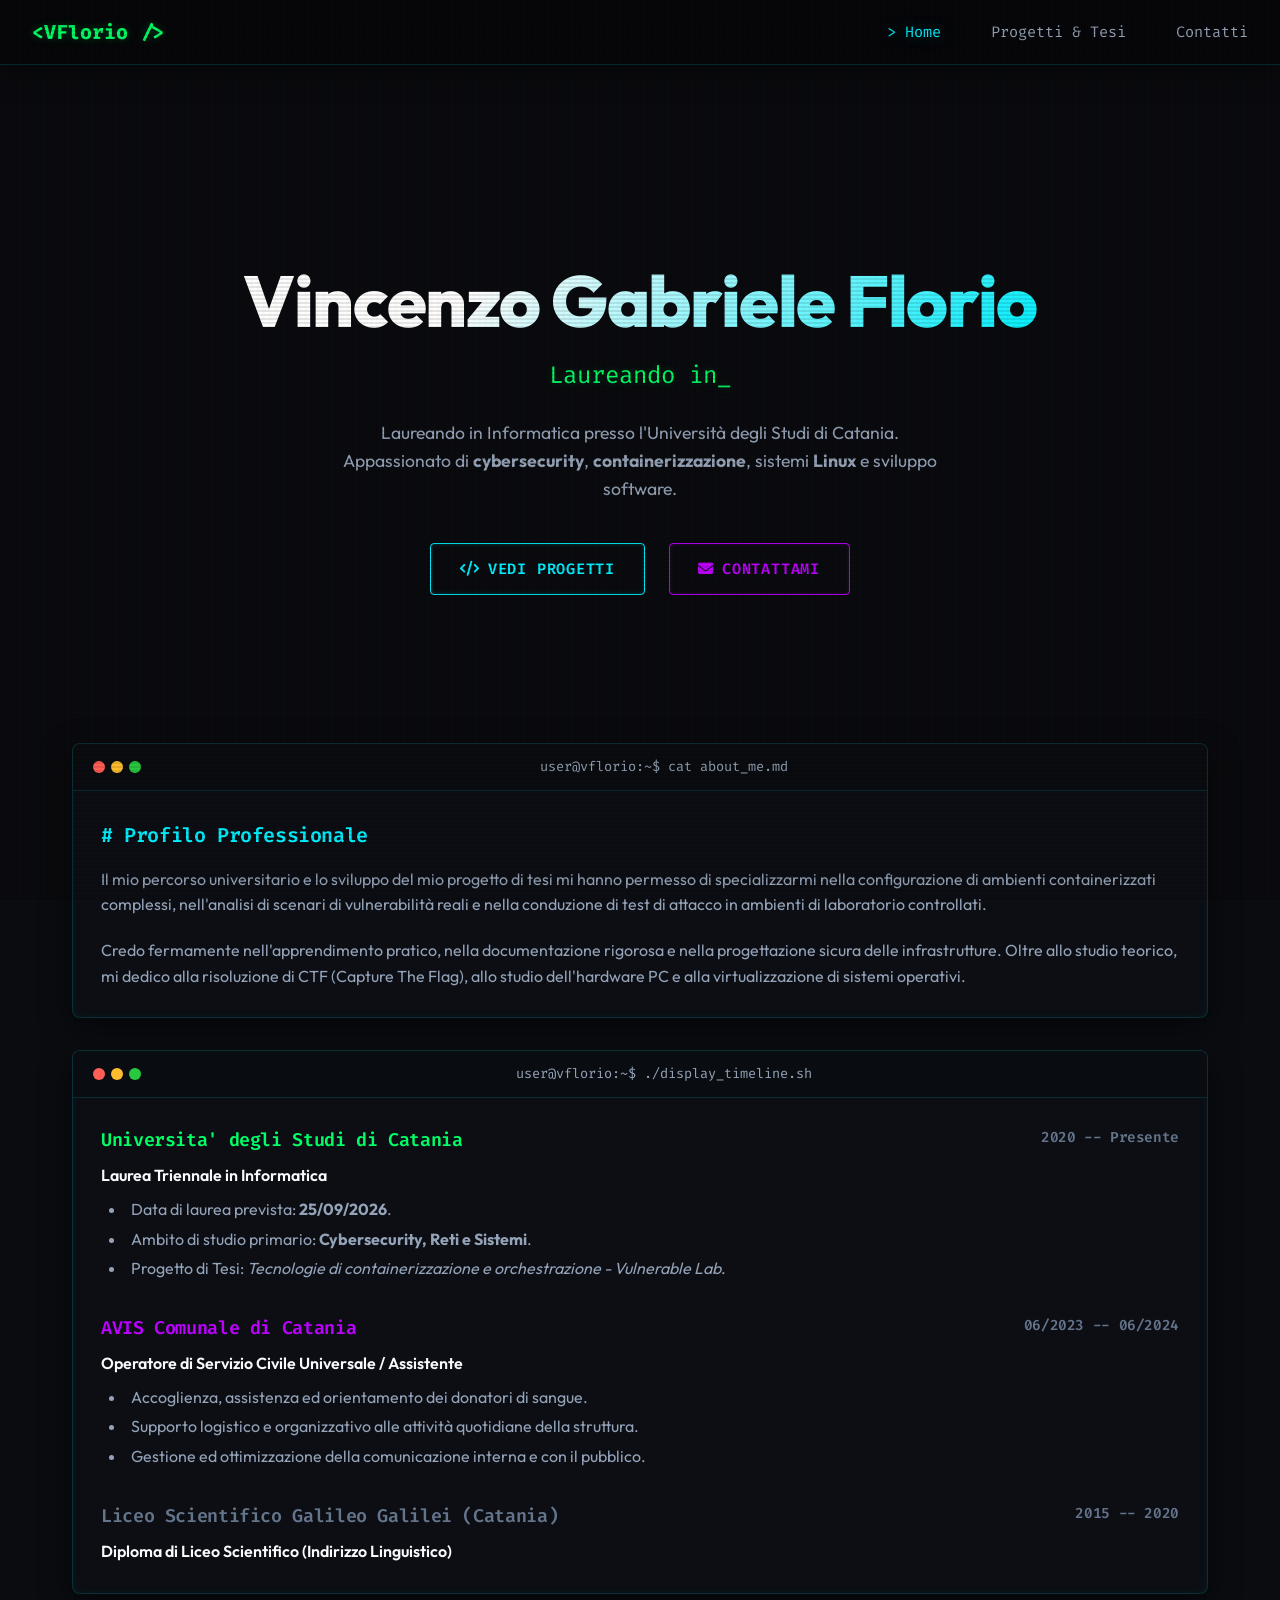
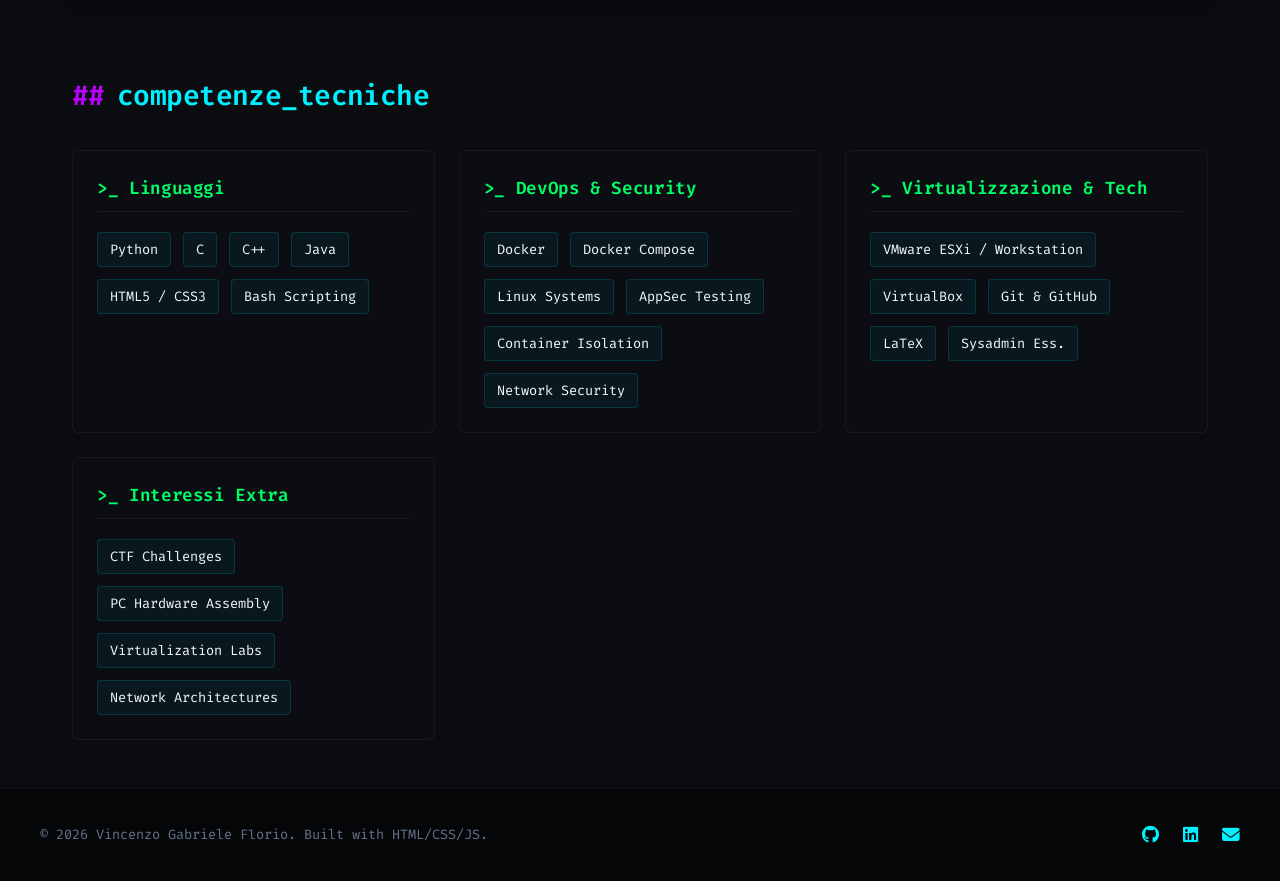
==== index.html @ b8a98b7f "Initial portfolio commit" ====
<!DOCTYPE html>
<html lang="it">
<head>
    <meta charset="UTF-8">
    <meta name="viewport" content="width=device-width, initial-scale=1.0">
    <title>Vincenzo Gabriele Florio | Cybersecurity & Dev Portfolio</title>
    <meta name="description" content="Portfolio di Vincenzo Gabriele Florio, laureando in Informatica con passioni per Cybersecurity, Docker, networking di container e sistemi Linux.">
    <!-- Favicon -->
    <link rel="icon" type="image/png" href="favicon.png">
    <!-- CSS Stylesheet -->
    <link rel="stylesheet" href="css/style.css">
    <!-- FontAwesome for Icons -->
    <link rel="stylesheet" href="https://cdnjs.cloudflare.com/ajax/libs/font-awesome/6.4.0/css/all.min.css">
</head>
<body>
    <!-- Background Canvas for Matrix effect -->
    <canvas id="matrix-canvas"></canvas>

    <!-- Header / Navigation -->
    <header class="navbar">
        <div class="nav-logo">
            <span>&lt;VFlorio /&gt;</span>
        </div>
        <button class="nav-toggle" aria-label="Toggle navigation menu" id="nav-toggle-btn">
            <i class="fa-solid fa-bars"></i>
        </button>
        <ul class="nav-links" id="nav-links-list">
            <li><a href="index.html" class="active">Home</a></li>
            <li><a href="projects.html">Progetti & Tesi</a></li>
            <li><a href="contact.html">Contatti</a></li>
        </ul>
    </header>

    <!-- Main Content -->
    <main class="fade-in">
        <!-- Hero Section -->
        <section class="container-flex-center">
            <h1 class="hero-name">Vincenzo Gabriele Florio</h1>
            <div class="hero-subtitle typing-cursor" id="typing-text"></div>
            <p class="hero-desc">
                Laureando in Informatica presso l'Università degli Studi di Catania. Appassionato di 
                <strong>cybersecurity</strong>, <strong>containerizzazione</strong>, sistemi <strong>Linux</strong> e sviluppo software.
            </p>
            <div class="btn-group">
                <a href="projects.html" class="btn btn-primary"><i class="fa-solid fa-code"></i> Vedi Progetti</a>
                <a href="contact.html" class="btn btn-secondary"><i class="fa-solid fa-envelope"></i> Contattami</a>
            </div>
        </section>

        <!-- Profile & Biography (Terminal Card) -->
        <section class="terminal-card">
            <div class="terminal-header">
                <div class="terminal-dots">
                    <span class="dot red"></span>
                    <span class="dot yellow"></span>
                    <span class="dot green"></span>
                </div>
                <div class="terminal-title">user@vflorio:~$ cat about_me.md</div>
                <div></div>
            </div>
            <div class="terminal-body">
                <h2 style="font-family: var(--font-mono); font-size: 1.25rem; color: var(--neon-cyan); margin-bottom: 1rem;">
                    # Profilo Professionale
                </h2>
                <p style="margin-bottom: 1.25rem; color: var(--text-secondary);">
                    Il mio percorso universitario e lo sviluppo del mio progetto di tesi mi hanno permesso di specializzarmi 
                    nella configurazione di ambienti containerizzati complessi, nell'analisi di scenari di vulnerabilità reali 
                    e nella conduzione di test di attacco in ambienti di laboratorio controllati.
                </p>
                <p style="color: var(--text-secondary);">
                    Credo fermamente nell'apprendimento pratico, nella documentazione rigorosa e nella progettazione sicura delle infrastrutture. 
                    Oltre allo studio teorico, mi dedico alla risoluzione di CTF (Capture The Flag), allo studio dell'hardware PC 
                    e alla virtualizzazione di sistemi operativi.
                </p>
            </div>
        </section>

        <!-- Experience and Education (Terminal Card) -->
        <section class="terminal-card">
            <div class="terminal-header">
                <div class="terminal-dots">
                    <span class="dot red"></span>
                    <span class="dot yellow"></span>
                    <span class="dot green"></span>
                </div>
                <div class="terminal-title">user@vflorio:~$ ./display_timeline.sh</div>
                <div></div>
            </div>
            <div class="terminal-body" style="display: flex; flex-direction: column; gap: 2rem;">
                
                <!-- Education 1 -->
                <div>
                    <h3 style="font-family: var(--font-mono); font-size: 1.15rem; color: var(--neon-green); margin-bottom: 0.5rem; display: flex; justify-content: space-between; flex-wrap: wrap;">
                        <span>Universita' degli Studi di Catania</span>
                        <span style="color: var(--text-muted); font-size: 0.9rem;">2020 -- Presente</span>
                    </h3>
                    <p style="font-weight: 600; color: var(--text-primary); margin-bottom: 0.5rem;">
                        Laurea Triennale in Informatica
                    </p>
                    <ul style="list-style-position: inside; color: var(--text-secondary); padding-left: 0.5rem; display: flex; flex-direction: column; gap: 0.25rem;">
                        <li>Data di laurea prevista: <strong>25/09/2026</strong>.</li>
                        <li>Ambito di studio primario: <strong>Cybersecurity, Reti e Sistemi</strong>.</li>
                        <li>Progetto di Tesi: <em>Tecnologie di containerizzazione e orchestrazione - Vulnerable Lab</em>.</li>
                    </ul>
                </div>

                <!-- Work Experience 1 -->
                <div>
                    <h3 style="font-family: var(--font-mono); font-size: 1.15rem; color: var(--neon-purple); margin-bottom: 0.5rem; display: flex; justify-content: space-between; flex-wrap: wrap;">
                        <span>AVIS Comunale di Catania</span>
                        <span style="color: var(--text-muted); font-size: 0.9rem;">06/2023 -- 06/2024</span>
                    </h3>
                    <p style="font-weight: 600; color: var(--text-primary); margin-bottom: 0.5rem;">
                        Operatore di Servizio Civile Universale / Assistente
                    </p>
                    <ul style="list-style-position: inside; color: var(--text-secondary); padding-left: 0.5rem; display: flex; flex-direction: column; gap: 0.25rem;">
                        <li>Accoglienza, assistenza ed orientamento dei donatori di sangue.</li>
                        <li>Supporto logistico e organizzativo alle attività quotidiane della struttura.</li>
                        <li>Gestione ed ottimizzazione della comunicazione interna e con il pubblico.</li>
                    </ul>
                </div>

                <!-- High School -->
                <div>
                    <h3 style="font-family: var(--font-mono); font-size: 1.15rem; color: var(--text-muted); margin-bottom: 0.5rem; display: flex; justify-content: space-between; flex-wrap: wrap;">
                        <span>Liceo Scientifico Galileo Galilei (Catania)</span>
                        <span style="color: var(--text-muted); font-size: 0.9rem;">2015 -- 2020</span>
                    </h3>
                    <p style="font-weight: 600; color: var(--text-primary);">
                        Diploma di Liceo Scientifico (Indirizzo Linguistico)
                    </p>
                </div>

            </div>
        </section>

        <!-- Skills Section -->
        <section class="skills-section">
            <h2 class="section-title">competenze_tecniche</h2>
            <div class="skills-grid">
                
                <!-- Category 1 -->
                <div class="skill-category">
                    <h3>&gt;_ Linguaggi</h3>
                    <div class="skills-tags">
                        <span class="skill-tag">Python</span>
                        <span class="skill-tag">C</span>
                        <span class="skill-tag">C++</span>
                        <span class="skill-tag">Java</span>
                        <span class="skill-tag">HTML5 / CSS3</span>
                        <span class="skill-tag">Bash Scripting</span>
                    </div>
                </div>

                <!-- Category 2 -->
                <div class="skill-category">
                    <h3>&gt;_ DevOps & Security</h3>
                    <div class="skills-tags">
                        <span class="skill-tag">Docker</span>
                        <span class="skill-tag">Docker Compose</span>
                        <span class="skill-tag">Linux Systems</span>
                        <span class="skill-tag">AppSec Testing</span>
                        <span class="skill-tag">Container Isolation</span>
                        <span class="skill-tag">Network Security</span>
                    </div>
                </div>

                <!-- Category 3 -->
                <div class="skill-category">
                    <h3>&gt;_ Virtualizzazione & Tech</h3>
                    <div class="skills-tags">
                        <span class="skill-tag">VMware ESXi / Workstation</span>
                        <span class="skill-tag">VirtualBox</span>
                        <span class="skill-tag">Git & GitHub</span>
                        <span class="skill-tag">LaTeX</span>
                        <span class="skill-tag">Sysadmin Ess.</span>
                    </div>
                </div>

                <!-- Category 4 -->
                <div class="skill-category">
                    <h3>&gt;_ Interessi Extra</h3>
                    <div class="skills-tags">
                        <span class="skill-tag">CTF Challenges</span>
                        <span class="skill-tag">PC Hardware Assembly</span>
                        <span class="skill-tag">Virtualization Labs</span>
                        <span class="skill-tag">Network Architectures</span>
                    </div>
                </div>

            </div>
        </section>
    </main>

    <!-- Footer -->
    <footer>
        <div class="footer-content">
            <div class="footer-text">
                &copy; 2026 Vincenzo Gabriele Florio. Built with HTML/CSS/JS.
            </div>
            <div style="display: flex; gap: 1.5rem; font-size: 1.1rem;">
                <a href="https://github.com/GabrieleFlorio28" target="_blank" aria-label="GitHub"><i class="fa-brands fa-github"></i></a>
                <a href="https://www.linkedin.com/in/vincenzo-gabriele-florio-73456a181/" target="_blank" aria-label="LinkedIn"><i class="fa-brands fa-linkedin"></i></a>
                <a href="mailto:Gabriele.Florio28@gmail.com" aria-label="Email"><i class="fa-solid fa-envelope"></i></a>
            </div>
        </div>
    </footer>

    <!-- JS Scripts -->
    <script src="js/main.js"></script>
</body>
</html>
---- css/style.css ----
/* 
   ==========================================================================
   DESIGN SYSTEM - Vincenzo Gabriele Florio Portfolio
   Theme: Cybersecurity / Tech Terminal Dark Mode with Neon Accents
   ========================================================================== 
*/

@import url('https://fonts.googleapis.com/css2?family=Fira+Code:wght@400;500;700&family=Outfit:wght@300;400;600;800&display=swap');

:root {
    /* Color Palette */
    --bg-darker: #050608;
    --bg-dark: #0a0c10;
    --bg-card: rgba(13, 17, 23, 0.7);
    --border-color: rgba(0, 240, 255, 0.15);
    
    /* Neon Accents */
    --neon-cyan: #00f0ff;
    --neon-green: #00ff66;
    --neon-purple: #bd00ff;
    
    /* Text Colors */
    --text-primary: #f8fafc;
    --text-secondary: #94a3b8;
    --text-muted: #64748b;
    
    /* Fonts */
    --font-sans: 'Outfit', -apple-system, BlinkMacSystemFont, "Segoe UI", Roboto, sans-serif;
    --font-mono: 'Fira Code', 'Courier New', Courier, monospace;
    
    /* Box Shadows & Glows */
    --glow-cyan: 0 0 15px rgba(0, 240, 255, 0.35);
    --glow-green: 0 0 15px rgba(0, 255, 102, 0.35);
    --glow-purple: 0 0 15px rgba(189, 0, 255, 0.35);
    
    --shadow-inset: inset 0 0 10px rgba(0, 240, 255, 0.05);
    
    /* Transitions */
    --transition-fast: 0.2s cubic-bezier(0.4, 0, 0.2, 1);
    --transition-normal: 0.3s cubic-bezier(0.4, 0, 0.2, 1);
}

/* ==========================================================================
   Base Reset & Layouts
   ========================================================================== */

* {
    box-sizing: border-box;
    margin: 0;
    padding: 0;
}

html {
    scroll-behavior: smooth;
    height: 100%;
}

body {
    background-color: var(--bg-dark);
    color: var(--text-primary);
    font-family: var(--font-sans);
    line-height: 1.6;
    overflow-x: hidden;
    min-height: 100vh;
    display: flex;
    flex-direction: column;
    position: relative;
}

/* Scrollbar Customization */
::-webkit-scrollbar {
    width: 8px;
}
::-webkit-scrollbar-track {
    background: var(--bg-darker);
}
::-webkit-scrollbar-thumb {
    background: var(--border-color);
    border-radius: 4px;
}
::-webkit-scrollbar-thumb:hover {
    background: var(--neon-cyan);
    box-shadow: var(--glow-cyan);
}

/* Background Canvas */
#matrix-canvas {
    position: fixed;
    top: 0;
    left: 0;
    width: 100%;
    height: 100%;
    z-index: -1;
    pointer-events: none;
    opacity: 0.15; /* Subtle background pattern */
}

/* CRT Scanline Overlay Effect */
body::after {
    content: " ";
    display: block;
    position: fixed;
    top: 0;
    left: 0;
    bottom: 0;
    right: 0;
    background: linear-gradient(rgba(18, 16, 16, 0) 50%, rgba(0, 0, 0, 0.25) 50%), linear-gradient(90deg, rgba(255, 0, 0, 0.06), rgba(0, 255, 0, 0.02), rgba(0, 0, 0, 0.06));
    z-index: 9999;
    background-size: 100% 4px, 6px 100%;
    pointer-events: none;
    opacity: 0.4;
}

/* ==========================================================================
   Typography & Links
   ========================================================================== */

a {
    color: var(--neon-cyan);
    text-decoration: none;
    transition: var(--transition-fast);
}

a:hover {
    color: var(--text-primary);
    text-shadow: var(--glow-cyan);
}

h1, h2, h3, h4, h5, h6 {
    font-weight: 600;
    letter-spacing: -0.02em;
    color: var(--text-primary);
}

code, pre, .terminal-text {
    font-family: var(--font-mono);
}

/* ==========================================================================
   Navigation Bar
   ========================================================================== */

.navbar {
    position: sticky;
    top: 0;
    z-index: 1000;
    background: rgba(5, 6, 8, 0.8);
    backdrop-filter: blur(12px);
    border-bottom: 1px solid var(--border-color);
    padding: 1rem 2rem;
    display: flex;
    justify-content: space-between;
    align-items: center;
    box-shadow: 0 4px 30px rgba(0, 0, 0, 0.5);
}

.nav-logo {
    font-family: var(--font-mono);
    font-size: 1.25rem;
    font-weight: 700;
    color: var(--neon-green);
    text-shadow: 0 0 8px rgba(0, 255, 102, 0.3);
    display: flex;
    align-items: center;
    gap: 0.5rem;
}

.nav-links {
    display: flex;
    list-style: none;
    gap: 2rem;
}

.nav-links a {
    font-family: var(--font-mono);
    font-size: 0.95rem;
    color: var(--text-secondary);
    position: relative;
    padding: 0.25rem 0;
}

.nav-links a::before {
    content: "> ";
    color: var(--neon-cyan);
    opacity: 0;
    transition: var(--transition-fast);
}

.nav-links a:hover, .nav-links a.active {
    color: var(--neon-cyan);
    text-shadow: var(--glow-cyan);
}

.nav-links a:hover::before, .nav-links a.active::before {
    opacity: 1;
}

/* Mobile Nav Toggle */
.nav-toggle {
    display: none;
    background: none;
    border: none;
    color: var(--text-primary);
    font-size: 1.5rem;
    cursor: pointer;
}

/* ==========================================================================
   Main Containers & Grid Layouts
   ========================================================================== */

main {
    flex: 1;
    max-width: 1200px;
    width: 100%;
    margin: 0 auto;
    padding: 3rem 2rem;
}

.container-flex-center {
    display: flex;
    flex-direction: column;
    justify-content: center;
    align-items: center;
    min-height: 70vh;
    text-align: center;
}

/* ==========================================================================
   Terminal Card Layouts
   ========================================================================== */

.terminal-card {
    background: var(--bg-card);
    border: 1px solid var(--border-color);
    border-radius: 8px;
    overflow: hidden;
    box-shadow: 0 10px 30px rgba(0, 0, 0, 0.5), var(--shadow-inset);
    backdrop-filter: blur(8px);
    transition: var(--transition-normal);
    margin-bottom: 2rem;
}

.terminal-card:hover {
    border-color: rgba(0, 240, 255, 0.4);
    box-shadow: 0 15px 40px rgba(0, 0, 0, 0.6), 0 0 20px rgba(0, 240, 255, 0.1);
}

.terminal-header {
    background: rgba(10, 12, 16, 0.95);
    border-bottom: 1px solid var(--border-color);
    padding: 0.75rem 1.25rem;
    display: flex;
    justify-content: space-between;
    align-items: center;
}

.terminal-dots {
    display: flex;
    gap: 6px;
}

.dot {
    width: 12px;
    height: 12px;
    border-radius: 50%;
}

.dot.red { background-color: #ff5f56; }
.dot.yellow { background-color: #ffbd2e; }
.dot.green { background-color: #27c93f; }

.terminal-title {
    font-family: var(--font-mono);
    font-size: 0.85rem;
    color: var(--text-secondary);
}

.terminal-body {
    padding: 1.75rem;
    position: relative;
}

/* ==========================================================================
   Hero Section & Home Styles
   ========================================================================== */

.hero-name {
    font-size: clamp(2.5rem, 6vw, 4.5rem);
    font-weight: 800;
    line-height: 1.1;
    margin-bottom: 1rem;
    background: linear-gradient(135deg, #fff 30%, var(--neon-cyan) 100%);
    -webkit-background-clip: text;
    -webkit-text-fill-color: transparent;
}

.hero-subtitle {
    font-family: var(--font-mono);
    font-size: clamp(1rem, 2.5vw, 1.5rem);
    color: var(--neon-green);
    text-shadow: 0 0 8px rgba(0, 255, 102, 0.2);
    margin-bottom: 1.5rem;
    min-height: 2.2rem;
}

.hero-desc {
    max-width: 600px;
    color: var(--text-secondary);
    font-size: 1.1rem;
    margin-bottom: 2.5rem;
}

/* Interactive Buttons */
.btn-group {
    display: flex;
    gap: 1.5rem;
    justify-content: center;
    flex-wrap: wrap;
}

.btn {
    font-family: var(--font-mono);
    padding: 0.8rem 1.8rem;
    border-radius: 4px;
    font-size: 0.95rem;
    font-weight: 600;
    text-transform: uppercase;
    letter-spacing: 0.05em;
    cursor: pointer;
    transition: var(--transition-normal);
    position: relative;
    overflow: hidden;
    display: inline-flex;
    align-items: center;
    gap: 0.5rem;
}

.btn-primary {
    background: transparent;
    border: 1px solid var(--neon-cyan);
    color: var(--neon-cyan);
    box-shadow: inset 0 0 4px rgba(0, 240, 255, 0.2);
}

.btn-primary:hover {
    background: var(--neon-cyan);
    color: var(--bg-darker);
    box-shadow: var(--glow-cyan);
    text-shadow: none;
}

.btn-secondary {
    background: transparent;
    border: 1px solid var(--neon-purple);
    color: var(--neon-purple);
    box-shadow: inset 0 0 4px rgba(189, 0, 255, 0.2);
}

.btn-secondary:hover {
    background: var(--neon-purple);
    color: var(--text-primary);
    box-shadow: var(--glow-purple);
}

/* Skills Grid */
.skills-section {
    margin-top: 5rem;
    width: 100%;
}

.section-title {
    font-family: var(--font-mono);
    font-size: 1.75rem;
    color: var(--neon-cyan);
    margin-bottom: 2rem;
    display: flex;
    align-items: center;
    gap: 0.75rem;
}

.section-title::before {
    content: "##";
    color: var(--neon-purple);
}

.skills-grid {
    display: grid;
    grid-template-columns: repeat(auto-fill, minmax(280px, 1fr));
    gap: 1.5rem;
}

.skill-category {
    background: rgba(13, 17, 23, 0.4);
    border: 1px solid rgba(255, 255, 255, 0.05);
    border-radius: 6px;
    padding: 1.5rem;
    transition: var(--transition-fast);
}

.skill-category:hover {
    border-color: var(--border-color);
    transform: translateY(-2px);
}

.skill-category h3 {
    font-family: var(--font-mono);
    font-size: 1.1rem;
    margin-bottom: 1.25rem;
    color: var(--neon-green);
    border-bottom: 1px solid rgba(255, 255, 255, 0.05);
    padding-bottom: 0.5rem;
}

.skills-tags {
    display: flex;
    flex-wrap: wrap;
    gap: 0.75rem;
}

.skill-tag {
    background: rgba(0, 240, 255, 0.05);
    border: 1px solid rgba(0, 240, 255, 0.15);
    color: var(--text-primary);
    padding: 0.35rem 0.75rem;
    border-radius: 4px;
    font-size: 0.85rem;
    font-family: var(--font-mono);
    transition: var(--transition-fast);
}

.skill-tag:hover {
    border-color: var(--neon-cyan);
    background: rgba(0, 240, 255, 0.1);
    box-shadow: 0 0 10px rgba(0, 240, 255, 0.15);
    transform: scale(1.05);
}

/* ==========================================================================
   Projects & Thesis Page Styles
   ========================================================================== */

.project-hero {
    margin-bottom: 4rem;
}

.project-meta-grid {
    display: grid;
    grid-template-columns: repeat(auto-fit, minmax(200px, 1fr));
    gap: 1.5rem;
    margin-top: 2rem;
    background: rgba(5, 6, 8, 0.5);
    padding: 1.5rem;
    border-radius: 6px;
    border: 1px dashed rgba(255, 255, 255, 0.1);
}

.meta-item {
    font-size: 0.95rem;
}

.meta-item strong {
    display: block;
    color: var(--neon-cyan);
    font-family: var(--font-mono);
    font-size: 0.85rem;
    margin-bottom: 0.25rem;
}

.lab-section {
    display: grid;
    grid-template-columns: 1.2fr 0.8fr;
    gap: 2.5rem;
    align-items: start;
    margin-top: 3rem;
}

@media (max-width: 992px) {
    .lab-section {
        grid-template-columns: 1fr;
    }
}

/* SVG Interactive Network Diagram CSS */
.diagram-container {
    background: #06080b;
    border: 1px solid var(--border-color);
    border-radius: 8px;
    padding: 1rem;
    box-shadow: var(--shadow-inset);
    height: 100%;
    min-height: 400px;
    display: flex;
    flex-direction: column;
    justify-content: space-between;
}

.diagram-svg-wrapper {
    flex-grow: 1;
    display: flex;
    align-items: center;
    justify-content: center;
}

.diagram-caption {
    font-family: var(--font-mono);
    font-size: 0.8rem;
    color: var(--text-muted);
    text-align: center;
    margin-top: 0.75rem;
}

/* Interactive SVG styling */
.svg-node {
    cursor: pointer;
    transition: transform 0.2s ease;
}

.svg-node circle {
    stroke-width: 2px;
    transition: var(--transition-fast);
}

.svg-node text {
    font-family: var(--font-mono);
    font-size: 10px;
    fill: var(--text-primary);
    text-anchor: middle;
    pointer-events: none;
    user-select: none;
}

/* Active & Hover states for SVG nodes */
.svg-node:hover circle {
    stroke-width: 3px;
    filter: drop-shadow(0px 0px 8px currentColor);
}

.svg-node.active circle {
    stroke-width: 4px;
    filter: drop-shadow(0px 0px 12px currentColor);
}

.svg-edge {
    stroke-dasharray: 4;
    animation: dash 15s linear infinite;
}

@keyframes dash {
    to {
        stroke-dashoffset: -100;
    }
}

/* Details Panel next to diagram */
.details-panel {
    display: flex;
    flex-direction: column;
    height: 100%;
}

.placeholder-detail {
    display: flex;
    flex-direction: column;
    justify-content: center;
    align-items: center;
    height: 300px;
    color: var(--text-muted);
    border: 1px dashed rgba(255, 255, 255, 0.05);
    border-radius: 6px;
    text-align: center;
    padding: 2rem;
}

.placeholder-detail i {
    font-size: 2.5rem;
    margin-bottom: 1rem;
    color: var(--border-color);
}

.active-detail {
    display: none;
    animation: fadeIn var(--transition-normal);
}

.active-detail.show {
    display: block;
}

.detail-header {
    border-bottom: 1px solid rgba(255, 255, 255, 0.1);
    padding-bottom: 0.75rem;
    margin-bottom: 1rem;
}

.detail-header h3 {
    font-size: 1.5rem;
    color: var(--neon-cyan);
}

.detail-network {
    font-family: var(--font-mono);
    font-size: 0.85rem;
    color: var(--neon-purple);
    margin-top: 0.25rem;
}

.detail-desc {
    color: var(--text-secondary);
    font-size: 0.95rem;
    margin-bottom: 1.25rem;
}

.detail-tech-stack {
    display: flex;
    gap: 0.5rem;
    margin-bottom: 1.5rem;
}

.detail-vuln-box {
    background: rgba(255, 95, 86, 0.05);
    border: 1px solid rgba(255, 95, 86, 0.2);
    border-radius: 4px;
    padding: 1rem;
    font-family: var(--font-mono);
    font-size: 0.85rem;
    margin-bottom: 1.5rem;
}

.detail-vuln-box strong {
    color: #ff5f56;
    display: block;
    margin-bottom: 0.5rem;
}

/* ==========================================================================
   Contact Page Styles
   ========================================================================== */

.contact-section {
    display: grid;
    grid-template-columns: 1fr 1.2fr;
    gap: 3rem;
    margin-top: 2rem;
}

@media (max-width: 868px) {
    .contact-section {
        grid-template-columns: 1fr;
    }
}

.contact-info-list {
    list-style: none;
    display: flex;
    flex-direction: column;
    gap: 1.5rem;
    margin-top: 1.5rem;
}

.contact-item {
    display: flex;
    align-items: center;
    gap: 1.25rem;
}

.contact-icon {
    width: 48px;
    height: 48px;
    background: rgba(0, 240, 255, 0.05);
    border: 1px solid var(--border-color);
    border-radius: 8px;
    display: flex;
    align-items: center;
    justify-content: center;
    font-size: 1.25rem;
    color: var(--neon-cyan);
    transition: var(--transition-fast);
}

.contact-item:hover .contact-icon {
    border-color: var(--neon-cyan);
    box-shadow: var(--glow-cyan);
    color: var(--text-primary);
}

.contact-text h4 {
    font-family: var(--font-mono);
    font-size: 0.85rem;
    color: var(--text-muted);
}

.contact-text p, .contact-text a {
    font-size: 1rem;
    font-weight: 500;
}

/* Form Styles */
.contact-form {
    display: flex;
    flex-direction: column;
    gap: 1.25rem;
}

.form-group {
    display: flex;
    flex-direction: column;
    gap: 0.5rem;
}

.form-group label {
    font-family: var(--font-mono);
    font-size: 0.85rem;
    color: var(--text-secondary);
}

.form-control {
    background: rgba(5, 6, 8, 0.8);
    border: 1px solid var(--border-color);
    border-radius: 4px;
    padding: 0.8rem 1rem;
    color: var(--text-primary);
    font-family: var(--font-sans);
    font-size: 0.95rem;
    transition: var(--transition-fast);
}

.form-control:focus {
    outline: none;
    border-color: var(--neon-cyan);
    box-shadow: 0 0 10px rgba(0, 240, 255, 0.15), var(--shadow-inset);
}

textarea.form-control {
    resize: vertical;
    min-height: 120px;
}

/* Form feedback alerts */
.alert {
    padding: 0.8rem 1rem;
    border-radius: 4px;
    font-family: var(--font-mono);
    font-size: 0.85rem;
    display: none;
}

.alert-success {
    background: rgba(0, 255, 102, 0.05);
    border: 1px solid rgba(0, 255, 102, 0.3);
    color: var(--neon-green);
}

.alert-error {
    background: rgba(255, 95, 86, 0.05);
    border: 1px solid rgba(255, 95, 86, 0.3);
    color: #ff5f56;
}

/* ==========================================================================
   Footer Layout
   ========================================================================== */

footer {
    border-top: 1px solid rgba(255, 255, 255, 0.05);
    background: var(--bg-darker);
    padding: 2rem;
    text-align: center;
    font-size: 0.85rem;
    color: var(--text-muted);
}

.footer-content {
    max-width: 1200px;
    margin: 0 auto;
    display: flex;
    justify-content: space-between;
    align-items: center;
    flex-wrap: wrap;
    gap: 1rem;
}

@media (max-width: 600px) {
    .footer-content {
        flex-direction: column;
    }
}

.footer-text {
    font-family: var(--font-mono);
}

/* ==========================================================================
   Animations & Utilities
   ========================================================================== */

@keyframes fadeIn {
    from { opacity: 0; transform: translateY(8px); }
    to { opacity: 1; transform: translateY(0); }
}

.fade-in {
    animation: fadeIn var(--transition-normal) forwards;
}

/* Typing Cursor Effect */
.typing-cursor::after {
    content: "_";
    animation: blink 1s step-end infinite;
    color: var(--neon-green);
}

@keyframes blink {
    from, to { opacity: 1; }
    50% { opacity: 0; }
}

/* Mobile Media Queries Adjustments */
@media (max-width: 768px) {
    .navbar {
        padding: 1rem;
    }
    
    .nav-links {
        display: none; /* In a real project we'd use JS to toggle, but we keep links responsive */
        flex-direction: column;
        position: absolute;
        top: 100%;
        left: 0;
        width: 100%;
        background: rgba(5, 6, 8, 0.95);
        padding: 1.5rem;
        border-bottom: 1px solid var(--border-color);
        gap: 1.25rem;
    }
    
    .nav-links.show {
        display: flex;
    }
    
    .nav-toggle {
        display: block;
    }
    
    main {
        padding: 2rem 1rem;
    }
}
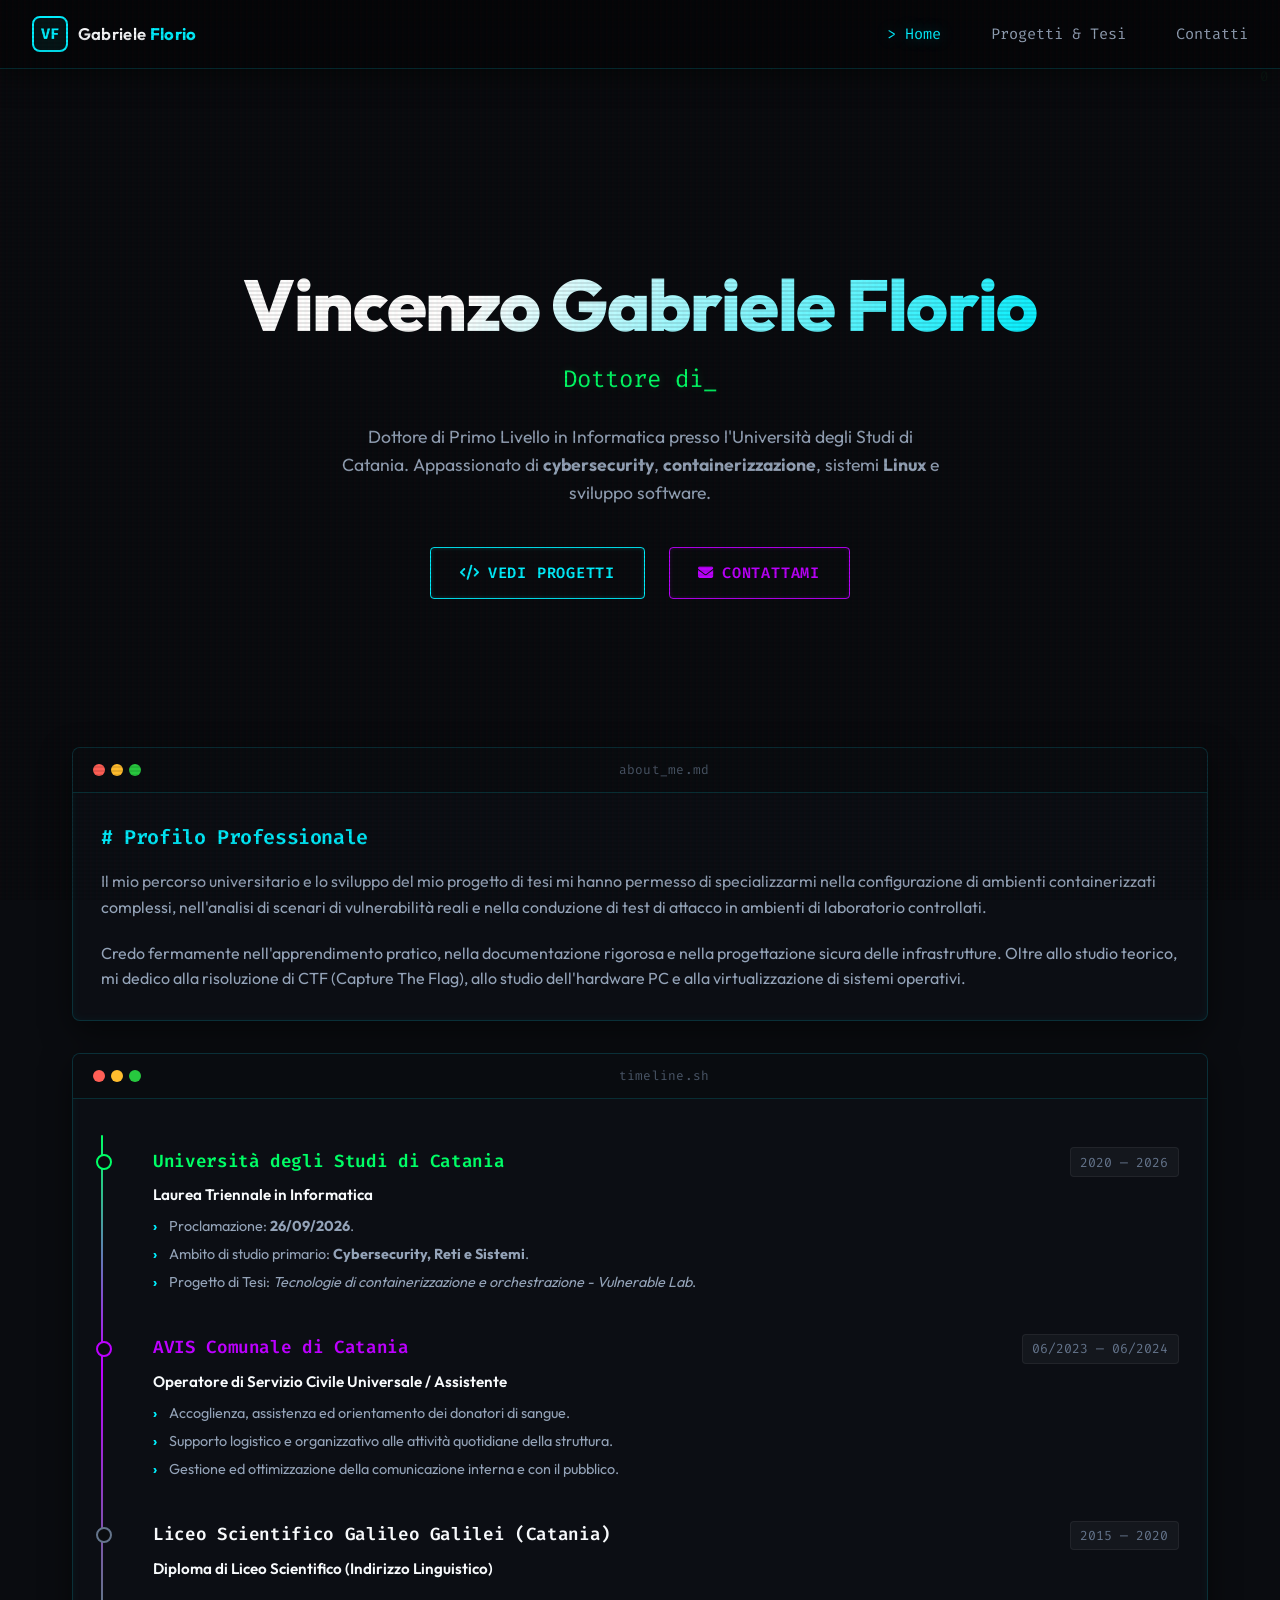
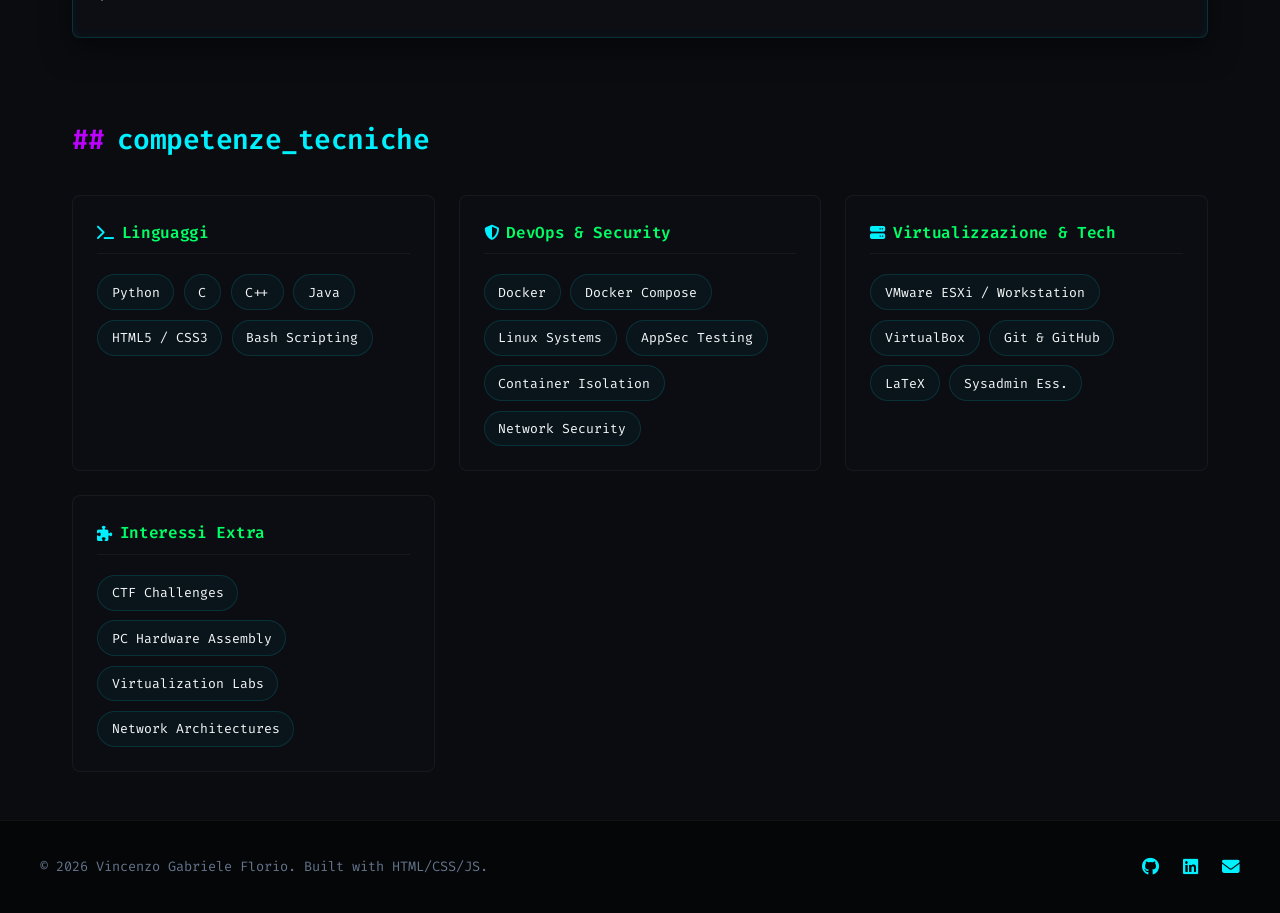
==== commit 189ecad7: "feat: add portfolio stylesheet, interactive JavaScript behaviors, and update HTML pages" ====
--- a/index.html
+++ b/index.html
@@ -4,7 +4,7 @@
     <meta charset="UTF-8">
     <meta name="viewport" content="width=device-width, initial-scale=1.0">
     <title>Vincenzo Gabriele Florio | Cybersecurity & Dev Portfolio</title>
-    <meta name="description" content="Portfolio di Vincenzo Gabriele Florio, laureando in Informatica con passioni per Cybersecurity, Docker, networking di container e sistemi Linux.">
+    <meta name="description" content="Portfolio di Vincenzo Gabriele Florio, Dottore di Primo Livello in Informatica con passioni per Cybersecurity, Docker, networking di container e sistemi Linux.">
     <!-- Favicon -->
     <link rel="icon" type="image/png" href="favicon.png">
     <!-- CSS Stylesheet -->
@@ -18,9 +18,10 @@
 
     <!-- Header / Navigation -->
     <header class="navbar">
-        <div class="nav-logo">
-            <span>&lt;VFlorio /&gt;</span>
-        </div>
+        <a href="index.html" class="nav-logo">
+            <div class="logo-icon">VF</div>
+            <div class="logo-text">Gabriele <span class="logo-accent">Florio</span></div>
+        </a>
         <button class="nav-toggle" aria-label="Toggle navigation menu" id="nav-toggle-btn">
             <i class="fa-solid fa-bars"></i>
         </button>
@@ -38,7 +39,7 @@
             <h1 class="hero-name">Vincenzo Gabriele Florio</h1>
             <div class="hero-subtitle typing-cursor" id="typing-text"></div>
             <p class="hero-desc">
-                Laureando in Informatica presso l'Università degli Studi di Catania. Appassionato di 
+                Dottore di Primo Livello in Informatica presso l'Università degli Studi di Catania. Appassionato di 
                 <strong>cybersecurity</strong>, <strong>containerizzazione</strong>, sistemi <strong>Linux</strong> e sviluppo software.
             </p>
             <div class="btn-group">
@@ -48,14 +49,14 @@
         </section>
 
         <!-- Profile & Biography (Terminal Card) -->
-        <section class="terminal-card">
+        <section class="terminal-card reveal">
             <div class="terminal-header">
                 <div class="terminal-dots">
                     <span class="dot red"></span>
                     <span class="dot yellow"></span>
                     <span class="dot green"></span>
                 </div>
-                <div class="terminal-title">user@vflorio:~$ cat about_me.md</div>
+                <div class="terminal-title">about_me.md</div>
                 <div></div>
             </div>
             <div class="terminal-body">
@@ -75,73 +76,69 @@
             </div>
         </section>
 
-        <!-- Experience and Education (Terminal Card) -->
-        <section class="terminal-card">
+        <!-- Experience and Education (Terminal Card with Timeline) -->
+        <section class="terminal-card reveal">
             <div class="terminal-header">
                 <div class="terminal-dots">
                     <span class="dot red"></span>
                     <span class="dot yellow"></span>
                     <span class="dot green"></span>
                 </div>
-                <div class="terminal-title">user@vflorio:~$ ./display_timeline.sh</div>
+                <div class="terminal-title">timeline.sh</div>
                 <div></div>
             </div>
-            <div class="terminal-body" style="display: flex; flex-direction: column; gap: 2rem;">
-                
-                <!-- Education 1 -->
-                <div>
-                    <h3 style="font-family: var(--font-mono); font-size: 1.15rem; color: var(--neon-green); margin-bottom: 0.5rem; display: flex; justify-content: space-between; flex-wrap: wrap;">
-                        <span>Universita' degli Studi di Catania</span>
-                        <span style="color: var(--text-muted); font-size: 0.9rem;">2020 -- Presente</span>
-                    </h3>
-                    <p style="font-weight: 600; color: var(--text-primary); margin-bottom: 0.5rem;">
-                        Laurea Triennale in Informatica
-                    </p>
-                    <ul style="list-style-position: inside; color: var(--text-secondary); padding-left: 0.5rem; display: flex; flex-direction: column; gap: 0.25rem;">
-                        <li>Data di laurea prevista: <strong>25/09/2026</strong>.</li>
-                        <li>Ambito di studio primario: <strong>Cybersecurity, Reti e Sistemi</strong>.</li>
-                        <li>Progetto di Tesi: <em>Tecnologie di containerizzazione e orchestrazione - Vulnerable Lab</em>.</li>
-                    </ul>
-                </div>
-
-                <!-- Work Experience 1 -->
-                <div>
-                    <h3 style="font-family: var(--font-mono); font-size: 1.15rem; color: var(--neon-purple); margin-bottom: 0.5rem; display: flex; justify-content: space-between; flex-wrap: wrap;">
-                        <span>AVIS Comunale di Catania</span>
-                        <span style="color: var(--text-muted); font-size: 0.9rem;">06/2023 -- 06/2024</span>
-                    </h3>
-                    <p style="font-weight: 600; color: var(--text-primary); margin-bottom: 0.5rem;">
-                        Operatore di Servizio Civile Universale / Assistente
-                    </p>
-                    <ul style="list-style-position: inside; color: var(--text-secondary); padding-left: 0.5rem; display: flex; flex-direction: column; gap: 0.25rem;">
-                        <li>Accoglienza, assistenza ed orientamento dei donatori di sangue.</li>
-                        <li>Supporto logistico e organizzativo alle attività quotidiane della struttura.</li>
-                        <li>Gestione ed ottimizzazione della comunicazione interna e con il pubblico.</li>
-                    </ul>
-                </div>
-
-                <!-- High School -->
-                <div>
-                    <h3 style="font-family: var(--font-mono); font-size: 1.15rem; color: var(--text-muted); margin-bottom: 0.5rem; display: flex; justify-content: space-between; flex-wrap: wrap;">
-                        <span>Liceo Scientifico Galileo Galilei (Catania)</span>
-                        <span style="color: var(--text-muted); font-size: 0.9rem;">2015 -- 2020</span>
-                    </h3>
-                    <p style="font-weight: 600; color: var(--text-primary);">
-                        Diploma di Liceo Scientifico (Indirizzo Linguistico)
-                    </p>
-                </div>
-
+            <div class="terminal-body">
+                <div class="timeline-container">
+
+                    <!-- Education 1 -->
+                    <div class="timeline-item education reveal">
+                        <div class="timeline-header">
+                            <h3 style="color: var(--neon-green);">Università degli Studi di Catania</h3>
+                            <span class="timeline-date">2020 — 2026</span>
+                        </div>
+                        <p class="timeline-role">Laurea Triennale in Informatica</p>
+                        <ul class="timeline-details">
+                            <li>Proclamazione: <strong>26/09/2026</strong>.</li>
+                            <li>Ambito di studio primario: <strong>Cybersecurity, Reti e Sistemi</strong>.</li>
+                            <li>Progetto di Tesi: <em>Tecnologie di containerizzazione e orchestrazione - Vulnerable Lab</em>.</li>
+                        </ul>
+                    </div>
+
+                    <!-- Work Experience 1 -->
+                    <div class="timeline-item work reveal">
+                        <div class="timeline-header">
+                            <h3 style="color: var(--neon-purple);">AVIS Comunale di Catania</h3>
+                            <span class="timeline-date">06/2023 — 06/2024</span>
+                        </div>
+                        <p class="timeline-role">Operatore di Servizio Civile Universale / Assistente</p>
+                        <ul class="timeline-details">
+                            <li>Accoglienza, assistenza ed orientamento dei donatori di sangue.</li>
+                            <li>Supporto logistico e organizzativo alle attività quotidiane della struttura.</li>
+                            <li>Gestione ed ottimizzazione della comunicazione interna e con il pubblico.</li>
+                        </ul>
+                    </div>
+
+                    <!-- High School -->
+                    <div class="timeline-item highschool reveal">
+                        <div class="timeline-header">
+                            <h3>Liceo Scientifico Galileo Galilei (Catania)</h3>
+                            <span class="timeline-date">2015 — 2020</span>
+                        </div>
+                        <p class="timeline-role">Diploma di Liceo Scientifico (Indirizzo Linguistico)</p>
+                    </div>
+
+                </div>
             </div>
         </section>
 
         <!-- Skills Section -->
-        <section class="skills-section">
+        <section class="skills-section reveal">
             <h2 class="section-title">competenze_tecniche</h2>
-            <div class="skills-grid">
+            <div class="skills-grid stagger-children">
                 
                 <!-- Category 1 -->
-                <div class="skill-category">
-                    <h3>&gt;_ Linguaggi</h3>
+                <div class="skill-category reveal">
+                    <h3><i class="fa-solid fa-terminal"></i> Linguaggi</h3>
                     <div class="skills-tags">
                         <span class="skill-tag">Python</span>
                         <span class="skill-tag">C</span>
@@ -153,8 +150,8 @@
                 </div>
 
                 <!-- Category 2 -->
-                <div class="skill-category">
-                    <h3>&gt;_ DevOps & Security</h3>
+                <div class="skill-category reveal">
+                    <h3><i class="fa-solid fa-shield-halved"></i> DevOps & Security</h3>
                     <div class="skills-tags">
                         <span class="skill-tag">Docker</span>
                         <span class="skill-tag">Docker Compose</span>
@@ -166,8 +163,8 @@
                 </div>
 
                 <!-- Category 3 -->
-                <div class="skill-category">
-                    <h3>&gt;_ Virtualizzazione & Tech</h3>
+                <div class="skill-category reveal">
+                    <h3><i class="fa-solid fa-server"></i> Virtualizzazione & Tech</h3>
                     <div class="skills-tags">
                         <span class="skill-tag">VMware ESXi / Workstation</span>
                         <span class="skill-tag">VirtualBox</span>
@@ -178,8 +175,8 @@
                 </div>
 
                 <!-- Category 4 -->
-                <div class="skill-category">
-                    <h3>&gt;_ Interessi Extra</h3>
+                <div class="skill-category reveal">
+                    <h3><i class="fa-solid fa-puzzle-piece"></i> Interessi Extra</h3>
                     <div class="skills-tags">
                         <span class="skill-tag">CTF Challenges</span>
                         <span class="skill-tag">PC Hardware Assembly</span>
--- a/css/style.css
+++ b/css/style.css
@@ -38,6 +38,7 @@
     /* Transitions */
     --transition-fast: 0.2s cubic-bezier(0.4, 0, 0.2, 1);
     --transition-normal: 0.3s cubic-bezier(0.4, 0, 0.2, 1);
+    --transition-smooth: 0.5s cubic-bezier(0.25, 0.46, 0.45, 0.94);
 }
 
 /* ==========================================================================
@@ -154,15 +155,71 @@
     box-shadow: 0 4px 30px rgba(0, 0, 0, 0.5);
 }
 
+/* ==========================================================================
+   Nav Logo - Stylized Initials
+   ========================================================================== */
+
 .nav-logo {
-    font-family: var(--font-mono);
-    font-size: 1.25rem;
+    display: flex;
+    align-items: center;
+    gap: 0.6rem;
+    text-decoration: none;
+    position: relative;
+}
+
+.nav-logo .logo-icon {
+    width: 36px;
+    height: 36px;
+    border: 2px solid var(--neon-cyan);
+    border-radius: 8px;
+    display: flex;
+    align-items: center;
+    justify-content: center;
+    font-family: var(--font-mono);
+    font-size: 0.95rem;
     font-weight: 700;
-    color: var(--neon-green);
-    text-shadow: 0 0 8px rgba(0, 255, 102, 0.3);
-    display: flex;
-    align-items: center;
-    gap: 0.5rem;
+    color: var(--neon-cyan);
+    background: rgba(0, 240, 255, 0.06);
+    transition: var(--transition-normal);
+    position: relative;
+    overflow: hidden;
+}
+
+.nav-logo .logo-icon::before {
+    content: '';
+    position: absolute;
+    inset: 0;
+    background: linear-gradient(135deg, rgba(0, 240, 255, 0.15), transparent);
+    opacity: 0;
+    transition: var(--transition-normal);
+}
+
+.nav-logo:hover .logo-icon {
+    box-shadow: var(--glow-cyan);
+    border-color: var(--neon-cyan);
+    transform: scale(1.05);
+}
+
+.nav-logo:hover .logo-icon::before {
+    opacity: 1;
+}
+
+.nav-logo .logo-text {
+    font-family: var(--font-sans);
+    font-weight: 600;
+    font-size: 1.05rem;
+    color: var(--text-primary);
+    letter-spacing: 0.02em;
+    transition: var(--transition-fast);
+}
+
+.nav-logo .logo-text .logo-accent {
+    color: var(--neon-cyan);
+    font-weight: 700;
+}
+
+.nav-logo:hover .logo-text {
+    text-shadow: 0 0 8px rgba(0, 240, 255, 0.15);
 }
 
 .nav-links {
@@ -237,13 +294,14 @@
     overflow: hidden;
     box-shadow: 0 10px 30px rgba(0, 0, 0, 0.5), var(--shadow-inset);
     backdrop-filter: blur(8px);
-    transition: var(--transition-normal);
+    transition: var(--transition-smooth);
     margin-bottom: 2rem;
 }
 
 .terminal-card:hover {
     border-color: rgba(0, 240, 255, 0.4);
     box-shadow: 0 15px 40px rgba(0, 0, 0, 0.6), 0 0 20px rgba(0, 240, 255, 0.1);
+    transform: translateY(-2px);
 }
 
 .terminal-header {
@@ -264,16 +322,23 @@
     width: 12px;
     height: 12px;
     border-radius: 50%;
-}
-
-.dot.red { background-color: #ff5f56; }
-.dot.yellow { background-color: #ffbd2e; }
-.dot.green { background-color: #27c93f; }
+    transition: var(--transition-fast);
+}
+
+.terminal-card:hover .dot {
+    box-shadow: 0 0 6px currentColor;
+}
+
+.dot.red { background-color: #ff5f56; color: #ff5f56; }
+.dot.yellow { background-color: #ffbd2e; color: #ffbd2e; }
+.dot.green { background-color: #27c93f; color: #27c93f; }
 
 .terminal-title {
     font-family: var(--font-mono);
-    font-size: 0.85rem;
-    color: var(--text-secondary);
+    font-size: 0.8rem;
+    color: var(--text-muted);
+    letter-spacing: 0.02em;
+    opacity: 0.7;
 }
 
 .terminal-body {
@@ -293,6 +358,12 @@
     background: linear-gradient(135deg, #fff 30%, var(--neon-cyan) 100%);
     -webkit-background-clip: text;
     -webkit-text-fill-color: transparent;
+    animation: heroGlow 3s ease-in-out infinite alternate;
+}
+
+@keyframes heroGlow {
+    0% { filter: drop-shadow(0 0 0px transparent); }
+    100% { filter: drop-shadow(0 0 20px rgba(0, 240, 255, 0.15)); }
 }
 
 .hero-subtitle {
@@ -310,6 +381,30 @@
     font-size: 1.1rem;
     margin-bottom: 2.5rem;
 }
+
+/* ==========================================================================
+   Scroll-Triggered Reveal Animations
+   ========================================================================== */
+
+.reveal {
+    opacity: 0;
+    transform: translateY(30px);
+    transition: opacity 0.7s cubic-bezier(0.25, 0.46, 0.45, 0.94),
+                transform 0.7s cubic-bezier(0.25, 0.46, 0.45, 0.94);
+}
+
+.reveal.visible {
+    opacity: 1;
+    transform: translateY(0);
+}
+
+/* Stagger children for sequential entrance */
+.stagger-children .reveal:nth-child(1) { transition-delay: 0.05s; }
+.stagger-children .reveal:nth-child(2) { transition-delay: 0.12s; }
+.stagger-children .reveal:nth-child(3) { transition-delay: 0.19s; }
+.stagger-children .reveal:nth-child(4) { transition-delay: 0.26s; }
+.stagger-children .reveal:nth-child(5) { transition-delay: 0.33s; }
+.stagger-children .reveal:nth-child(6) { transition-delay: 0.40s; }
 
 /* Interactive Buttons */
 .btn-group {
@@ -336,6 +431,22 @@
     gap: 0.5rem;
 }
 
+/* Button shimmer effect on hover */
+.btn::after {
+    content: '';
+    position: absolute;
+    top: 0;
+    left: -100%;
+    width: 100%;
+    height: 100%;
+    background: linear-gradient(90deg, transparent, rgba(255,255,255,0.08), transparent);
+    transition: left 0.5s ease;
+}
+
+.btn:hover::after {
+    left: 100%;
+}
+
 .btn-primary {
     background: transparent;
     border: 1px solid var(--neon-cyan);
@@ -348,6 +459,7 @@
     color: var(--bg-darker);
     box-shadow: var(--glow-cyan);
     text-shadow: none;
+    transform: translateY(-1px);
 }
 
 .btn-secondary {
@@ -361,9 +473,13 @@
     background: var(--neon-purple);
     color: var(--text-primary);
     box-shadow: var(--glow-purple);
-}
-
-/* Skills Grid */
+    transform: translateY(-1px);
+}
+
+/* ==========================================================================
+   Skills Grid — Creative Redesign
+   ========================================================================== */
+
 .skills-section {
     margin-top: 5rem;
     width: 100%;
@@ -393,47 +509,223 @@
 .skill-category {
     background: rgba(13, 17, 23, 0.4);
     border: 1px solid rgba(255, 255, 255, 0.05);
-    border-radius: 6px;
+    border-radius: 8px;
     padding: 1.5rem;
-    transition: var(--transition-fast);
+    transition: var(--transition-smooth);
+    position: relative;
+    overflow: hidden;
+}
+
+/* Animated gradient border on hover */
+.skill-category::before {
+    content: '';
+    position: absolute;
+    top: 0;
+    left: 0;
+    right: 0;
+    height: 2px;
+    background: linear-gradient(90deg, var(--neon-cyan), var(--neon-purple), var(--neon-green));
+    background-size: 200% 100%;
+    opacity: 0;
+    transition: opacity var(--transition-normal);
+    animation: gradientSlide 3s linear infinite;
+}
+
+@keyframes gradientSlide {
+    0% { background-position: 0% 0%; }
+    100% { background-position: 200% 0%; }
 }
 
 .skill-category:hover {
-    border-color: var(--border-color);
-    transform: translateY(-2px);
+    border-color: rgba(0, 240, 255, 0.25);
+    transform: translateY(-4px);
+    box-shadow: 0 12px 30px rgba(0, 0, 0, 0.4), 0 0 15px rgba(0, 240, 255, 0.06);
+}
+
+.skill-category:hover::before {
+    opacity: 1;
 }
 
 .skill-category h3 {
     font-family: var(--font-mono);
-    font-size: 1.1rem;
+    font-size: 1rem;
     margin-bottom: 1.25rem;
     color: var(--neon-green);
     border-bottom: 1px solid rgba(255, 255, 255, 0.05);
     padding-bottom: 0.5rem;
+    display: flex;
+    align-items: center;
+    gap: 0.5rem;
+}
+
+.skill-category h3 i {
+    font-size: 0.95rem;
+    color: var(--neon-cyan);
+    transition: var(--transition-fast);
+}
+
+.skill-category:hover h3 i {
+    text-shadow: var(--glow-cyan);
+    transform: scale(1.15);
 }
 
 .skills-tags {
     display: flex;
     flex-wrap: wrap;
-    gap: 0.75rem;
+    gap: 0.6rem;
 }
 
 .skill-tag {
-    background: rgba(0, 240, 255, 0.05);
-    border: 1px solid rgba(0, 240, 255, 0.15);
+    background: rgba(0, 240, 255, 0.04);
+    border: 1px solid rgba(0, 240, 255, 0.12);
     color: var(--text-primary);
-    padding: 0.35rem 0.75rem;
-    border-radius: 4px;
-    font-size: 0.85rem;
-    font-family: var(--font-mono);
-    transition: var(--transition-fast);
+    padding: 0.4rem 0.85rem;
+    border-radius: 20px;
+    font-size: 0.82rem;
+    font-family: var(--font-mono);
+    transition: all var(--transition-normal);
+    cursor: default;
+    position: relative;
 }
 
 .skill-tag:hover {
     border-color: var(--neon-cyan);
     background: rgba(0, 240, 255, 0.1);
-    box-shadow: 0 0 10px rgba(0, 240, 255, 0.15);
-    transform: scale(1.05);
+    box-shadow: 0 0 12px rgba(0, 240, 255, 0.18);
+    color: var(--neon-cyan);
+    transform: translateY(-2px) scale(1.04);
+}
+
+/* ==========================================================================
+   Timeline Section (Education & Experience)
+   ========================================================================== */
+
+.timeline-container {
+    display: flex;
+    flex-direction: column;
+    gap: 0;
+    position: relative;
+    padding-left: 2rem;
+}
+
+.timeline-container::before {
+    content: '';
+    position: absolute;
+    left: 0;
+    top: 0.5rem;
+    bottom: 0.5rem;
+    width: 2px;
+    background: linear-gradient(180deg, var(--neon-green), var(--neon-purple), var(--text-muted));
+    border-radius: 2px;
+}
+
+.timeline-item {
+    position: relative;
+    padding: 1.25rem 0;
+    padding-left: 1.25rem;
+    transition: var(--transition-normal);
+}
+
+.timeline-item::before {
+    content: '';
+    position: absolute;
+    left: -2rem;
+    top: 1.65rem;
+    width: 12px;
+    height: 12px;
+    border-radius: 50%;
+    border: 2px solid var(--neon-cyan);
+    background: var(--bg-dark);
+    transition: var(--transition-normal);
+    z-index: 1;
+    transform: translateX(-5px);
+}
+
+.timeline-item:hover::before {
+    background: var(--neon-cyan);
+    box-shadow: 0 0 12px rgba(0, 240, 255, 0.5);
+}
+
+.timeline-item.education::before {
+    border-color: var(--neon-green);
+}
+
+.timeline-item.education:hover::before {
+    background: var(--neon-green);
+    box-shadow: 0 0 12px rgba(0, 255, 102, 0.5);
+}
+
+.timeline-item.work::before {
+    border-color: var(--neon-purple);
+}
+
+.timeline-item.work:hover::before {
+    background: var(--neon-purple);
+    box-shadow: 0 0 12px rgba(189, 0, 255, 0.5);
+}
+
+.timeline-item.highschool::before {
+    border-color: var(--text-muted);
+}
+
+.timeline-item.highschool:hover::before {
+    background: var(--text-muted);
+    box-shadow: 0 0 12px rgba(100, 116, 139, 0.4);
+}
+
+.timeline-header {
+    display: flex;
+    justify-content: space-between;
+    align-items: baseline;
+    flex-wrap: wrap;
+    gap: 0.5rem;
+    margin-bottom: 0.4rem;
+}
+
+.timeline-header h3 {
+    font-family: var(--font-mono);
+    font-size: 1.1rem;
+    color: var(--text-primary);
+}
+
+.timeline-date {
+    font-family: var(--font-mono);
+    font-size: 0.82rem;
+    color: var(--text-muted);
+    background: rgba(255, 255, 255, 0.04);
+    padding: 0.2rem 0.6rem;
+    border-radius: 4px;
+    border: 1px solid rgba(255, 255, 255, 0.06);
+}
+
+.timeline-role {
+    font-weight: 600;
+    color: var(--text-primary);
+    margin-bottom: 0.5rem;
+    font-size: 0.95rem;
+}
+
+.timeline-details {
+    list-style: none;
+    padding: 0;
+    display: flex;
+    flex-direction: column;
+    gap: 0.3rem;
+}
+
+.timeline-details li {
+    color: var(--text-secondary);
+    font-size: 0.9rem;
+    padding-left: 1rem;
+    position: relative;
+}
+
+.timeline-details li::before {
+    content: '›';
+    position: absolute;
+    left: 0;
+    color: var(--neon-cyan);
+    font-weight: 700;
 }
 
 /* ==========================================================================
@@ -662,6 +954,11 @@
     display: flex;
     align-items: center;
     gap: 1.25rem;
+    transition: var(--transition-normal);
+}
+
+.contact-item:hover {
+    transform: translateX(6px);
 }
 
 .contact-icon {
@@ -675,13 +972,15 @@
     justify-content: center;
     font-size: 1.25rem;
     color: var(--neon-cyan);
-    transition: var(--transition-fast);
+    transition: var(--transition-normal);
+    flex-shrink: 0;
 }
 
 .contact-item:hover .contact-icon {
     border-color: var(--neon-cyan);
     box-shadow: var(--glow-cyan);
     color: var(--text-primary);
+    background: rgba(0, 240, 255, 0.1);
 }
 
 .contact-text h4 {
@@ -800,7 +1099,7 @@
 }
 
 .fade-in {
-    animation: fadeIn var(--transition-normal) forwards;
+    animation: fadeIn 0.6s cubic-bezier(0.25, 0.46, 0.45, 0.94) forwards;
 }
 
 /* Typing Cursor Effect */
@@ -813,6 +1112,18 @@
 @keyframes blink {
     from, to { opacity: 1; }
     50% { opacity: 0; }
+}
+
+/* Floating glow for ambient decoration */
+@keyframes float {
+    0%, 100% { transform: translateY(0px); }
+    50% { transform: translateY(-8px); }
+}
+
+/* Pulse animation for active states */
+@keyframes pulse {
+    0%, 100% { opacity: 1; }
+    50% { opacity: 0.6; }
 }
 
 /* Mobile Media Queries Adjustments */
@@ -845,4 +1156,12 @@
     main {
         padding: 2rem 1rem;
     }
-}
+
+    .timeline-container {
+        padding-left: 1.5rem;
+    }
+
+    .timeline-item::before {
+        left: -1.5rem;
+    }
+}
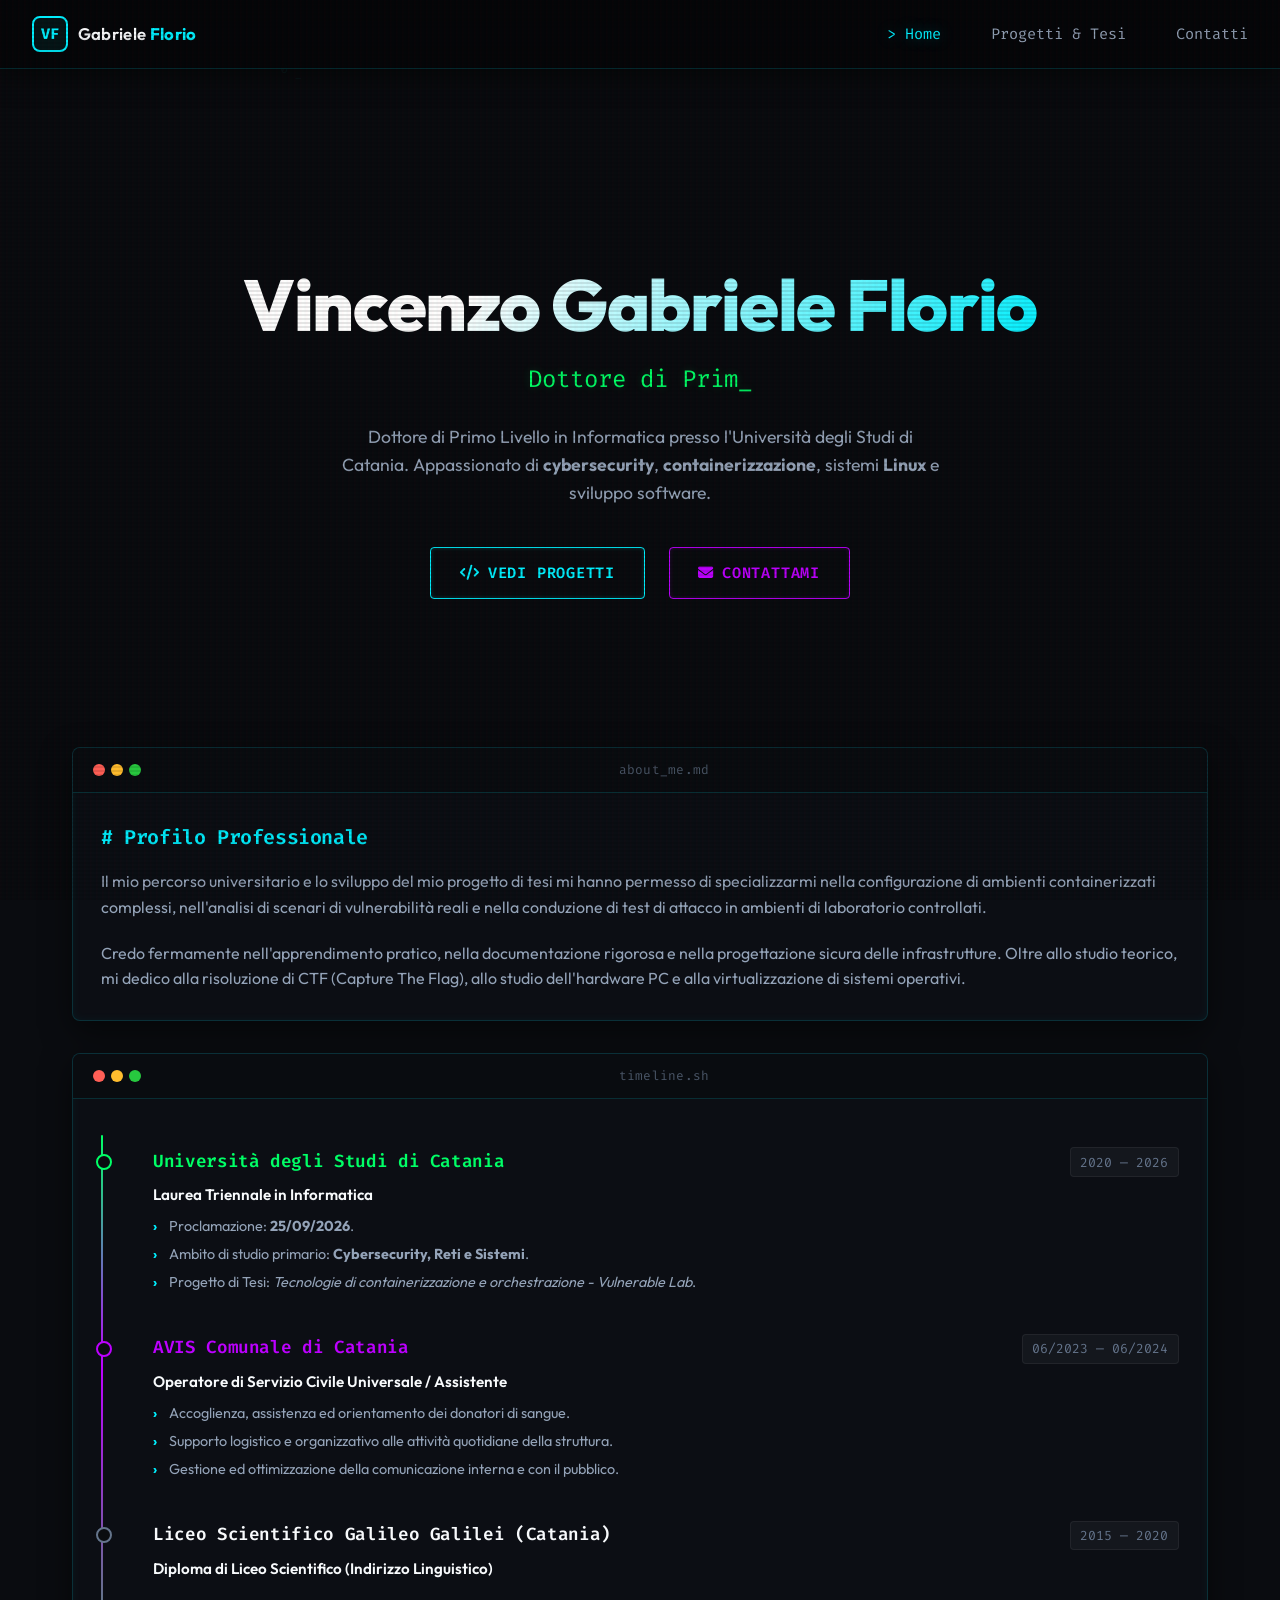
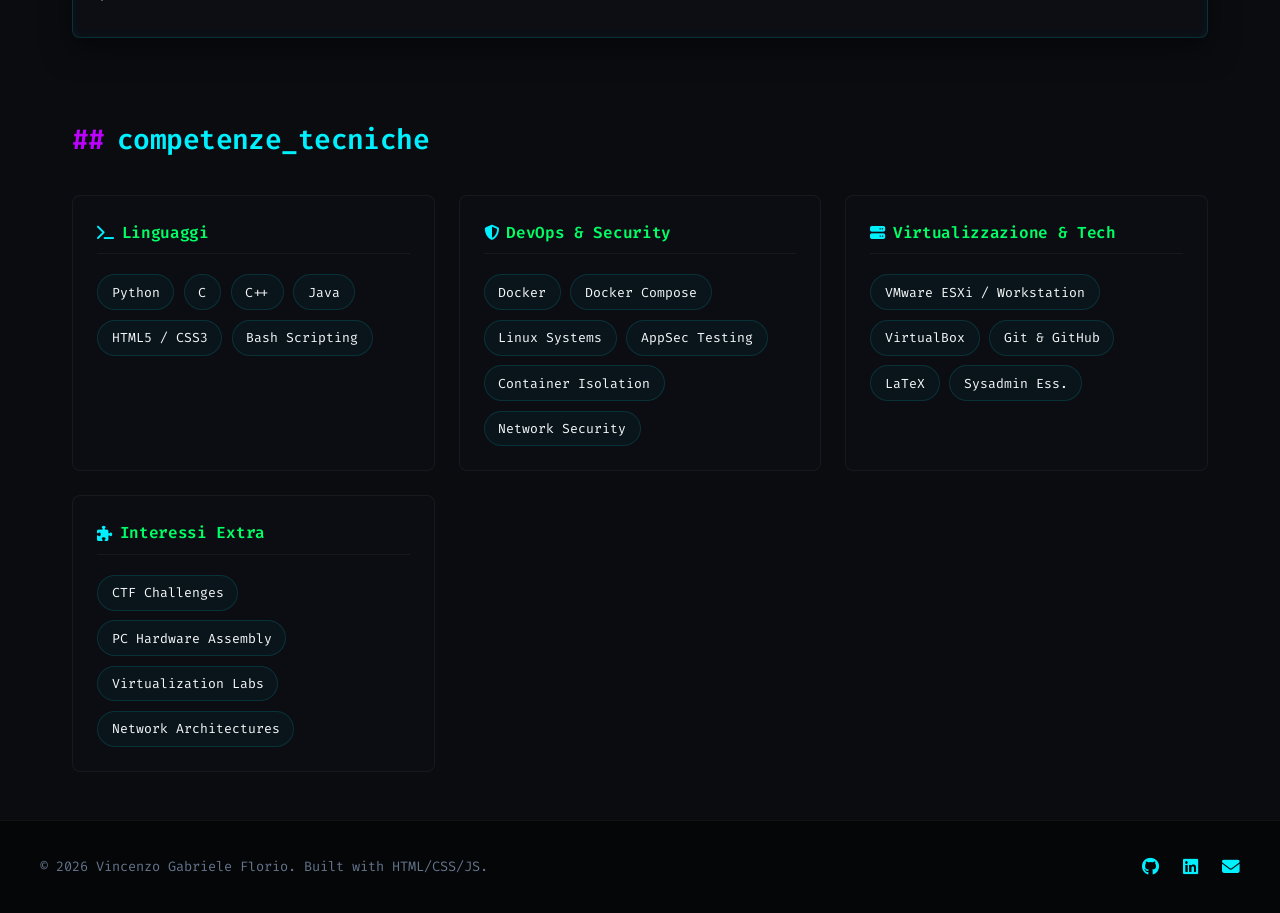
==== commit c80e7de0: "cambiuo data laurea" ====
--- a/index.html
+++ b/index.html
@@ -98,7 +98,7 @@
                         </div>
                         <p class="timeline-role">Laurea Triennale in Informatica</p>
                         <ul class="timeline-details">
-                            <li>Proclamazione: <strong>26/09/2026</strong>.</li>
+                            <li>Proclamazione: <strong>25/09/2026</strong>.</li>
                             <li>Ambito di studio primario: <strong>Cybersecurity, Reti e Sistemi</strong>.</li>
                             <li>Progetto di Tesi: <em>Tecnologie di containerizzazione e orchestrazione - Vulnerable Lab</em>.</li>
                         </ul>
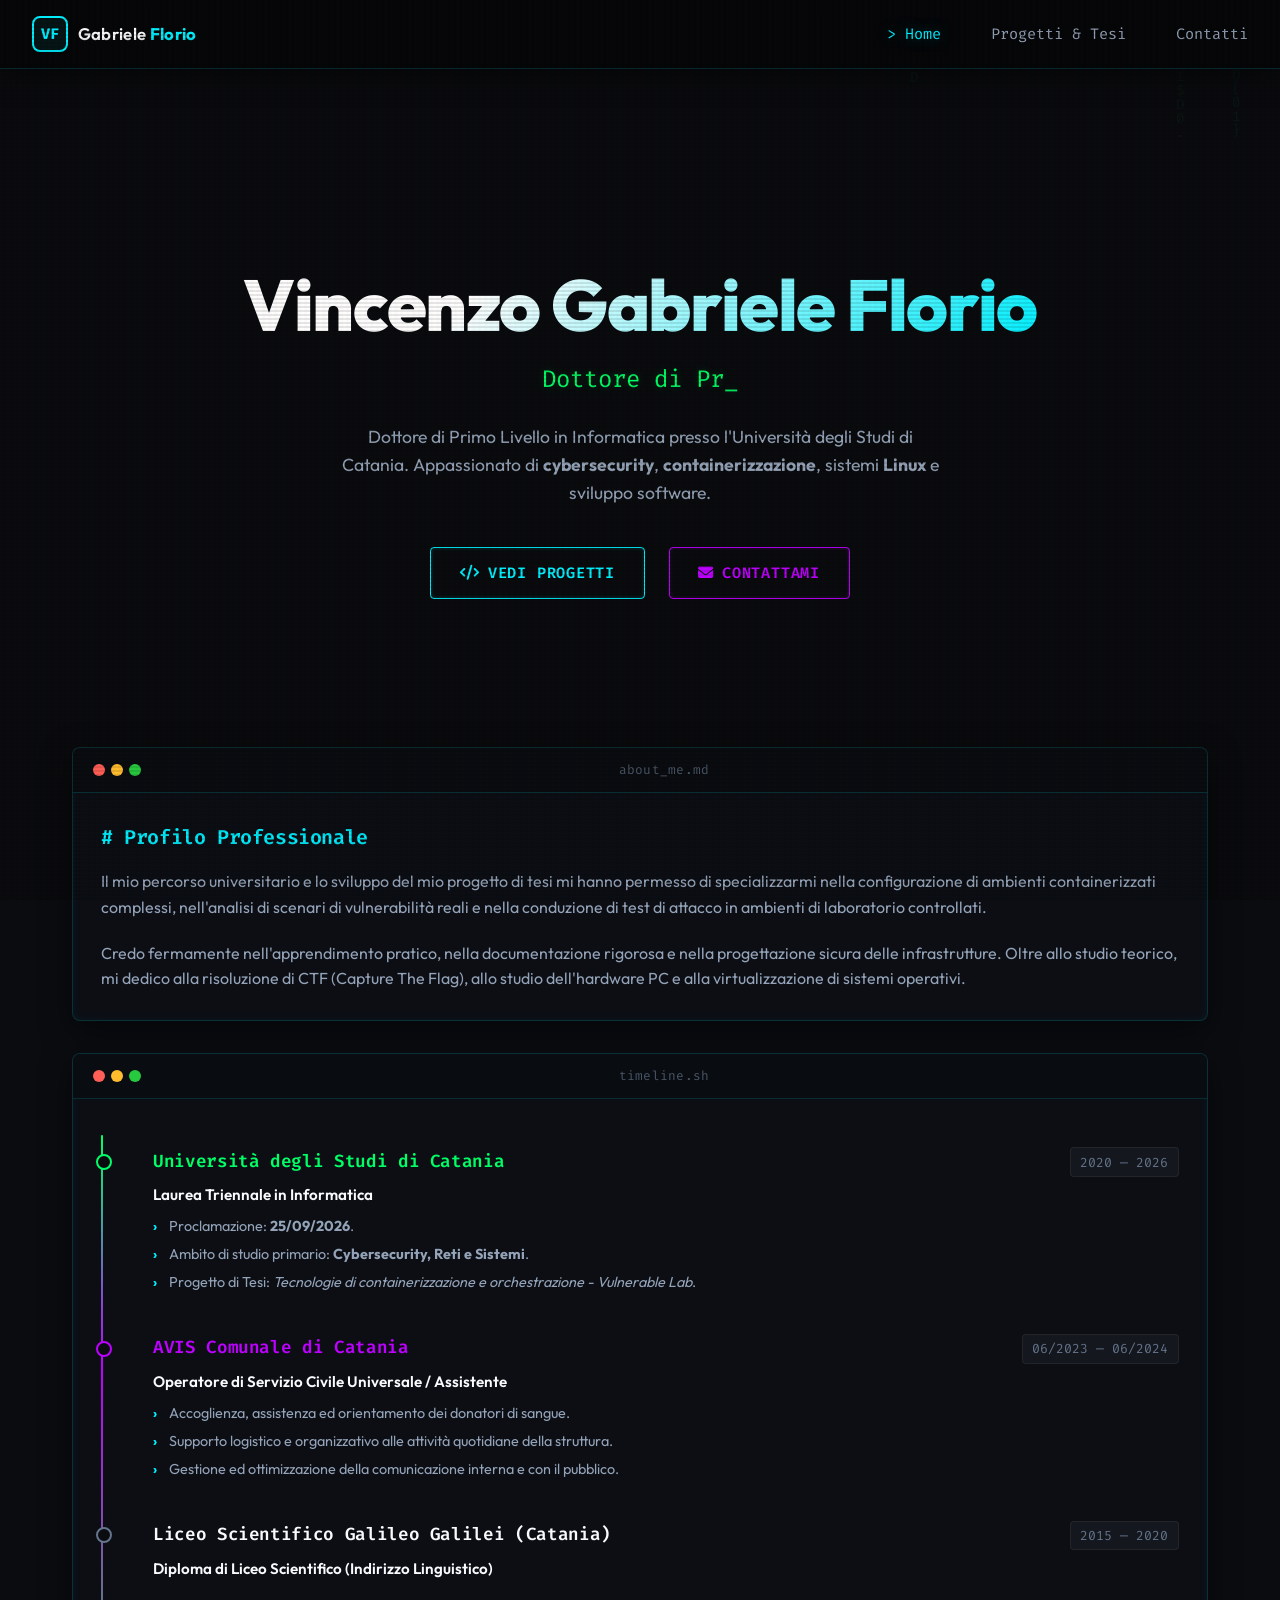
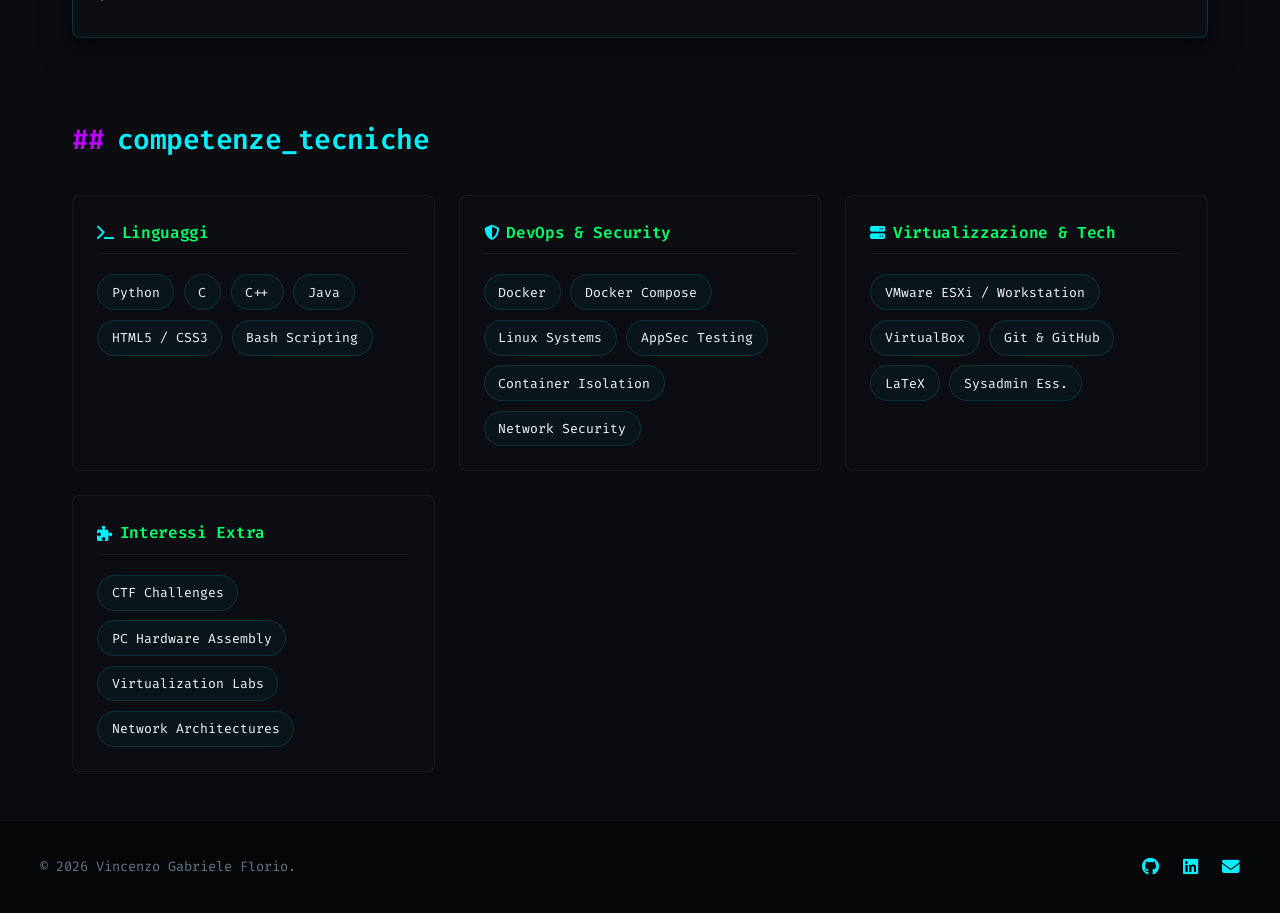
==== commit 0da3dbcb: "tolta riga finale" ====
--- a/index.html
+++ b/index.html
@@ -193,7 +193,7 @@
     <footer>
         <div class="footer-content">
             <div class="footer-text">
-                &copy; 2026 Vincenzo Gabriele Florio. Built with HTML/CSS/JS.
+                &copy; 2026 Vincenzo Gabriele Florio.
             </div>
             <div style="display: flex; gap: 1.5rem; font-size: 1.1rem;">
                 <a href="https://github.com/GabrieleFlorio28" target="_blank" aria-label="GitHub"><i class="fa-brands fa-github"></i></a>
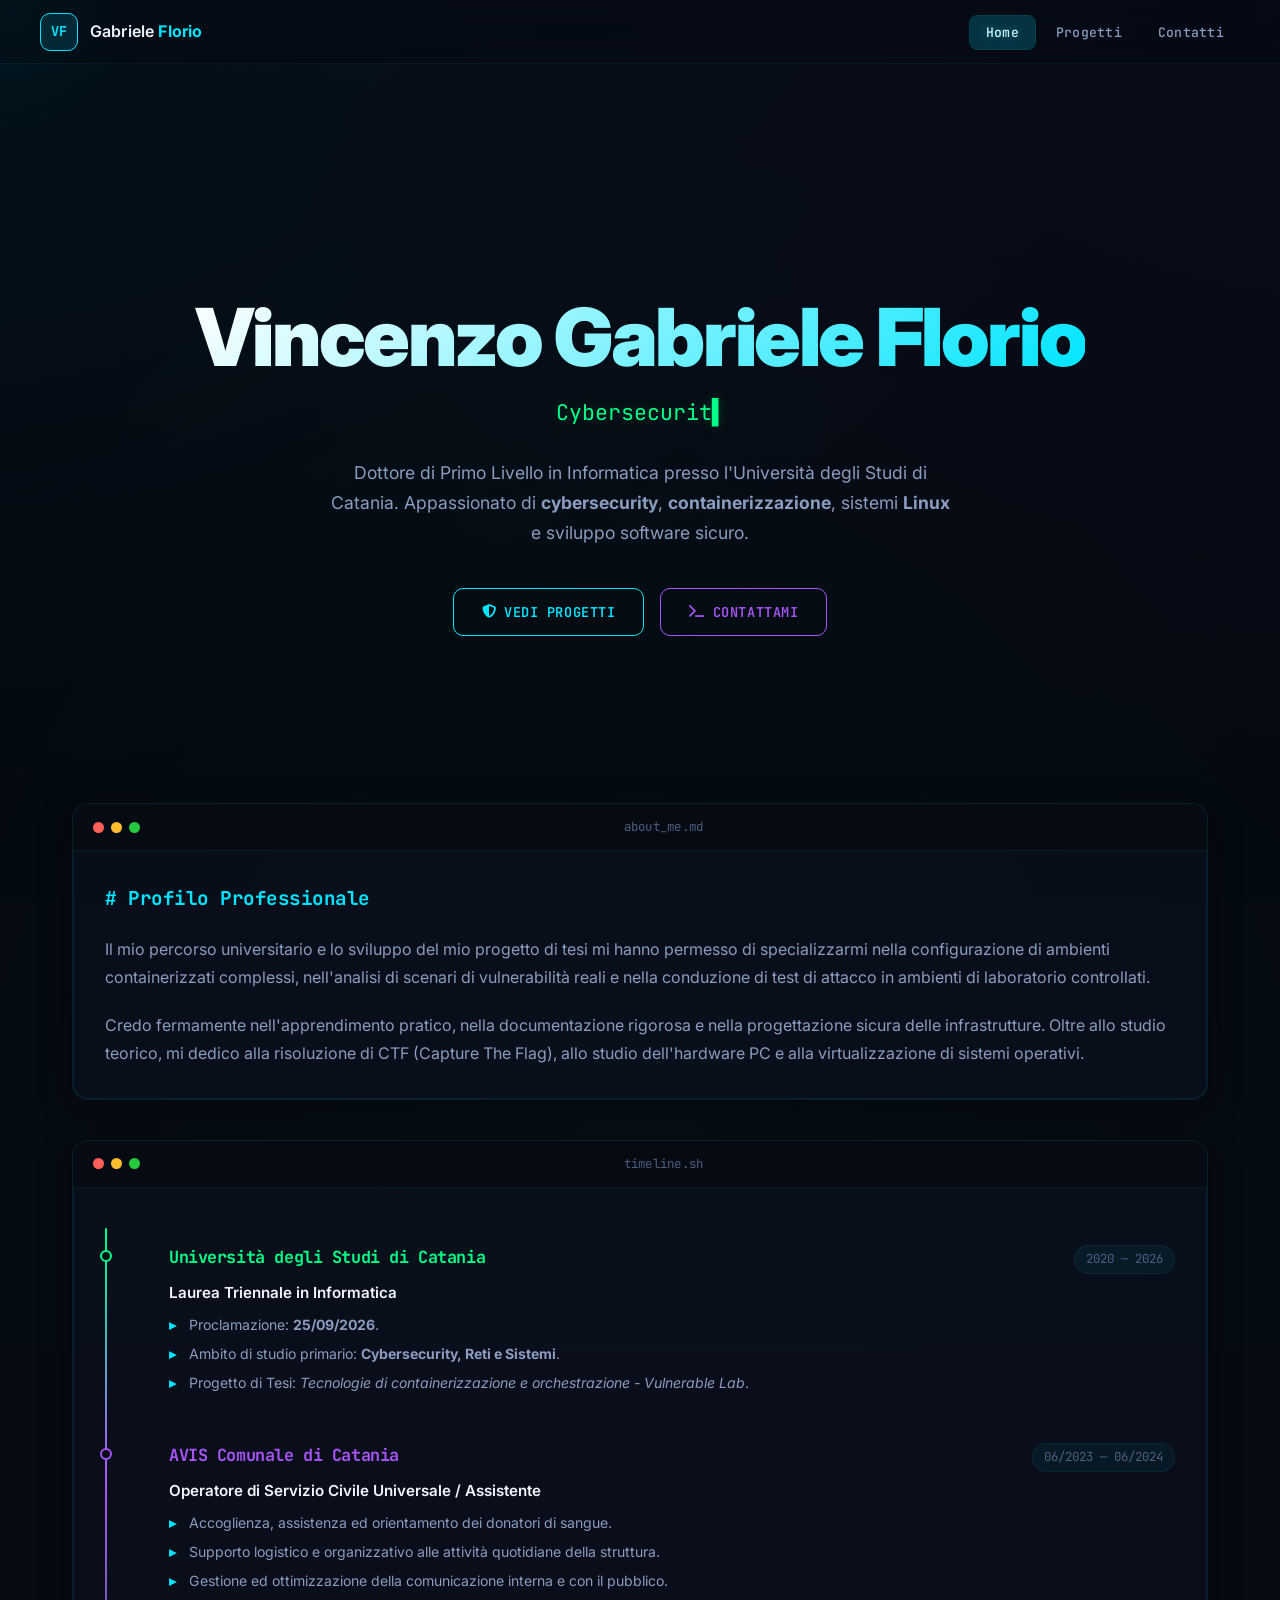
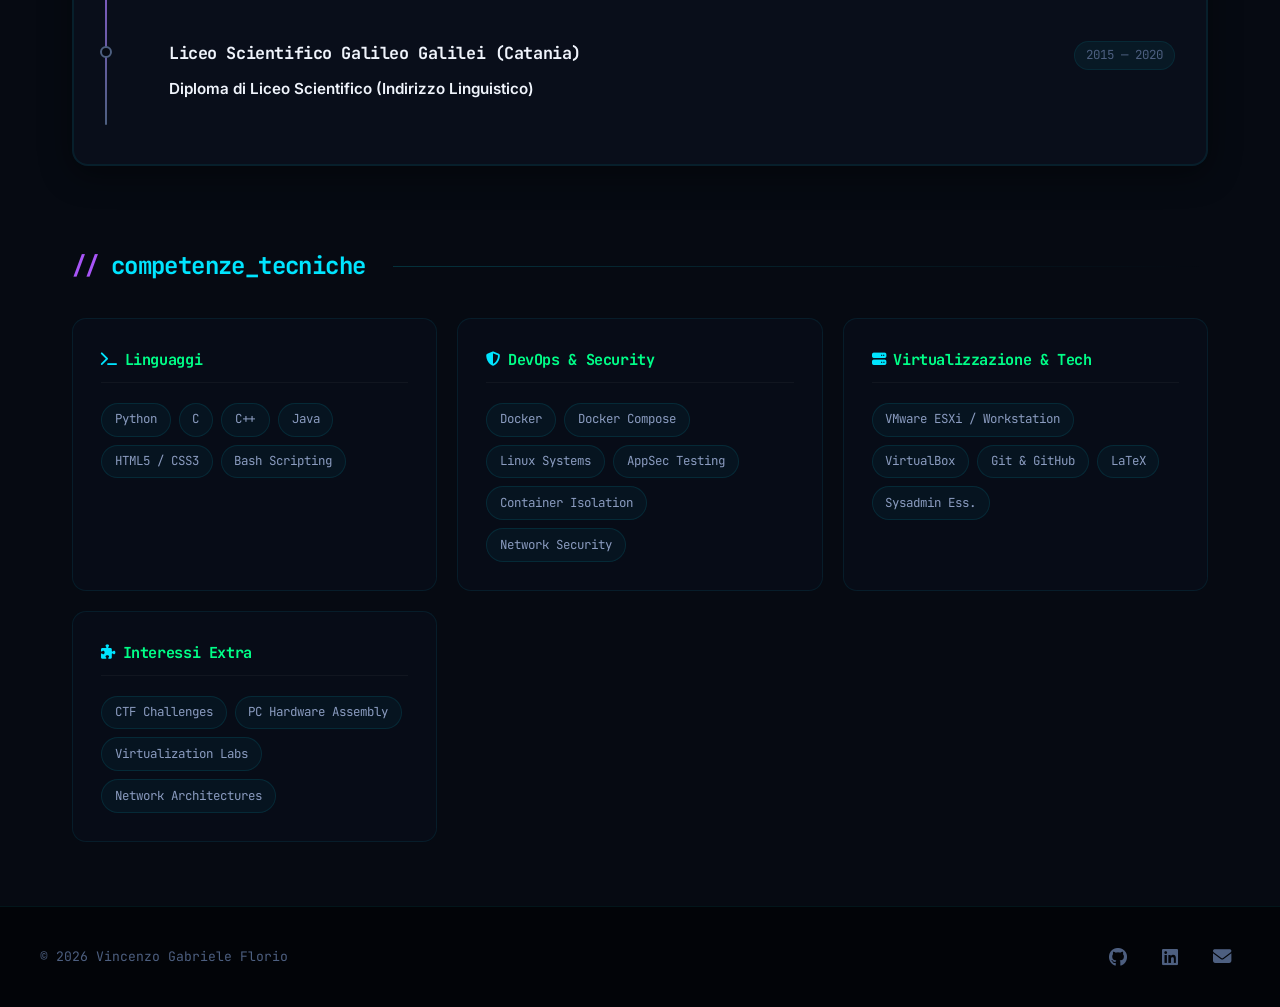
==== commit f1eb36fe: "feat: add custom CSS stylesheet and JavaScript logic alongside updated HTML pages" ====
--- a/index.html
+++ b/index.html
@@ -3,21 +3,27 @@
 <head>
     <meta charset="UTF-8">
     <meta name="viewport" content="width=device-width, initial-scale=1.0">
-    <title>Vincenzo Gabriele Florio | Cybersecurity & Dev Portfolio</title>
-    <meta name="description" content="Portfolio di Vincenzo Gabriele Florio, Dottore di Primo Livello in Informatica con passioni per Cybersecurity, Docker, networking di container e sistemi Linux.">
+    <title>Vincenzo Gabriele Florio | Cybersecurity Specialist Portfolio</title>
+    <meta name="description" content="Portfolio professionale di Vincenzo Gabriele Florio — Cybersecurity Specialist, Dottore di Primo Livello in Informatica. Esperto in containerizzazione Docker, Linux systems, penetration testing e network security.">
+    <meta name="keywords" content="cybersecurity, portfolio, Docker, Linux, penetration testing, Vincenzo Gabriele Florio">
+    <meta name="author" content="Vincenzo Gabriele Florio">
+    <!-- Open Graph -->
+    <meta property="og:title" content="Vincenzo Gabriele Florio | Cybersecurity Specialist">
+    <meta property="og:description" content="Portfolio professionale — Cybersecurity, Docker, Linux Systems & Network Security.">
+    <meta property="og:type" content="website">
     <!-- Favicon -->
     <link rel="icon" type="image/png" href="favicon.png">
-    <!-- CSS Stylesheet -->
+    <!-- CSS -->
     <link rel="stylesheet" href="css/style.css">
-    <!-- FontAwesome for Icons -->
-    <link rel="stylesheet" href="https://cdnjs.cloudflare.com/ajax/libs/font-awesome/6.4.0/css/all.min.css">
+    <!-- FontAwesome -->
+    <link rel="stylesheet" href="https://cdnjs.cloudflare.com/ajax/libs/font-awesome/6.5.0/css/all.min.css">
 </head>
 <body>
-    <!-- Background Canvas for Matrix effect -->
+    <!-- Background Canvas -->
     <canvas id="matrix-canvas"></canvas>
 
-    <!-- Header / Navigation -->
-    <header class="navbar">
+    <!-- Navigation -->
+    <header class="navbar" id="main-navbar">
         <a href="index.html" class="nav-logo">
             <div class="logo-icon">VF</div>
             <div class="logo-text">Gabriele <span class="logo-accent">Florio</span></div>
@@ -27,29 +33,37 @@
         </button>
         <ul class="nav-links" id="nav-links-list">
             <li><a href="index.html" class="active">Home</a></li>
-            <li><a href="projects.html">Progetti & Tesi</a></li>
+            <li><a href="projects.html">Progetti</a></li>
             <li><a href="contact.html">Contatti</a></li>
         </ul>
     </header>
 
     <!-- Main Content -->
     <main class="fade-in">
+
         <!-- Hero Section -->
         <section class="container-flex-center">
+
             <h1 class="hero-name">Vincenzo Gabriele Florio</h1>
             <div class="hero-subtitle typing-cursor" id="typing-text"></div>
             <p class="hero-desc">
                 Dottore di Primo Livello in Informatica presso l'Università degli Studi di Catania. Appassionato di 
-                <strong>cybersecurity</strong>, <strong>containerizzazione</strong>, sistemi <strong>Linux</strong> e sviluppo software.
+                <strong>cybersecurity</strong>, <strong>containerizzazione</strong>, sistemi <strong>Linux</strong> e sviluppo software sicuro.
             </p>
             <div class="btn-group">
-                <a href="projects.html" class="btn btn-primary"><i class="fa-solid fa-code"></i> Vedi Progetti</a>
-                <a href="contact.html" class="btn btn-secondary"><i class="fa-solid fa-envelope"></i> Contattami</a>
-            </div>
-        </section>
-
-        <!-- Profile & Biography (Terminal Card) -->
-        <section class="terminal-card reveal">
+                <a href="projects.html" class="btn btn-primary" id="btn-view-projects">
+                    <i class="fa-solid fa-shield-halved"></i> Vedi Progetti
+                </a>
+                <a href="contact.html" class="btn btn-secondary" id="btn-contact-me">
+                    <i class="fa-solid fa-terminal"></i> Contattami
+                </a>
+            </div>
+
+
+        </section>
+
+        <!-- Profile / About — Terminal Card -->
+        <section class="terminal-card reveal" id="about-section">
             <div class="terminal-header">
                 <div class="terminal-dots">
                     <span class="dot red"></span>
@@ -60,15 +74,15 @@
                 <div></div>
             </div>
             <div class="terminal-body">
-                <h2 style="font-family: var(--font-mono); font-size: 1.25rem; color: var(--neon-cyan); margin-bottom: 1rem;">
+                <h2 style="font-family: var(--font-mono); font-size: 1.2rem; color: var(--neon-cyan); margin-bottom: 1.25rem;">
                     # Profilo Professionale
                 </h2>
-                <p style="margin-bottom: 1.25rem; color: var(--text-secondary);">
+                <p style="margin-bottom: 1.25rem; color: var(--text-secondary); line-height: 1.75;">
                     Il mio percorso universitario e lo sviluppo del mio progetto di tesi mi hanno permesso di specializzarmi 
                     nella configurazione di ambienti containerizzati complessi, nell'analisi di scenari di vulnerabilità reali 
                     e nella conduzione di test di attacco in ambienti di laboratorio controllati.
                 </p>
-                <p style="color: var(--text-secondary);">
+                <p style="color: var(--text-secondary); line-height: 1.75;">
                     Credo fermamente nell'apprendimento pratico, nella documentazione rigorosa e nella progettazione sicura delle infrastrutture. 
                     Oltre allo studio teorico, mi dedico alla risoluzione di CTF (Capture The Flag), allo studio dell'hardware PC 
                     e alla virtualizzazione di sistemi operativi.
@@ -76,8 +90,8 @@
             </div>
         </section>
 
-        <!-- Experience and Education (Terminal Card with Timeline) -->
-        <section class="terminal-card reveal">
+        <!-- Timeline — Education & Experience -->
+        <section class="terminal-card reveal" id="timeline-section">
             <div class="terminal-header">
                 <div class="terminal-dots">
                     <span class="dot red"></span>
@@ -90,7 +104,7 @@
             <div class="terminal-body">
                 <div class="timeline-container">
 
-                    <!-- Education 1 -->
+                    <!-- Education: University -->
                     <div class="timeline-item education reveal">
                         <div class="timeline-header">
                             <h3 style="color: var(--neon-green);">Università degli Studi di Catania</h3>
@@ -104,10 +118,10 @@
                         </ul>
                     </div>
 
-                    <!-- Work Experience 1 -->
+                    <!-- Work: AVIS -->
                     <div class="timeline-item work reveal">
                         <div class="timeline-header">
-                            <h3 style="color: var(--neon-purple);">AVIS Comunale di Catania</h3>
+                            <h3 style="color: var(--neon-violet);">AVIS Comunale di Catania</h3>
                             <span class="timeline-date">06/2023 — 06/2024</span>
                         </div>
                         <p class="timeline-role">Operatore di Servizio Civile Universale / Assistente</p>
@@ -131,12 +145,12 @@
             </div>
         </section>
 
-        <!-- Skills Section -->
-        <section class="skills-section reveal">
+        <!-- Technical Skills -->
+        <section class="skills-section reveal" id="skills-section">
             <h2 class="section-title">competenze_tecniche</h2>
             <div class="skills-grid stagger-children">
                 
-                <!-- Category 1 -->
+                <!-- Languages -->
                 <div class="skill-category reveal">
                     <h3><i class="fa-solid fa-terminal"></i> Linguaggi</h3>
                     <div class="skills-tags">
@@ -149,7 +163,7 @@
                     </div>
                 </div>
 
-                <!-- Category 2 -->
+                <!-- DevOps & Security -->
                 <div class="skill-category reveal">
                     <h3><i class="fa-solid fa-shield-halved"></i> DevOps & Security</h3>
                     <div class="skills-tags">
@@ -162,7 +176,7 @@
                     </div>
                 </div>
 
-                <!-- Category 3 -->
+                <!-- Virtualization -->
                 <div class="skill-category reveal">
                     <h3><i class="fa-solid fa-server"></i> Virtualizzazione & Tech</h3>
                     <div class="skills-tags">
@@ -174,7 +188,7 @@
                     </div>
                 </div>
 
-                <!-- Category 4 -->
+                <!-- Extra Interests -->
                 <div class="skill-category reveal">
                     <h3><i class="fa-solid fa-puzzle-piece"></i> Interessi Extra</h3>
                     <div class="skills-tags">
@@ -193,9 +207,9 @@
     <footer>
         <div class="footer-content">
             <div class="footer-text">
-                &copy; 2026 Vincenzo Gabriele Florio.
-            </div>
-            <div style="display: flex; gap: 1.5rem; font-size: 1.1rem;">
+                &copy; 2026 Vincenzo Gabriele Florio
+            </div>
+            <div class="footer-links">
                 <a href="https://github.com/GabrieleFlorio28" target="_blank" aria-label="GitHub"><i class="fa-brands fa-github"></i></a>
                 <a href="https://www.linkedin.com/in/vincenzo-gabriele-florio-73456a181/" target="_blank" aria-label="LinkedIn"><i class="fa-brands fa-linkedin"></i></a>
                 <a href="mailto:Gabriele.Florio28@gmail.com" aria-label="Email"><i class="fa-solid fa-envelope"></i></a>
@@ -203,7 +217,7 @@
         </div>
     </footer>
 
-    <!-- JS Scripts -->
+    <!-- JS -->
     <script src="js/main.js"></script>
 </body>
 </html>
--- a/css/style.css
+++ b/css/style.css
@@ -1,51 +1,67 @@
 /* 
    ==========================================================================
-   DESIGN SYSTEM - Vincenzo Gabriele Florio Portfolio
-   Theme: Cybersecurity / Tech Terminal Dark Mode with Neon Accents
+   DESIGN SYSTEM — Vincenzo Gabriele Florio | Cybersecurity Portfolio
+   Theme: Premium Dark Cyber — Glassmorphism, Neon Pulse, Terminal Aesthetic
    ========================================================================== 
 */
 
-@import url('https://fonts.googleapis.com/css2?family=Fira+Code:wght@400;500;700&family=Outfit:wght@300;400;600;800&display=swap');
-
+@import url('https://fonts.googleapis.com/css2?family=JetBrains+Mono:wght@400;500;700&family=Inter:wght@300;400;500;600;700;800;900&display=swap');
+
+/* ---------- Design Tokens ---------- */
 :root {
-    /* Color Palette */
-    --bg-darker: #050608;
-    --bg-dark: #0a0c10;
-    --bg-card: rgba(13, 17, 23, 0.7);
-    --border-color: rgba(0, 240, 255, 0.15);
-    
+    /* Surfaces */
+    --bg-void: #020408;
+    --bg-base: #060a12;
+    --bg-raised: #0b1120;
+    --bg-card: rgba(11, 17, 32, 0.65);
+    --bg-glass: rgba(11, 17, 32, 0.45);
+
     /* Neon Accents */
-    --neon-cyan: #00f0ff;
-    --neon-green: #00ff66;
-    --neon-purple: #bd00ff;
-    
-    /* Text Colors */
-    --text-primary: #f8fafc;
-    --text-secondary: #94a3b8;
-    --text-muted: #64748b;
-    
-    /* Fonts */
-    --font-sans: 'Outfit', -apple-system, BlinkMacSystemFont, "Segoe UI", Roboto, sans-serif;
-    --font-mono: 'Fira Code', 'Courier New', Courier, monospace;
-    
-    /* Box Shadows & Glows */
-    --glow-cyan: 0 0 15px rgba(0, 240, 255, 0.35);
-    --glow-green: 0 0 15px rgba(0, 255, 102, 0.35);
-    --glow-purple: 0 0 15px rgba(189, 0, 255, 0.35);
-    
-    --shadow-inset: inset 0 0 10px rgba(0, 240, 255, 0.05);
-    
-    /* Transitions */
-    --transition-fast: 0.2s cubic-bezier(0.4, 0, 0.2, 1);
-    --transition-normal: 0.3s cubic-bezier(0.4, 0, 0.2, 1);
-    --transition-smooth: 0.5s cubic-bezier(0.25, 0.46, 0.45, 0.94);
-}
-
-/* ==========================================================================
-   Base Reset & Layouts
-   ========================================================================== */
-
-* {
+    --neon-cyan: #00e5ff;
+    --neon-cyan-dim: rgba(0, 229, 255, 0.12);
+    --neon-green: #00ff88;
+    --neon-green-dim: rgba(0, 255, 136, 0.10);
+    --neon-violet: #a855f7;
+    --neon-violet-dim: rgba(168, 85, 247, 0.10);
+    --neon-red: #ff4d6a;
+    --neon-amber: #fbbf24;
+
+    /* Text */
+    --text-primary: #f0f4fc;
+    --text-secondary: #8b9cc0;
+    --text-muted: #4d5f80;
+
+    /* Borders */
+    --border-subtle: rgba(0, 229, 255, 0.08);
+    --border-medium: rgba(0, 229, 255, 0.18);
+    --border-strong: rgba(0, 229, 255, 0.35);
+
+    /* Glows */
+    --glow-cyan: 0 0 20px rgba(0, 229, 255, 0.25), 0 0 60px rgba(0, 229, 255, 0.08);
+    --glow-green: 0 0 20px rgba(0, 255, 136, 0.25), 0 0 60px rgba(0, 255, 136, 0.08);
+    --glow-violet: 0 0 20px rgba(168, 85, 247, 0.25), 0 0 60px rgba(168, 85, 247, 0.08);
+
+    /* Shadows */
+    --shadow-card: 0 8px 32px rgba(0, 0, 0, 0.45), inset 0 0 0 1px var(--border-subtle);
+    --shadow-elevated: 0 16px 64px rgba(0, 0, 0, 0.6), inset 0 0 0 1px var(--border-subtle);
+
+    /* Typography */
+    --font-sans: 'Inter', -apple-system, BlinkMacSystemFont, "Segoe UI", Roboto, sans-serif;
+    --font-mono: 'JetBrains Mono', 'Fira Code', 'Consolas', monospace;
+
+    /* Motion */
+    --ease-out: cubic-bezier(0.16, 1, 0.3, 1);
+    --ease-spring: cubic-bezier(0.34, 1.56, 0.64, 1);
+    --duration-fast: 0.15s;
+    --duration-normal: 0.3s;
+    --duration-slow: 0.6s;
+}
+
+/* ==========================================================================
+   Base Reset & Foundation
+   ========================================================================== */
+
+*, *::before, *::after {
     box-sizing: border-box;
     margin: 0;
     padding: 0;
@@ -54,87 +70,117 @@
 html {
     scroll-behavior: smooth;
     height: 100%;
+    font-size: 16px;
 }
 
 body {
-    background-color: var(--bg-dark);
+    background-color: var(--bg-base);
     color: var(--text-primary);
     font-family: var(--font-sans);
-    line-height: 1.6;
+    line-height: 1.65;
     overflow-x: hidden;
     min-height: 100vh;
     display: flex;
     flex-direction: column;
     position: relative;
-}
-
-/* Scrollbar Customization */
-::-webkit-scrollbar {
-    width: 8px;
-}
-::-webkit-scrollbar-track {
-    background: var(--bg-darker);
-}
+    -webkit-font-smoothing: antialiased;
+    -moz-osx-font-smoothing: grayscale;
+}
+
+/* Ambient gradient backdrop */
+body::before {
+    content: '';
+    position: fixed;
+    top: -50%;
+    left: -50%;
+    width: 200%;
+    height: 200%;
+    background:
+        radial-gradient(ellipse at 20% 0%, rgba(0, 229, 255, 0.06) 0%, transparent 50%),
+        radial-gradient(ellipse at 80% 10%, rgba(168, 85, 247, 0.05) 0%, transparent 50%),
+        radial-gradient(ellipse at 50% 100%, rgba(0, 255, 136, 0.03) 0%, transparent 50%);
+    z-index: 0;
+    pointer-events: none;
+    animation: ambientDrift 25s ease-in-out infinite alternate;
+}
+
+@keyframes ambientDrift {
+    0%   { transform: translate(0, 0) rotate(0deg); }
+    50%  { transform: translate(-2%, 1%) rotate(1deg); }
+    100% { transform: translate(1%, -1%) rotate(-0.5deg); }
+}
+
+/* Scanline overlay — very subtle */
+body::after {
+    content: '';
+    position: fixed;
+    inset: 0;
+    background: repeating-linear-gradient(
+        0deg,
+        transparent,
+        transparent 2px,
+        rgba(0, 229, 255, 0.008) 2px,
+        rgba(0, 229, 255, 0.008) 4px
+    );
+    z-index: 9998;
+    pointer-events: none;
+}
+
+/* Custom scrollbar */
+::-webkit-scrollbar { width: 6px; }
+::-webkit-scrollbar-track { background: var(--bg-void); }
 ::-webkit-scrollbar-thumb {
-    background: var(--border-color);
-    border-radius: 4px;
+    background: var(--border-medium);
+    border-radius: 3px;
 }
 ::-webkit-scrollbar-thumb:hover {
     background: var(--neon-cyan);
     box-shadow: var(--glow-cyan);
 }
 
-/* Background Canvas */
+/* ==========================================================================
+   Background Canvas
+   ========================================================================== */
+
 #matrix-canvas {
     position: fixed;
-    top: 0;
-    left: 0;
+    inset: 0;
     width: 100%;
     height: 100%;
-    z-index: -1;
+    z-index: 0;
     pointer-events: none;
-    opacity: 0.15; /* Subtle background pattern */
-}
-
-/* CRT Scanline Overlay Effect */
-body::after {
-    content: " ";
-    display: block;
-    position: fixed;
-    top: 0;
-    left: 0;
-    bottom: 0;
-    right: 0;
-    background: linear-gradient(rgba(18, 16, 16, 0) 50%, rgba(0, 0, 0, 0.25) 50%), linear-gradient(90deg, rgba(255, 0, 0, 0.06), rgba(0, 255, 0, 0.02), rgba(0, 0, 0, 0.06));
-    z-index: 9999;
-    background-size: 100% 4px, 6px 100%;
-    pointer-events: none;
-    opacity: 0.4;
-}
-
-/* ==========================================================================
-   Typography & Links
+    opacity: 0.08;
+}
+
+/* ==========================================================================
+   Typography
    ========================================================================== */
 
 a {
     color: var(--neon-cyan);
     text-decoration: none;
-    transition: var(--transition-fast);
+    transition: color var(--duration-fast) var(--ease-out),
+                text-shadow var(--duration-fast) var(--ease-out);
 }
 
 a:hover {
+    color: #fff;
+    text-shadow: 0 0 12px rgba(0, 229, 255, 0.4);
+}
+
+h1, h2, h3, h4, h5, h6 {
+    font-weight: 700;
+    letter-spacing: -0.025em;
     color: var(--text-primary);
-    text-shadow: var(--glow-cyan);
-}
-
-h1, h2, h3, h4, h5, h6 {
-    font-weight: 600;
-    letter-spacing: -0.02em;
+}
+
+code, pre, .terminal-text {
+    font-family: var(--font-mono);
+}
+
+::selection {
+    background: rgba(0, 229, 255, 0.2);
     color: var(--text-primary);
-}
-
-code, pre, .terminal-text {
-    font-family: var(--font-mono);
 }
 
 /* ==========================================================================
@@ -145,125 +191,159 @@
     position: sticky;
     top: 0;
     z-index: 1000;
-    background: rgba(5, 6, 8, 0.8);
-    backdrop-filter: blur(12px);
-    border-bottom: 1px solid var(--border-color);
-    padding: 1rem 2rem;
+    background: rgba(6, 10, 18, 0.75);
+    backdrop-filter: blur(20px) saturate(1.5);
+    -webkit-backdrop-filter: blur(20px) saturate(1.5);
+    border-bottom: 1px solid var(--border-subtle);
+    padding: 0 2.5rem;
+    height: 64px;
     display: flex;
     justify-content: space-between;
     align-items: center;
-    box-shadow: 0 4px 30px rgba(0, 0, 0, 0.5);
-}
-
-/* ==========================================================================
-   Nav Logo - Stylized Initials
-   ========================================================================== */
-
+    transition: background var(--duration-normal) var(--ease-out),
+                box-shadow var(--duration-normal) var(--ease-out);
+}
+
+.navbar.scrolled {
+    background: rgba(6, 10, 18, 0.92);
+    box-shadow: 0 4px 30px rgba(0, 0, 0, 0.4);
+}
+
+/* Logo */
 .nav-logo {
     display: flex;
     align-items: center;
-    gap: 0.6rem;
+    gap: 0.75rem;
     text-decoration: none;
     position: relative;
+    z-index: 2;
 }
 
 .nav-logo .logo-icon {
-    width: 36px;
-    height: 36px;
-    border: 2px solid var(--neon-cyan);
-    border-radius: 8px;
+    width: 38px;
+    height: 38px;
+    border: 1.5px solid var(--neon-cyan);
+    border-radius: 10px;
     display: flex;
     align-items: center;
     justify-content: center;
     font-family: var(--font-mono);
-    font-size: 0.95rem;
+    font-size: 0.85rem;
     font-weight: 700;
     color: var(--neon-cyan);
-    background: rgba(0, 240, 255, 0.06);
-    transition: var(--transition-normal);
+    background: var(--neon-cyan-dim);
+    transition: all var(--duration-normal) var(--ease-spring);
     position: relative;
     overflow: hidden;
 }
 
-.nav-logo .logo-icon::before {
+.nav-logo .logo-icon::after {
+    content: '';
+    position: absolute;
+    inset: -50%;
+    background: conic-gradient(from 0deg, transparent, var(--neon-cyan), transparent);
+    opacity: 0;
+    transition: opacity var(--duration-normal) var(--ease-out);
+    animation: spinGlow 4s linear infinite;
+}
+
+@keyframes spinGlow {
+    100% { transform: rotate(360deg); }
+}
+
+.nav-logo:hover .logo-icon {
+    box-shadow: var(--glow-cyan);
+    transform: scale(1.08);
+    border-color: var(--neon-cyan);
+}
+
+.nav-logo:hover .logo-icon::after {
+    opacity: 0.15;
+}
+
+.nav-logo .logo-text {
+    font-family: var(--font-sans);
+    font-weight: 600;
+    font-size: 1rem;
+    color: var(--text-primary);
+    letter-spacing: 0.01em;
+}
+
+.nav-logo .logo-text .logo-accent {
+    color: var(--neon-cyan);
+    font-weight: 700;
+}
+
+/* Nav Links */
+.nav-links {
+    display: flex;
+    list-style: none;
+    gap: 0.25rem;
+}
+
+.nav-links li a {
+    font-family: var(--font-mono);
+    font-size: 0.82rem;
+    font-weight: 500;
+    color: var(--text-secondary);
+    padding: 0.5rem 1rem;
+    border-radius: 8px;
+    position: relative;
+    transition: all var(--duration-normal) var(--ease-out);
+    letter-spacing: 0.02em;
+}
+
+.nav-links li a::before {
     content: '';
     position: absolute;
     inset: 0;
-    background: linear-gradient(135deg, rgba(0, 240, 255, 0.15), transparent);
+    border-radius: 8px;
+    background: var(--neon-cyan-dim);
     opacity: 0;
-    transition: var(--transition-normal);
-}
-
-.nav-logo:hover .logo-icon {
-    box-shadow: var(--glow-cyan);
-    border-color: var(--neon-cyan);
-    transform: scale(1.05);
-}
-
-.nav-logo:hover .logo-icon::before {
+    transition: opacity var(--duration-fast) var(--ease-out);
+}
+
+.nav-links li a:hover,
+.nav-links li a.active {
+    color: var(--neon-cyan);
+    text-shadow: 0 0 10px rgba(0, 229, 255, 0.3);
+}
+
+.nav-links li a:hover::before,
+.nav-links li a.active::before {
     opacity: 1;
 }
 
-.nav-logo .logo-text {
-    font-family: var(--font-sans);
-    font-weight: 600;
-    font-size: 1.05rem;
+.nav-links li a.active {
     color: var(--text-primary);
-    letter-spacing: 0.02em;
-    transition: var(--transition-fast);
-}
-
-.nav-logo .logo-text .logo-accent {
-    color: var(--neon-cyan);
-    font-weight: 700;
-}
-
-.nav-logo:hover .logo-text {
-    text-shadow: 0 0 8px rgba(0, 240, 255, 0.15);
-}
-
-.nav-links {
-    display: flex;
-    list-style: none;
-    gap: 2rem;
-}
-
-.nav-links a {
-    font-family: var(--font-mono);
-    font-size: 0.95rem;
-    color: var(--text-secondary);
-    position: relative;
-    padding: 0.25rem 0;
-}
-
-.nav-links a::before {
-    content: "> ";
-    color: var(--neon-cyan);
-    opacity: 0;
-    transition: var(--transition-fast);
-}
-
-.nav-links a:hover, .nav-links a.active {
-    color: var(--neon-cyan);
-    text-shadow: var(--glow-cyan);
-}
-
-.nav-links a:hover::before, .nav-links a.active::before {
-    opacity: 1;
-}
-
-/* Mobile Nav Toggle */
+    background: rgba(0, 229, 255, 0.08);
+    border: 1px solid var(--border-medium);
+}
+
+/* Mobile Toggle */
 .nav-toggle {
     display: none;
     background: none;
-    border: none;
+    border: 1px solid var(--border-medium);
+    border-radius: 8px;
     color: var(--text-primary);
-    font-size: 1.5rem;
+    font-size: 1.15rem;
     cursor: pointer;
-}
-
-/* ==========================================================================
-   Main Containers & Grid Layouts
+    width: 40px;
+    height: 40px;
+    align-items: center;
+    justify-content: center;
+    transition: all var(--duration-fast) var(--ease-out);
+}
+
+.nav-toggle:hover {
+    border-color: var(--neon-cyan);
+    color: var(--neon-cyan);
+    box-shadow: var(--glow-cyan);
+}
+
+/* ==========================================================================
+   Layout Containers
    ========================================================================== */
 
 main {
@@ -271,7 +351,9 @@
     max-width: 1200px;
     width: 100%;
     margin: 0 auto;
-    padding: 3rem 2rem;
+    padding: 4rem 2rem;
+    position: relative;
+    z-index: 1;
 }
 
 .container-flex-center {
@@ -279,118 +361,169 @@
     flex-direction: column;
     justify-content: center;
     align-items: center;
-    min-height: 70vh;
+    min-height: 75vh;
     text-align: center;
-}
-
-/* ==========================================================================
-   Terminal Card Layouts
-   ========================================================================== */
-
-.terminal-card {
-    background: var(--bg-card);
-    border: 1px solid var(--border-color);
-    border-radius: 8px;
-    overflow: hidden;
-    box-shadow: 0 10px 30px rgba(0, 0, 0, 0.5), var(--shadow-inset);
-    backdrop-filter: blur(8px);
-    transition: var(--transition-smooth);
-    margin-bottom: 2rem;
-}
-
-.terminal-card:hover {
-    border-color: rgba(0, 240, 255, 0.4);
-    box-shadow: 0 15px 40px rgba(0, 0, 0, 0.6), 0 0 20px rgba(0, 240, 255, 0.1);
-    transform: translateY(-2px);
-}
-
-.terminal-header {
-    background: rgba(10, 12, 16, 0.95);
-    border-bottom: 1px solid var(--border-color);
-    padding: 0.75rem 1.25rem;
-    display: flex;
-    justify-content: space-between;
-    align-items: center;
-}
-
-.terminal-dots {
-    display: flex;
-    gap: 6px;
-}
-
-.dot {
-    width: 12px;
-    height: 12px;
+    padding: 2rem 0;
+}
+
+/* ==========================================================================
+   Hero Section
+   ========================================================================== */
+
+.hero-badge {
+    display: inline-flex;
+    align-items: center;
+    gap: 0.5rem;
+    padding: 0.4rem 1rem;
+    background: var(--neon-cyan-dim);
+    border: 1px solid var(--border-medium);
+    border-radius: 100px;
+    font-family: var(--font-mono);
+    font-size: 0.75rem;
+    font-weight: 500;
+    color: var(--neon-cyan);
+    margin-bottom: 1.5rem;
+    letter-spacing: 0.06em;
+    text-transform: uppercase;
+    animation: badgePulse 3s ease-in-out infinite;
+}
+
+.hero-badge .pulse-dot {
+    width: 6px;
+    height: 6px;
     border-radius: 50%;
-    transition: var(--transition-fast);
-}
-
-.terminal-card:hover .dot {
-    box-shadow: 0 0 6px currentColor;
-}
-
-.dot.red { background-color: #ff5f56; color: #ff5f56; }
-.dot.yellow { background-color: #ffbd2e; color: #ffbd2e; }
-.dot.green { background-color: #27c93f; color: #27c93f; }
-
-.terminal-title {
-    font-family: var(--font-mono);
-    font-size: 0.8rem;
-    color: var(--text-muted);
-    letter-spacing: 0.02em;
-    opacity: 0.7;
-}
-
-.terminal-body {
-    padding: 1.75rem;
-    position: relative;
-}
-
-/* ==========================================================================
-   Hero Section & Home Styles
-   ========================================================================== */
+    background: var(--neon-green);
+    box-shadow: 0 0 8px var(--neon-green);
+    animation: dotPulse 2s ease-in-out infinite;
+}
+
+@keyframes dotPulse {
+    0%, 100% { opacity: 1; transform: scale(1); }
+    50% { opacity: 0.5; transform: scale(0.8); }
+}
+
+@keyframes badgePulse {
+    0%, 100% { box-shadow: 0 0 0 0 rgba(0, 229, 255, 0); }
+    50% { box-shadow: 0 0 0 6px rgba(0, 229, 255, 0.06); }
+}
 
 .hero-name {
-    font-size: clamp(2.5rem, 6vw, 4.5rem);
-    font-weight: 800;
-    line-height: 1.1;
+    font-size: clamp(2.8rem, 7vw, 5rem);
+    font-weight: 900;
+    line-height: 1.05;
     margin-bottom: 1rem;
-    background: linear-gradient(135deg, #fff 30%, var(--neon-cyan) 100%);
+    background: linear-gradient(135deg, #ffffff 0%, var(--neon-cyan) 50%, var(--neon-violet) 100%);
+    background-size: 200% 200%;
     -webkit-background-clip: text;
     -webkit-text-fill-color: transparent;
-    animation: heroGlow 3s ease-in-out infinite alternate;
-}
-
-@keyframes heroGlow {
-    0% { filter: drop-shadow(0 0 0px transparent); }
-    100% { filter: drop-shadow(0 0 20px rgba(0, 240, 255, 0.15)); }
+    background-clip: text;
+    animation: gradientShift 6s ease-in-out infinite alternate;
+    letter-spacing: -0.03em;
+}
+
+@keyframes gradientShift {
+    0%   { background-position: 0% 50%; }
+    100% { background-position: 100% 50%; }
 }
 
 .hero-subtitle {
     font-family: var(--font-mono);
-    font-size: clamp(1rem, 2.5vw, 1.5rem);
+    font-size: clamp(0.95rem, 2.5vw, 1.35rem);
     color: var(--neon-green);
-    text-shadow: 0 0 8px rgba(0, 255, 102, 0.2);
-    margin-bottom: 1.5rem;
+    text-shadow: 0 0 12px rgba(0, 255, 136, 0.2);
+    margin-bottom: 1.75rem;
     min-height: 2.2rem;
 }
 
 .hero-desc {
-    max-width: 600px;
+    max-width: 620px;
     color: var(--text-secondary);
     font-size: 1.1rem;
+    line-height: 1.7;
     margin-bottom: 2.5rem;
-}
-
-/* ==========================================================================
-   Scroll-Triggered Reveal Animations
+    font-weight: 400;
+}
+
+/* ==========================================================================
+   Buttons
+   ========================================================================== */
+
+.btn-group {
+    display: flex;
+    gap: 1rem;
+    justify-content: center;
+    flex-wrap: wrap;
+}
+
+.btn {
+    font-family: var(--font-mono);
+    padding: 0.75rem 1.75rem;
+    border-radius: 10px;
+    font-size: 0.85rem;
+    font-weight: 600;
+    letter-spacing: 0.04em;
+    cursor: pointer;
+    transition: all var(--duration-normal) var(--ease-spring);
+    position: relative;
+    overflow: hidden;
+    display: inline-flex;
+    align-items: center;
+    gap: 0.5rem;
+    text-transform: uppercase;
+}
+
+.btn::before {
+    content: '';
+    position: absolute;
+    top: 0;
+    left: -100%;
+    width: 100%;
+    height: 100%;
+    background: linear-gradient(90deg, transparent, rgba(255, 255, 255, 0.06), transparent);
+    transition: left 0.5s var(--ease-out);
+}
+
+.btn:hover::before {
+    left: 100%;
+}
+
+.btn-primary {
+    background: transparent;
+    border: 1px solid var(--neon-cyan);
+    color: var(--neon-cyan);
+    box-shadow: inset 0 0 0 0 var(--neon-cyan);
+}
+
+.btn-primary:hover {
+    background: var(--neon-cyan);
+    color: var(--bg-void);
+    box-shadow: var(--glow-cyan);
+    transform: translateY(-2px);
+    text-shadow: none;
+}
+
+.btn-secondary {
+    background: transparent;
+    border: 1px solid var(--neon-violet);
+    color: var(--neon-violet);
+}
+
+.btn-secondary:hover {
+    background: var(--neon-violet);
+    color: var(--text-primary);
+    box-shadow: var(--glow-violet);
+    transform: translateY(-2px);
+}
+
+/* ==========================================================================
+   Scroll-Reveal Animations
    ========================================================================== */
 
 .reveal {
     opacity: 0;
-    transform: translateY(30px);
-    transition: opacity 0.7s cubic-bezier(0.25, 0.46, 0.45, 0.94),
-                transform 0.7s cubic-bezier(0.25, 0.46, 0.45, 0.94);
+    transform: translateY(40px);
+    transition: opacity 0.8s var(--ease-out),
+                transform 0.8s var(--ease-out);
 }
 
 .reveal.visible {
@@ -398,7 +531,6 @@
     transform: translateY(0);
 }
 
-/* Stagger children for sequential entrance */
 .stagger-children .reveal:nth-child(1) { transition-delay: 0.05s; }
 .stagger-children .reveal:nth-child(2) { transition-delay: 0.12s; }
 .stagger-children .reveal:nth-child(3) { transition-delay: 0.19s; }
@@ -406,78 +538,117 @@
 .stagger-children .reveal:nth-child(5) { transition-delay: 0.33s; }
 .stagger-children .reveal:nth-child(6) { transition-delay: 0.40s; }
 
-/* Interactive Buttons */
-.btn-group {
-    display: flex;
-    gap: 1.5rem;
-    justify-content: center;
-    flex-wrap: wrap;
-}
-
-.btn {
-    font-family: var(--font-mono);
-    padding: 0.8rem 1.8rem;
-    border-radius: 4px;
-    font-size: 0.95rem;
-    font-weight: 600;
-    text-transform: uppercase;
-    letter-spacing: 0.05em;
-    cursor: pointer;
-    transition: var(--transition-normal);
+/* ==========================================================================
+   Terminal Card — Glassmorphism Panel
+   ========================================================================== */
+
+.terminal-card {
+    background: var(--bg-card);
+    border: 1px solid var(--border-subtle);
+    border-radius: 16px;
+    overflow: hidden;
+    box-shadow: var(--shadow-card);
+    backdrop-filter: blur(16px) saturate(1.3);
+    -webkit-backdrop-filter: blur(16px) saturate(1.3);
+    transition: all var(--duration-slow) var(--ease-out);
+    margin-bottom: 2.5rem;
     position: relative;
-    overflow: hidden;
-    display: inline-flex;
-    align-items: center;
-    gap: 0.5rem;
-}
-
-/* Button shimmer effect on hover */
-.btn::after {
+}
+
+.terminal-card::before {
     content: '';
     position: absolute;
     top: 0;
-    left: -100%;
-    width: 100%;
-    height: 100%;
-    background: linear-gradient(90deg, transparent, rgba(255,255,255,0.08), transparent);
-    transition: left 0.5s ease;
-}
-
-.btn:hover::after {
-    left: 100%;
-}
-
-.btn-primary {
-    background: transparent;
-    border: 1px solid var(--neon-cyan);
-    color: var(--neon-cyan);
-    box-shadow: inset 0 0 4px rgba(0, 240, 255, 0.2);
-}
-
-.btn-primary:hover {
-    background: var(--neon-cyan);
-    color: var(--bg-darker);
-    box-shadow: var(--glow-cyan);
-    text-shadow: none;
-    transform: translateY(-1px);
-}
-
-.btn-secondary {
-    background: transparent;
-    border: 1px solid var(--neon-purple);
-    color: var(--neon-purple);
-    box-shadow: inset 0 0 4px rgba(189, 0, 255, 0.2);
-}
-
-.btn-secondary:hover {
-    background: var(--neon-purple);
-    color: var(--text-primary);
-    box-shadow: var(--glow-purple);
-    transform: translateY(-1px);
-}
-
-/* ==========================================================================
-   Skills Grid — Creative Redesign
+    left: 0;
+    right: 0;
+    height: 1px;
+    background: linear-gradient(90deg, transparent, var(--neon-cyan), var(--neon-violet), transparent);
+    opacity: 0;
+    transition: opacity var(--duration-normal) var(--ease-out);
+}
+
+.terminal-card:hover {
+    border-color: var(--border-medium);
+    box-shadow: var(--shadow-elevated), 0 0 30px rgba(0, 229, 255, 0.04);
+    transform: translateY(-3px);
+}
+
+.terminal-card:hover::before {
+    opacity: 0.6;
+}
+
+.terminal-header {
+    background: rgba(6, 10, 18, 0.9);
+    border-bottom: 1px solid var(--border-subtle);
+    padding: 0.8rem 1.25rem;
+    display: flex;
+    justify-content: space-between;
+    align-items: center;
+}
+
+.terminal-dots {
+    display: flex;
+    gap: 7px;
+}
+
+.dot {
+    width: 11px;
+    height: 11px;
+    border-radius: 50%;
+    transition: all var(--duration-fast) var(--ease-out);
+}
+
+.terminal-card:hover .dot {
+    box-shadow: 0 0 8px currentColor;
+}
+
+.dot.red    { background: #ff5f56; color: #ff5f56; }
+.dot.yellow { background: #ffbd2e; color: #ffbd2e; }
+.dot.green  { background: #27c93f; color: #27c93f; }
+
+.terminal-title {
+    font-family: var(--font-mono);
+    font-size: 0.78rem;
+    color: var(--text-muted);
+    letter-spacing: 0.02em;
+}
+
+.terminal-body {
+    padding: 2rem;
+    position: relative;
+}
+
+/* ==========================================================================
+   Section Titles
+   ========================================================================== */
+
+.section-title {
+    font-family: var(--font-mono);
+    font-size: 1.5rem;
+    color: var(--neon-cyan);
+    margin-bottom: 2rem;
+    display: flex;
+    align-items: center;
+    gap: 0.75rem;
+    position: relative;
+}
+
+.section-title::before {
+    content: "//";
+    color: var(--neon-violet);
+    font-weight: 700;
+}
+
+.section-title::after {
+    content: '';
+    flex: 1;
+    height: 1px;
+    background: linear-gradient(90deg, var(--border-medium), transparent);
+    margin-left: 1rem;
+}
+
+/* ==========================================================================
+   Skills Grid
    ========================================================================== */
 
 .skills-section {
@@ -485,38 +656,24 @@
     width: 100%;
 }
 
-.section-title {
-    font-family: var(--font-mono);
-    font-size: 1.75rem;
-    color: var(--neon-cyan);
-    margin-bottom: 2rem;
-    display: flex;
-    align-items: center;
-    gap: 0.75rem;
-}
-
-.section-title::before {
-    content: "##";
-    color: var(--neon-purple);
-}
-
 .skills-grid {
     display: grid;
     grid-template-columns: repeat(auto-fill, minmax(280px, 1fr));
-    gap: 1.5rem;
+    gap: 1.25rem;
 }
 
 .skill-category {
-    background: rgba(13, 17, 23, 0.4);
-    border: 1px solid rgba(255, 255, 255, 0.05);
-    border-radius: 8px;
-    padding: 1.5rem;
-    transition: var(--transition-smooth);
+    background: var(--bg-glass);
+    border: 1px solid var(--border-subtle);
+    border-radius: 14px;
+    padding: 1.75rem;
+    transition: all var(--duration-slow) var(--ease-out);
     position: relative;
     overflow: hidden;
-}
-
-/* Animated gradient border on hover */
+    backdrop-filter: blur(12px);
+    -webkit-backdrop-filter: blur(12px);
+}
+
 .skill-category::before {
     content: '';
     position: absolute;
@@ -524,22 +681,22 @@
     left: 0;
     right: 0;
     height: 2px;
-    background: linear-gradient(90deg, var(--neon-cyan), var(--neon-purple), var(--neon-green));
+    background: linear-gradient(90deg, var(--neon-cyan), var(--neon-violet), var(--neon-green));
     background-size: 200% 100%;
     opacity: 0;
-    transition: opacity var(--transition-normal);
-    animation: gradientSlide 3s linear infinite;
+    transition: opacity var(--duration-normal) var(--ease-out);
+    animation: gradientSlide 4s linear infinite;
 }
 
 @keyframes gradientSlide {
-    0% { background-position: 0% 0%; }
+    0%   { background-position: 0% 0%; }
     100% { background-position: 200% 0%; }
 }
 
 .skill-category:hover {
-    border-color: rgba(0, 240, 255, 0.25);
-    transform: translateY(-4px);
-    box-shadow: 0 12px 30px rgba(0, 0, 0, 0.4), 0 0 15px rgba(0, 240, 255, 0.06);
+    border-color: var(--border-medium);
+    transform: translateY(-6px);
+    box-shadow: 0 20px 40px rgba(0, 0, 0, 0.3), 0 0 20px rgba(0, 229, 255, 0.05);
 }
 
 .skill-category:hover::before {
@@ -548,64 +705,62 @@
 
 .skill-category h3 {
     font-family: var(--font-mono);
-    font-size: 1rem;
+    font-size: 0.95rem;
     margin-bottom: 1.25rem;
     color: var(--neon-green);
-    border-bottom: 1px solid rgba(255, 255, 255, 0.05);
-    padding-bottom: 0.5rem;
+    border-bottom: 1px solid rgba(255, 255, 255, 0.04);
+    padding-bottom: 0.6rem;
     display: flex;
     align-items: center;
     gap: 0.5rem;
 }
 
 .skill-category h3 i {
-    font-size: 0.95rem;
-    color: var(--neon-cyan);
-    transition: var(--transition-fast);
+    font-size: 0.9rem;
+    color: var(--neon-cyan);
+    transition: all var(--duration-normal) var(--ease-out);
 }
 
 .skill-category:hover h3 i {
     text-shadow: var(--glow-cyan);
-    transform: scale(1.15);
+    transform: scale(1.2) rotate(-5deg);
 }
 
 .skills-tags {
     display: flex;
     flex-wrap: wrap;
-    gap: 0.6rem;
+    gap: 0.5rem;
 }
 
 .skill-tag {
-    background: rgba(0, 240, 255, 0.04);
-    border: 1px solid rgba(0, 240, 255, 0.12);
-    color: var(--text-primary);
-    padding: 0.4rem 0.85rem;
-    border-radius: 20px;
-    font-size: 0.82rem;
-    font-family: var(--font-mono);
-    transition: all var(--transition-normal);
+    background: rgba(0, 229, 255, 0.04);
+    border: 1px solid rgba(0, 229, 255, 0.1);
+    color: var(--text-secondary);
+    padding: 0.35rem 0.8rem;
+    border-radius: 100px;
+    font-size: 0.78rem;
+    font-family: var(--font-mono);
+    transition: all var(--duration-normal) var(--ease-spring);
     cursor: default;
-    position: relative;
 }
 
 .skill-tag:hover {
     border-color: var(--neon-cyan);
-    background: rgba(0, 240, 255, 0.1);
-    box-shadow: 0 0 12px rgba(0, 240, 255, 0.18);
-    color: var(--neon-cyan);
-    transform: translateY(-2px) scale(1.04);
-}
-
-/* ==========================================================================
-   Timeline Section (Education & Experience)
+    background: rgba(0, 229, 255, 0.12);
+    box-shadow: 0 0 15px rgba(0, 229, 255, 0.12);
+    color: var(--neon-cyan);
+    transform: translateY(-2px) scale(1.05);
+}
+
+/* ==========================================================================
+   Timeline
    ========================================================================== */
 
 .timeline-container {
     display: flex;
     flex-direction: column;
-    gap: 0;
     position: relative;
-    padding-left: 2rem;
+    padding-left: 2.5rem;
 }
 
 .timeline-container::before {
@@ -615,62 +770,58 @@
     top: 0.5rem;
     bottom: 0.5rem;
     width: 2px;
-    background: linear-gradient(180deg, var(--neon-green), var(--neon-purple), var(--text-muted));
+    background: linear-gradient(180deg, var(--neon-green), var(--neon-violet), var(--text-muted));
     border-radius: 2px;
 }
 
 .timeline-item {
     position: relative;
-    padding: 1.25rem 0;
-    padding-left: 1.25rem;
-    transition: var(--transition-normal);
+    padding: 1.5rem 0;
+    padding-left: 1.5rem;
+    transition: all var(--duration-normal) var(--ease-out);
 }
 
 .timeline-item::before {
     content: '';
     position: absolute;
-    left: -2rem;
-    top: 1.65rem;
+    left: -2.5rem;
+    top: 1.85rem;
     width: 12px;
     height: 12px;
     border-radius: 50%;
     border: 2px solid var(--neon-cyan);
-    background: var(--bg-dark);
-    transition: var(--transition-normal);
+    background: var(--bg-base);
+    transition: all var(--duration-normal) var(--ease-spring);
     z-index: 1;
     transform: translateX(-5px);
 }
 
+.timeline-item:hover {
+    padding-left: 2rem;
+}
+
 .timeline-item:hover::before {
     background: var(--neon-cyan);
-    box-shadow: 0 0 12px rgba(0, 240, 255, 0.5);
-}
-
-.timeline-item.education::before {
-    border-color: var(--neon-green);
-}
-
+    box-shadow: 0 0 16px rgba(0, 229, 255, 0.5);
+    transform: translateX(-5px) scale(1.3);
+}
+
+.timeline-item.education::before { border-color: var(--neon-green); }
 .timeline-item.education:hover::before {
     background: var(--neon-green);
-    box-shadow: 0 0 12px rgba(0, 255, 102, 0.5);
-}
-
-.timeline-item.work::before {
-    border-color: var(--neon-purple);
-}
-
+    box-shadow: 0 0 16px rgba(0, 255, 136, 0.5);
+}
+
+.timeline-item.work::before { border-color: var(--neon-violet); }
 .timeline-item.work:hover::before {
-    background: var(--neon-purple);
-    box-shadow: 0 0 12px rgba(189, 0, 255, 0.5);
-}
-
-.timeline-item.highschool::before {
-    border-color: var(--text-muted);
-}
-
+    background: var(--neon-violet);
+    box-shadow: 0 0 16px rgba(168, 85, 247, 0.5);
+}
+
+.timeline-item.highschool::before { border-color: var(--text-muted); }
 .timeline-item.highschool:hover::before {
     background: var(--text-muted);
-    box-shadow: 0 0 12px rgba(100, 116, 139, 0.4);
+    box-shadow: 0 0 16px rgba(77, 95, 128, 0.4);
 }
 
 .timeline-header {
@@ -684,18 +835,18 @@
 
 .timeline-header h3 {
     font-family: var(--font-mono);
-    font-size: 1.1rem;
+    font-size: 1.05rem;
     color: var(--text-primary);
 }
 
 .timeline-date {
     font-family: var(--font-mono);
-    font-size: 0.82rem;
+    font-size: 0.78rem;
     color: var(--text-muted);
-    background: rgba(255, 255, 255, 0.04);
-    padding: 0.2rem 0.6rem;
-    border-radius: 4px;
-    border: 1px solid rgba(255, 255, 255, 0.06);
+    background: rgba(0, 229, 255, 0.05);
+    padding: 0.2rem 0.7rem;
+    border-radius: 100px;
+    border: 1px solid var(--border-subtle);
 }
 
 .timeline-role {
@@ -710,18 +861,18 @@
     padding: 0;
     display: flex;
     flex-direction: column;
-    gap: 0.3rem;
+    gap: 0.35rem;
 }
 
 .timeline-details li {
     color: var(--text-secondary);
-    font-size: 0.9rem;
-    padding-left: 1rem;
+    font-size: 0.88rem;
+    padding-left: 1.25rem;
     position: relative;
 }
 
 .timeline-details li::before {
-    content: '›';
+    content: '▸';
     position: absolute;
     left: 0;
     color: var(--neon-cyan);
@@ -729,7 +880,7 @@
 }
 
 /* ==========================================================================
-   Projects & Thesis Page Styles
+   Projects & Thesis Page
    ========================================================================== */
 
 .project-hero {
@@ -739,47 +890,46 @@
 .project-meta-grid {
     display: grid;
     grid-template-columns: repeat(auto-fit, minmax(200px, 1fr));
-    gap: 1.5rem;
+    gap: 1.25rem;
     margin-top: 2rem;
-    background: rgba(5, 6, 8, 0.5);
-    padding: 1.5rem;
-    border-radius: 6px;
-    border: 1px dashed rgba(255, 255, 255, 0.1);
+    background: var(--bg-glass);
+    backdrop-filter: blur(12px);
+    -webkit-backdrop-filter: blur(12px);
+    padding: 1.75rem;
+    border-radius: 14px;
+    border: 1px solid var(--border-subtle);
 }
 
 .meta-item {
-    font-size: 0.95rem;
+    font-size: 0.92rem;
+    color: var(--text-secondary);
 }
 
 .meta-item strong {
     display: block;
     color: var(--neon-cyan);
     font-family: var(--font-mono);
-    font-size: 0.85rem;
-    margin-bottom: 0.25rem;
+    font-size: 0.72rem;
+    margin-bottom: 0.3rem;
+    text-transform: uppercase;
+    letter-spacing: 0.08em;
 }
 
 .lab-section {
     display: grid;
     grid-template-columns: 1.2fr 0.8fr;
-    gap: 2.5rem;
+    gap: 2rem;
     align-items: start;
     margin-top: 3rem;
 }
 
-@media (max-width: 992px) {
-    .lab-section {
-        grid-template-columns: 1fr;
-    }
-}
-
-/* SVG Interactive Network Diagram CSS */
+/* SVG Diagram */
 .diagram-container {
-    background: #06080b;
-    border: 1px solid var(--border-color);
-    border-radius: 8px;
-    padding: 1rem;
-    box-shadow: var(--shadow-inset);
+    background: rgba(2, 4, 8, 0.8);
+    border: 1px solid var(--border-subtle);
+    border-radius: 14px;
+    padding: 1.25rem;
+    box-shadow: var(--shadow-card);
     height: 100%;
     min-height: 400px;
     display: flex;
@@ -796,21 +946,21 @@
 
 .diagram-caption {
     font-family: var(--font-mono);
-    font-size: 0.8rem;
+    font-size: 0.75rem;
     color: var(--text-muted);
     text-align: center;
     margin-top: 0.75rem;
 }
 
-/* Interactive SVG styling */
+/* SVG Nodes */
 .svg-node {
     cursor: pointer;
-    transition: transform 0.2s ease;
+    transition: transform var(--duration-fast) var(--ease-out);
 }
 
 .svg-node circle {
     stroke-width: 2px;
-    transition: var(--transition-fast);
+    transition: all var(--duration-normal) var(--ease-out);
 }
 
 .svg-node text {
@@ -822,15 +972,14 @@
     user-select: none;
 }
 
-/* Active & Hover states for SVG nodes */
 .svg-node:hover circle {
     stroke-width: 3px;
-    filter: drop-shadow(0px 0px 8px currentColor);
+    filter: drop-shadow(0px 0px 10px currentColor);
 }
 
 .svg-node.active circle {
     stroke-width: 4px;
-    filter: drop-shadow(0px 0px 12px currentColor);
+    filter: drop-shadow(0px 0px 16px currentColor);
 }
 
 .svg-edge {
@@ -839,12 +988,10 @@
 }
 
 @keyframes dash {
-    to {
-        stroke-dashoffset: -100;
-    }
-}
-
-/* Details Panel next to diagram */
+    to { stroke-dashoffset: -100; }
+}
+
+/* Details Panel */
 .details-panel {
     display: flex;
     flex-direction: column;
@@ -858,8 +1005,8 @@
     align-items: center;
     height: 300px;
     color: var(--text-muted);
-    border: 1px dashed rgba(255, 255, 255, 0.05);
-    border-radius: 6px;
+    border: 1px dashed rgba(255, 255, 255, 0.06);
+    border-radius: 12px;
     text-align: center;
     padding: 2rem;
 }
@@ -867,66 +1014,78 @@
 .placeholder-detail i {
     font-size: 2.5rem;
     margin-bottom: 1rem;
-    color: var(--border-color);
+    color: var(--border-medium);
 }
 
 .active-detail {
     display: none;
-    animation: fadeIn var(--transition-normal);
+    animation: panelFadeIn 0.4s var(--ease-out);
 }
 
 .active-detail.show {
     display: block;
 }
 
+@keyframes panelFadeIn {
+    from { opacity: 0; transform: translateY(12px); }
+    to { opacity: 1; transform: translateY(0); }
+}
+
 .detail-header {
-    border-bottom: 1px solid rgba(255, 255, 255, 0.1);
+    border-bottom: 1px solid rgba(255, 255, 255, 0.08);
     padding-bottom: 0.75rem;
     margin-bottom: 1rem;
 }
 
 .detail-header h3 {
-    font-size: 1.5rem;
+    font-size: 1.35rem;
     color: var(--neon-cyan);
 }
 
 .detail-network {
     font-family: var(--font-mono);
-    font-size: 0.85rem;
-    color: var(--neon-purple);
+    font-size: 0.82rem;
+    color: var(--neon-violet);
     margin-top: 0.25rem;
 }
 
 .detail-desc {
     color: var(--text-secondary);
-    font-size: 0.95rem;
+    font-size: 0.92rem;
     margin-bottom: 1.25rem;
+    line-height: 1.65;
 }
 
 .detail-tech-stack {
     display: flex;
     gap: 0.5rem;
     margin-bottom: 1.5rem;
+    flex-wrap: wrap;
 }
 
 .detail-vuln-box {
-    background: rgba(255, 95, 86, 0.05);
-    border: 1px solid rgba(255, 95, 86, 0.2);
-    border-radius: 4px;
-    padding: 1rem;
-    font-family: var(--font-mono);
-    font-size: 0.85rem;
+    background: rgba(255, 77, 106, 0.04);
+    border: 1px solid rgba(255, 77, 106, 0.15);
+    border-radius: 10px;
+    padding: 1.25rem;
+    font-family: var(--font-mono);
+    font-size: 0.82rem;
     margin-bottom: 1.5rem;
+    line-height: 1.6;
+    color: var(--text-secondary);
 }
 
 .detail-vuln-box strong {
-    color: #ff5f56;
+    color: var(--neon-red);
     display: block;
     margin-bottom: 0.5rem;
-}
-
-/* ==========================================================================
-   Contact Page Styles
+    font-size: 0.75rem;
+    letter-spacing: 0.06em;
+    text-transform: uppercase;
+}
+
+/* ==========================================================================
+   Contact Page
    ========================================================================== */
 
 .contact-section {
@@ -936,232 +1095,364 @@
     margin-top: 2rem;
 }
 
+.contact-info-list {
+    list-style: none;
+    display: flex;
+    flex-direction: column;
+    gap: 1.25rem;
+    margin-top: 1.5rem;
+}
+
+.contact-item {
+    display: flex;
+    align-items: center;
+    gap: 1.25rem;
+    padding: 1rem;
+    border-radius: 12px;
+    border: 1px solid transparent;
+    transition: all var(--duration-normal) var(--ease-out);
+}
+
+.contact-item:hover {
+    transform: translateX(8px);
+    background: var(--bg-glass);
+    border-color: var(--border-subtle);
+}
+
+.contact-icon {
+    width: 48px;
+    height: 48px;
+    background: var(--neon-cyan-dim);
+    border: 1px solid var(--border-subtle);
+    border-radius: 12px;
+    display: flex;
+    align-items: center;
+    justify-content: center;
+    font-size: 1.15rem;
+    color: var(--neon-cyan);
+    transition: all var(--duration-normal) var(--ease-spring);
+    flex-shrink: 0;
+}
+
+.contact-item:hover .contact-icon {
+    border-color: var(--neon-cyan);
+    box-shadow: var(--glow-cyan);
+    background: rgba(0, 229, 255, 0.15);
+    transform: scale(1.1) rotate(-3deg);
+}
+
+.contact-text h4 {
+    font-family: var(--font-mono);
+    font-size: 0.72rem;
+    color: var(--text-muted);
+    letter-spacing: 0.08em;
+    text-transform: uppercase;
+    margin-bottom: 0.2rem;
+}
+
+.contact-text p,
+.contact-text a {
+    font-size: 0.95rem;
+    font-weight: 500;
+}
+
+/* Form */
+.contact-form {
+    display: flex;
+    flex-direction: column;
+    gap: 1.25rem;
+}
+
+.form-group {
+    display: flex;
+    flex-direction: column;
+    gap: 0.5rem;
+}
+
+.form-group label {
+    font-family: var(--font-mono);
+    font-size: 0.78rem;
+    color: var(--text-secondary);
+    letter-spacing: 0.04em;
+    text-transform: uppercase;
+}
+
+.form-control {
+    background: rgba(2, 4, 8, 0.7);
+    border: 1px solid var(--border-subtle);
+    border-radius: 10px;
+    padding: 0.85rem 1rem;
+    color: var(--text-primary);
+    font-family: var(--font-sans);
+    font-size: 0.95rem;
+    transition: all var(--duration-normal) var(--ease-out);
+}
+
+.form-control::placeholder {
+    color: var(--text-muted);
+}
+
+.form-control:focus {
+    outline: none;
+    border-color: var(--neon-cyan);
+    box-shadow: 0 0 0 3px rgba(0, 229, 255, 0.08), var(--glow-cyan);
+}
+
+textarea.form-control {
+    resize: vertical;
+    min-height: 130px;
+}
+
+/* Alerts */
+.alert {
+    padding: 0.85rem 1rem;
+    border-radius: 10px;
+    font-family: var(--font-mono);
+    font-size: 0.82rem;
+    display: none;
+}
+
+.alert-success {
+    background: var(--neon-green-dim);
+    border: 1px solid rgba(0, 255, 136, 0.25);
+    color: var(--neon-green);
+}
+
+.alert-error {
+    background: rgba(255, 77, 106, 0.06);
+    border: 1px solid rgba(255, 77, 106, 0.25);
+    color: var(--neon-red);
+}
+
+/* ==========================================================================
+   Footer
+   ========================================================================== */
+
+footer {
+    border-top: 1px solid var(--border-subtle);
+    background: var(--bg-void);
+    padding: 2rem;
+    text-align: center;
+    font-size: 0.82rem;
+    color: var(--text-muted);
+    position: relative;
+    z-index: 1;
+}
+
+.footer-content {
+    max-width: 1200px;
+    margin: 0 auto;
+    display: flex;
+    justify-content: space-between;
+    align-items: center;
+    flex-wrap: wrap;
+    gap: 1rem;
+}
+
+.footer-text {
+    font-family: var(--font-mono);
+}
+
+.footer-links {
+    display: flex;
+    gap: 1rem;
+    font-size: 1.15rem;
+}
+
+.footer-links a {
+    color: var(--text-muted);
+    transition: all var(--duration-normal) var(--ease-out);
+    width: 36px;
+    height: 36px;
+    display: flex;
+    align-items: center;
+    justify-content: center;
+    border-radius: 10px;
+    border: 1px solid transparent;
+}
+
+.footer-links a:hover {
+    color: var(--neon-cyan);
+    border-color: var(--border-medium);
+    background: var(--neon-cyan-dim);
+    box-shadow: var(--glow-cyan);
+    transform: translateY(-2px);
+}
+
+/* ==========================================================================
+   Animations & Utilities
+   ========================================================================== */
+
+@keyframes fadeIn {
+    from { opacity: 0; transform: translateY(12px); }
+    to   { opacity: 1; transform: translateY(0); }
+}
+
+.fade-in {
+    animation: fadeIn 0.7s var(--ease-out) forwards;
+}
+
+/* Typing cursor */
+.typing-cursor::after {
+    content: "▌";
+    animation: blink 1s step-end infinite;
+    color: var(--neon-green);
+    font-weight: 400;
+}
+
+@keyframes blink {
+    from, to { opacity: 1; }
+    50% { opacity: 0; }
+}
+
+/* Floating animation */
+@keyframes float {
+    0%, 100% { transform: translateY(0px); }
+    50% { transform: translateY(-10px); }
+}
+
+/* Pulse */
+@keyframes pulse {
+    0%, 100% { opacity: 1; }
+    50% { opacity: 0.6; }
+}
+
+/* ==========================================================================
+   Cyber Stats Row (Home page)
+   ========================================================================== */
+
+.cyber-stats {
+    display: grid;
+    grid-template-columns: repeat(auto-fit, minmax(160px, 1fr));
+    gap: 1rem;
+    margin-top: 3rem;
+    margin-bottom: 1rem;
+    width: 100%;
+    max-width: 700px;
+}
+
+.stat-item {
+    text-align: center;
+    padding: 1.5rem 1rem;
+    background: var(--bg-glass);
+    border: 1px solid var(--border-subtle);
+    border-radius: 14px;
+    backdrop-filter: blur(12px);
+    -webkit-backdrop-filter: blur(12px);
+    transition: all var(--duration-normal) var(--ease-out);
+}
+
+.stat-item:hover {
+    border-color: var(--border-medium);
+    transform: translateY(-4px);
+    box-shadow: 0 10px 30px rgba(0, 0, 0, 0.3);
+}
+
+.stat-number {
+    font-family: var(--font-mono);
+    font-size: 2rem;
+    font-weight: 700;
+    color: var(--neon-cyan);
+    display: block;
+    margin-bottom: 0.25rem;
+    text-shadow: 0 0 20px rgba(0, 229, 255, 0.2);
+}
+
+.stat-label {
+    font-family: var(--font-mono);
+    font-size: 0.7rem;
+    color: var(--text-muted);
+    text-transform: uppercase;
+    letter-spacing: 0.08em;
+}
+
+/* ==========================================================================
+   Responsive Breakpoints
+   ========================================================================== */
+
+@media (max-width: 992px) {
+    .lab-section {
+        grid-template-columns: 1fr;
+    }
+}
+
 @media (max-width: 868px) {
     .contact-section {
         grid-template-columns: 1fr;
     }
 }
 
-.contact-info-list {
-    list-style: none;
-    display: flex;
-    flex-direction: column;
-    gap: 1.5rem;
-    margin-top: 1.5rem;
-}
-
-.contact-item {
-    display: flex;
-    align-items: center;
-    gap: 1.25rem;
-    transition: var(--transition-normal);
-}
-
-.contact-item:hover {
-    transform: translateX(6px);
-}
-
-.contact-icon {
-    width: 48px;
-    height: 48px;
-    background: rgba(0, 240, 255, 0.05);
-    border: 1px solid var(--border-color);
-    border-radius: 8px;
-    display: flex;
-    align-items: center;
-    justify-content: center;
-    font-size: 1.25rem;
-    color: var(--neon-cyan);
-    transition: var(--transition-normal);
-    flex-shrink: 0;
-}
-
-.contact-item:hover .contact-icon {
-    border-color: var(--neon-cyan);
-    box-shadow: var(--glow-cyan);
-    color: var(--text-primary);
-    background: rgba(0, 240, 255, 0.1);
-}
-
-.contact-text h4 {
-    font-family: var(--font-mono);
-    font-size: 0.85rem;
-    color: var(--text-muted);
-}
-
-.contact-text p, .contact-text a {
-    font-size: 1rem;
-    font-weight: 500;
-}
-
-/* Form Styles */
-.contact-form {
-    display: flex;
-    flex-direction: column;
-    gap: 1.25rem;
-}
-
-.form-group {
-    display: flex;
-    flex-direction: column;
-    gap: 0.5rem;
-}
-
-.form-group label {
-    font-family: var(--font-mono);
-    font-size: 0.85rem;
-    color: var(--text-secondary);
-}
-
-.form-control {
-    background: rgba(5, 6, 8, 0.8);
-    border: 1px solid var(--border-color);
-    border-radius: 4px;
-    padding: 0.8rem 1rem;
-    color: var(--text-primary);
-    font-family: var(--font-sans);
-    font-size: 0.95rem;
-    transition: var(--transition-fast);
-}
-
-.form-control:focus {
-    outline: none;
-    border-color: var(--neon-cyan);
-    box-shadow: 0 0 10px rgba(0, 240, 255, 0.15), var(--shadow-inset);
-}
-
-textarea.form-control {
-    resize: vertical;
-    min-height: 120px;
-}
-
-/* Form feedback alerts */
-.alert {
-    padding: 0.8rem 1rem;
-    border-radius: 4px;
-    font-family: var(--font-mono);
-    font-size: 0.85rem;
-    display: none;
-}
-
-.alert-success {
-    background: rgba(0, 255, 102, 0.05);
-    border: 1px solid rgba(0, 255, 102, 0.3);
-    color: var(--neon-green);
-}
-
-.alert-error {
-    background: rgba(255, 95, 86, 0.05);
-    border: 1px solid rgba(255, 95, 86, 0.3);
-    color: #ff5f56;
-}
-
-/* ==========================================================================
-   Footer Layout
-   ========================================================================== */
-
-footer {
-    border-top: 1px solid rgba(255, 255, 255, 0.05);
-    background: var(--bg-darker);
-    padding: 2rem;
-    text-align: center;
-    font-size: 0.85rem;
-    color: var(--text-muted);
-}
-
-.footer-content {
-    max-width: 1200px;
-    margin: 0 auto;
-    display: flex;
-    justify-content: space-between;
-    align-items: center;
-    flex-wrap: wrap;
-    gap: 1rem;
-}
-
-@media (max-width: 600px) {
-    .footer-content {
-        flex-direction: column;
-    }
-}
-
-.footer-text {
-    font-family: var(--font-mono);
-}
-
-/* ==========================================================================
-   Animations & Utilities
-   ========================================================================== */
-
-@keyframes fadeIn {
-    from { opacity: 0; transform: translateY(8px); }
-    to { opacity: 1; transform: translateY(0); }
-}
-
-.fade-in {
-    animation: fadeIn 0.6s cubic-bezier(0.25, 0.46, 0.45, 0.94) forwards;
-}
-
-/* Typing Cursor Effect */
-.typing-cursor::after {
-    content: "_";
-    animation: blink 1s step-end infinite;
-    color: var(--neon-green);
-}
-
-@keyframes blink {
-    from, to { opacity: 1; }
-    50% { opacity: 0; }
-}
-
-/* Floating glow for ambient decoration */
-@keyframes float {
-    0%, 100% { transform: translateY(0px); }
-    50% { transform: translateY(-8px); }
-}
-
-/* Pulse animation for active states */
-@keyframes pulse {
-    0%, 100% { opacity: 1; }
-    50% { opacity: 0.6; }
-}
-
-/* Mobile Media Queries Adjustments */
 @media (max-width: 768px) {
     .navbar {
-        padding: 1rem;
-    }
-    
+        padding: 0 1rem;
+        height: 58px;
+    }
+
     .nav-links {
-        display: none; /* In a real project we'd use JS to toggle, but we keep links responsive */
+        display: none;
         flex-direction: column;
         position: absolute;
         top: 100%;
         left: 0;
         width: 100%;
-        background: rgba(5, 6, 8, 0.95);
-        padding: 1.5rem;
-        border-bottom: 1px solid var(--border-color);
-        gap: 1.25rem;
-    }
-    
+        background: rgba(6, 10, 18, 0.97);
+        backdrop-filter: blur(20px);
+        -webkit-backdrop-filter: blur(20px);
+        padding: 1rem;
+        border-bottom: 1px solid var(--border-subtle);
+        gap: 0.25rem;
+    }
+
     .nav-links.show {
         display: flex;
-    }
-    
+        animation: slideDown 0.3s var(--ease-out);
+    }
+
+    @keyframes slideDown {
+        from { opacity: 0; transform: translateY(-8px); }
+        to { opacity: 1; transform: translateY(0); }
+    }
+
     .nav-toggle {
-        display: block;
-    }
-    
+        display: flex;
+    }
+
     main {
-        padding: 2rem 1rem;
+        padding: 2.5rem 1rem;
+    }
+
+    .hero-name {
+        font-size: clamp(2rem, 8vw, 3rem);
     }
 
     .timeline-container {
-        padding-left: 1.5rem;
+        padding-left: 2rem;
     }
 
     .timeline-item::before {
-        left: -1.5rem;
-    }
-}
+        left: -2rem;
+    }
+
+    .skills-grid {
+        grid-template-columns: 1fr;
+    }
+
+    .cyber-stats {
+        grid-template-columns: repeat(2, 1fr);
+    }
+}
+
+@media (max-width: 600px) {
+    .footer-content {
+        flex-direction: column;
+    }
+
+    .btn-group {
+        flex-direction: column;
+        align-items: stretch;
+    }
+
+    .btn {
+        justify-content: center;
+    }
+}
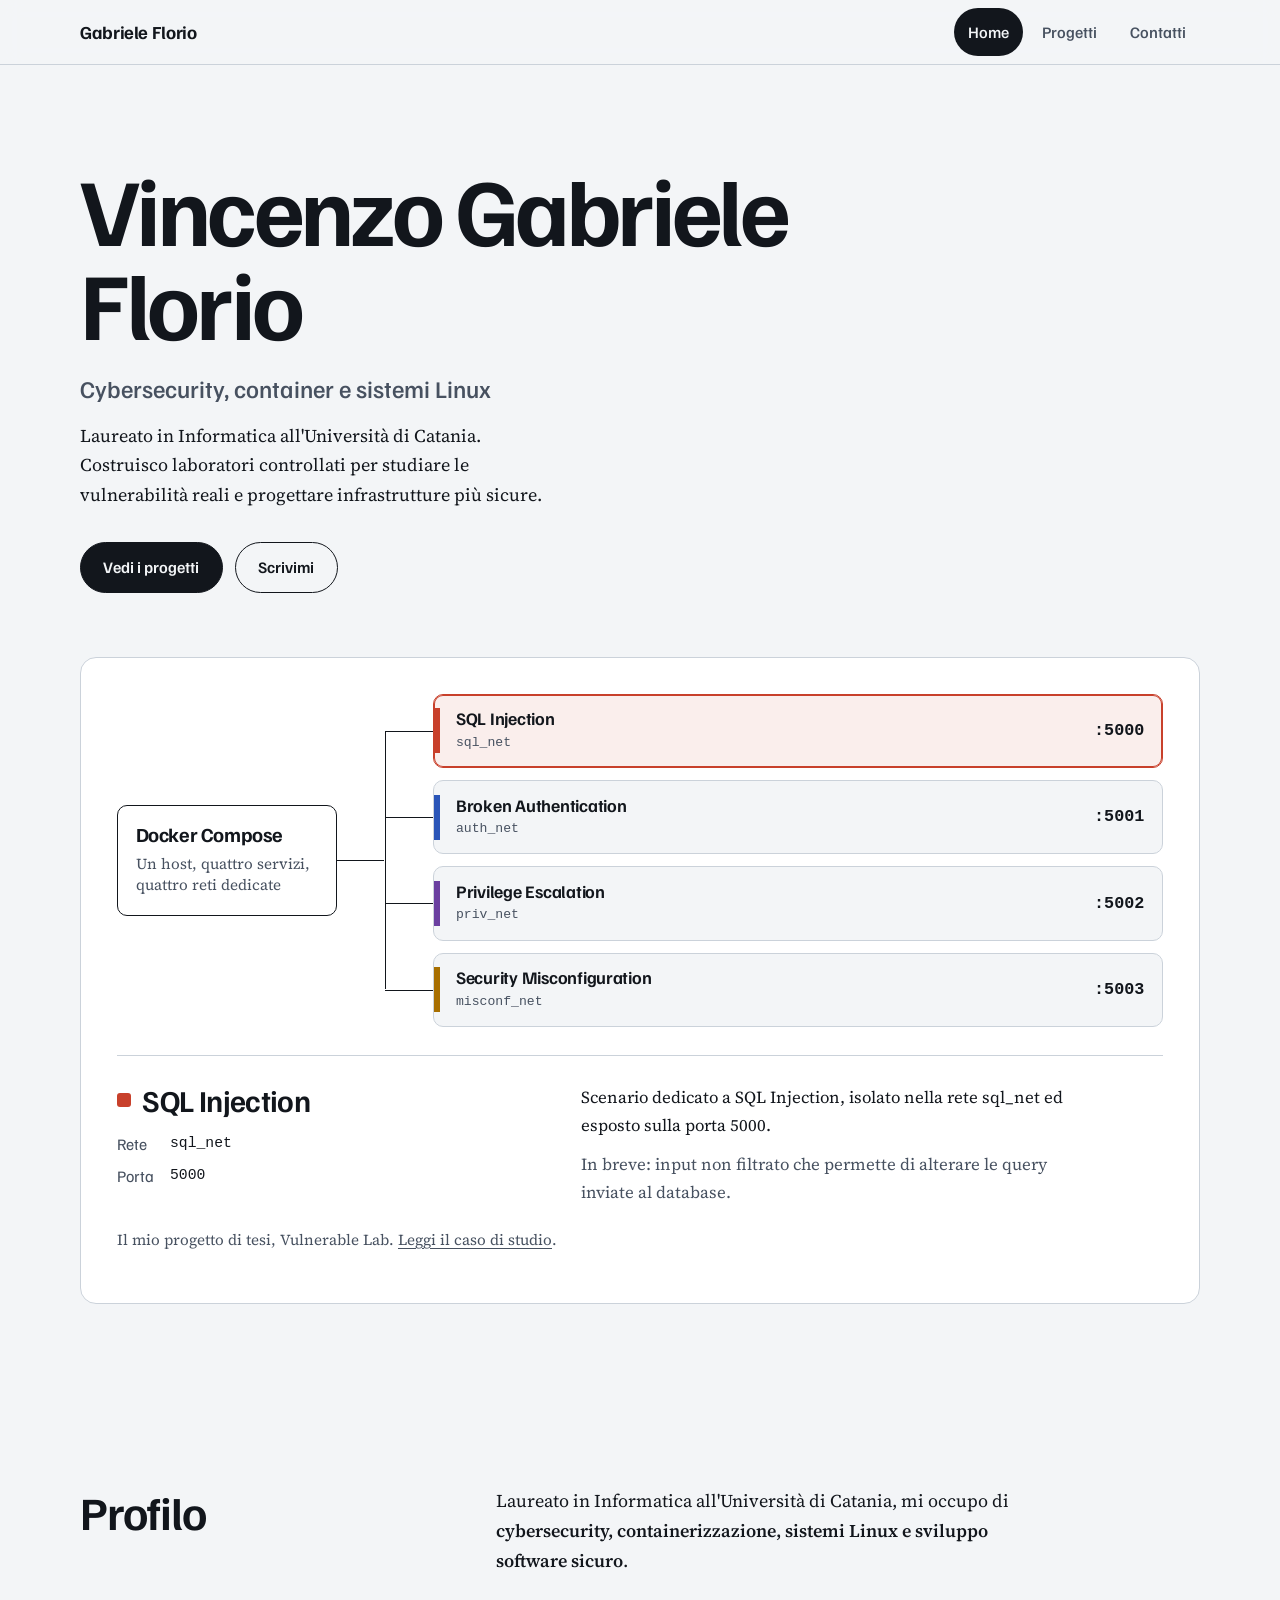
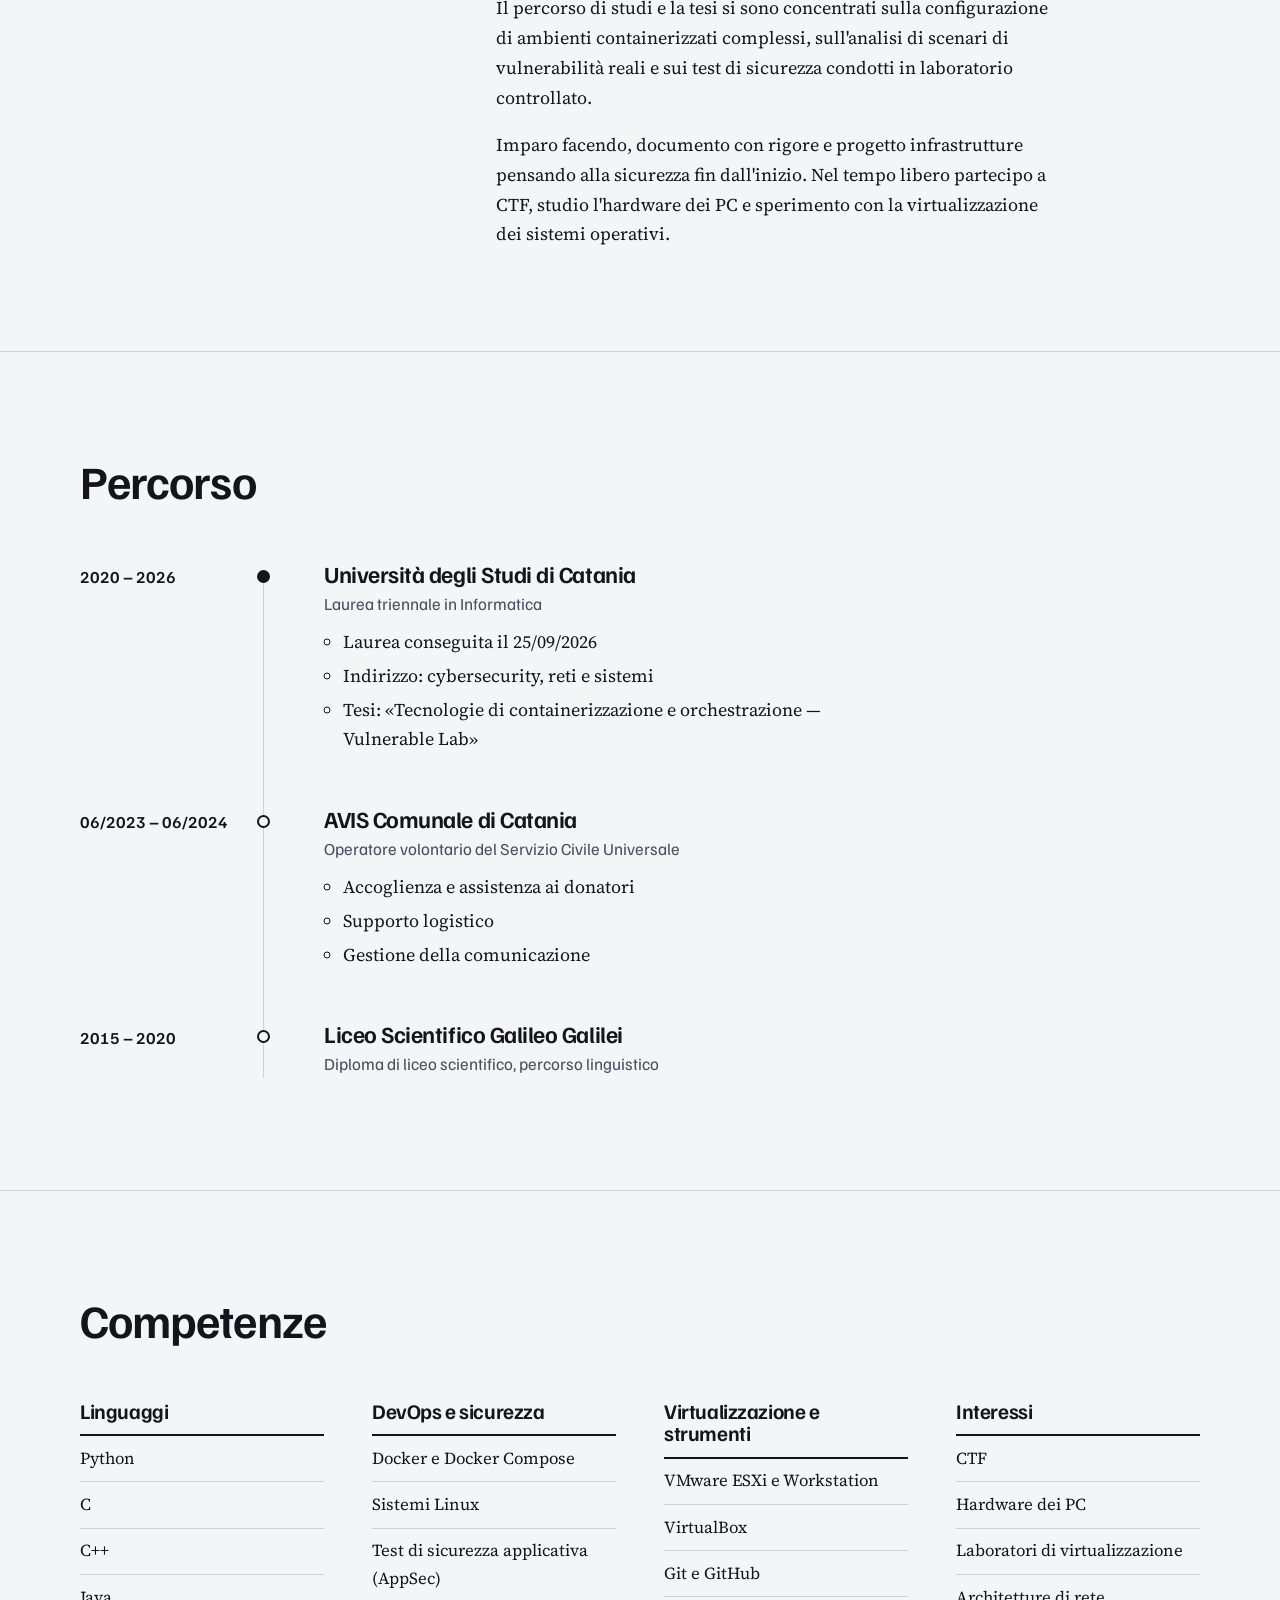
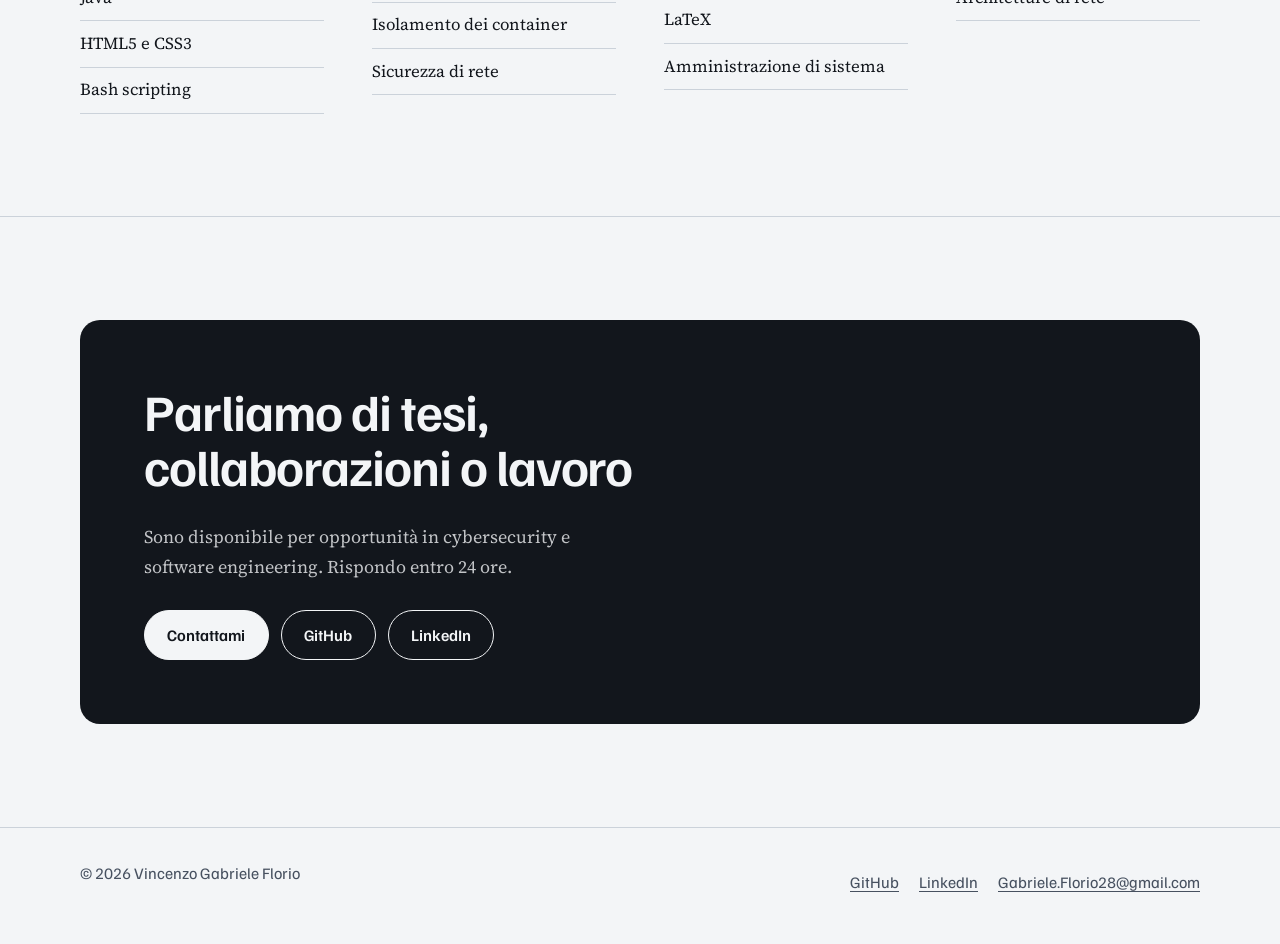
==== commit 14eef561: "refactor: rewrite portfolio website with modern responsive layout and interactive design" ====
--- a/index.html
+++ b/index.html
@@ -1,223 +1,233 @@
 <!DOCTYPE html>
 <html lang="it">
 <head>
-    <meta charset="UTF-8">
-    <meta name="viewport" content="width=device-width, initial-scale=1.0">
-    <title>Vincenzo Gabriele Florio | Cybersecurity Specialist Portfolio</title>
-    <meta name="description" content="Portfolio professionale di Vincenzo Gabriele Florio — Cybersecurity Specialist, Dottore di Primo Livello in Informatica. Esperto in containerizzazione Docker, Linux systems, penetration testing e network security.">
-    <meta name="keywords" content="cybersecurity, portfolio, Docker, Linux, penetration testing, Vincenzo Gabriele Florio">
-    <meta name="author" content="Vincenzo Gabriele Florio">
-    <!-- Open Graph -->
-    <meta property="og:title" content="Vincenzo Gabriele Florio | Cybersecurity Specialist">
-    <meta property="og:description" content="Portfolio professionale — Cybersecurity, Docker, Linux Systems & Network Security.">
-    <meta property="og:type" content="website">
-    <!-- Favicon -->
-    <link rel="icon" type="image/png" href="favicon.png">
-    <!-- CSS -->
-    <link rel="stylesheet" href="css/style.css">
-    <!-- FontAwesome -->
-    <link rel="stylesheet" href="https://cdnjs.cloudflare.com/ajax/libs/font-awesome/6.5.0/css/all.min.css">
+  <meta charset="UTF-8">
+  <meta name="viewport" content="width=device-width, initial-scale=1">
+  <title>Vincenzo Gabriele Florio | Cybersecurity Specialist Portfolio</title>
+  <meta name="description" content="Portfolio di Vincenzo Gabriele Florio, laureato in Informatica all'Università di Catania: cybersecurity, Docker, sistemi Linux e sicurezza di rete.">
+  <meta name="author" content="Vincenzo Gabriele Florio">
+  <meta name="keywords" content="cybersecurity, portfolio, Docker, Linux, penetration testing">
+  <meta name="color-scheme" content="light dark">
+  <meta property="og:type" content="website">
+  <meta property="og:title" content="Vincenzo Gabriele Florio | Cybersecurity Specialist">
+  <meta property="og:description" content="Cybersecurity, containerizzazione e sistemi Linux. Progetto di tesi: Vulnerable Lab.">
+  <link rel="icon" href="favicon.svg" type="image/svg+xml">
+  <link rel="icon" href="favicon.png" type="image/png">
+  <link rel="preconnect" href="https://fonts.googleapis.com">
+  <link rel="preconnect" href="https://fonts.gstatic.com" crossorigin>
+  <link href="https://fonts.googleapis.com/css2?family=Familjen+Grotesk:wght@400..700&family=Source+Serif+4:opsz,wght@8..60,400..700&display=swap" rel="stylesheet">
+  <link rel="stylesheet" href="css/style.css">
 </head>
 <body>
-    <!-- Background Canvas -->
-    <canvas id="matrix-canvas"></canvas>
-
-    <!-- Navigation -->
-    <header class="navbar" id="main-navbar">
-        <a href="index.html" class="nav-logo">
-            <div class="logo-icon">VF</div>
-            <div class="logo-text">Gabriele <span class="logo-accent">Florio</span></div>
-        </a>
-        <button class="nav-toggle" aria-label="Toggle navigation menu" id="nav-toggle-btn">
-            <i class="fa-solid fa-bars"></i>
-        </button>
-        <ul class="nav-links" id="nav-links-list">
-            <li><a href="index.html" class="active">Home</a></li>
-            <li><a href="projects.html">Progetti</a></li>
-            <li><a href="contact.html">Contatti</a></li>
-        </ul>
-    </header>
-
-    <!-- Main Content -->
-    <main class="fade-in">
-
-        <!-- Hero Section -->
-        <section class="container-flex-center">
-
-            <h1 class="hero-name">Vincenzo Gabriele Florio</h1>
-            <div class="hero-subtitle typing-cursor" id="typing-text"></div>
-            <p class="hero-desc">
-                Dottore di Primo Livello in Informatica presso l'Università degli Studi di Catania. Appassionato di 
-                <strong>cybersecurity</strong>, <strong>containerizzazione</strong>, sistemi <strong>Linux</strong> e sviluppo software sicuro.
-            </p>
-            <div class="btn-group">
-                <a href="projects.html" class="btn btn-primary" id="btn-view-projects">
-                    <i class="fa-solid fa-shield-halved"></i> Vedi Progetti
-                </a>
-                <a href="contact.html" class="btn btn-secondary" id="btn-contact-me">
-                    <i class="fa-solid fa-terminal"></i> Contattami
-                </a>
-            </div>
-
-
-        </section>
-
-        <!-- Profile / About — Terminal Card -->
-        <section class="terminal-card reveal" id="about-section">
-            <div class="terminal-header">
-                <div class="terminal-dots">
-                    <span class="dot red"></span>
-                    <span class="dot yellow"></span>
-                    <span class="dot green"></span>
-                </div>
-                <div class="terminal-title">about_me.md</div>
-                <div></div>
-            </div>
-            <div class="terminal-body">
-                <h2 style="font-family: var(--font-mono); font-size: 1.2rem; color: var(--neon-cyan); margin-bottom: 1.25rem;">
-                    # Profilo Professionale
-                </h2>
-                <p style="margin-bottom: 1.25rem; color: var(--text-secondary); line-height: 1.75;">
-                    Il mio percorso universitario e lo sviluppo del mio progetto di tesi mi hanno permesso di specializzarmi 
-                    nella configurazione di ambienti containerizzati complessi, nell'analisi di scenari di vulnerabilità reali 
-                    e nella conduzione di test di attacco in ambienti di laboratorio controllati.
-                </p>
-                <p style="color: var(--text-secondary); line-height: 1.75;">
-                    Credo fermamente nell'apprendimento pratico, nella documentazione rigorosa e nella progettazione sicura delle infrastrutture. 
-                    Oltre allo studio teorico, mi dedico alla risoluzione di CTF (Capture The Flag), allo studio dell'hardware PC 
-                    e alla virtualizzazione di sistemi operativi.
-                </p>
-            </div>
-        </section>
-
-        <!-- Timeline — Education & Experience -->
-        <section class="terminal-card reveal" id="timeline-section">
-            <div class="terminal-header">
-                <div class="terminal-dots">
-                    <span class="dot red"></span>
-                    <span class="dot yellow"></span>
-                    <span class="dot green"></span>
-                </div>
-                <div class="terminal-title">timeline.sh</div>
-                <div></div>
-            </div>
-            <div class="terminal-body">
-                <div class="timeline-container">
-
-                    <!-- Education: University -->
-                    <div class="timeline-item education reveal">
-                        <div class="timeline-header">
-                            <h3 style="color: var(--neon-green);">Università degli Studi di Catania</h3>
-                            <span class="timeline-date">2020 — 2026</span>
-                        </div>
-                        <p class="timeline-role">Laurea Triennale in Informatica</p>
-                        <ul class="timeline-details">
-                            <li>Proclamazione: <strong>25/09/2026</strong>.</li>
-                            <li>Ambito di studio primario: <strong>Cybersecurity, Reti e Sistemi</strong>.</li>
-                            <li>Progetto di Tesi: <em>Tecnologie di containerizzazione e orchestrazione - Vulnerable Lab</em>.</li>
-                        </ul>
-                    </div>
-
-                    <!-- Work: AVIS -->
-                    <div class="timeline-item work reveal">
-                        <div class="timeline-header">
-                            <h3 style="color: var(--neon-violet);">AVIS Comunale di Catania</h3>
-                            <span class="timeline-date">06/2023 — 06/2024</span>
-                        </div>
-                        <p class="timeline-role">Operatore di Servizio Civile Universale / Assistente</p>
-                        <ul class="timeline-details">
-                            <li>Accoglienza, assistenza ed orientamento dei donatori di sangue.</li>
-                            <li>Supporto logistico e organizzativo alle attività quotidiane della struttura.</li>
-                            <li>Gestione ed ottimizzazione della comunicazione interna e con il pubblico.</li>
-                        </ul>
-                    </div>
-
-                    <!-- High School -->
-                    <div class="timeline-item highschool reveal">
-                        <div class="timeline-header">
-                            <h3>Liceo Scientifico Galileo Galilei (Catania)</h3>
-                            <span class="timeline-date">2015 — 2020</span>
-                        </div>
-                        <p class="timeline-role">Diploma di Liceo Scientifico (Indirizzo Linguistico)</p>
-                    </div>
-
-                </div>
-            </div>
-        </section>
-
-        <!-- Technical Skills -->
-        <section class="skills-section reveal" id="skills-section">
-            <h2 class="section-title">competenze_tecniche</h2>
-            <div class="skills-grid stagger-children">
-                
-                <!-- Languages -->
-                <div class="skill-category reveal">
-                    <h3><i class="fa-solid fa-terminal"></i> Linguaggi</h3>
-                    <div class="skills-tags">
-                        <span class="skill-tag">Python</span>
-                        <span class="skill-tag">C</span>
-                        <span class="skill-tag">C++</span>
-                        <span class="skill-tag">Java</span>
-                        <span class="skill-tag">HTML5 / CSS3</span>
-                        <span class="skill-tag">Bash Scripting</span>
-                    </div>
-                </div>
-
-                <!-- DevOps & Security -->
-                <div class="skill-category reveal">
-                    <h3><i class="fa-solid fa-shield-halved"></i> DevOps & Security</h3>
-                    <div class="skills-tags">
-                        <span class="skill-tag">Docker</span>
-                        <span class="skill-tag">Docker Compose</span>
-                        <span class="skill-tag">Linux Systems</span>
-                        <span class="skill-tag">AppSec Testing</span>
-                        <span class="skill-tag">Container Isolation</span>
-                        <span class="skill-tag">Network Security</span>
-                    </div>
-                </div>
-
-                <!-- Virtualization -->
-                <div class="skill-category reveal">
-                    <h3><i class="fa-solid fa-server"></i> Virtualizzazione & Tech</h3>
-                    <div class="skills-tags">
-                        <span class="skill-tag">VMware ESXi / Workstation</span>
-                        <span class="skill-tag">VirtualBox</span>
-                        <span class="skill-tag">Git & GitHub</span>
-                        <span class="skill-tag">LaTeX</span>
-                        <span class="skill-tag">Sysadmin Ess.</span>
-                    </div>
-                </div>
-
-                <!-- Extra Interests -->
-                <div class="skill-category reveal">
-                    <h3><i class="fa-solid fa-puzzle-piece"></i> Interessi Extra</h3>
-                    <div class="skills-tags">
-                        <span class="skill-tag">CTF Challenges</span>
-                        <span class="skill-tag">PC Hardware Assembly</span>
-                        <span class="skill-tag">Virtualization Labs</span>
-                        <span class="skill-tag">Network Architectures</span>
-                    </div>
-                </div>
-
-            </div>
-        </section>
-    </main>
-
-    <!-- Footer -->
-    <footer>
-        <div class="footer-content">
-            <div class="footer-text">
-                &copy; 2026 Vincenzo Gabriele Florio
-            </div>
-            <div class="footer-links">
-                <a href="https://github.com/GabrieleFlorio28" target="_blank" aria-label="GitHub"><i class="fa-brands fa-github"></i></a>
-                <a href="https://www.linkedin.com/in/vincenzo-gabriele-florio-73456a181/" target="_blank" aria-label="LinkedIn"><i class="fa-brands fa-linkedin"></i></a>
-                <a href="mailto:Gabriele.Florio28@gmail.com" aria-label="Email"><i class="fa-solid fa-envelope"></i></a>
-            </div>
-        </div>
-    </footer>
-
-    <!-- JS -->
-    <script src="js/main.js"></script>
+  <a class="skip-link" href="#main">Vai al contenuto</a>
+
+  <header class="site-header">
+    <div class="wrap">
+      <a class="brand" href="index.html">Gabriele Florio</a>
+      <nav class="nav" aria-label="Principale">
+        <a href="index.html" aria-current="page">Home</a>
+        <a href="projects.html">Progetti</a>
+        <a href="contact.html">Contatti</a>
+      </nav>
+    </div>
+  </header>
+
+  <main id="main">
+    <section class="hero">
+      <div class="wrap">
+        <h1>Vincenzo Gabriele Florio</h1>
+        <p class="hero-role">Cybersecurity, container e sistemi Linux</p>
+        <p class="hero-intro">Laureato in Informatica all'Università di Catania. Costruisco laboratori controllati per studiare le vulnerabilità reali e progettare infrastrutture più sicure.</p>
+        <div class="btn-row">
+          <a class="btn btn-solid" href="projects.html">Vedi i progetti</a>
+          <a class="btn" href="contact.html">Scrivimi</a>
+        </div>
+
+        <!-- Il laboratorio della tesi: 4 servizi, 4 reti isolate -->
+        <div class="lab" data-lab>
+          <div class="lab-grid">
+            <div class="lab-host">
+              <strong>Docker Compose</strong>
+              <span>Un host, quattro servizi, quattro reti dedicate</span>
+            </div>
+            <ul class="lanes" aria-label="Scenari del Vulnerable Lab">
+              <li>
+                <button class="lane" type="button" data-lane="sql" aria-pressed="true">
+                  <span class="lane-bar"></span>
+                  <span><span class="lane-name">SQL Injection</span><span class="lane-net">sql_net</span></span>
+                  <span class="lane-port">:5000</span>
+                </button>
+              </li>
+              <li>
+                <button class="lane" type="button" data-lane="auth" aria-pressed="false">
+                  <span class="lane-bar"></span>
+                  <span><span class="lane-name">Broken Authentication</span><span class="lane-net">auth_net</span></span>
+                  <span class="lane-port">:5001</span>
+                </button>
+              </li>
+              <li>
+                <button class="lane" type="button" data-lane="priv" aria-pressed="false">
+                  <span class="lane-bar"></span>
+                  <span><span class="lane-name">Privilege Escalation</span><span class="lane-net">priv_net</span></span>
+                  <span class="lane-port">:5002</span>
+                </button>
+              </li>
+              <li>
+                <button class="lane" type="button" data-lane="misc" aria-pressed="false">
+                  <span class="lane-bar"></span>
+                  <span><span class="lane-name">Security Misconfiguration</span><span class="lane-net">misconf_net</span></span>
+                  <span class="lane-port">:5003</span>
+                </button>
+              </li>
+            </ul>
+          </div>
+
+          <div class="lab-panel" data-panel aria-live="polite">
+            <div>
+              <h3 data-p-title>SQL Injection</h3>
+              <dl>
+                <dt>Rete</dt><dd data-p-net>sql_net</dd>
+                <dt>Porta</dt><dd data-p-port>5000</dd>
+              </dl>
+            </div>
+            <div>
+              <p data-p-summary>Scenario dedicato alla SQL Injection, isolato nella rete sql_net.</p>
+              <p data-p-what>In breve: input non filtrato che permette di alterare le query inviate al database.</p>
+            </div>
+          </div>
+          <p class="lab-foot">Il mio progetto di tesi, Vulnerable Lab. <a href="projects.html">Leggi il caso di studio</a>.</p>
+        </div>
+      </div>
+    </section>
+
+    <section class="section" id="profilo">
+      <div class="wrap split">
+        <h2>Profilo</h2>
+        <div class="prose">
+          <p>Laureato in Informatica all'Università di Catania, mi occupo di <strong>cybersecurity, containerizzazione, sistemi Linux e sviluppo software sicuro</strong>.</p>
+          <p>Il percorso di studi e la tesi si sono concentrati sulla configurazione di ambienti containerizzati complessi, sull'analisi di scenari di vulnerabilità reali e sui test di sicurezza condotti in laboratorio controllato.</p>
+          <p>Imparo facendo, documento con rigore e progetto infrastrutture pensando alla sicurezza fin dall'inizio. Nel tempo libero partecipo a CTF, studio l'hardware dei PC e sperimento con la virtualizzazione dei sistemi operativi.</p>
+        </div>
+      </div>
+    </section>
+
+    <section class="section" id="percorso">
+      <div class="wrap">
+        <div class="section-head">
+          <h2>Percorso</h2>
+        </div>
+        <ol class="timeline">
+          <li class="tl-item">
+            <div class="tl-date">2020 – 2026</div>
+            <div class="tl-body">
+              <h3>Università degli Studi di Catania</h3>
+              <p class="tl-role">Laurea triennale in Informatica</p>
+              <ul>
+                <li>Laurea conseguita il 25/09/2026</li>
+                <li>Indirizzo: cybersecurity, reti e sistemi</li>
+                <li>Tesi: «Tecnologie di containerizzazione e orchestrazione — Vulnerable Lab»</li>
+              </ul>
+            </div>
+          </li>
+          <li class="tl-item">
+            <div class="tl-date">06/2023 – 06/2024</div>
+            <div class="tl-body">
+              <h3>AVIS Comunale di Catania</h3>
+              <p class="tl-role">Operatore volontario del Servizio Civile Universale</p>
+              <ul>
+                <li>Accoglienza e assistenza ai donatori</li>
+                <li>Supporto logistico</li>
+                <li>Gestione della comunicazione</li>
+              </ul>
+            </div>
+          </li>
+          <li class="tl-item">
+            <div class="tl-date">2015 – 2020</div>
+            <div class="tl-body">
+              <h3>Liceo Scientifico Galileo Galilei</h3>
+              <p class="tl-role">Diploma di liceo scientifico, percorso linguistico</p>
+            </div>
+          </li>
+        </ol>
+      </div>
+    </section>
+
+    <section class="section" id="competenze">
+      <div class="wrap">
+        <div class="section-head">
+          <h2>Competenze</h2>
+        </div>
+        <div class="skills">
+          <div>
+            <h3>Linguaggi</h3>
+            <ul>
+              <li>Python</li>
+              <li>C</li>
+              <li>C++</li>
+              <li>Java</li>
+              <li>HTML5 e CSS3</li>
+              <li>Bash scripting</li>
+            </ul>
+          </div>
+          <div>
+            <h3>DevOps e sicurezza</h3>
+            <ul>
+              <li>Docker e Docker Compose</li>
+              <li>Sistemi Linux</li>
+              <li>Test di sicurezza applicativa (AppSec)</li>
+              <li>Isolamento dei container</li>
+              <li>Sicurezza di rete</li>
+            </ul>
+          </div>
+          <div>
+            <h3>Virtualizzazione e strumenti</h3>
+            <ul>
+              <li>VMware ESXi e Workstation</li>
+              <li>VirtualBox</li>
+              <li>Git e GitHub</li>
+              <li>LaTeX</li>
+              <li>Amministrazione di sistema</li>
+            </ul>
+          </div>
+          <div>
+            <h3>Interessi</h3>
+            <ul>
+              <li>CTF</li>
+              <li>Hardware dei PC</li>
+              <li>Laboratori di virtualizzazione</li>
+              <li>Architetture di rete</li>
+            </ul>
+          </div>
+        </div>
+      </div>
+    </section>
+
+    <section class="section">
+      <div class="wrap">
+        <div class="cta">
+          <h2>Parliamo di tesi, collaborazioni o lavoro</h2>
+          <p>Sono disponibile per opportunità in cybersecurity e software engineering. Rispondo entro 24 ore.</p>
+          <div class="btn-row">
+            <a class="btn btn-solid" href="contact.html">Contattami</a>
+            <a class="btn" href="https://github.com/GabrieleFlorio28" rel="noopener">GitHub</a>
+            <a class="btn" href="https://www.linkedin.com/in/vincenzo-gabriele-florio-73456a181/" rel="noopener">LinkedIn</a>
+          </div>
+        </div>
+      </div>
+    </section>
+  </main>
+
+  <footer class="site-footer">
+    <div class="wrap">
+      <span>© <span data-year>2026</span> Vincenzo Gabriele Florio</span>
+      <ul>
+        <li><a href="https://github.com/GabrieleFlorio28" rel="noopener">GitHub</a></li>
+        <li><a href="https://www.linkedin.com/in/vincenzo-gabriele-florio-73456a181/" rel="noopener">LinkedIn</a></li>
+        <li><a href="mailto:Gabriele.Florio28@gmail.com">Gabriele.Florio28@gmail.com</a></li>
+      </ul>
+    </div>
+  </footer>
+
+  <script src="js/main.js"></script>
 </body>
 </html>
--- a/css/style.css
+++ b/css/style.css
@@ -1,1458 +1,1066 @@
-/* 
-   ==========================================================================
-   DESIGN SYSTEM — Vincenzo Gabriele Florio | Cybersecurity Portfolio
-   Theme: Premium Dark Cyber — Glassmorphism, Neon Pulse, Terminal Aesthetic
-   ========================================================================== 
-*/
-
-@import url('https://fonts.googleapis.com/css2?family=JetBrains+Mono:wght@400;500;700&family=Inter:wght@300;400;500;600;700;800;900&display=swap');
-
-/* ---------- Design Tokens ---------- */
+/* ==========================================================================
+   Portfolio — Vincenzo Gabriele Florio
+   Design system: le quattro reti del Vulnerable Lab sono il linguaggio visivo.
+   ========================================================================== */
+
+/* ---------- Tokens ---------- */
 :root {
-    /* Surfaces */
-    --bg-void: #020408;
-    --bg-base: #060a12;
-    --bg-raised: #0b1120;
-    --bg-card: rgba(11, 17, 32, 0.65);
-    --bg-glass: rgba(11, 17, 32, 0.45);
-
-    /* Neon Accents */
-    --neon-cyan: #00e5ff;
-    --neon-cyan-dim: rgba(0, 229, 255, 0.12);
-    --neon-green: #00ff88;
-    --neon-green-dim: rgba(0, 255, 136, 0.10);
-    --neon-violet: #a855f7;
-    --neon-violet-dim: rgba(168, 85, 247, 0.10);
-    --neon-red: #ff4d6a;
-    --neon-amber: #fbbf24;
-
-    /* Text */
-    --text-primary: #f0f4fc;
-    --text-secondary: #8b9cc0;
-    --text-muted: #4d5f80;
-
-    /* Borders */
-    --border-subtle: rgba(0, 229, 255, 0.08);
-    --border-medium: rgba(0, 229, 255, 0.18);
-    --border-strong: rgba(0, 229, 255, 0.35);
-
-    /* Glows */
-    --glow-cyan: 0 0 20px rgba(0, 229, 255, 0.25), 0 0 60px rgba(0, 229, 255, 0.08);
-    --glow-green: 0 0 20px rgba(0, 255, 136, 0.25), 0 0 60px rgba(0, 255, 136, 0.08);
-    --glow-violet: 0 0 20px rgba(168, 85, 247, 0.25), 0 0 60px rgba(168, 85, 247, 0.08);
-
-    /* Shadows */
-    --shadow-card: 0 8px 32px rgba(0, 0, 0, 0.45), inset 0 0 0 1px var(--border-subtle);
-    --shadow-elevated: 0 16px 64px rgba(0, 0, 0, 0.6), inset 0 0 0 1px var(--border-subtle);
-
-    /* Typography */
-    --font-sans: 'Inter', -apple-system, BlinkMacSystemFont, "Segoe UI", Roboto, sans-serif;
-    --font-mono: 'JetBrains Mono', 'Fira Code', 'Consolas', monospace;
-
-    /* Motion */
-    --ease-out: cubic-bezier(0.16, 1, 0.3, 1);
-    --ease-spring: cubic-bezier(0.34, 1.56, 0.64, 1);
-    --duration-fast: 0.15s;
-    --duration-normal: 0.3s;
-    --duration-slow: 0.6s;
-}
-
-/* ==========================================================================
-   Base Reset & Foundation
-   ========================================================================== */
-
-*, *::before, *::after {
-    box-sizing: border-box;
-    margin: 0;
-    padding: 0;
+  --paper: #f3f5f7;
+  --surface: #ffffff;
+  --ink: #12161c;
+  --muted: #475160;
+  --rule: #cbd2da;
+  --focus: #1b4fd8;
+
+  /* una tinta per rete — usate solo per le reti del laboratorio */
+  --sql: #c8402b;
+  --auth: #2a55b8;
+  --priv: #6b3fa0;
+  --misc: #a86f00;
+
+  --f-display: "Familjen Grotesk", "Helvetica Neue", Arial, sans-serif;
+  --f-text: "Source Serif 4", Georgia, "Times New Roman", serif;
+  --f-code: ui-monospace, SFMono-Regular, Menlo, Consolas, monospace;
+
+  --wrap: 1120px;
+  --gutter: clamp(1.25rem, 4vw, 2.5rem);
+  --radius: 10px;
+}
+
+@media (prefers-color-scheme: dark) {
+  :root {
+    --paper: #0e1217;
+    --surface: #161b22;
+    --ink: #e9edf2;
+    --muted: #9aa5b4;
+    --rule: #2b333e;
+    --focus: #7ca2ff;
+    --sql: #f0705a;
+    --auth: #7c9cf2;
+    --priv: #b58ce8;
+    --misc: #e5ae3a;
+  }
+}
+
+/* ---------- Base ---------- */
+*,
+*::before,
+*::after {
+  box-sizing: border-box;
 }
 
 html {
-    scroll-behavior: smooth;
-    height: 100%;
-    font-size: 16px;
+  -webkit-text-size-adjust: 100%;
+  scroll-behavior: smooth;
 }
 
 body {
-    background-color: var(--bg-base);
-    color: var(--text-primary);
-    font-family: var(--font-sans);
-    line-height: 1.65;
-    overflow-x: hidden;
-    min-height: 100vh;
-    display: flex;
-    flex-direction: column;
-    position: relative;
-    -webkit-font-smoothing: antialiased;
-    -moz-osx-font-smoothing: grayscale;
-}
-
-/* Ambient gradient backdrop */
-body::before {
-    content: '';
-    position: fixed;
-    top: -50%;
-    left: -50%;
-    width: 200%;
-    height: 200%;
-    background:
-        radial-gradient(ellipse at 20% 0%, rgba(0, 229, 255, 0.06) 0%, transparent 50%),
-        radial-gradient(ellipse at 80% 10%, rgba(168, 85, 247, 0.05) 0%, transparent 50%),
-        radial-gradient(ellipse at 50% 100%, rgba(0, 255, 136, 0.03) 0%, transparent 50%);
-    z-index: 0;
-    pointer-events: none;
-    animation: ambientDrift 25s ease-in-out infinite alternate;
-}
-
-@keyframes ambientDrift {
-    0%   { transform: translate(0, 0) rotate(0deg); }
-    50%  { transform: translate(-2%, 1%) rotate(1deg); }
-    100% { transform: translate(1%, -1%) rotate(-0.5deg); }
-}
-
-/* Scanline overlay — very subtle */
-body::after {
-    content: '';
-    position: fixed;
-    inset: 0;
-    background: repeating-linear-gradient(
-        0deg,
-        transparent,
-        transparent 2px,
-        rgba(0, 229, 255, 0.008) 2px,
-        rgba(0, 229, 255, 0.008) 4px
-    );
-    z-index: 9998;
-    pointer-events: none;
-}
-
-/* Custom scrollbar */
-::-webkit-scrollbar { width: 6px; }
-::-webkit-scrollbar-track { background: var(--bg-void); }
-::-webkit-scrollbar-thumb {
-    background: var(--border-medium);
-    border-radius: 3px;
-}
-::-webkit-scrollbar-thumb:hover {
-    background: var(--neon-cyan);
-    box-shadow: var(--glow-cyan);
-}
-
-/* ==========================================================================
-   Background Canvas
-   ========================================================================== */
-
-#matrix-canvas {
-    position: fixed;
-    inset: 0;
-    width: 100%;
-    height: 100%;
-    z-index: 0;
-    pointer-events: none;
-    opacity: 0.08;
-}
-
-/* ==========================================================================
-   Typography
-   ========================================================================== */
+  margin: 0;
+  background: var(--paper);
+  color: var(--ink);
+  font-family: var(--f-text);
+  font-size: 1.125rem;
+  line-height: 1.65;
+  -webkit-font-smoothing: antialiased;
+}
+
+img,
+svg {
+  display: block;
+  max-width: 100%;
+}
 
 a {
-    color: var(--neon-cyan);
-    text-decoration: none;
-    transition: color var(--duration-fast) var(--ease-out),
-                text-shadow var(--duration-fast) var(--ease-out);
+  color: inherit;
+  text-underline-offset: 0.2em;
+  text-decoration-thickness: 1px;
 }
 
 a:hover {
-    color: #fff;
-    text-shadow: 0 0 12px rgba(0, 229, 255, 0.4);
-}
-
-h1, h2, h3, h4, h5, h6 {
-    font-weight: 700;
-    letter-spacing: -0.025em;
-    color: var(--text-primary);
-}
-
-code, pre, .terminal-text {
-    font-family: var(--font-mono);
-}
-
-::selection {
-    background: rgba(0, 229, 255, 0.2);
-    color: var(--text-primary);
-}
-
-/* ==========================================================================
-   Navigation Bar
-   ========================================================================== */
-
-.navbar {
-    position: sticky;
-    top: 0;
-    z-index: 1000;
-    background: rgba(6, 10, 18, 0.75);
-    backdrop-filter: blur(20px) saturate(1.5);
-    -webkit-backdrop-filter: blur(20px) saturate(1.5);
-    border-bottom: 1px solid var(--border-subtle);
-    padding: 0 2.5rem;
-    height: 64px;
-    display: flex;
-    justify-content: space-between;
-    align-items: center;
-    transition: background var(--duration-normal) var(--ease-out),
-                box-shadow var(--duration-normal) var(--ease-out);
-}
-
-.navbar.scrolled {
-    background: rgba(6, 10, 18, 0.92);
-    box-shadow: 0 4px 30px rgba(0, 0, 0, 0.4);
-}
-
-/* Logo */
-.nav-logo {
-    display: flex;
-    align-items: center;
-    gap: 0.75rem;
-    text-decoration: none;
-    position: relative;
-    z-index: 2;
-}
-
-.nav-logo .logo-icon {
-    width: 38px;
-    height: 38px;
-    border: 1.5px solid var(--neon-cyan);
-    border-radius: 10px;
-    display: flex;
-    align-items: center;
-    justify-content: center;
-    font-family: var(--font-mono);
-    font-size: 0.85rem;
-    font-weight: 700;
-    color: var(--neon-cyan);
-    background: var(--neon-cyan-dim);
-    transition: all var(--duration-normal) var(--ease-spring);
-    position: relative;
-    overflow: hidden;
-}
-
-.nav-logo .logo-icon::after {
-    content: '';
-    position: absolute;
-    inset: -50%;
-    background: conic-gradient(from 0deg, transparent, var(--neon-cyan), transparent);
-    opacity: 0;
-    transition: opacity var(--duration-normal) var(--ease-out);
-    animation: spinGlow 4s linear infinite;
-}
-
-@keyframes spinGlow {
-    100% { transform: rotate(360deg); }
-}
-
-.nav-logo:hover .logo-icon {
-    box-shadow: var(--glow-cyan);
-    transform: scale(1.08);
-    border-color: var(--neon-cyan);
-}
-
-.nav-logo:hover .logo-icon::after {
-    opacity: 0.15;
-}
-
-.nav-logo .logo-text {
-    font-family: var(--font-sans);
-    font-weight: 600;
-    font-size: 1rem;
-    color: var(--text-primary);
-    letter-spacing: 0.01em;
-}
-
-.nav-logo .logo-text .logo-accent {
-    color: var(--neon-cyan);
-    font-weight: 700;
-}
-
-/* Nav Links */
-.nav-links {
-    display: flex;
-    list-style: none;
-    gap: 0.25rem;
-}
-
-.nav-links li a {
-    font-family: var(--font-mono);
-    font-size: 0.82rem;
-    font-weight: 500;
-    color: var(--text-secondary);
-    padding: 0.5rem 1rem;
-    border-radius: 8px;
-    position: relative;
-    transition: all var(--duration-normal) var(--ease-out);
-    letter-spacing: 0.02em;
-}
-
-.nav-links li a::before {
-    content: '';
-    position: absolute;
-    inset: 0;
-    border-radius: 8px;
-    background: var(--neon-cyan-dim);
-    opacity: 0;
-    transition: opacity var(--duration-fast) var(--ease-out);
-}
-
-.nav-links li a:hover,
-.nav-links li a.active {
-    color: var(--neon-cyan);
-    text-shadow: 0 0 10px rgba(0, 229, 255, 0.3);
-}
-
-.nav-links li a:hover::before,
-.nav-links li a.active::before {
-    opacity: 1;
-}
-
-.nav-links li a.active {
-    color: var(--text-primary);
-    background: rgba(0, 229, 255, 0.08);
-    border: 1px solid var(--border-medium);
-}
-
-/* Mobile Toggle */
-.nav-toggle {
-    display: none;
-    background: none;
-    border: 1px solid var(--border-medium);
-    border-radius: 8px;
-    color: var(--text-primary);
-    font-size: 1.15rem;
-    cursor: pointer;
-    width: 40px;
-    height: 40px;
-    align-items: center;
-    justify-content: center;
-    transition: all var(--duration-fast) var(--ease-out);
-}
-
-.nav-toggle:hover {
-    border-color: var(--neon-cyan);
-    color: var(--neon-cyan);
-    box-shadow: var(--glow-cyan);
-}
-
-/* ==========================================================================
-   Layout Containers
-   ========================================================================== */
-
-main {
-    flex: 1;
-    max-width: 1200px;
-    width: 100%;
-    margin: 0 auto;
-    padding: 4rem 2rem;
-    position: relative;
-    z-index: 1;
-}
-
-.container-flex-center {
-    display: flex;
-    flex-direction: column;
-    justify-content: center;
-    align-items: center;
-    min-height: 75vh;
-    text-align: center;
-    padding: 2rem 0;
-}
-
-/* ==========================================================================
-   Hero Section
-   ========================================================================== */
-
-.hero-badge {
-    display: inline-flex;
-    align-items: center;
-    gap: 0.5rem;
-    padding: 0.4rem 1rem;
-    background: var(--neon-cyan-dim);
-    border: 1px solid var(--border-medium);
-    border-radius: 100px;
-    font-family: var(--font-mono);
-    font-size: 0.75rem;
-    font-weight: 500;
-    color: var(--neon-cyan);
-    margin-bottom: 1.5rem;
-    letter-spacing: 0.06em;
-    text-transform: uppercase;
-    animation: badgePulse 3s ease-in-out infinite;
-}
-
-.hero-badge .pulse-dot {
-    width: 6px;
-    height: 6px;
-    border-radius: 50%;
-    background: var(--neon-green);
-    box-shadow: 0 0 8px var(--neon-green);
-    animation: dotPulse 2s ease-in-out infinite;
-}
-
-@keyframes dotPulse {
-    0%, 100% { opacity: 1; transform: scale(1); }
-    50% { opacity: 0.5; transform: scale(0.8); }
-}
-
-@keyframes badgePulse {
-    0%, 100% { box-shadow: 0 0 0 0 rgba(0, 229, 255, 0); }
-    50% { box-shadow: 0 0 0 6px rgba(0, 229, 255, 0.06); }
-}
-
-.hero-name {
-    font-size: clamp(2.8rem, 7vw, 5rem);
-    font-weight: 900;
-    line-height: 1.05;
-    margin-bottom: 1rem;
-    background: linear-gradient(135deg, #ffffff 0%, var(--neon-cyan) 50%, var(--neon-violet) 100%);
-    background-size: 200% 200%;
-    -webkit-background-clip: text;
-    -webkit-text-fill-color: transparent;
-    background-clip: text;
-    animation: gradientShift 6s ease-in-out infinite alternate;
-    letter-spacing: -0.03em;
-}
-
-@keyframes gradientShift {
-    0%   { background-position: 0% 50%; }
-    100% { background-position: 100% 50%; }
-}
-
-.hero-subtitle {
-    font-family: var(--font-mono);
-    font-size: clamp(0.95rem, 2.5vw, 1.35rem);
-    color: var(--neon-green);
-    text-shadow: 0 0 12px rgba(0, 255, 136, 0.2);
-    margin-bottom: 1.75rem;
-    min-height: 2.2rem;
-}
-
-.hero-desc {
-    max-width: 620px;
-    color: var(--text-secondary);
-    font-size: 1.1rem;
-    line-height: 1.7;
-    margin-bottom: 2.5rem;
-    font-weight: 400;
-}
-
-/* ==========================================================================
-   Buttons
-   ========================================================================== */
-
-.btn-group {
-    display: flex;
-    gap: 1rem;
-    justify-content: center;
-    flex-wrap: wrap;
-}
-
+  text-decoration-thickness: 2px;
+}
+
+:focus-visible {
+  outline: 3px solid var(--focus);
+  outline-offset: 3px;
+  border-radius: 4px;
+}
+
+h1,
+h2,
+h3 {
+  font-family: var(--f-display);
+  line-height: 1.08;
+  letter-spacing: -0.02em;
+  margin: 0;
+  font-weight: 650;
+}
+
+p {
+  margin: 0 0 1em;
+}
+
+code,
+.code {
+  font-family: var(--f-code);
+  font-size: 0.88em;
+}
+
+.wrap {
+  width: min(100% - 2 * var(--gutter), var(--wrap));
+  margin-inline: auto;
+}
+
+.skip-link {
+  position: absolute;
+  left: var(--gutter);
+  top: -4rem;
+  background: var(--ink);
+  color: var(--paper);
+  padding: 0.6rem 1rem;
+  border-radius: 6px;
+  z-index: 100;
+  font-family: var(--f-display);
+}
+
+.skip-link:focus {
+  top: 0.75rem;
+}
+
+/* ---------- Header ---------- */
+.site-header {
+  position: sticky;
+  top: 0;
+  z-index: 50;
+  background: color-mix(in srgb, var(--paper) 88%, transparent);
+  backdrop-filter: blur(10px);
+  -webkit-backdrop-filter: blur(10px);
+  border-bottom: 1px solid var(--rule);
+}
+
+.site-header .wrap {
+  display: flex;
+  align-items: center;
+  justify-content: space-between;
+  gap: 1rem;
+  min-height: 64px;
+}
+
+.brand {
+  font-family: var(--f-display);
+  font-weight: 700;
+  font-size: 1.15rem;
+  letter-spacing: -0.02em;
+  text-decoration: none;
+  white-space: nowrap;
+}
+
+.nav {
+  display: flex;
+  gap: 0.25rem;
+}
+
+.nav a {
+  font-family: var(--f-display);
+  font-size: 1rem;
+  font-weight: 500;
+  text-decoration: none;
+  padding: 0.65rem 0.9rem;
+  border-radius: 999px;
+  color: var(--muted);
+  min-height: 44px;
+  display: inline-flex;
+  align-items: center;
+}
+
+.nav a:hover {
+  color: var(--ink);
+  background: color-mix(in srgb, var(--ink) 7%, transparent);
+}
+
+.nav a[aria-current="page"] {
+  color: var(--paper);
+  background: var(--ink);
+}
+
+/* ---------- Buttons ---------- */
 .btn {
-    font-family: var(--font-mono);
-    padding: 0.75rem 1.75rem;
-    border-radius: 10px;
-    font-size: 0.85rem;
-    font-weight: 600;
-    letter-spacing: 0.04em;
-    cursor: pointer;
-    transition: all var(--duration-normal) var(--ease-spring);
-    position: relative;
-    overflow: hidden;
-    display: inline-flex;
-    align-items: center;
-    gap: 0.5rem;
-    text-transform: uppercase;
-}
-
-.btn::before {
-    content: '';
-    position: absolute;
-    top: 0;
-    left: -100%;
-    width: 100%;
-    height: 100%;
-    background: linear-gradient(90deg, transparent, rgba(255, 255, 255, 0.06), transparent);
-    transition: left 0.5s var(--ease-out);
-}
-
-.btn:hover::before {
-    left: 100%;
-}
-
-.btn-primary {
-    background: transparent;
-    border: 1px solid var(--neon-cyan);
-    color: var(--neon-cyan);
-    box-shadow: inset 0 0 0 0 var(--neon-cyan);
-}
-
-.btn-primary:hover {
-    background: var(--neon-cyan);
-    color: var(--bg-void);
-    box-shadow: var(--glow-cyan);
-    transform: translateY(-2px);
-    text-shadow: none;
-}
-
-.btn-secondary {
-    background: transparent;
-    border: 1px solid var(--neon-violet);
-    color: var(--neon-violet);
-}
-
-.btn-secondary:hover {
-    background: var(--neon-violet);
-    color: var(--text-primary);
-    box-shadow: var(--glow-violet);
-    transform: translateY(-2px);
-}
-
-/* ==========================================================================
-   Scroll-Reveal Animations
-   ========================================================================== */
-
-.reveal {
-    opacity: 0;
-    transform: translateY(40px);
-    transition: opacity 0.8s var(--ease-out),
-                transform 0.8s var(--ease-out);
-}
-
-.reveal.visible {
-    opacity: 1;
-    transform: translateY(0);
-}
-
-.stagger-children .reveal:nth-child(1) { transition-delay: 0.05s; }
-.stagger-children .reveal:nth-child(2) { transition-delay: 0.12s; }
-.stagger-children .reveal:nth-child(3) { transition-delay: 0.19s; }
-.stagger-children .reveal:nth-child(4) { transition-delay: 0.26s; }
-.stagger-children .reveal:nth-child(5) { transition-delay: 0.33s; }
-.stagger-children .reveal:nth-child(6) { transition-delay: 0.40s; }
-
-/* ==========================================================================
-   Terminal Card — Glassmorphism Panel
-   ========================================================================== */
-
-.terminal-card {
-    background: var(--bg-card);
-    border: 1px solid var(--border-subtle);
-    border-radius: 16px;
-    overflow: hidden;
-    box-shadow: var(--shadow-card);
-    backdrop-filter: blur(16px) saturate(1.3);
-    -webkit-backdrop-filter: blur(16px) saturate(1.3);
-    transition: all var(--duration-slow) var(--ease-out);
-    margin-bottom: 2.5rem;
-    position: relative;
-}
-
-.terminal-card::before {
-    content: '';
-    position: absolute;
-    top: 0;
+  display: inline-flex;
+  align-items: center;
+  justify-content: center;
+  gap: 0.5rem;
+  min-height: 48px;
+  padding: 0.7rem 1.4rem;
+  border-radius: 999px;
+  border: 1.5px solid var(--ink);
+  font-family: var(--f-display);
+  font-weight: 600;
+  font-size: 1rem;
+  text-decoration: none;
+  cursor: pointer;
+  background: transparent;
+  color: var(--ink);
+  transition: background-color 0.18s ease, color 0.18s ease, transform 0.18s ease;
+}
+
+.btn:hover {
+  background: color-mix(in srgb, var(--ink) 8%, transparent);
+}
+
+.btn:active {
+  transform: translateY(1px);
+}
+
+.btn-solid {
+  background: var(--ink);
+  color: var(--paper);
+}
+
+.btn-solid:hover {
+  background: color-mix(in srgb, var(--ink) 82%, var(--paper));
+}
+
+.btn-row {
+  display: flex;
+  flex-wrap: wrap;
+  gap: 0.75rem;
+}
+
+/* ---------- Sezioni ---------- */
+.section {
+  padding-block: clamp(3.5rem, 8vw, 6.5rem);
+}
+
+.section + .section {
+  border-top: 1px solid var(--rule);
+}
+
+.section-head {
+  display: grid;
+  grid-template-columns: minmax(0, 1fr);
+  gap: 1rem;
+  margin-bottom: clamp(2rem, 5vw, 3.5rem);
+}
+
+.section-head h2 {
+  font-size: clamp(1.9rem, 4vw, 2.9rem);
+}
+
+.lede {
+  font-size: 1.25rem;
+  color: var(--muted);
+  max-width: 60ch;
+}
+
+/* ---------- Hero ---------- */
+.hero {
+  padding-top: clamp(3rem, 8vw, 6rem);
+  padding-bottom: clamp(3rem, 7vw, 5rem);
+}
+
+.hero h1 {
+  font-size: clamp(2.7rem, 8.2vw, 6rem);
+  font-weight: 700;
+  letter-spacing: -0.04em;
+  line-height: 0.98;
+  max-width: 14ch;
+}
+
+.hero-role {
+  font-family: var(--f-display);
+  font-size: clamp(1.15rem, 2.4vw, 1.5rem);
+  font-weight: 500;
+  color: var(--muted);
+  margin: 1.25rem 0 0.75rem;
+}
+
+.hero-intro {
+  max-width: 54ch;
+  margin-bottom: 2rem;
+}
+
+/* ---------- Laboratorio: diagramma interattivo ---------- */
+.lab {
+  margin-top: clamp(2.5rem, 6vw, 4rem);
+  background: var(--surface);
+  border: 1px solid var(--rule);
+  border-radius: calc(var(--radius) * 1.6);
+  padding: clamp(1.25rem, 3vw, 2.25rem);
+}
+
+.lab-grid {
+  display: grid;
+  grid-template-columns: minmax(0, 220px) minmax(0, 1fr);
+  gap: clamp(1.5rem, 4vw, 3rem);
+  align-items: stretch;
+}
+
+.lab-host {
+  align-self: center;
+  border: 1.5px solid var(--ink);
+  border-radius: var(--radius);
+  padding: 1.1rem 1.1rem 1.2rem;
+  position: relative;
+}
+
+.lab-host strong {
+  display: block;
+  font-family: var(--f-display);
+  font-size: 1.25rem;
+  letter-spacing: -0.02em;
+  line-height: 1.15;
+}
+
+.lab-host span {
+  display: block;
+  margin-top: 0.4rem;
+  font-size: 0.95rem;
+  line-height: 1.4;
+  color: var(--muted);
+}
+
+/* connettore host → dorsale */
+.lab-host::after {
+  content: "";
+  position: absolute;
+  top: 50%;
+  left: 100%;
+  width: clamp(1.5rem, 4vw, 3rem);
+  border-top: 1.5px solid var(--ink);
+}
+
+.lanes {
+  list-style: none;
+  margin: 0;
+  padding: 0 0 0 clamp(1.5rem, 4vw, 3rem);
+  display: grid;
+  gap: 0.75rem;
+  position: relative;
+}
+
+/* dorsale verticale */
+.lanes::before {
+  content: "";
+  position: absolute;
+  left: 0;
+  top: 2.4rem;
+  bottom: 2.4rem;
+  border-left: 1.5px solid var(--ink);
+  transform-origin: top;
+}
+
+.lanes li {
+  position: relative;
+}
+
+/* ramo orizzontale dalla dorsale alla rete */
+.lanes li::before {
+  content: "";
+  position: absolute;
+  left: calc(-1 * clamp(1.5rem, 4vw, 3rem));
+  top: 50%;
+  width: clamp(1.5rem, 4vw, 3rem);
+  border-top: 1.5px solid var(--ink);
+  transform-origin: left;
+}
+
+.lane {
+  --tint: var(--sql);
+  width: 100%;
+  display: grid;
+  grid-template-columns: 6px minmax(0, 1fr) auto;
+  align-items: center;
+  gap: 1rem;
+  text-align: left;
+  padding: 0.85rem 1.1rem 0.85rem 0;
+  min-height: 64px;
+  border: 1px solid var(--rule);
+  border-radius: var(--radius);
+  background: var(--paper);
+  color: var(--ink);
+  font: inherit;
+  cursor: pointer;
+  overflow: hidden;
+  transition: border-color 0.18s ease, background-color 0.18s ease, opacity 0.18s ease;
+}
+
+.lane[data-lane="sql"] { --tint: var(--sql); }
+.lane[data-lane="auth"] { --tint: var(--auth); }
+.lane[data-lane="priv"] { --tint: var(--priv); }
+.lane[data-lane="misc"] { --tint: var(--misc); }
+
+.lane-bar {
+  align-self: stretch;
+  background: var(--tint);
+  transform-origin: top;
+}
+
+.lane-name {
+  display: block;
+  font-family: var(--f-display);
+  font-weight: 650;
+  font-size: 1.1rem;
+  letter-spacing: -0.015em;
+  line-height: 1.2;
+}
+
+.lane-net {
+  display: block;
+  font-family: var(--f-code);
+  font-size: 0.82rem;
+  color: var(--muted);
+  margin-top: 0.15rem;
+}
+
+.lane-port {
+  font-family: var(--f-code);
+  font-size: 1.05rem;
+  font-weight: 600;
+}
+
+.lane:hover {
+  border-color: var(--tint);
+}
+
+.lane[aria-pressed="true"] {
+  border-color: var(--tint);
+  background: color-mix(in srgb, var(--tint) 9%, var(--surface));
+  box-shadow: inset 0 0 0 1px var(--tint);
+}
+
+.lanes:has(.lane[aria-pressed="true"]) .lane[aria-pressed="false"] {
+  opacity: 0.72;
+}
+
+.lanes:has(.lane[aria-pressed="true"]) .lane[aria-pressed="false"]:hover {
+  opacity: 1;
+}
+
+/* pannello dettaglio */
+.lab-panel {
+  margin-top: clamp(1.25rem, 3vw, 1.75rem);
+  padding-top: clamp(1.25rem, 3vw, 1.75rem);
+  border-top: 1px solid var(--rule);
+  display: grid;
+  grid-template-columns: minmax(0, 1fr) minmax(0, 1.4fr);
+  gap: 1rem clamp(1.5rem, 4vw, 3rem);
+}
+
+.lab-panel h3 {
+  font-size: clamp(1.4rem, 2.6vw, 1.9rem);
+  display: flex;
+  align-items: center;
+  gap: 0.7rem;
+}
+
+.lab-panel h3::before {
+  content: "";
+  flex: none;
+  width: 14px;
+  height: 14px;
+  border-radius: 3px;
+  background: var(--panel-tint, var(--sql));
+}
+
+.lab-panel dl {
+  margin: 0.9rem 0 0;
+  display: grid;
+  grid-template-columns: auto 1fr;
+  gap: 0.35rem 1rem;
+  font-size: 1rem;
+}
+
+.lab-panel dt {
+  color: var(--muted);
+  font-family: var(--f-display);
+}
+
+.lab-panel dd {
+  margin: 0;
+  font-family: var(--f-code);
+  font-size: 0.92rem;
+}
+
+.lab-panel p {
+  margin: 0;
+  font-size: 1.05rem;
+  max-width: 56ch;
+}
+
+.lab-panel p + p {
+  margin-top: 0.75rem;
+  color: var(--muted);
+}
+
+.lab-foot {
+  margin-top: 1.25rem;
+  font-size: 0.95rem;
+  color: var(--muted);
+}
+
+/* l'unico momento animato: il laboratorio si costruisce una volta */
+@media (prefers-reduced-motion: no-preference) {
+  .lab-host {
+    animation: lab-in 0.5s ease-out both;
+  }
+
+  .lanes::before {
+    animation: draw-y 0.6s 0.3s cubic-bezier(0.65, 0, 0.35, 1) both;
+  }
+
+  .lanes li::before {
+    animation: draw-x 0.35s ease-out both;
+  }
+
+  .lanes li:nth-child(1)::before { animation-delay: 0.7s; }
+  .lanes li:nth-child(2)::before { animation-delay: 0.85s; }
+  .lanes li:nth-child(3)::before { animation-delay: 1s; }
+  .lanes li:nth-child(4)::before { animation-delay: 1.15s; }
+
+  .lanes .lane {
+    animation: lane-in 0.45s ease-out both;
+  }
+
+  .lanes li:nth-child(1) .lane { animation-delay: 0.9s; }
+  .lanes li:nth-child(2) .lane { animation-delay: 1.05s; }
+  .lanes li:nth-child(3) .lane { animation-delay: 1.2s; }
+  .lanes li:nth-child(4) .lane { animation-delay: 1.35s; }
+
+  @keyframes lab-in {
+    from { opacity: 0; transform: translateX(-12px); }
+    to { opacity: 1; transform: none; }
+  }
+
+  @keyframes draw-y {
+    from { transform: scaleY(0); }
+    to { transform: scaleY(1); }
+  }
+
+  @keyframes draw-x {
+    from { transform: scaleX(0); }
+    to { transform: scaleX(1); }
+  }
+
+  @keyframes lane-in {
+    from { opacity: 0; transform: translateX(-10px); }
+    to { opacity: 1; transform: none; }
+  }
+}
+
+/* ---------- Profilo ---------- */
+.split {
+  display: grid;
+  grid-template-columns: minmax(0, 1fr) minmax(0, 2fr);
+  gap: clamp(1.5rem, 5vw, 4rem);
+}
+
+.split h2 {
+  font-size: clamp(1.9rem, 4vw, 2.9rem);
+}
+
+.prose {
+  max-width: 62ch;
+}
+
+.prose p:last-child {
+  margin-bottom: 0;
+}
+
+.prose strong {
+  font-weight: 600;
+}
+
+/* ---------- Percorso ---------- */
+.timeline {
+  list-style: none;
+  margin: 0;
+  padding: 0;
+  position: relative;
+}
+
+.timeline::before {
+  content: "";
+  position: absolute;
+  left: calc(11rem + 7px);
+  top: 0.6rem;
+  bottom: 0.6rem;
+  border-left: 1.5px solid var(--rule);
+}
+
+.tl-item {
+  display: grid;
+  grid-template-columns: 11rem minmax(0, 1fr);
+  gap: 0 clamp(1.5rem, 4vw, 3rem);
+  padding-bottom: clamp(2rem, 5vw, 3rem);
+  position: relative;
+}
+
+.tl-item:last-child {
+  padding-bottom: 0;
+}
+
+.tl-item::before {
+  content: "";
+  position: absolute;
+  left: calc(11rem + 1px);
+  top: 0.55rem;
+  width: 13px;
+  height: 13px;
+  border-radius: 50%;
+  background: var(--paper);
+  border: 2px solid var(--ink);
+}
+
+.tl-item:first-child::before {
+  background: var(--ink);
+}
+
+.tl-date {
+  font-family: var(--f-display);
+  font-weight: 600;
+  font-size: 1.05rem;
+  padding-top: 0.15rem;
+}
+
+.tl-body {
+  padding-left: clamp(0.5rem, 2vw, 1.25rem);
+}
+
+.tl-body h3 {
+  font-size: 1.45rem;
+}
+
+.tl-role {
+  font-family: var(--f-display);
+  color: var(--muted);
+  font-size: 1.05rem;
+  margin: 0.25rem 0 0.6rem;
+}
+
+.tl-body ul {
+  margin: 0;
+  padding-left: 1.2rem;
+  max-width: 58ch;
+}
+
+.tl-body li {
+  margin-bottom: 0.25rem;
+}
+
+/* ---------- Competenze ---------- */
+.skills {
+  display: grid;
+  grid-template-columns: repeat(auto-fit, minmax(230px, 1fr));
+  gap: clamp(1.75rem, 4vw, 3rem) clamp(1.5rem, 4vw, 3rem);
+}
+
+.skills h3 {
+  font-size: 1.3rem;
+  padding-bottom: 0.75rem;
+  border-bottom: 2px solid var(--ink);
+}
+
+.skills ul {
+  list-style: none;
+  margin: 0;
+  padding: 0;
+}
+
+.skills li {
+  padding: 0.55rem 0;
+  border-bottom: 1px solid var(--rule);
+  font-size: 1.05rem;
+}
+
+/* ---------- Chiusura / CTA ---------- */
+.cta {
+  background: var(--ink);
+  color: var(--paper);
+  border-radius: calc(var(--radius) * 2);
+  padding: clamp(2rem, 6vw, 4rem);
+  display: grid;
+  gap: 1.75rem;
+}
+
+.cta h2 {
+  font-size: clamp(1.9rem, 4.4vw, 3.2rem);
+  max-width: 20ch;
+}
+
+.cta p {
+  margin: 0;
+  max-width: 52ch;
+  color: color-mix(in srgb, var(--paper) 78%, var(--ink));
+}
+
+.cta .btn {
+  border-color: var(--paper);
+  color: var(--paper);
+}
+
+.cta .btn-solid {
+  background: var(--paper);
+  color: var(--ink);
+}
+
+.cta .btn:hover {
+  background: color-mix(in srgb, var(--paper) 16%, transparent);
+}
+
+.cta .btn-solid:hover {
+  background: color-mix(in srgb, var(--paper) 86%, var(--ink));
+}
+
+/* ---------- Pagina progetti ---------- */
+.page-head {
+  padding-top: clamp(3rem, 8vw, 5.5rem);
+  padding-bottom: clamp(2rem, 5vw, 3.5rem);
+}
+
+.page-head h1 {
+  font-size: clamp(2.6rem, 7vw, 5rem);
+  letter-spacing: -0.04em;
+  line-height: 1;
+}
+
+.page-head .lede {
+  margin-top: 1.25rem;
+}
+
+.facts {
+  display: grid;
+  grid-template-columns: repeat(auto-fit, minmax(190px, 1fr));
+  gap: 1.5rem 2rem;
+  margin: 0;
+  padding-block: 1.5rem;
+  border-block: 1px solid var(--rule);
+}
+
+.facts dt {
+  font-family: var(--f-display);
+  color: var(--muted);
+  font-size: 0.98rem;
+}
+
+.facts dd {
+  margin: 0.15rem 0 0;
+  font-family: var(--f-display);
+  font-weight: 600;
+  font-size: 1.15rem;
+  line-height: 1.3;
+}
+
+.stack {
+  list-style: none;
+  margin: 0;
+  padding: 0;
+  display: flex;
+  flex-wrap: wrap;
+  gap: 0.5rem;
+}
+
+.stack li {
+  font-family: var(--f-display);
+  font-weight: 500;
+  font-size: 1rem;
+  padding: 0.35rem 0.85rem;
+  border: 1px solid var(--ink);
+  border-radius: 999px;
+}
+
+.test-box {
+  border: 1px solid var(--rule);
+  background: var(--surface);
+  border-radius: calc(var(--radius) * 1.6);
+  padding: clamp(1.25rem, 3vw, 2rem);
+  display: grid;
+  gap: 0.5rem;
+}
+
+.test-box h3 {
+  font-size: 1.5rem;
+}
+
+.test-box p {
+  margin: 0;
+  max-width: 58ch;
+}
+
+.test-box code {
+  background: color-mix(in srgb, var(--ink) 8%, transparent);
+  padding: 0.1em 0.45em;
+  border-radius: 4px;
+}
+
+/* ---------- Contatti ---------- */
+.contact-grid {
+  display: grid;
+  grid-template-columns: minmax(0, 1fr) minmax(0, 1.15fr);
+  gap: clamp(2rem, 6vw, 5rem);
+  align-items: start;
+}
+
+.contact-list {
+  list-style: none;
+  margin: 0;
+  padding: 0;
+}
+
+.contact-list li {
+  display: grid;
+  grid-template-columns: 7.5rem minmax(0, 1fr) auto;
+  align-items: center;
+  gap: 0.75rem;
+  padding: 0.95rem 0;
+  border-bottom: 1px solid var(--rule);
+}
+
+.contact-list li:first-child {
+  border-top: 1px solid var(--rule);
+}
+
+.contact-list .k {
+  font-family: var(--f-display);
+  color: var(--muted);
+  font-size: 1rem;
+}
+
+.contact-list .v {
+  font-family: var(--f-display);
+  font-weight: 550;
+  font-size: 1.1rem;
+  overflow-wrap: anywhere;
+}
+
+.copy-btn {
+  font-family: var(--f-display);
+  font-size: 0.95rem;
+  font-weight: 550;
+  background: transparent;
+  border: 1px solid var(--rule);
+  color: var(--ink);
+  border-radius: 999px;
+  padding: 0.4rem 0.95rem;
+  min-height: 44px;
+  cursor: pointer;
+  transition: background-color 0.18s ease, border-color 0.18s ease;
+}
+
+.copy-btn:hover {
+  border-color: var(--ink);
+}
+
+.copy-btn.is-done {
+  background: var(--ink);
+  color: var(--paper);
+  border-color: var(--ink);
+}
+
+.reply-note {
+  margin-top: 1.5rem;
+  color: var(--muted);
+}
+
+.form {
+  background: var(--surface);
+  border: 1px solid var(--rule);
+  border-radius: calc(var(--radius) * 1.6);
+  padding: clamp(1.25rem, 3.5vw, 2.25rem);
+  display: grid;
+  gap: 1.25rem;
+}
+
+.form h2 {
+  font-size: 1.7rem;
+}
+
+.field {
+  display: grid;
+  gap: 0.4rem;
+}
+
+.field label {
+  font-family: var(--f-display);
+  font-weight: 600;
+  font-size: 1rem;
+}
+
+.field input,
+.field textarea {
+  font: inherit;
+  font-size: 1.05rem;
+  color: var(--ink);
+  background: var(--paper);
+  border: 1.5px solid var(--rule);
+  border-radius: var(--radius);
+  padding: 0.75rem 0.9rem;
+  min-height: 48px;
+  width: 100%;
+  transition: border-color 0.18s ease;
+}
+
+.field textarea {
+  min-height: 160px;
+  resize: vertical;
+}
+
+.field input:hover,
+.field textarea:hover {
+  border-color: var(--muted);
+}
+
+.field input:focus-visible,
+.field textarea:focus-visible {
+  outline: 3px solid var(--focus);
+  outline-offset: 1px;
+  border-color: var(--focus);
+}
+
+.form-note {
+  margin: 0;
+  font-size: 0.98rem;
+  color: var(--muted);
+}
+
+/* ---------- Footer ---------- */
+.site-footer {
+  border-top: 1px solid var(--rule);
+  padding-block: 2rem 2.5rem;
+  font-family: var(--f-display);
+  font-size: 1rem;
+  color: var(--muted);
+}
+
+.site-footer .wrap {
+  display: flex;
+  flex-wrap: wrap;
+  justify-content: space-between;
+  gap: 0.75rem 2rem;
+}
+
+.site-footer ul {
+  list-style: none;
+  display: flex;
+  flex-wrap: wrap;
+  gap: 0.25rem 1.25rem;
+  margin: 0;
+  padding: 0;
+}
+
+.site-footer a {
+  display: inline-flex;
+  align-items: center;
+  min-height: 44px;
+}
+
+.sr-only {
+  position: absolute;
+  width: 1px;
+  height: 1px;
+  overflow: hidden;
+  clip: rect(0 0 0 0);
+  white-space: nowrap;
+}
+
+/* ---------- Responsive ---------- */
+@media (max-width: 860px) {
+  .lab-grid {
+    grid-template-columns: minmax(0, 1fr);
+  }
+
+  /* su mobile l'host sta sopra e si aggancia alla dorsale */
+  .lab-host {
+    justify-self: start;
+    min-width: 12rem;
+  }
+
+  .lab-host::after {
+    top: 100%;
     left: 0;
-    right: 0;
-    height: 1px;
-    background: linear-gradient(90deg, transparent, var(--neon-cyan), var(--neon-violet), transparent);
-    opacity: 0;
-    transition: opacity var(--duration-normal) var(--ease-out);
-}
-
-.terminal-card:hover {
-    border-color: var(--border-medium);
-    box-shadow: var(--shadow-elevated), 0 0 30px rgba(0, 229, 255, 0.04);
-    transform: translateY(-3px);
-}
-
-.terminal-card:hover::before {
-    opacity: 0.6;
-}
-
-.terminal-header {
-    background: rgba(6, 10, 18, 0.9);
-    border-bottom: 1px solid var(--border-subtle);
-    padding: 0.8rem 1.25rem;
-    display: flex;
-    justify-content: space-between;
-    align-items: center;
-}
-
-.terminal-dots {
-    display: flex;
-    gap: 7px;
-}
-
-.dot {
-    width: 11px;
-    height: 11px;
-    border-radius: 50%;
-    transition: all var(--duration-fast) var(--ease-out);
-}
-
-.terminal-card:hover .dot {
-    box-shadow: 0 0 8px currentColor;
-}
-
-.dot.red    { background: #ff5f56; color: #ff5f56; }
-.dot.yellow { background: #ffbd2e; color: #ffbd2e; }
-.dot.green  { background: #27c93f; color: #27c93f; }
-
-.terminal-title {
-    font-family: var(--font-mono);
-    font-size: 0.78rem;
-    color: var(--text-muted);
-    letter-spacing: 0.02em;
-}
-
-.terminal-body {
-    padding: 2rem;
-    position: relative;
-}
-
-/* ==========================================================================
-   Section Titles
-   ========================================================================== */
-
-.section-title {
-    font-family: var(--font-mono);
-    font-size: 1.5rem;
-    color: var(--neon-cyan);
-    margin-bottom: 2rem;
-    display: flex;
-    align-items: center;
-    gap: 0.75rem;
-    position: relative;
-}
-
-.section-title::before {
-    content: "//";
-    color: var(--neon-violet);
-    font-weight: 700;
-}
-
-.section-title::after {
-    content: '';
-    flex: 1;
-    height: 1px;
-    background: linear-gradient(90deg, var(--border-medium), transparent);
-    margin-left: 1rem;
-}
-
-/* ==========================================================================
-   Skills Grid
-   ========================================================================== */
-
-.skills-section {
-    margin-top: 5rem;
-    width: 100%;
-}
-
-.skills-grid {
-    display: grid;
-    grid-template-columns: repeat(auto-fill, minmax(280px, 1fr));
-    gap: 1.25rem;
-}
-
-.skill-category {
-    background: var(--bg-glass);
-    border: 1px solid var(--border-subtle);
-    border-radius: 14px;
-    padding: 1.75rem;
-    transition: all var(--duration-slow) var(--ease-out);
-    position: relative;
-    overflow: hidden;
-    backdrop-filter: blur(12px);
-    -webkit-backdrop-filter: blur(12px);
-}
-
-.skill-category::before {
-    content: '';
-    position: absolute;
-    top: 0;
+    width: 0;
+    height: clamp(1.5rem, 4vw, 3rem);
+    border-top: 0;
+    border-left: 1.5px solid var(--ink);
+  }
+
+  .lanes::before {
+    top: calc(-1 * clamp(1.5rem, 4vw, 3rem));
+  }
+
+  .lab-panel {
+    grid-template-columns: minmax(0, 1fr);
+  }
+
+  .split,
+  .contact-grid {
+    grid-template-columns: minmax(0, 1fr);
+  }
+
+  .timeline::before {
+    left: 6px;
+  }
+
+  .tl-item {
+    grid-template-columns: minmax(0, 1fr);
+    padding-left: 2rem;
+  }
+
+  .tl-item::before {
     left: 0;
-    right: 0;
-    height: 2px;
-    background: linear-gradient(90deg, var(--neon-cyan), var(--neon-violet), var(--neon-green));
-    background-size: 200% 100%;
-    opacity: 0;
-    transition: opacity var(--duration-normal) var(--ease-out);
-    animation: gradientSlide 4s linear infinite;
-}
-
-@keyframes gradientSlide {
-    0%   { background-position: 0% 0%; }
-    100% { background-position: 200% 0%; }
-}
-
-.skill-category:hover {
-    border-color: var(--border-medium);
-    transform: translateY(-6px);
-    box-shadow: 0 20px 40px rgba(0, 0, 0, 0.3), 0 0 20px rgba(0, 229, 255, 0.05);
-}
-
-.skill-category:hover::before {
-    opacity: 1;
-}
-
-.skill-category h3 {
-    font-family: var(--font-mono);
+  }
+
+  .tl-body {
+    padding-left: 0;
+  }
+
+  .tl-date {
+    margin-bottom: 0.25rem;
+  }
+}
+
+@media (max-width: 560px) {
+  body {
+    font-size: 1.06rem;
+  }
+
+  .lane {
+    grid-template-columns: 6px minmax(0, 1fr);
+  }
+
+  .lane-port {
+    grid-column: 2;
+    grid-row: 2;
+  }
+
+  .contact-list li {
+    grid-template-columns: minmax(0, 1fr) auto;
+  }
+
+  .contact-list .k {
+    grid-column: 1 / -1;
+    font-size: 0.92rem;
+  }
+
+  .brand {
+    font-size: 1.02rem;
+  }
+
+  .nav {
+    gap: 0;
+  }
+
+  .nav a {
+    padding-inline: 0.6rem;
     font-size: 0.95rem;
-    margin-bottom: 1.25rem;
-    color: var(--neon-green);
-    border-bottom: 1px solid rgba(255, 255, 255, 0.04);
-    padding-bottom: 0.6rem;
-    display: flex;
-    align-items: center;
-    gap: 0.5rem;
-}
-
-.skill-category h3 i {
-    font-size: 0.9rem;
-    color: var(--neon-cyan);
-    transition: all var(--duration-normal) var(--ease-out);
-}
-
-.skill-category:hover h3 i {
-    text-shadow: var(--glow-cyan);
-    transform: scale(1.2) rotate(-5deg);
-}
-
-.skills-tags {
-    display: flex;
-    flex-wrap: wrap;
-    gap: 0.5rem;
-}
-
-.skill-tag {
-    background: rgba(0, 229, 255, 0.04);
-    border: 1px solid rgba(0, 229, 255, 0.1);
-    color: var(--text-secondary);
-    padding: 0.35rem 0.8rem;
-    border-radius: 100px;
-    font-size: 0.78rem;
-    font-family: var(--font-mono);
-    transition: all var(--duration-normal) var(--ease-spring);
-    cursor: default;
-}
-
-.skill-tag:hover {
-    border-color: var(--neon-cyan);
-    background: rgba(0, 229, 255, 0.12);
-    box-shadow: 0 0 15px rgba(0, 229, 255, 0.12);
-    color: var(--neon-cyan);
-    transform: translateY(-2px) scale(1.05);
-}
-
-/* ==========================================================================
-   Timeline
-   ========================================================================== */
-
-.timeline-container {
-    display: flex;
-    flex-direction: column;
-    position: relative;
-    padding-left: 2.5rem;
-}
-
-.timeline-container::before {
-    content: '';
-    position: absolute;
-    left: 0;
-    top: 0.5rem;
-    bottom: 0.5rem;
-    width: 2px;
-    background: linear-gradient(180deg, var(--neon-green), var(--neon-violet), var(--text-muted));
-    border-radius: 2px;
-}
-
-.timeline-item {
-    position: relative;
-    padding: 1.5rem 0;
-    padding-left: 1.5rem;
-    transition: all var(--duration-normal) var(--ease-out);
-}
-
-.timeline-item::before {
-    content: '';
-    position: absolute;
-    left: -2.5rem;
-    top: 1.85rem;
-    width: 12px;
-    height: 12px;
-    border-radius: 50%;
-    border: 2px solid var(--neon-cyan);
-    background: var(--bg-base);
-    transition: all var(--duration-normal) var(--ease-spring);
-    z-index: 1;
-    transform: translateX(-5px);
-}
-
-.timeline-item:hover {
-    padding-left: 2rem;
-}
-
-.timeline-item:hover::before {
-    background: var(--neon-cyan);
-    box-shadow: 0 0 16px rgba(0, 229, 255, 0.5);
-    transform: translateX(-5px) scale(1.3);
-}
-
-.timeline-item.education::before { border-color: var(--neon-green); }
-.timeline-item.education:hover::before {
-    background: var(--neon-green);
-    box-shadow: 0 0 16px rgba(0, 255, 136, 0.5);
-}
-
-.timeline-item.work::before { border-color: var(--neon-violet); }
-.timeline-item.work:hover::before {
-    background: var(--neon-violet);
-    box-shadow: 0 0 16px rgba(168, 85, 247, 0.5);
-}
-
-.timeline-item.highschool::before { border-color: var(--text-muted); }
-.timeline-item.highschool:hover::before {
-    background: var(--text-muted);
-    box-shadow: 0 0 16px rgba(77, 95, 128, 0.4);
-}
-
-.timeline-header {
-    display: flex;
-    justify-content: space-between;
-    align-items: baseline;
-    flex-wrap: wrap;
-    gap: 0.5rem;
-    margin-bottom: 0.4rem;
-}
-
-.timeline-header h3 {
-    font-family: var(--font-mono);
-    font-size: 1.05rem;
-    color: var(--text-primary);
-}
-
-.timeline-date {
-    font-family: var(--font-mono);
-    font-size: 0.78rem;
-    color: var(--text-muted);
-    background: rgba(0, 229, 255, 0.05);
-    padding: 0.2rem 0.7rem;
-    border-radius: 100px;
-    border: 1px solid var(--border-subtle);
-}
-
-.timeline-role {
-    font-weight: 600;
-    color: var(--text-primary);
-    margin-bottom: 0.5rem;
-    font-size: 0.95rem;
-}
-
-.timeline-details {
-    list-style: none;
-    padding: 0;
-    display: flex;
-    flex-direction: column;
-    gap: 0.35rem;
-}
-
-.timeline-details li {
-    color: var(--text-secondary);
-    font-size: 0.88rem;
-    padding-left: 1.25rem;
-    position: relative;
-}
-
-.timeline-details li::before {
-    content: '▸';
-    position: absolute;
-    left: 0;
-    color: var(--neon-cyan);
-    font-weight: 700;
-}
-
-/* ==========================================================================
-   Projects & Thesis Page
-   ========================================================================== */
-
-.project-hero {
-    margin-bottom: 4rem;
-}
-
-.project-meta-grid {
-    display: grid;
-    grid-template-columns: repeat(auto-fit, minmax(200px, 1fr));
-    gap: 1.25rem;
-    margin-top: 2rem;
-    background: var(--bg-glass);
-    backdrop-filter: blur(12px);
-    -webkit-backdrop-filter: blur(12px);
-    padding: 1.75rem;
-    border-radius: 14px;
-    border: 1px solid var(--border-subtle);
-}
-
-.meta-item {
-    font-size: 0.92rem;
-    color: var(--text-secondary);
-}
-
-.meta-item strong {
-    display: block;
-    color: var(--neon-cyan);
-    font-family: var(--font-mono);
-    font-size: 0.72rem;
-    margin-bottom: 0.3rem;
-    text-transform: uppercase;
-    letter-spacing: 0.08em;
-}
-
-.lab-section {
-    display: grid;
-    grid-template-columns: 1.2fr 0.8fr;
-    gap: 2rem;
-    align-items: start;
-    margin-top: 3rem;
-}
-
-/* SVG Diagram */
-.diagram-container {
-    background: rgba(2, 4, 8, 0.8);
-    border: 1px solid var(--border-subtle);
-    border-radius: 14px;
-    padding: 1.25rem;
-    box-shadow: var(--shadow-card);
-    height: 100%;
-    min-height: 400px;
-    display: flex;
-    flex-direction: column;
-    justify-content: space-between;
-}
-
-.diagram-svg-wrapper {
-    flex-grow: 1;
-    display: flex;
-    align-items: center;
-    justify-content: center;
-}
-
-.diagram-caption {
-    font-family: var(--font-mono);
-    font-size: 0.75rem;
-    color: var(--text-muted);
-    text-align: center;
-    margin-top: 0.75rem;
-}
-
-/* SVG Nodes */
-.svg-node {
-    cursor: pointer;
-    transition: transform var(--duration-fast) var(--ease-out);
-}
-
-.svg-node circle {
-    stroke-width: 2px;
-    transition: all var(--duration-normal) var(--ease-out);
-}
-
-.svg-node text {
-    font-family: var(--font-mono);
-    font-size: 10px;
-    fill: var(--text-primary);
-    text-anchor: middle;
-    pointer-events: none;
-    user-select: none;
-}
-
-.svg-node:hover circle {
-    stroke-width: 3px;
-    filter: drop-shadow(0px 0px 10px currentColor);
-}
-
-.svg-node.active circle {
-    stroke-width: 4px;
-    filter: drop-shadow(0px 0px 16px currentColor);
-}
-
-.svg-edge {
-    stroke-dasharray: 4;
-    animation: dash 15s linear infinite;
-}
-
-@keyframes dash {
-    to { stroke-dashoffset: -100; }
-}
-
-/* Details Panel */
-.details-panel {
-    display: flex;
-    flex-direction: column;
-    height: 100%;
-}
-
-.placeholder-detail {
-    display: flex;
-    flex-direction: column;
-    justify-content: center;
-    align-items: center;
-    height: 300px;
-    color: var(--text-muted);
-    border: 1px dashed rgba(255, 255, 255, 0.06);
-    border-radius: 12px;
-    text-align: center;
-    padding: 2rem;
-}
-
-.placeholder-detail i {
-    font-size: 2.5rem;
-    margin-bottom: 1rem;
-    color: var(--border-medium);
-}
-
-.active-detail {
-    display: none;
-    animation: panelFadeIn 0.4s var(--ease-out);
-}
-
-.active-detail.show {
-    display: block;
-}
-
-@keyframes panelFadeIn {
-    from { opacity: 0; transform: translateY(12px); }
-    to { opacity: 1; transform: translateY(0); }
-}
-
-.detail-header {
-    border-bottom: 1px solid rgba(255, 255, 255, 0.08);
-    padding-bottom: 0.75rem;
-    margin-bottom: 1rem;
-}
-
-.detail-header h3 {
-    font-size: 1.35rem;
-    color: var(--neon-cyan);
-}
-
-.detail-network {
-    font-family: var(--font-mono);
-    font-size: 0.82rem;
-    color: var(--neon-violet);
-    margin-top: 0.25rem;
-}
-
-.detail-desc {
-    color: var(--text-secondary);
-    font-size: 0.92rem;
-    margin-bottom: 1.25rem;
-    line-height: 1.65;
-}
-
-.detail-tech-stack {
-    display: flex;
-    gap: 0.5rem;
-    margin-bottom: 1.5rem;
-    flex-wrap: wrap;
-}
-
-.detail-vuln-box {
-    background: rgba(255, 77, 106, 0.04);
-    border: 1px solid rgba(255, 77, 106, 0.15);
-    border-radius: 10px;
-    padding: 1.25rem;
-    font-family: var(--font-mono);
-    font-size: 0.82rem;
-    margin-bottom: 1.5rem;
-    line-height: 1.6;
-    color: var(--text-secondary);
-}
-
-.detail-vuln-box strong {
-    color: var(--neon-red);
-    display: block;
-    margin-bottom: 0.5rem;
-    font-size: 0.75rem;
-    letter-spacing: 0.06em;
-    text-transform: uppercase;
-}
-
-/* ==========================================================================
-   Contact Page
-   ========================================================================== */
-
-.contact-section {
-    display: grid;
-    grid-template-columns: 1fr 1.2fr;
-    gap: 3rem;
-    margin-top: 2rem;
-}
-
-.contact-info-list {
-    list-style: none;
-    display: flex;
-    flex-direction: column;
-    gap: 1.25rem;
-    margin-top: 1.5rem;
-}
-
-.contact-item {
-    display: flex;
-    align-items: center;
-    gap: 1.25rem;
-    padding: 1rem;
-    border-radius: 12px;
-    border: 1px solid transparent;
-    transition: all var(--duration-normal) var(--ease-out);
-}
-
-.contact-item:hover {
-    transform: translateX(8px);
-    background: var(--bg-glass);
-    border-color: var(--border-subtle);
-}
-
-.contact-icon {
-    width: 48px;
-    height: 48px;
-    background: var(--neon-cyan-dim);
-    border: 1px solid var(--border-subtle);
-    border-radius: 12px;
-    display: flex;
-    align-items: center;
-    justify-content: center;
-    font-size: 1.15rem;
-    color: var(--neon-cyan);
-    transition: all var(--duration-normal) var(--ease-spring);
-    flex-shrink: 0;
-}
-
-.contact-item:hover .contact-icon {
-    border-color: var(--neon-cyan);
-    box-shadow: var(--glow-cyan);
-    background: rgba(0, 229, 255, 0.15);
-    transform: scale(1.1) rotate(-3deg);
-}
-
-.contact-text h4 {
-    font-family: var(--font-mono);
-    font-size: 0.72rem;
-    color: var(--text-muted);
-    letter-spacing: 0.08em;
-    text-transform: uppercase;
-    margin-bottom: 0.2rem;
-}
-
-.contact-text p,
-.contact-text a {
-    font-size: 0.95rem;
-    font-weight: 500;
-}
-
-/* Form */
-.contact-form {
-    display: flex;
-    flex-direction: column;
-    gap: 1.25rem;
-}
-
-.form-group {
-    display: flex;
-    flex-direction: column;
-    gap: 0.5rem;
-}
-
-.form-group label {
-    font-family: var(--font-mono);
-    font-size: 0.78rem;
-    color: var(--text-secondary);
-    letter-spacing: 0.04em;
-    text-transform: uppercase;
-}
-
-.form-control {
-    background: rgba(2, 4, 8, 0.7);
-    border: 1px solid var(--border-subtle);
-    border-radius: 10px;
-    padding: 0.85rem 1rem;
-    color: var(--text-primary);
-    font-family: var(--font-sans);
-    font-size: 0.95rem;
-    transition: all var(--duration-normal) var(--ease-out);
-}
-
-.form-control::placeholder {
-    color: var(--text-muted);
-}
-
-.form-control:focus {
-    outline: none;
-    border-color: var(--neon-cyan);
-    box-shadow: 0 0 0 3px rgba(0, 229, 255, 0.08), var(--glow-cyan);
-}
-
-textarea.form-control {
-    resize: vertical;
-    min-height: 130px;
-}
-
-/* Alerts */
-.alert {
-    padding: 0.85rem 1rem;
-    border-radius: 10px;
-    font-family: var(--font-mono);
-    font-size: 0.82rem;
-    display: none;
-}
-
-.alert-success {
-    background: var(--neon-green-dim);
-    border: 1px solid rgba(0, 255, 136, 0.25);
-    color: var(--neon-green);
-}
-
-.alert-error {
-    background: rgba(255, 77, 106, 0.06);
-    border: 1px solid rgba(255, 77, 106, 0.25);
-    color: var(--neon-red);
-}
-
-/* ==========================================================================
-   Footer
-   ========================================================================== */
-
-footer {
-    border-top: 1px solid var(--border-subtle);
-    background: var(--bg-void);
-    padding: 2rem;
-    text-align: center;
-    font-size: 0.82rem;
-    color: var(--text-muted);
-    position: relative;
-    z-index: 1;
-}
-
-.footer-content {
-    max-width: 1200px;
-    margin: 0 auto;
-    display: flex;
-    justify-content: space-between;
-    align-items: center;
-    flex-wrap: wrap;
-    gap: 1rem;
-}
-
-.footer-text {
-    font-family: var(--font-mono);
-}
-
-.footer-links {
-    display: flex;
-    gap: 1rem;
-    font-size: 1.15rem;
-}
-
-.footer-links a {
-    color: var(--text-muted);
-    transition: all var(--duration-normal) var(--ease-out);
-    width: 36px;
-    height: 36px;
-    display: flex;
-    align-items: center;
-    justify-content: center;
-    border-radius: 10px;
-    border: 1px solid transparent;
-}
-
-.footer-links a:hover {
-    color: var(--neon-cyan);
-    border-color: var(--border-medium);
-    background: var(--neon-cyan-dim);
-    box-shadow: var(--glow-cyan);
-    transform: translateY(-2px);
-}
-
-/* ==========================================================================
-   Animations & Utilities
-   ========================================================================== */
-
-@keyframes fadeIn {
-    from { opacity: 0; transform: translateY(12px); }
-    to   { opacity: 1; transform: translateY(0); }
-}
-
-.fade-in {
-    animation: fadeIn 0.7s var(--ease-out) forwards;
-}
-
-/* Typing cursor */
-.typing-cursor::after {
-    content: "▌";
-    animation: blink 1s step-end infinite;
-    color: var(--neon-green);
-    font-weight: 400;
-}
-
-@keyframes blink {
-    from, to { opacity: 1; }
-    50% { opacity: 0; }
-}
-
-/* Floating animation */
-@keyframes float {
-    0%, 100% { transform: translateY(0px); }
-    50% { transform: translateY(-10px); }
-}
-
-/* Pulse */
-@keyframes pulse {
-    0%, 100% { opacity: 1; }
-    50% { opacity: 0.6; }
-}
-
-/* ==========================================================================
-   Cyber Stats Row (Home page)
-   ========================================================================== */
-
-.cyber-stats {
-    display: grid;
-    grid-template-columns: repeat(auto-fit, minmax(160px, 1fr));
-    gap: 1rem;
-    margin-top: 3rem;
-    margin-bottom: 1rem;
-    width: 100%;
-    max-width: 700px;
-}
-
-.stat-item {
-    text-align: center;
-    padding: 1.5rem 1rem;
-    background: var(--bg-glass);
-    border: 1px solid var(--border-subtle);
-    border-radius: 14px;
-    backdrop-filter: blur(12px);
-    -webkit-backdrop-filter: blur(12px);
-    transition: all var(--duration-normal) var(--ease-out);
-}
-
-.stat-item:hover {
-    border-color: var(--border-medium);
-    transform: translateY(-4px);
-    box-shadow: 0 10px 30px rgba(0, 0, 0, 0.3);
-}
-
-.stat-number {
-    font-family: var(--font-mono);
-    font-size: 2rem;
-    font-weight: 700;
-    color: var(--neon-cyan);
-    display: block;
-    margin-bottom: 0.25rem;
-    text-shadow: 0 0 20px rgba(0, 229, 255, 0.2);
-}
-
-.stat-label {
-    font-family: var(--font-mono);
-    font-size: 0.7rem;
-    color: var(--text-muted);
-    text-transform: uppercase;
-    letter-spacing: 0.08em;
-}
-
-/* ==========================================================================
-   Responsive Breakpoints
-   ========================================================================== */
-
-@media (max-width: 992px) {
-    .lab-section {
-        grid-template-columns: 1fr;
-    }
-}
-
-@media (max-width: 868px) {
-    .contact-section {
-        grid-template-columns: 1fr;
-    }
-}
-
-@media (max-width: 768px) {
-    .navbar {
-        padding: 0 1rem;
-        height: 58px;
-    }
-
-    .nav-links {
-        display: none;
-        flex-direction: column;
-        position: absolute;
-        top: 100%;
-        left: 0;
-        width: 100%;
-        background: rgba(6, 10, 18, 0.97);
-        backdrop-filter: blur(20px);
-        -webkit-backdrop-filter: blur(20px);
-        padding: 1rem;
-        border-bottom: 1px solid var(--border-subtle);
-        gap: 0.25rem;
-    }
-
-    .nav-links.show {
-        display: flex;
-        animation: slideDown 0.3s var(--ease-out);
-    }
-
-    @keyframes slideDown {
-        from { opacity: 0; transform: translateY(-8px); }
-        to { opacity: 1; transform: translateY(0); }
-    }
-
-    .nav-toggle {
-        display: flex;
-    }
-
-    main {
-        padding: 2.5rem 1rem;
-    }
-
-    .hero-name {
-        font-size: clamp(2rem, 8vw, 3rem);
-    }
-
-    .timeline-container {
-        padding-left: 2rem;
-    }
-
-    .timeline-item::before {
-        left: -2rem;
-    }
-
-    .skills-grid {
-        grid-template-columns: 1fr;
-    }
-
-    .cyber-stats {
-        grid-template-columns: repeat(2, 1fr);
-    }
-}
-
-@media (max-width: 600px) {
-    .footer-content {
-        flex-direction: column;
-    }
-
-    .btn-group {
-        flex-direction: column;
-        align-items: stretch;
-    }
-
-    .btn {
-        justify-content: center;
-    }
-}
+  }
+}
+
+@media (prefers-reduced-motion: reduce) {
+  html {
+    scroll-behavior: auto;
+  }
+
+  * {
+    transition-duration: 0.01ms !important;
+  }
+}
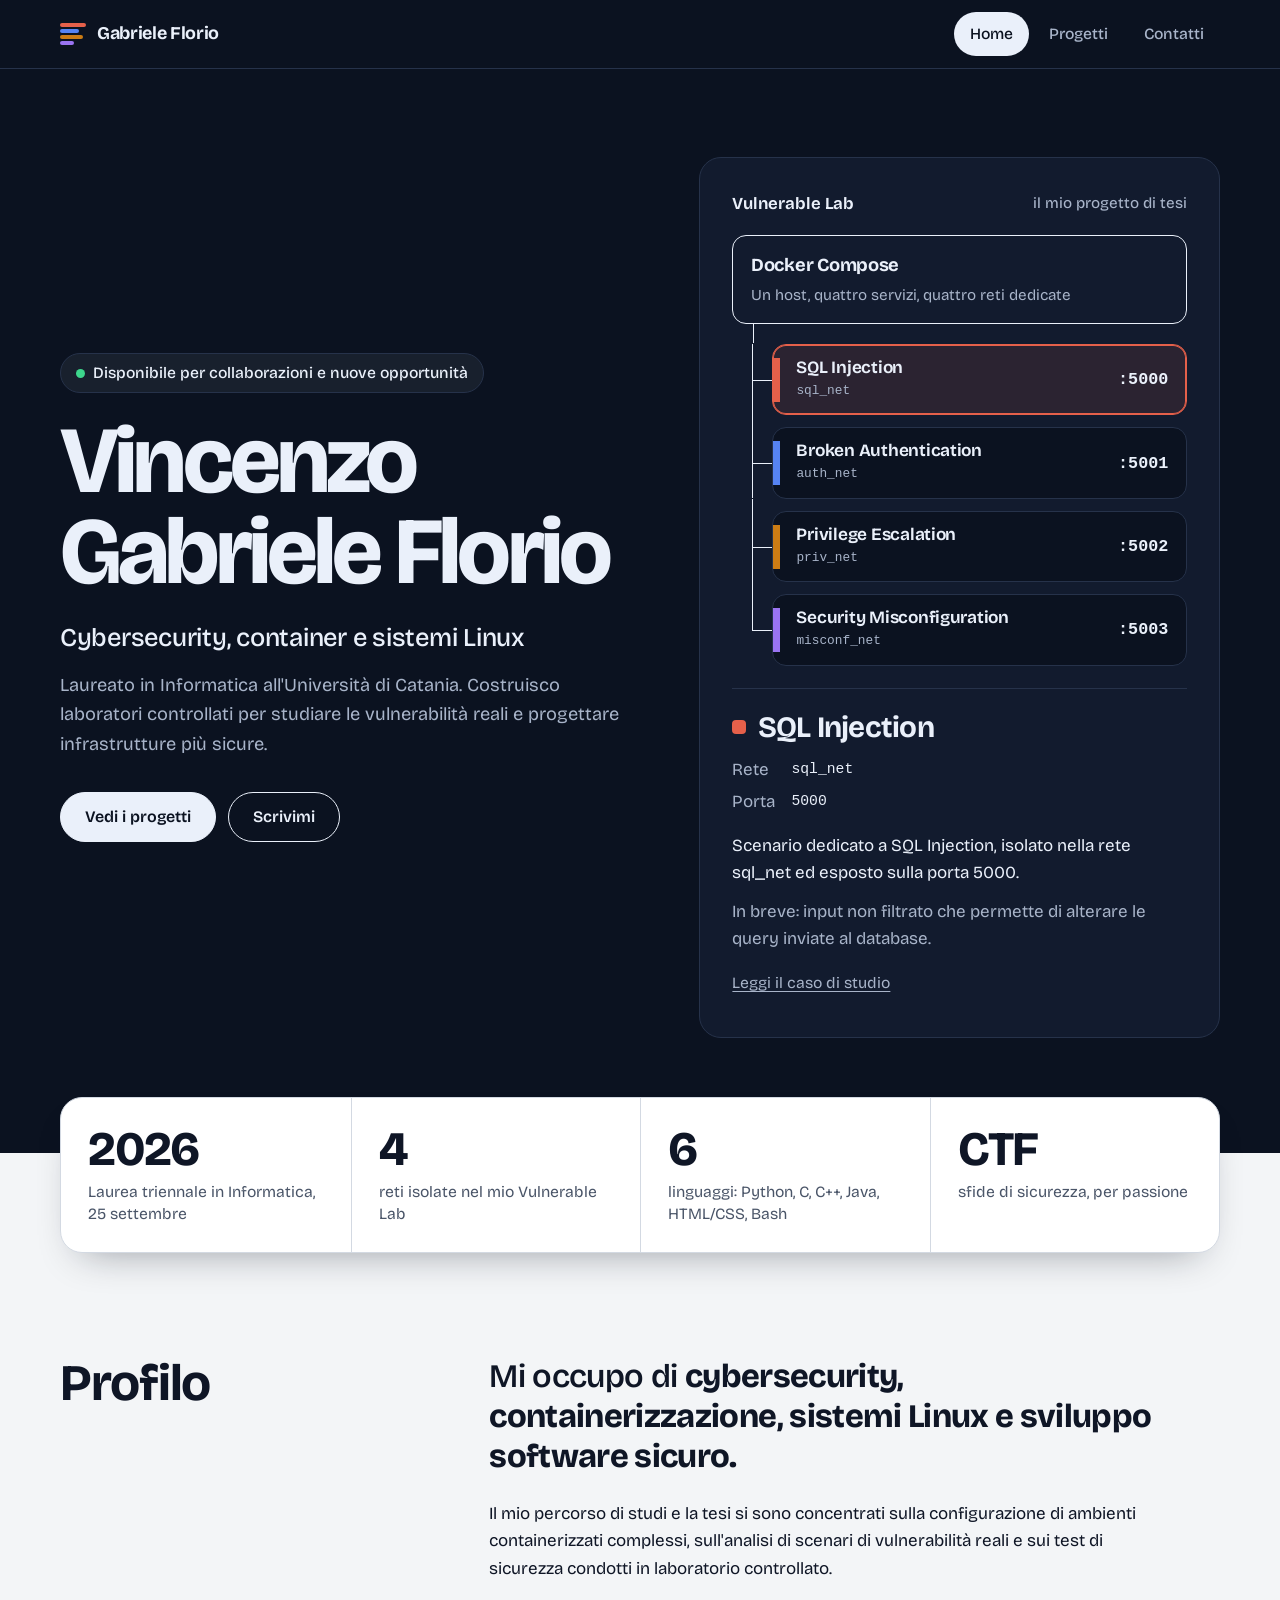
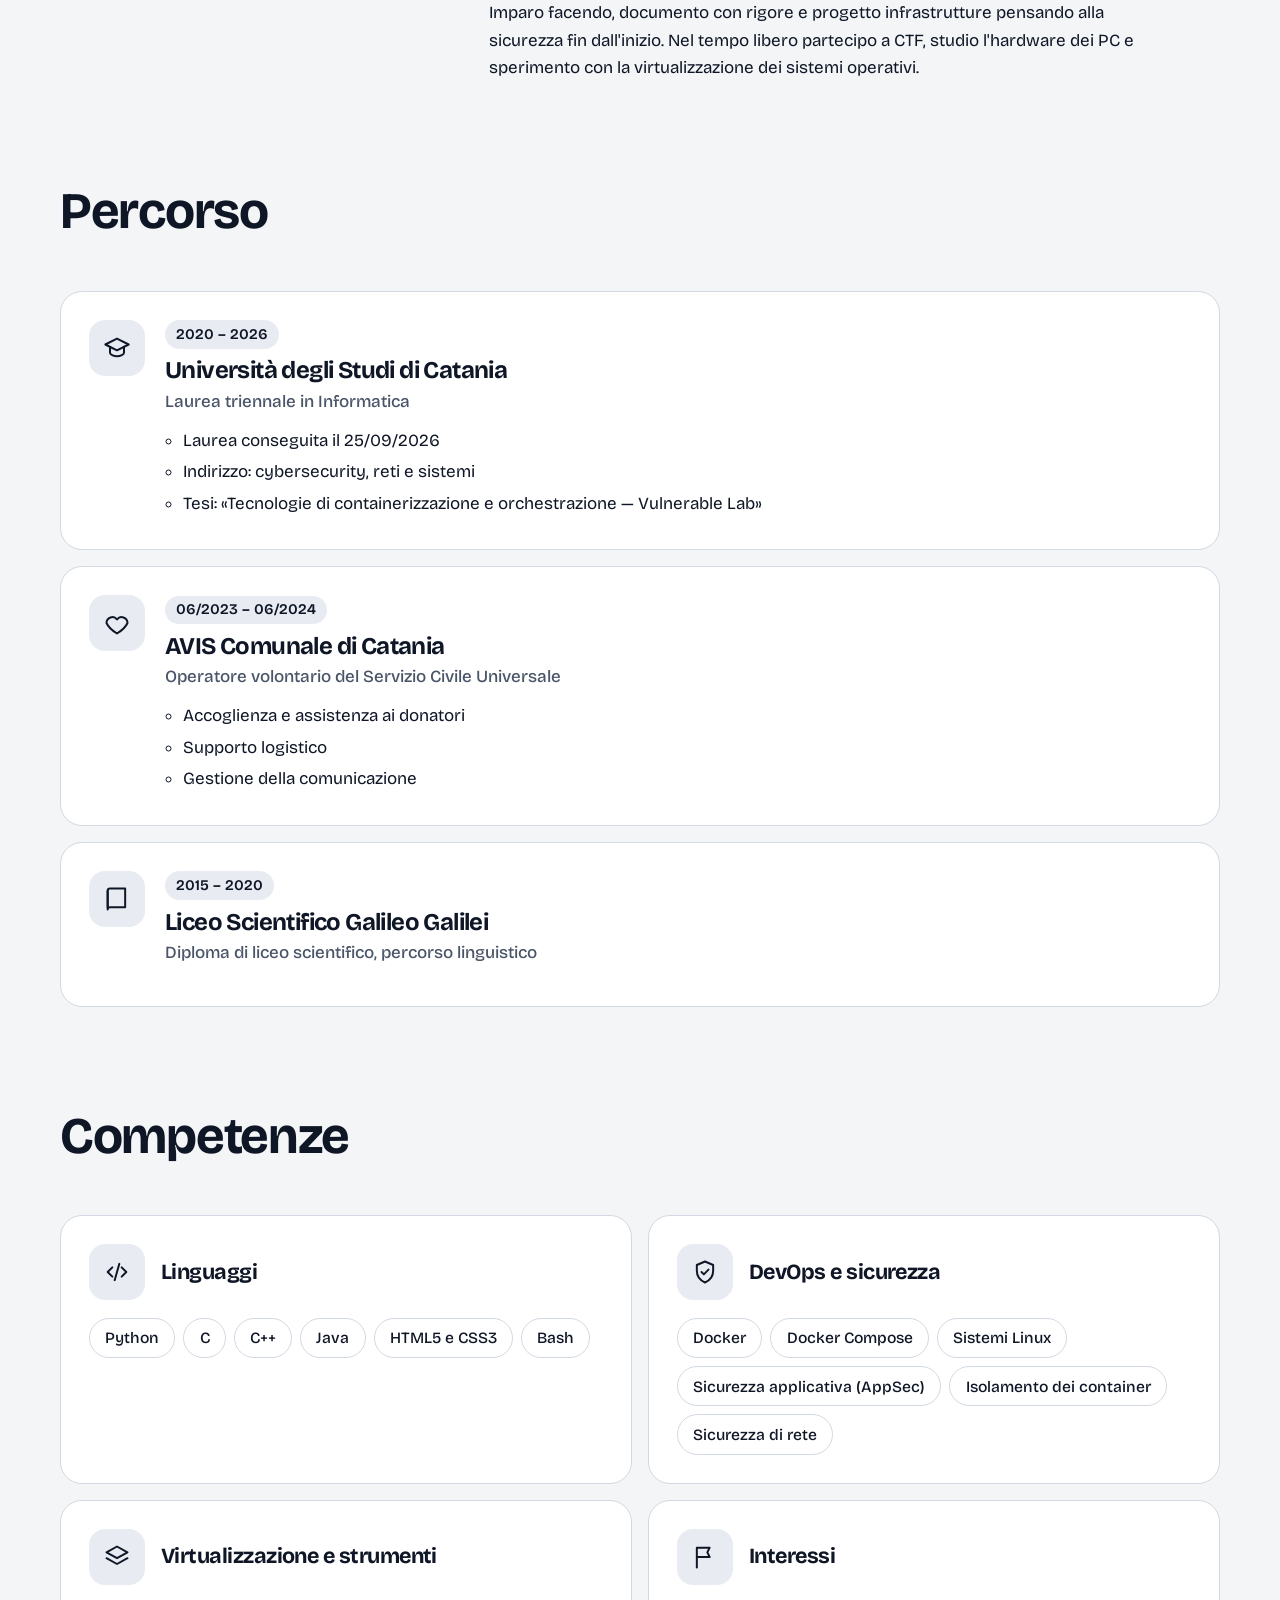
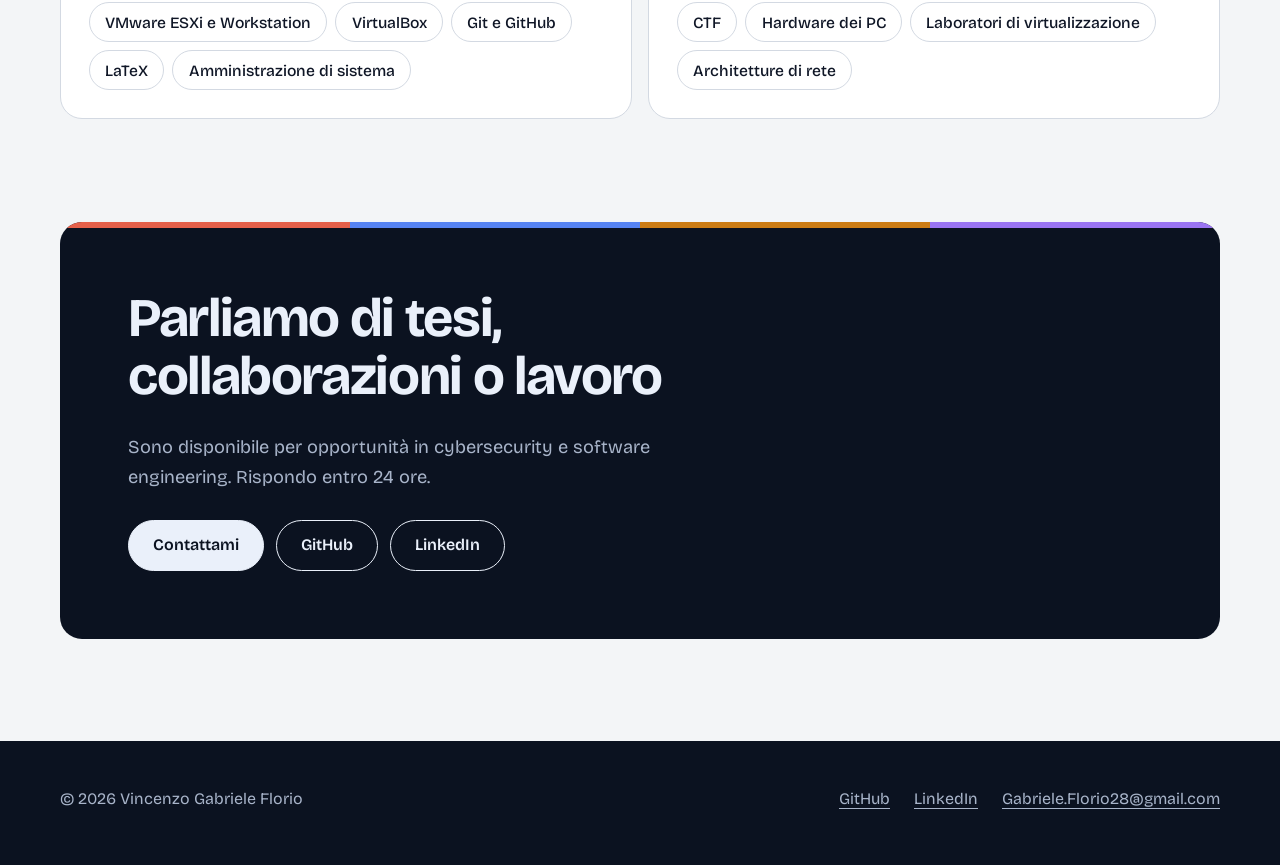
==== commit d51b2438: "Ridisegna il portfolio: nuovo design system, hero illustrati, pagine Progetti e Contatti - Nuovo sis" ====
--- a/index.html
+++ b/index.html
@@ -8,22 +8,33 @@
   <meta name="author" content="Vincenzo Gabriele Florio">
   <meta name="keywords" content="cybersecurity, portfolio, Docker, Linux, penetration testing">
   <meta name="color-scheme" content="light dark">
+  <meta name="theme-color" content="#0b1220">
   <meta property="og:type" content="website">
   <meta property="og:title" content="Vincenzo Gabriele Florio | Cybersecurity Specialist">
   <meta property="og:description" content="Cybersecurity, containerizzazione e sistemi Linux. Progetto di tesi: Vulnerable Lab.">
+  <meta property="og:image" content="https://gabrieleflorio28.github.io/og-image.png">
+  <meta name="twitter:card" content="summary_large_image">
   <link rel="icon" href="favicon.svg" type="image/svg+xml">
   <link rel="icon" href="favicon.png" type="image/png">
   <link rel="preconnect" href="https://fonts.googleapis.com">
   <link rel="preconnect" href="https://fonts.gstatic.com" crossorigin>
-  <link href="https://fonts.googleapis.com/css2?family=Familjen+Grotesk:wght@400..700&family=Source+Serif+4:opsz,wght@8..60,400..700&display=swap" rel="stylesheet">
+  <link href="https://fonts.googleapis.com/css2?family=Bricolage+Grotesque:opsz,wdth,wght@12..96,75..100,200..800&display=swap" rel="stylesheet">
   <link rel="stylesheet" href="css/style.css">
 </head>
 <body>
   <a class="skip-link" href="#main">Vai al contenuto</a>
 
-  <header class="site-header">
+  <header class="site-header band">
     <div class="wrap">
-      <a class="brand" href="index.html">Gabriele Florio</a>
+      <a class="brand" href="index.html">
+        <svg class="brand-mark" viewBox="0 0 26 22" aria-hidden="true" focusable="false">
+          <rect x="0" y="0" width="26" height="4" rx="2" fill="#e5604a"/>
+          <rect x="0" y="6" width="19" height="4" rx="2" fill="#5683f2"/>
+          <rect x="0" y="12" width="23" height="4" rx="2" fill="#cc7c14"/>
+          <rect x="0" y="18" width="14" height="4" rx="2" fill="#9a74f2"/>
+        </svg>
+        Gabriele Florio
+      </a>
       <nav class="nav" aria-label="Principale">
         <a href="index.html" aria-current="page">Home</a>
         <a href="projects.html">Progetti</a>
@@ -33,18 +44,22 @@
   </header>
 
   <main id="main">
-    <section class="hero">
-      <div class="wrap">
-        <h1>Vincenzo Gabriele Florio</h1>
-        <p class="hero-role">Cybersecurity, container e sistemi Linux</p>
-        <p class="hero-intro">Laureato in Informatica all'Università di Catania. Costruisco laboratori controllati per studiare le vulnerabilità reali e progettare infrastrutture più sicure.</p>
-        <div class="btn-row">
-          <a class="btn btn-solid" href="projects.html">Vedi i progetti</a>
-          <a class="btn" href="contact.html">Scrivimi</a>
+    <section class="hero band">
+      <div class="wrap hero-grid">
+        <div>
+          <p class="chips"><span class="chip"><span class="dot live" aria-hidden="true"></span>Disponibile per collaborazioni e nuove opportunità</span></p>
+          <h1>Vincenzo Gabriele Florio</h1>
+          <p class="hero-role">Cybersecurity, container e sistemi Linux</p>
+          <p class="hero-intro">Laureato in Informatica all'Università di Catania. Costruisco laboratori controllati per studiare le vulnerabilità reali e progettare infrastrutture più sicure.</p>
+          <div class="btn-row">
+            <a class="btn btn-solid" href="projects.html">Vedi i progetti</a>
+            <a class="btn" href="contact.html">Scrivimi</a>
+          </div>
         </div>
 
         <!-- Il laboratorio della tesi: 4 servizi, 4 reti isolate -->
         <div class="lab" data-lab>
+          <p class="lab-title">Vulnerable Lab <span>il mio progetto di tesi</span></p>
           <div class="lab-grid">
             <div class="lab-host">
               <strong>Docker Compose</strong>
@@ -84,42 +99,54 @@
 
           <div class="lab-panel" data-panel aria-live="polite">
             <div>
-              <h3 data-p-title>SQL Injection</h3>
+              <h2 data-p-title>SQL Injection</h2>
               <dl>
                 <dt>Rete</dt><dd data-p-net>sql_net</dd>
                 <dt>Porta</dt><dd data-p-port>5000</dd>
               </dl>
             </div>
             <div>
-              <p data-p-summary>Scenario dedicato alla SQL Injection, isolato nella rete sql_net.</p>
+              <p data-p-summary>Scenario dedicato a SQL Injection, isolato nella rete sql_net ed esposto sulla porta 5000.</p>
               <p data-p-what>In breve: input non filtrato che permette di alterare le query inviate al database.</p>
             </div>
           </div>
-          <p class="lab-foot">Il mio progetto di tesi, Vulnerable Lab. <a href="projects.html">Leggi il caso di studio</a>.</p>
-        </div>
-      </div>
-    </section>
+          <p class="lab-foot"><a href="projects.html">Leggi il caso di studio</a></p>
+        </div>
+      </div>
+    </section>
+
+    <div class="stats-wrap wrap">
+      <ul class="stats">
+        <li class="stat"><span class="stat-n">2026</span><span class="stat-l">Laurea triennale in Informatica, 25 settembre</span></li>
+        <li class="stat"><span class="stat-n">4</span><span class="stat-l">reti isolate nel mio Vulnerable Lab</span></li>
+        <li class="stat"><span class="stat-n">6</span><span class="stat-l">linguaggi: Python, C, C++, Java, HTML/CSS, Bash</span></li>
+        <li class="stat"><span class="stat-n">CTF</span><span class="stat-l">sfide di sicurezza, per passione</span></li>
+      </ul>
+    </div>
 
     <section class="section" id="profilo">
       <div class="wrap split">
         <h2>Profilo</h2>
         <div class="prose">
-          <p>Laureato in Informatica all'Università di Catania, mi occupo di <strong>cybersecurity, containerizzazione, sistemi Linux e sviluppo software sicuro</strong>.</p>
-          <p>Il percorso di studi e la tesi si sono concentrati sulla configurazione di ambienti containerizzati complessi, sull'analisi di scenari di vulnerabilità reali e sui test di sicurezza condotti in laboratorio controllato.</p>
+          <p class="statement">Mi occupo di <strong>cybersecurity, containerizzazione, sistemi Linux e sviluppo software sicuro.</strong></p>
+          <p>Il mio percorso di studi e la tesi si sono concentrati sulla configurazione di ambienti containerizzati complessi, sull'analisi di scenari di vulnerabilità reali e sui test di sicurezza condotti in laboratorio controllato.</p>
           <p>Imparo facendo, documento con rigore e progetto infrastrutture pensando alla sicurezza fin dall'inizio. Nel tempo libero partecipo a CTF, studio l'hardware dei PC e sperimento con la virtualizzazione dei sistemi operativi.</p>
         </div>
       </div>
     </section>
 
-    <section class="section" id="percorso">
+    <section class="section" id="percorso" style="padding-top:0">
       <div class="wrap">
         <div class="section-head">
           <h2>Percorso</h2>
         </div>
         <ol class="timeline">
           <li class="tl-item">
-            <div class="tl-date">2020 – 2026</div>
+            <div class="tile-icon" aria-hidden="true">
+              <svg viewBox="0 0 24 24"><path d="m2 9 10-5 10 5-10 5z"/><path d="M6 11v5c0 1.5 3 3 6 3s6-1.5 6-3v-5"/></svg>
+            </div>
             <div class="tl-body">
+              <span class="tl-date">2020 – 2026</span>
               <h3>Università degli Studi di Catania</h3>
               <p class="tl-role">Laurea triennale in Informatica</p>
               <ul>
@@ -130,8 +157,11 @@
             </div>
           </li>
           <li class="tl-item">
-            <div class="tl-date">06/2023 – 06/2024</div>
+            <div class="tile-icon" aria-hidden="true">
+              <svg viewBox="0 0 24 24"><path d="M12 21s-7-4.4-9-9a5 5 0 0 1 9-3 5 5 0 0 1 9 3c-2 4.6-9 9-9 9z"/></svg>
+            </div>
             <div class="tl-body">
+              <span class="tl-date">06/2023 – 06/2024</span>
               <h3>AVIS Comunale di Catania</h3>
               <p class="tl-role">Operatore volontario del Servizio Civile Universale</p>
               <ul>
@@ -142,8 +172,11 @@
             </div>
           </li>
           <li class="tl-item">
-            <div class="tl-date">2015 – 2020</div>
+            <div class="tile-icon" aria-hidden="true">
+              <svg viewBox="0 0 24 24"><path d="M4 5a2 2 0 0 1 2-2h13v16H6a2 2 0 0 0-2 2z"/><path d="M4 19V5"/></svg>
+            </div>
             <div class="tl-body">
+              <span class="tl-date">2015 – 2020</span>
               <h3>Liceo Scientifico Galileo Galilei</h3>
               <p class="tl-role">Diploma di liceo scientifico, percorso linguistico</p>
             </div>
@@ -152,59 +185,72 @@
       </div>
     </section>
 
-    <section class="section" id="competenze">
+    <section class="section" id="competenze" style="padding-top:0">
       <div class="wrap">
         <div class="section-head">
           <h2>Competenze</h2>
         </div>
         <div class="skills">
-          <div>
-            <h3>Linguaggi</h3>
-            <ul>
-              <li>Python</li>
-              <li>C</li>
-              <li>C++</li>
-              <li>Java</li>
-              <li>HTML5 e CSS3</li>
-              <li>Bash scripting</li>
-            </ul>
-          </div>
-          <div>
-            <h3>DevOps e sicurezza</h3>
-            <ul>
-              <li>Docker e Docker Compose</li>
-              <li>Sistemi Linux</li>
-              <li>Test di sicurezza applicativa (AppSec)</li>
-              <li>Isolamento dei container</li>
-              <li>Sicurezza di rete</li>
-            </ul>
-          </div>
-          <div>
-            <h3>Virtualizzazione e strumenti</h3>
-            <ul>
-              <li>VMware ESXi e Workstation</li>
-              <li>VirtualBox</li>
-              <li>Git e GitHub</li>
-              <li>LaTeX</li>
-              <li>Amministrazione di sistema</li>
-            </ul>
-          </div>
-          <div>
-            <h3>Interessi</h3>
-            <ul>
-              <li>CTF</li>
-              <li>Hardware dei PC</li>
-              <li>Laboratori di virtualizzazione</li>
-              <li>Architetture di rete</li>
-            </ul>
-          </div>
-        </div>
-      </div>
-    </section>
-
-    <section class="section">
+          <article class="skill-card">
+            <header>
+              <div class="tile-icon" aria-hidden="true"><svg viewBox="0 0 24 24"><path d="m8 8-4 4 4 4M16 8l4 4-4 4M14 5l-4 14"/></svg></div>
+              <h3>Linguaggi</h3>
+            </header>
+            <ul class="chips">
+              <li class="chip">Python</li>
+              <li class="chip">C</li>
+              <li class="chip">C++</li>
+              <li class="chip">Java</li>
+              <li class="chip">HTML5 e CSS3</li>
+              <li class="chip">Bash</li>
+            </ul>
+          </article>
+          <article class="skill-card">
+            <header>
+              <div class="tile-icon" aria-hidden="true"><svg viewBox="0 0 24 24"><path d="M12 3 5 6v5c0 4.5 2.9 8.3 7 10 4.1-1.7 7-5.5 7-10V6z"/><path d="m9 12 2 2 4-4"/></svg></div>
+              <h3>DevOps e sicurezza</h3>
+            </header>
+            <ul class="chips">
+              <li class="chip">Docker</li>
+              <li class="chip">Docker Compose</li>
+              <li class="chip">Sistemi Linux</li>
+              <li class="chip">Sicurezza applicativa (AppSec)</li>
+              <li class="chip">Isolamento dei container</li>
+              <li class="chip">Sicurezza di rete</li>
+            </ul>
+          </article>
+          <article class="skill-card">
+            <header>
+              <div class="tile-icon" aria-hidden="true"><svg viewBox="0 0 24 24"><path d="m12 3 9 5-9 5-9-5z"/><path d="m3 13 9 5 9-5"/></svg></div>
+              <h3>Virtualizzazione e strumenti</h3>
+            </header>
+            <ul class="chips">
+              <li class="chip">VMware ESXi e Workstation</li>
+              <li class="chip">VirtualBox</li>
+              <li class="chip">Git e GitHub</li>
+              <li class="chip">LaTeX</li>
+              <li class="chip">Amministrazione di sistema</li>
+            </ul>
+          </article>
+          <article class="skill-card">
+            <header>
+              <div class="tile-icon" aria-hidden="true"><svg viewBox="0 0 24 24"><path d="M5 21V4M5 4h11l-2 4 2 4H5"/></svg></div>
+              <h3>Interessi</h3>
+            </header>
+            <ul class="chips">
+              <li class="chip">CTF</li>
+              <li class="chip">Hardware dei PC</li>
+              <li class="chip">Laboratori di virtualizzazione</li>
+              <li class="chip">Architetture di rete</li>
+            </ul>
+          </article>
+        </div>
+      </div>
+    </section>
+
+    <section class="section" style="padding-top:0">
       <div class="wrap">
-        <div class="cta">
+        <div class="cta band">
           <h2>Parliamo di tesi, collaborazioni o lavoro</h2>
           <p>Sono disponibile per opportunità in cybersecurity e software engineering. Rispondo entro 24 ore.</p>
           <div class="btn-row">
@@ -217,7 +263,7 @@
     </section>
   </main>
 
-  <footer class="site-footer">
+  <footer class="site-footer band">
     <div class="wrap">
       <span>© <span data-year>2026</span> Vincenzo Gabriele Florio</span>
       <ul>
--- a/css/style.css
+++ b/css/style.css
@@ -1,44 +1,62 @@
 /* ==========================================================================
-   Portfolio — Vincenzo Gabriele Florio
-   Design system: le quattro reti del Vulnerable Lab sono il linguaggio visivo.
+   Portfolio v2 — Vincenzo Gabriele Florio
+   Sistema: quattro reti = quattro colori (corallo, blu, arancio, viola).
+   Palette validata per daltonismo e contrasto (versione chiara e scura).
    ========================================================================== */
 
-/* ---------- Tokens ---------- */
+/* ---------- Token ---------- */
 :root {
+  /* bande scure (header, hero, CTA, footer): sempre scure */
+  --band: #0b1220;
+  --band-2: #121b2e;
+  --band-rule: #26324a;
+  --on-dark: #eaf0fa;
+  --on-dark-2: #a8b4c9;
+
+  /* colori delle reti sulle bande scure */
+  --sql-d: #e5604a;
+  --auth-d: #5683f2;
+  --priv-d: #cc7c14;
+  --misc-d: #9a74f2;
+
+  /* contenuto (tema chiaro) */
   --paper: #f3f5f7;
   --surface: #ffffff;
-  --ink: #12161c;
-  --muted: #475160;
-  --rule: #cbd2da;
-  --focus: #1b4fd8;
-
-  /* una tinta per rete — usate solo per le reti del laboratorio */
-  --sql: #c8402b;
-  --auth: #2a55b8;
-  --priv: #6b3fa0;
-  --misc: #a86f00;
-
-  --f-display: "Familjen Grotesk", "Helvetica Neue", Arial, sans-serif;
-  --f-text: "Source Serif 4", Georgia, "Times New Roman", serif;
+  --ink: #0f1626;
+  --muted: #4a5568;
+  --rule: #d3d9e2;
+  --tile: #e8ecf2;
+  --focus: #1f4fd8;
+
+  --sql: #d9442e;
+  --auth: #2f5fd0;
+  --priv: #c26a00;
+  --misc: #7a44d0;
+
+  --f: "Bricolage Grotesque", "Helvetica Neue", Arial, sans-serif;
   --f-code: ui-monospace, SFMono-Regular, Menlo, Consolas, monospace;
 
-  --wrap: 1120px;
-  --gutter: clamp(1.25rem, 4vw, 2.5rem);
-  --radius: 10px;
+  --wrap: 1160px;
+  --gutter: clamp(1.25rem, 4.5vw, 3rem);
+  --r: 14px;
+  --r-lg: 22px;
 }
 
 @media (prefers-color-scheme: dark) {
   :root {
-    --paper: #0e1217;
-    --surface: #161b22;
-    --ink: #e9edf2;
-    --muted: #9aa5b4;
-    --rule: #2b333e;
-    --focus: #7ca2ff;
-    --sql: #f0705a;
-    --auth: #7c9cf2;
-    --priv: #b58ce8;
-    --misc: #e5ae3a;
+    --band: #070c17;
+    --band-2: #101829;
+    --paper: #0e1424;
+    --surface: #151d30;
+    --ink: #eaf0fa;
+    --muted: #a8b4c9;
+    --rule: #26324a;
+    --tile: #1e2842;
+    --focus: #8ca9ff;
+    --sql: #e5604a;
+    --auth: #5683f2;
+    --priv: #cc7c14;
+    --misc: #9a74f2;
   }
 }
 
@@ -58,13 +76,13 @@
   margin: 0;
   background: var(--paper);
   color: var(--ink);
-  font-family: var(--f-text);
-  font-size: 1.125rem;
-  line-height: 1.65;
+  font-family: var(--f);
+  font-optical-sizing: auto;
+  font-size: 1.0625rem;
+  line-height: 1.62;
   -webkit-font-smoothing: antialiased;
 }
 
-img,
 svg {
   display: block;
   max-width: 100%;
@@ -72,7 +90,7 @@
 
 a {
   color: inherit;
-  text-underline-offset: 0.2em;
+  text-underline-offset: 0.22em;
   text-decoration-thickness: 1px;
 }
 
@@ -83,17 +101,21 @@
 :focus-visible {
   outline: 3px solid var(--focus);
   outline-offset: 3px;
-  border-radius: 4px;
+  border-radius: 6px;
+}
+
+.band :focus-visible {
+  outline-color: #9db8ff;
 }
 
 h1,
 h2,
-h3 {
-  font-family: var(--f-display);
-  line-height: 1.08;
-  letter-spacing: -0.02em;
+h3,
+h4 {
   margin: 0;
-  font-weight: 650;
+  font-weight: 700;
+  line-height: 1.06;
+  letter-spacing: -0.025em;
 }
 
 p {
@@ -111,20 +133,44 @@
   margin-inline: auto;
 }
 
+.sr-only {
+  position: absolute;
+  width: 1px;
+  height: 1px;
+  overflow: hidden;
+  clip: rect(0 0 0 0);
+  white-space: nowrap;
+}
+
 .skip-link {
   position: absolute;
   left: var(--gutter);
   top: -4rem;
-  background: var(--ink);
-  color: var(--paper);
+  background: var(--on-dark);
+  color: var(--band);
   padding: 0.6rem 1rem;
-  border-radius: 6px;
+  border-radius: 8px;
   z-index: 100;
-  font-family: var(--f-display);
+  font-weight: 600;
 }
 
 .skip-link:focus {
   top: 0.75rem;
+}
+
+/* ---------- Bande scure ---------- */
+.band {
+  background: var(--band);
+  color: var(--on-dark);
+  --sql: var(--sql-d);
+  --auth: var(--auth-d);
+  --priv: var(--priv-d);
+  --misc: var(--misc-d);
+  --muted: var(--on-dark-2);
+  --rule: var(--band-rule);
+  --surface: var(--band-2);
+  --ink: var(--on-dark);
+  --paper: var(--band);
 }
 
 /* ---------- Header ---------- */
@@ -132,10 +178,7 @@
   position: sticky;
   top: 0;
   z-index: 50;
-  background: color-mix(in srgb, var(--paper) 88%, transparent);
-  backdrop-filter: blur(10px);
-  -webkit-backdrop-filter: blur(10px);
-  border-bottom: 1px solid var(--rule);
+  border-bottom: 1px solid var(--band-rule);
 }
 
 .site-header .wrap {
@@ -143,16 +186,25 @@
   align-items: center;
   justify-content: space-between;
   gap: 1rem;
-  min-height: 64px;
+  min-height: 68px;
 }
 
 .brand {
-  font-family: var(--f-display);
+  display: inline-flex;
+  align-items: center;
+  gap: 0.7rem;
   font-weight: 700;
-  font-size: 1.15rem;
+  font-size: 1.12rem;
   letter-spacing: -0.02em;
   text-decoration: none;
   white-space: nowrap;
+  min-height: 44px;
+}
+
+.brand-mark {
+  width: 26px;
+  height: 22px;
+  flex: none;
 }
 
 .nav {
@@ -161,63 +213,79 @@
 }
 
 .nav a {
-  font-family: var(--f-display);
-  font-size: 1rem;
+  font-size: 0.98rem;
   font-weight: 500;
   text-decoration: none;
-  padding: 0.65rem 0.9rem;
+  padding: 0.6rem 1rem;
   border-radius: 999px;
-  color: var(--muted);
+  color: var(--on-dark-2);
   min-height: 44px;
   display: inline-flex;
   align-items: center;
+  transition: background-color 0.18s ease, color 0.18s ease;
 }
 
 .nav a:hover {
-  color: var(--ink);
-  background: color-mix(in srgb, var(--ink) 7%, transparent);
+  color: var(--on-dark);
+  background: rgba(234, 240, 250, 0.09);
 }
 
 .nav a[aria-current="page"] {
-  color: var(--paper);
-  background: var(--ink);
-}
-
-/* ---------- Buttons ---------- */
+  color: var(--band);
+  background: var(--on-dark);
+}
+
+/* ---------- Pulsanti ---------- */
 .btn {
   display: inline-flex;
   align-items: center;
   justify-content: center;
-  gap: 0.5rem;
-  min-height: 48px;
-  padding: 0.7rem 1.4rem;
+  gap: 0.55rem;
+  min-height: 50px;
+  padding: 0.7rem 1.5rem;
   border-radius: 999px;
-  border: 1.5px solid var(--ink);
-  font-family: var(--f-display);
+  border: 1.5px solid currentColor;
+  font: inherit;
   font-weight: 600;
   font-size: 1rem;
   text-decoration: none;
   cursor: pointer;
   background: transparent;
-  color: var(--ink);
+  color: inherit;
   transition: background-color 0.18s ease, color 0.18s ease, transform 0.18s ease;
 }
 
 .btn:hover {
-  background: color-mix(in srgb, var(--ink) 8%, transparent);
+  background: color-mix(in srgb, currentColor 10%, transparent);
 }
 
 .btn:active {
   transform: translateY(1px);
+}
+
+.btn svg {
+  width: 19px;
+  height: 19px;
 }
 
 .btn-solid {
   background: var(--ink);
   color: var(--paper);
+  border-color: var(--ink);
 }
 
 .btn-solid:hover {
-  background: color-mix(in srgb, var(--ink) 82%, var(--paper));
+  background: color-mix(in srgb, var(--ink) 84%, var(--paper));
+}
+
+.band .btn-solid {
+  background: var(--on-dark);
+  color: var(--band);
+  border-color: var(--on-dark);
+}
+
+.band .btn-solid:hover {
+  background: #ffffff;
 }
 
 .btn-row {
@@ -226,156 +294,301 @@
   gap: 0.75rem;
 }
 
+/* ---------- Chip ---------- */
+.chips {
+  list-style: none;
+  margin: 0;
+  padding: 0;
+  display: flex;
+  flex-wrap: wrap;
+  gap: 0.5rem;
+}
+
+.chip {
+  display: inline-flex;
+  align-items: center;
+  gap: 0.5rem;
+  padding: 0.4rem 0.95rem;
+  border-radius: 999px;
+  border: 1px solid var(--rule);
+  background: var(--surface);
+  font-size: 0.98rem;
+  font-weight: 500;
+}
+
+.band .chip {
+  background: rgba(234, 240, 250, 0.06);
+  border-color: var(--band-rule);
+}
+
+.chip .dot {
+  width: 9px;
+  height: 9px;
+  border-radius: 50%;
+  background: var(--misc);
+  flex: none;
+}
+
+.chip .dot.live {
+  background: #3dd68c;
+}
+
+/* ---------- Hero ---------- */
+.hero {
+  padding-top: clamp(2.75rem, 7vw, 5.5rem);
+  padding-bottom: clamp(5rem, 9vw, 7.5rem);
+}
+
+.hero-grid {
+  display: grid;
+  grid-template-columns: minmax(0, 1.05fr) minmax(0, 0.95fr);
+  gap: clamp(2rem, 5vw, 4.5rem);
+  align-items: center;
+}
+
+.hero h1 {
+  font-size: clamp(2.8rem, 7.4vw, 6.2rem);
+  font-weight: 750;
+  letter-spacing: -0.04em;
+  line-height: 0.96;
+  margin: 1.4rem 0 1.25rem;
+}
+
+.hero-role {
+  font-size: clamp(1.2rem, 2.3vw, 1.6rem);
+  font-weight: 500;
+  letter-spacing: -0.01em;
+  color: var(--on-dark);
+  margin: 0 0 0.75rem;
+}
+
+.hero-intro {
+  max-width: 52ch;
+  color: var(--on-dark-2);
+  font-size: 1.14rem;
+  margin-bottom: 2rem;
+}
+
+/* ---------- Statistiche ---------- */
+.stats-wrap {
+  position: relative;
+  z-index: 2;
+  margin-top: calc(-1 * clamp(2.5rem, 5vw, 3.5rem));
+}
+
+.stats {
+  list-style: none;
+  margin: 0;
+  padding: 0;
+  display: grid;
+  grid-template-columns: repeat(4, minmax(0, 1fr));
+  background: var(--surface);
+  border: 1px solid var(--rule);
+  border-radius: var(--r-lg);
+  box-shadow: 0 18px 40px -22px rgba(11, 18, 32, 0.45);
+  overflow: hidden;
+}
+
+.stat {
+  padding: clamp(1.1rem, 2.4vw, 1.7rem);
+  border-left: 1px solid var(--rule);
+}
+
+.stat:first-child {
+  border-left: 0;
+}
+
+.stat-n {
+  display: block;
+  font-size: clamp(2rem, 4vw, 3rem);
+  font-weight: 750;
+  letter-spacing: -0.035em;
+  line-height: 1;
+}
+
+.stat-l {
+  display: block;
+  margin-top: 0.5rem;
+  color: var(--muted);
+  font-size: 0.98rem;
+  line-height: 1.4;
+}
+
 /* ---------- Sezioni ---------- */
 .section {
   padding-block: clamp(3.5rem, 8vw, 6.5rem);
 }
 
-.section + .section {
-  border-top: 1px solid var(--rule);
+.section-tight {
+  padding-block: clamp(2.5rem, 5vw, 3.75rem);
 }
 
 .section-head {
   display: grid;
-  grid-template-columns: minmax(0, 1fr);
   gap: 1rem;
-  margin-bottom: clamp(2rem, 5vw, 3.5rem);
-}
-
-.section-head h2 {
-  font-size: clamp(1.9rem, 4vw, 2.9rem);
+  margin-bottom: clamp(2rem, 5vw, 3.25rem);
+  max-width: 62ch;
+}
+
+.section-head h2,
+.split h2 {
+  font-size: clamp(2rem, 4.4vw, 3.2rem);
 }
 
 .lede {
-  font-size: 1.25rem;
+  font-size: clamp(1.1rem, 1.8vw, 1.28rem);
   color: var(--muted);
-  max-width: 60ch;
-}
-
-/* ---------- Hero ---------- */
-.hero {
-  padding-top: clamp(3rem, 8vw, 6rem);
-  padding-bottom: clamp(3rem, 7vw, 5rem);
-}
-
-.hero h1 {
-  font-size: clamp(2.7rem, 8.2vw, 6rem);
-  font-weight: 700;
-  letter-spacing: -0.04em;
-  line-height: 0.98;
-  max-width: 14ch;
-}
-
-.hero-role {
-  font-family: var(--f-display);
-  font-size: clamp(1.15rem, 2.4vw, 1.5rem);
-  font-weight: 500;
-  color: var(--muted);
-  margin: 1.25rem 0 0.75rem;
-}
-
-.hero-intro {
-  max-width: 54ch;
-  margin-bottom: 2rem;
-}
-
-/* ---------- Laboratorio: diagramma interattivo ---------- */
+  max-width: 58ch;
+  margin: 0;
+}
+
+.band .lede {
+  color: var(--on-dark-2);
+}
+
+.split {
+  display: grid;
+  grid-template-columns: minmax(0, 1fr) minmax(0, 2fr);
+  gap: clamp(1.5rem, 5vw, 4rem);
+}
+
+.prose {
+  max-width: 62ch;
+}
+
+.prose p:last-child {
+  margin-bottom: 0;
+}
+
+.statement {
+  font-size: clamp(1.45rem, 2.8vw, 2.05rem);
+  font-weight: 560;
+  line-height: 1.22;
+  letter-spacing: -0.02em;
+  margin-bottom: 1.5rem;
+}
+
+.statement strong {
+  font-weight: 750;
+}
+
+/* ---------- Laboratorio interattivo ---------- */
 .lab {
-  margin-top: clamp(2.5rem, 6vw, 4rem);
   background: var(--surface);
   border: 1px solid var(--rule);
-  border-radius: calc(var(--radius) * 1.6);
-  padding: clamp(1.25rem, 3vw, 2.25rem);
+  border-radius: var(--r-lg);
+  padding: clamp(1.15rem, 2.6vw, 2rem);
+}
+
+.band .lab {
+  background: var(--band-2);
+}
+
+.lab-title {
+  display: flex;
+  align-items: center;
+  justify-content: space-between;
+  gap: 0.75rem;
+  flex-wrap: wrap;
+  margin: 0 0 1.1rem;
+  font-size: 1.05rem;
+  font-weight: 650;
+}
+
+.lab-title span {
+  font-weight: 450;
+  color: var(--muted);
+  font-size: 0.95rem;
 }
 
 .lab-grid {
   display: grid;
-  grid-template-columns: minmax(0, 220px) minmax(0, 1fr);
-  gap: clamp(1.5rem, 4vw, 3rem);
-  align-items: stretch;
+  grid-template-columns: minmax(0, 1fr);
+  gap: 1.25rem;
 }
 
 .lab-host {
-  align-self: center;
+  position: relative;
   border: 1.5px solid var(--ink);
-  border-radius: var(--radius);
-  padding: 1.1rem 1.1rem 1.2rem;
-  position: relative;
+  border-radius: var(--r);
+  padding: 0.95rem 1.1rem;
 }
 
 .lab-host strong {
   display: block;
-  font-family: var(--f-display);
-  font-size: 1.25rem;
-  letter-spacing: -0.02em;
-  line-height: 1.15;
+  font-size: 1.15rem;
+  letter-spacing: -0.015em;
 }
 
 .lab-host span {
   display: block;
-  margin-top: 0.4rem;
+  margin-top: 0.15rem;
   font-size: 0.95rem;
-  line-height: 1.4;
   color: var(--muted);
 }
 
-/* connettore host → dorsale */
+/* impilato (default): stub verticale dal host */
 .lab-host::after {
   content: "";
   position: absolute;
-  top: 50%;
-  left: 100%;
-  width: clamp(1.5rem, 4vw, 3rem);
-  border-top: 1.5px solid var(--ink);
+  top: 100%;
+  left: 1.25rem;
+  height: 1.25rem;
+  border-left: 1.5px solid var(--ink);
 }
 
 .lanes {
   list-style: none;
   margin: 0;
-  padding: 0 0 0 clamp(1.5rem, 4vw, 3rem);
+  padding: 0 0 0 2.5rem;
   display: grid;
   gap: 0.75rem;
-  position: relative;
-}
-
-/* dorsale verticale */
-.lanes::before {
-  content: "";
-  position: absolute;
-  left: 0;
-  top: 2.4rem;
-  bottom: 2.4rem;
-  border-left: 1.5px solid var(--ink);
-  transform-origin: top;
 }
 
 .lanes li {
   position: relative;
 }
 
-/* ramo orizzontale dalla dorsale alla rete */
 .lanes li::before {
   content: "";
   position: absolute;
-  left: calc(-1 * clamp(1.5rem, 4vw, 3rem));
+  left: -1.25rem;
   top: 50%;
-  width: clamp(1.5rem, 4vw, 3rem);
+  width: 1.25rem;
   border-top: 1.5px solid var(--ink);
   transform-origin: left;
+}
+
+.lanes li::after {
+  content: "";
+  position: absolute;
+  left: -1.25rem;
+  top: -0.75rem;
+  bottom: 0;
+  border-left: 1.5px solid var(--ink);
+  transform-origin: top;
+}
+
+.lanes li:first-child::after {
+  top: 0;
+}
+
+.lanes li:last-child::after {
+  bottom: 50%;
 }
 
 .lane {
   --tint: var(--sql);
   width: 100%;
   display: grid;
-  grid-template-columns: 6px minmax(0, 1fr) auto;
+  grid-template-columns: 7px minmax(0, 1fr) auto;
   align-items: center;
   gap: 1rem;
   text-align: left;
-  padding: 0.85rem 1.1rem 0.85rem 0;
+  padding: 0.8rem 1.1rem 0.8rem 0;
   min-height: 64px;
   border: 1px solid var(--rule);
-  border-radius: var(--radius);
+  border-radius: var(--r);
   background: var(--paper);
   color: var(--ink);
   font: inherit;
@@ -384,6 +597,10 @@
   transition: border-color 0.18s ease, background-color 0.18s ease, opacity 0.18s ease;
 }
 
+.band .lane {
+  background: var(--band);
+}
+
 .lane[data-lane="sql"] { --tint: var(--sql); }
 .lane[data-lane="auth"] { --tint: var(--auth); }
 .lane[data-lane="priv"] { --tint: var(--priv); }
@@ -397,9 +614,8 @@
 
 .lane-name {
   display: block;
-  font-family: var(--f-display);
   font-weight: 650;
-  font-size: 1.1rem;
+  font-size: 1.08rem;
   letter-spacing: -0.015em;
   line-height: 1.2;
 }
@@ -407,7 +623,7 @@
 .lane-net {
   display: block;
   font-family: var(--f-code);
-  font-size: 0.82rem;
+  font-size: 0.8rem;
   color: var(--muted);
   margin-top: 0.15rem;
 }
@@ -424,110 +640,152 @@
 
 .lane[aria-pressed="true"] {
   border-color: var(--tint);
-  background: color-mix(in srgb, var(--tint) 9%, var(--surface));
+  background: color-mix(in srgb, var(--tint) 12%, var(--surface));
   box-shadow: inset 0 0 0 1px var(--tint);
 }
 
 .lanes:has(.lane[aria-pressed="true"]) .lane[aria-pressed="false"] {
-  opacity: 0.72;
+  opacity: 0.74;
 }
 
 .lanes:has(.lane[aria-pressed="true"]) .lane[aria-pressed="false"]:hover {
   opacity: 1;
 }
 
-/* pannello dettaglio */
 .lab-panel {
-  margin-top: clamp(1.25rem, 3vw, 1.75rem);
-  padding-top: clamp(1.25rem, 3vw, 1.75rem);
+  margin-top: 1.4rem;
+  padding-top: 1.4rem;
   border-top: 1px solid var(--rule);
   display: grid;
-  grid-template-columns: minmax(0, 1fr) minmax(0, 1.4fr);
-  gap: 1rem clamp(1.5rem, 4vw, 3rem);
-}
-
-.lab-panel h3 {
-  font-size: clamp(1.4rem, 2.6vw, 1.9rem);
+  grid-template-columns: minmax(0, 1fr);
+  gap: 1rem 2.5rem;
+}
+
+.lab-panel :is(h2, h3) {
+  font-size: clamp(1.4rem, 2.6vw, 1.85rem);
   display: flex;
   align-items: center;
   gap: 0.7rem;
 }
 
-.lab-panel h3::before {
+.lab-panel :is(h2, h3)::before {
   content: "";
   flex: none;
   width: 14px;
   height: 14px;
-  border-radius: 3px;
+  border-radius: 4px;
   background: var(--panel-tint, var(--sql));
 }
 
 .lab-panel dl {
-  margin: 0.9rem 0 0;
+  margin: 0.8rem 0 0;
   display: grid;
   grid-template-columns: auto 1fr;
-  gap: 0.35rem 1rem;
-  font-size: 1rem;
+  gap: 0.3rem 1rem;
 }
 
 .lab-panel dt {
   color: var(--muted);
-  font-family: var(--f-display);
 }
 
 .lab-panel dd {
   margin: 0;
   font-family: var(--f-code);
   font-size: 0.92rem;
+  align-self: center;
 }
 
 .lab-panel p {
   margin: 0;
-  font-size: 1.05rem;
-  max-width: 56ch;
+  max-width: 54ch;
 }
 
 .lab-panel p + p {
-  margin-top: 0.75rem;
+  margin-top: 0.7rem;
   color: var(--muted);
 }
 
+.lab-foot a {
+  display: inline-flex;
+  align-items: center;
+  min-height: 44px;
+}
+
 .lab-foot {
-  margin-top: 1.25rem;
-  font-size: 0.95rem;
+  margin: 0.5rem 0 0;
+  font-size: 0.98rem;
   color: var(--muted);
 }
 
-/* l'unico momento animato: il laboratorio si costruisce una volta */
+/* variante larga (pagina Progetti) */
+@media (min-width: 900px) {
+  .lab--wide .lab-grid {
+    grid-template-columns: 230px minmax(0, 1fr);
+    gap: 2rem;
+    align-items: center;
+  }
+
+  .lab--wide .lab-host::after {
+    top: 50%;
+    left: 100%;
+    height: 0;
+    width: 2rem;
+    border-left: 0;
+    border-top: 1.5px solid var(--ink);
+  }
+
+  .lab--wide .lanes {
+    padding-left: 1.75rem;
+  }
+
+  .lab--wide .lanes li::before {
+    left: -1.75rem;
+    width: 1.75rem;
+  }
+
+  .lab--wide .lanes li::after {
+    left: -1.75rem;
+  }
+
+  .lab--wide .lanes li:first-child::after {
+    top: 50%;
+  }
+
+  .lab--wide .lab-panel {
+    grid-template-columns: minmax(0, 0.8fr) minmax(0, 1.2fr);
+  }
+}
+
+/* l'unico momento animato della home: il laboratorio si costruisce una volta */
 @media (prefers-reduced-motion: no-preference) {
-  .lab-host {
+  .hero .lab-host {
     animation: lab-in 0.5s ease-out both;
   }
 
-  .lanes::before {
-    animation: draw-y 0.6s 0.3s cubic-bezier(0.65, 0, 0.35, 1) both;
-  }
-
-  .lanes li::before {
-    animation: draw-x 0.35s ease-out both;
-  }
-
-  .lanes li:nth-child(1)::before { animation-delay: 0.7s; }
-  .lanes li:nth-child(2)::before { animation-delay: 0.85s; }
-  .lanes li:nth-child(3)::before { animation-delay: 1s; }
-  .lanes li:nth-child(4)::before { animation-delay: 1.15s; }
-
-  .lanes .lane {
+  .hero .lanes li::after {
+    animation: draw-y 0.5s 0.35s cubic-bezier(0.65, 0, 0.35, 1) both;
+  }
+
+  .hero .lanes li::before {
+    animation: draw-x 0.3s ease-out both;
+  }
+
+  .hero .lanes li:nth-child(1)::before { animation-delay: 0.7s; }
+  .hero .lanes li:nth-child(2)::before { animation-delay: 0.85s; }
+  .hero .lanes li:nth-child(3)::before { animation-delay: 1s; }
+  .hero .lanes li:nth-child(4)::before { animation-delay: 1.15s; }
+
+  .hero .lane {
     animation: lane-in 0.45s ease-out both;
   }
 
-  .lanes li:nth-child(1) .lane { animation-delay: 0.9s; }
-  .lanes li:nth-child(2) .lane { animation-delay: 1.05s; }
-  .lanes li:nth-child(3) .lane { animation-delay: 1.2s; }
-  .lanes li:nth-child(4) .lane { animation-delay: 1.35s; }
+  .hero .lanes li:nth-child(1) .lane { animation-delay: 0.9s; }
+  .hero .lanes li:nth-child(2) .lane { animation-delay: 1.05s; }
+  .hero .lanes li:nth-child(3) .lane { animation-delay: 1.2s; }
+  .hero .lanes li:nth-child(4) .lane { animation-delay: 1.35s; }
 
   @keyframes lab-in {
-    from { opacity: 0; transform: translateX(-12px); }
+    from { opacity: 0; transform: translateY(-10px); }
     to { opacity: 1; transform: none; }
   }
 
@@ -545,29 +803,6 @@
     from { opacity: 0; transform: translateX(-10px); }
     to { opacity: 1; transform: none; }
   }
-}
-
-/* ---------- Profilo ---------- */
-.split {
-  display: grid;
-  grid-template-columns: minmax(0, 1fr) minmax(0, 2fr);
-  gap: clamp(1.5rem, 5vw, 4rem);
-}
-
-.split h2 {
-  font-size: clamp(1.9rem, 4vw, 2.9rem);
-}
-
-.prose {
-  max-width: 62ch;
-}
-
-.prose p:last-child {
-  margin-bottom: 0;
-}
-
-.prose strong {
-  font-weight: 600;
 }
 
 /* ---------- Percorso ---------- */
@@ -575,303 +810,701 @@
   list-style: none;
   margin: 0;
   padding: 0;
+  display: grid;
+  gap: 1rem;
+}
+
+.tl-item {
+  display: grid;
+  grid-template-columns: 56px minmax(0, 1fr);
+  gap: 1.25rem;
+  background: var(--surface);
+  border: 1px solid var(--rule);
+  border-radius: var(--r-lg);
+  padding: clamp(1.15rem, 2.6vw, 1.75rem);
+}
+
+.tile-icon {
+  width: 56px;
+  height: 56px;
+  border-radius: 16px;
+  background: var(--tile);
+  display: grid;
+  place-items: center;
+  flex: none;
+}
+
+.tile-icon svg {
+  width: 28px;
+  height: 28px;
+  fill: none;
+  stroke: currentColor;
+  stroke-width: 1.7;
+  stroke-linecap: round;
+  stroke-linejoin: round;
+}
+
+.tl-date {
+  display: inline-block;
+  font-size: 0.92rem;
+  font-weight: 600;
+  padding: 0.15rem 0.7rem;
+  border-radius: 999px;
+  background: var(--tile);
+  margin-bottom: 0.6rem;
+}
+
+.tl-body h3 {
+  font-size: 1.5rem;
+}
+
+.tl-role {
+  color: var(--muted);
+  margin: 0.25rem 0 0.7rem;
+  font-weight: 500;
+}
+
+.tl-body ul {
+  margin: 0;
+  padding-left: 1.15rem;
+  max-width: 62ch;
+}
+
+.tl-body li {
+  margin-bottom: 0.25rem;
+}
+
+/* ---------- Competenze ---------- */
+.skills {
+  display: grid;
+  grid-template-columns: repeat(2, minmax(0, 1fr));
+  gap: 1rem;
+}
+
+.skill-card {
+  background: var(--surface);
+  border: 1px solid var(--rule);
+  border-radius: var(--r-lg);
+  padding: clamp(1.15rem, 2.6vw, 1.75rem);
+  display: grid;
+  gap: 1.1rem;
+  align-content: start;
+}
+
+.skill-card header {
+  display: flex;
+  align-items: center;
+  gap: 1rem;
+}
+
+.skill-card h3 {
+  font-size: 1.35rem;
+}
+
+/* ---------- Banda CTA ---------- */
+.cta {
+  border-radius: var(--r-lg);
+  padding: clamp(2rem, 6vw, 4.25rem);
+  display: grid;
+  gap: 1.75rem;
   position: relative;
-}
-
-.timeline::before {
+  overflow: hidden;
+}
+
+.cta::before {
   content: "";
   position: absolute;
-  left: calc(11rem + 7px);
-  top: 0.6rem;
-  bottom: 0.6rem;
-  border-left: 1.5px solid var(--rule);
-}
-
-.tl-item {
-  display: grid;
-  grid-template-columns: 11rem minmax(0, 1fr);
-  gap: 0 clamp(1.5rem, 4vw, 3rem);
-  padding-bottom: clamp(2rem, 5vw, 3rem);
-  position: relative;
-}
-
-.tl-item:last-child {
-  padding-bottom: 0;
-}
-
-.tl-item::before {
-  content: "";
-  position: absolute;
-  left: calc(11rem + 1px);
-  top: 0.55rem;
-  width: 13px;
-  height: 13px;
-  border-radius: 50%;
-  background: var(--paper);
-  border: 2px solid var(--ink);
-}
-
-.tl-item:first-child::before {
-  background: var(--ink);
-}
-
-.tl-date {
-  font-family: var(--f-display);
+  inset: 0 0 auto 0;
+  height: 6px;
+  background: linear-gradient(
+    90deg,
+    var(--sql) 0 25%,
+    var(--auth) 25% 50%,
+    var(--priv) 50% 75%,
+    var(--misc) 75% 100%
+  );
+}
+
+.cta h2 {
+  font-size: clamp(2rem, 4.8vw, 3.4rem);
+  max-width: 20ch;
+}
+
+.cta p {
+  margin: 0;
+  max-width: 52ch;
+  color: var(--on-dark-2);
+  font-size: 1.14rem;
+}
+
+/* ---------- Hero secondari ---------- */
+.page-hero {
+  padding-top: clamp(2.75rem, 6vw, 4.75rem);
+  padding-bottom: clamp(5rem, 9vw, 7rem);
+}
+
+.page-hero--short {
+  padding-bottom: clamp(3rem, 6vw, 4.5rem);
+}
+
+.page-hero h1 {
+  font-size: clamp(3rem, 8vw, 6.4rem);
+  font-weight: 750;
+  letter-spacing: -0.042em;
+  line-height: 0.95;
+  margin: 1.2rem 0 1.4rem;
+}
+
+.page-hero .chips {
+  margin-top: 1.75rem;
+}
+
+.hero-art {
+  width: 100%;
+  height: auto;
+}
+
+/* ---------- Progetti: illustrazione a livelli ---------- */
+.slab-label {
+  fill: var(--on-dark);
+  font-family: var(--f);
+}
+
+.slab-net {
+  fill: var(--on-dark-2);
+  font-family: var(--f-code);
+  font-size: 12.5px;
+}
+
+.slab-port {
+  fill: var(--on-dark);
+  font-family: var(--f-code);
   font-weight: 600;
-  font-size: 1.05rem;
-  padding-top: 0.15rem;
-}
-
-.tl-body {
-  padding-left: clamp(0.5rem, 2vw, 1.25rem);
-}
-
-.tl-body h3 {
-  font-size: 1.45rem;
-}
-
-.tl-role {
-  font-family: var(--f-display);
-  color: var(--muted);
-  font-size: 1.05rem;
-  margin: 0.25rem 0 0.6rem;
-}
-
-.tl-body ul {
+  font-size: 22px;
+}
+
+.slab-host {
+  stroke: var(--on-dark-2);
+  stroke-width: 1.5;
+  stroke-dasharray: 3 6;
+  fill: none;
+}
+
+.slab-top[data-lane="sql"] { fill: var(--sql-d); }
+.slab-top[data-lane="auth"] { fill: var(--auth-d); }
+.slab-top[data-lane="priv"] { fill: var(--priv-d); }
+.slab-top[data-lane="misc"] { fill: var(--misc-d); }
+
+.slab-side {
+  fill: #000;
+  fill-opacity: 0.28;
+}
+
+.slab-side-r {
+  fill: #000;
+  fill-opacity: 0.4;
+}
+
+@media (prefers-reduced-motion: no-preference) {
+  .slab {
+    animation: slab-in 0.6s cubic-bezier(0.2, 0.8, 0.2, 1) both;
+  }
+
+  .slab:nth-of-type(1) { animation-delay: 0.15s; }
+  .slab:nth-of-type(2) { animation-delay: 0.35s; }
+  .slab:nth-of-type(3) { animation-delay: 0.55s; }
+  .slab:nth-of-type(4) { animation-delay: 0.75s; }
+
+  @keyframes slab-in {
+    from { opacity: 0; transform: translateY(-26px); }
+    to { opacity: 1; transform: none; }
+  }
+}
+
+/* ---------- Progetti: scenari ---------- */
+.scenarios {
+  display: grid;
+  grid-template-columns: repeat(2, minmax(0, 1fr));
+  gap: 1rem;
+}
+
+.scenario {
+  --tint: var(--sql);
+  background: var(--surface);
+  border: 1px solid var(--rule);
+  border-radius: var(--r-lg);
+  overflow: hidden;
+  display: grid;
+  grid-template-rows: auto auto 1fr;
+}
+
+.scenario[data-lane="sql"] { --tint: var(--sql); }
+.scenario[data-lane="auth"] { --tint: var(--auth); }
+.scenario[data-lane="priv"] { --tint: var(--priv); }
+.scenario[data-lane="misc"] { --tint: var(--misc); }
+
+.scenario-head {
+  background: var(--tint);
+  color: #fff;
+  padding: 1.1rem 1.4rem;
+  display: flex;
+  align-items: baseline;
+  justify-content: space-between;
+  gap: 1rem;
+}
+
+.scenario-head h3 {
+  font-size: 1.35rem;
+  color: #fff;
+}
+
+.scenario-port {
+  font-family: var(--f-code);
+  font-size: 1.5rem;
+  font-weight: 700;
+  color: #fff;
+}
+
+.scenario-art {
+  padding: 1.25rem 1.4rem 0.25rem;
+  color: var(--ink);
+}
+
+.scenario-art svg {
+  width: 100%;
+  height: auto;
+}
+
+.scenario-body {
+  padding: 0.5rem 1.4rem 1.5rem;
+}
+
+.scenario-body .net {
+  display: inline-block;
+  font-family: var(--f-code);
+  font-size: 0.82rem;
+  padding: 0.15rem 0.6rem;
+  border-radius: 999px;
+  background: var(--tile);
+  margin-bottom: 0.6rem;
+}
+
+.scenario-body p {
   margin: 0;
-  padding-left: 1.2rem;
-  max-width: 58ch;
-}
-
-.tl-body li {
-  margin-bottom: 0.25rem;
-}
-
-/* ---------- Competenze ---------- */
-.skills {
-  display: grid;
-  grid-template-columns: repeat(auto-fit, minmax(230px, 1fr));
-  gap: clamp(1.75rem, 4vw, 3rem) clamp(1.5rem, 4vw, 3rem);
-}
-
-.skills h3 {
-  font-size: 1.3rem;
-  padding-bottom: 0.75rem;
-  border-bottom: 2px solid var(--ink);
-}
-
-.skills ul {
+  max-width: 48ch;
+}
+
+/* diagrammi (SVG inline) */
+.dg-box {
+  fill: var(--surface);
+  stroke: currentColor;
+  stroke-width: 1.6;
+}
+
+.dg-line {
+  fill: none;
+  stroke: currentColor;
+  stroke-width: 1.6;
+}
+
+.dg-accent {
+  fill: none;
+  stroke: var(--tint);
+  stroke-width: 2.2;
+}
+
+.dg-text {
+  fill: currentColor;
+  font-family: var(--f);
+  font-size: 12px;
+  font-weight: 500;
+}
+
+.dg-note {
+  fill: var(--tint);
+  font-family: var(--f);
+  font-size: 12px;
+  font-weight: 650;
+}
+
+.dg-dot {
+  fill: var(--tint);
+}
+
+/* ---------- Progetti: tecnologie ---------- */
+.tech {
   list-style: none;
   margin: 0;
   padding: 0;
-}
-
-.skills li {
-  padding: 0.55rem 0;
-  border-bottom: 1px solid var(--rule);
+  display: grid;
+  grid-template-columns: repeat(3, minmax(0, 1fr));
+  gap: 1rem;
+}
+
+.tech li {
+  background: var(--surface);
+  border: 1px solid var(--rule);
+  border-radius: var(--r-lg);
+  padding: 1.25rem 1.4rem;
+  display: grid;
+  grid-template-columns: 48px minmax(0, 1fr);
+  gap: 1rem;
+  align-items: center;
+}
+
+.tech-mono {
+  width: 48px;
+  height: 48px;
+  border-radius: 14px;
+  background: var(--tile);
+  display: grid;
+  place-items: center;
+  font-weight: 750;
   font-size: 1.05rem;
-}
-
-/* ---------- Chiusura / CTA ---------- */
-.cta {
-  background: var(--ink);
-  color: var(--paper);
-  border-radius: calc(var(--radius) * 2);
-  padding: clamp(2rem, 6vw, 4rem);
-  display: grid;
-  gap: 1.75rem;
-}
-
-.cta h2 {
-  font-size: clamp(1.9rem, 4.4vw, 3.2rem);
-  max-width: 20ch;
-}
-
-.cta p {
+  letter-spacing: -0.03em;
+}
+
+.tech strong {
+  display: block;
+  font-size: 1.12rem;
+  letter-spacing: -0.015em;
+}
+
+.tech span.role {
+  display: block;
+  color: var(--muted);
+  font-size: 0.95rem;
+  line-height: 1.35;
+}
+
+/* ---------- Progetti: terminale ---------- */
+.terminal {
+  border-radius: var(--r-lg);
+  overflow: hidden;
+  border: 1px solid var(--band-rule);
+  background: var(--band);
+  color: var(--on-dark);
+  max-width: 640px;
+}
+
+.terminal-bar {
+  display: flex;
+  align-items: center;
+  gap: 0.45rem;
+  padding: 0.7rem 1rem;
+  background: var(--band-2);
+  border-bottom: 1px solid var(--band-rule);
+  font-size: 0.9rem;
+  color: var(--on-dark-2);
+}
+
+.terminal-bar i {
+  width: 11px;
+  height: 11px;
+  border-radius: 50%;
+  background: #35405a;
+  display: inline-block;
+}
+
+.terminal-bar span {
+  margin-left: 0.5rem;
+}
+
+.terminal pre {
   margin: 0;
-  max-width: 52ch;
-  color: color-mix(in srgb, var(--paper) 78%, var(--ink));
-}
-
-.cta .btn {
-  border-color: var(--paper);
-  color: var(--paper);
-}
-
-.cta .btn-solid {
-  background: var(--paper);
-  color: var(--ink);
-}
-
-.cta .btn:hover {
-  background: color-mix(in srgb, var(--paper) 16%, transparent);
-}
-
-.cta .btn-solid:hover {
-  background: color-mix(in srgb, var(--paper) 86%, var(--ink));
-}
-
-/* ---------- Pagina progetti ---------- */
-.page-head {
-  padding-top: clamp(3rem, 8vw, 5.5rem);
-  padding-bottom: clamp(2rem, 5vw, 3.5rem);
-}
-
-.page-head h1 {
-  font-size: clamp(2.6rem, 7vw, 5rem);
-  letter-spacing: -0.04em;
-  line-height: 1;
-}
-
-.page-head .lede {
-  margin-top: 1.25rem;
-}
-
-.facts {
-  display: grid;
-  grid-template-columns: repeat(auto-fit, minmax(190px, 1fr));
-  gap: 1.5rem 2rem;
-  margin: 0;
-  padding-block: 1.5rem;
-  border-block: 1px solid var(--rule);
-}
-
-.facts dt {
-  font-family: var(--f-display);
+  padding: 1.25rem 1.25rem 1.4rem;
+  font-family: var(--f-code);
+  font-size: 0.98rem;
+  line-height: 1.6;
+  overflow-x: auto;
+}
+
+.terminal .prompt {
+  color: var(--auth-d);
+}
+
+.split-test {
+  display: grid;
+  grid-template-columns: minmax(0, 1fr) minmax(0, 1.1fr);
+  gap: clamp(1.5rem, 5vw, 4rem);
+  align-items: center;
+}
+
+.split-test h2 {
+  font-size: clamp(2rem, 4.4vw, 3.2rem);
+  margin-bottom: 1rem;
+}
+
+.split-test code {
+  background: var(--tile);
+  padding: 0.1em 0.45em;
+  border-radius: 6px;
+}
+
+/* ---------- Contatti: illustrazione ---------- */
+.msg-path {
+  fill: none;
+  stroke: var(--on-dark-2);
+  stroke-width: 2.4;
+  stroke-dasharray: 5 8;
+  stroke-linecap: round;
+}
+
+.msg-node {
+  fill: var(--band-2);
+  stroke: var(--on-dark);
+  stroke-width: 2;
+}
+
+.msg-label {
+  fill: var(--on-dark);
+  font-family: var(--f);
+  font-weight: 650;
+  font-size: 15px;
+}
+
+.msg-sub {
+  fill: var(--on-dark-2);
+  font-family: var(--f);
+  font-size: 13px;
+}
+
+.msg-env {
+  display: none;
+}
+
+@supports (offset-path: path("M0 0")) {
+  .msg-env {
+    display: block;
+    offset-path: path("M96 214 C 200 60, 330 270, 424 110");
+    offset-distance: 76%;
+    offset-rotate: 0deg;
+  }
+
+  @media (prefers-reduced-motion: no-preference) {
+    .msg-env {
+      animation: env-go 2.4s 0.4s cubic-bezier(0.6, 0, 0.3, 1) both;
+    }
+
+    @keyframes env-go {
+      from { offset-distance: 0%; }
+      to { offset-distance: 76%; }
+    }
+  }
+}
+
+/* ---------- Contatti: canali ---------- */
+.channels {
+  display: grid;
+  grid-template-columns: repeat(3, minmax(0, 1fr));
+  gap: 1rem;
+}
+
+.channel {
+  --tint: var(--sql);
+  background: var(--surface);
+  border: 1px solid var(--rule);
+  border-radius: var(--r-lg);
+  padding: 1.4rem;
+  display: grid;
+  gap: 0.9rem;
+  align-content: start;
+}
+
+.channel[data-lane="sql"] { --tint: var(--sql); }
+.channel[data-lane="auth"] { --tint: var(--auth); }
+.channel[data-lane="priv"] { --tint: var(--priv); }
+.channel[data-lane="misc"] { --tint: var(--misc); }
+
+.channel .tile-icon {
+  background: color-mix(in srgb, var(--tint) 14%, var(--surface));
+  color: var(--tint);
+}
+
+.channel .k {
+  display: block;
   color: var(--muted);
   font-size: 0.98rem;
 }
 
-.facts dd {
-  margin: 0.15rem 0 0;
-  font-family: var(--f-display);
-  font-weight: 600;
-  font-size: 1.15rem;
-  line-height: 1.3;
-}
-
-.stack {
-  list-style: none;
-  margin: 0;
-  padding: 0;
+.channel .v {
+  display: block;
+  font-size: 1.2rem;
+  font-weight: 650;
+  letter-spacing: -0.015em;
+  overflow-wrap: anywhere;
+  line-height: 1.25;
+}
+
+.channel .actions {
   display: flex;
   flex-wrap: wrap;
   gap: 0.5rem;
 }
 
-.stack li {
-  font-family: var(--f-display);
-  font-weight: 500;
-  font-size: 1rem;
-  padding: 0.35rem 0.85rem;
-  border: 1px solid var(--ink);
+.channel-main {
+  grid-column: span 3;
+  grid-template-columns: auto minmax(0, 1fr) auto;
+  align-items: center;
+  gap: 1.5rem;
+  background: var(--band);
+  color: var(--on-dark);
+  border-color: var(--band-rule);
+  --muted: var(--on-dark-2);
+}
+
+.channel-main .tile-icon {
+  background: rgba(86, 131, 242, 0.18);
+  color: var(--auth-d);
+}
+
+.channel-main .v {
+  font-size: clamp(1.35rem, 3.4vw, 2.2rem);
+  letter-spacing: -0.025em;
+}
+
+.pill {
+  font: inherit;
+  font-size: 0.96rem;
+  font-weight: 600;
+  display: inline-flex;
+  align-items: center;
+  gap: 0.45rem;
+  min-height: 44px;
+  padding: 0.4rem 1.05rem;
   border-radius: 999px;
-}
-
-.test-box {
-  border: 1px solid var(--rule);
-  background: var(--surface);
-  border-radius: calc(var(--radius) * 1.6);
-  padding: clamp(1.25rem, 3vw, 2rem);
-  display: grid;
-  gap: 0.5rem;
-}
-
-.test-box h3 {
-  font-size: 1.5rem;
-}
-
-.test-box p {
-  margin: 0;
-  max-width: 58ch;
-}
-
-.test-box code {
-  background: color-mix(in srgb, var(--ink) 8%, transparent);
-  padding: 0.1em 0.45em;
-  border-radius: 4px;
-}
-
-/* ---------- Contatti ---------- */
-.contact-grid {
-  display: grid;
-  grid-template-columns: minmax(0, 1fr) minmax(0, 1.15fr);
-  gap: clamp(2rem, 6vw, 5rem);
-  align-items: start;
-}
-
-.contact-list {
-  list-style: none;
-  margin: 0;
-  padding: 0;
-}
-
-.contact-list li {
-  display: grid;
-  grid-template-columns: 7.5rem minmax(0, 1fr) auto;
-  align-items: center;
-  gap: 0.75rem;
-  padding: 0.95rem 0;
-  border-bottom: 1px solid var(--rule);
-}
-
-.contact-list li:first-child {
-  border-top: 1px solid var(--rule);
-}
-
-.contact-list .k {
-  font-family: var(--f-display);
-  color: var(--muted);
-  font-size: 1rem;
-}
-
-.contact-list .v {
-  font-family: var(--f-display);
-  font-weight: 550;
-  font-size: 1.1rem;
-  overflow-wrap: anywhere;
-}
-
-.copy-btn {
-  font-family: var(--f-display);
-  font-size: 0.95rem;
-  font-weight: 550;
+  border: 1.5px solid var(--rule);
   background: transparent;
-  border: 1px solid var(--rule);
-  color: var(--ink);
-  border-radius: 999px;
-  padding: 0.4rem 0.95rem;
-  min-height: 44px;
+  color: inherit;
   cursor: pointer;
-  transition: background-color 0.18s ease, border-color 0.18s ease;
-}
-
-.copy-btn:hover {
-  border-color: var(--ink);
-}
-
-.copy-btn.is-done {
+  text-decoration: none;
+  transition: background-color 0.18s ease, border-color 0.18s ease, color 0.18s ease;
+}
+
+.pill:hover {
+  border-color: currentColor;
+}
+
+.pill svg {
+  width: 17px;
+  height: 17px;
+  fill: none;
+  stroke: currentColor;
+  stroke-width: 1.8;
+  stroke-linecap: round;
+  stroke-linejoin: round;
+}
+
+.pill.is-done {
   background: var(--ink);
   color: var(--paper);
   border-color: var(--ink);
 }
 
-.reply-note {
-  margin-top: 1.5rem;
+.channel-main .pill {
+  border-color: var(--band-rule);
+}
+
+.channel-main .pill.is-primary {
+  background: var(--on-dark);
+  color: var(--band);
+  border-color: var(--on-dark);
+}
+
+.channel-main .pill.is-done {
+  background: #3dd68c;
+  color: #06231a;
+  border-color: #3dd68c;
+}
+
+/* ---------- Contatti: argomenti + form ---------- */
+.contact-grid {
+  display: grid;
+  grid-template-columns: minmax(0, 0.9fr) minmax(0, 1.1fr);
+  gap: clamp(2rem, 6vw, 5rem);
+  align-items: start;
+}
+
+.contact-grid h2 {
+  font-size: clamp(2rem, 4.2vw, 3rem);
+  margin-bottom: 1rem;
+}
+
+.topics {
+  list-style: none;
+  margin: 1.75rem 0 0;
+  padding: 0;
+  display: grid;
+  gap: 0.7rem;
+}
+
+.topic {
+  --tint: var(--sql);
+  width: 100%;
+  display: grid;
+  grid-template-columns: 7px minmax(0, 1fr);
+  gap: 1rem;
+  align-items: stretch;
+  text-align: left;
+  font: inherit;
+  color: var(--ink);
+  background: var(--surface);
+  border: 1px solid var(--rule);
+  border-radius: var(--r);
+  padding: 0 1.1rem 0 0;
+  min-height: 68px;
+  cursor: pointer;
+  overflow: hidden;
+  transition: border-color 0.18s ease, background-color 0.18s ease;
+}
+
+.topic[data-t="tesi"] { --tint: var(--sql); }
+.topic[data-t="collab"] { --tint: var(--auth); }
+.topic[data-t="lavoro"] { --tint: var(--priv); }
+
+.topic .bar {
+  background: var(--tint);
+}
+
+.topic .txt {
+  padding: 0.8rem 0;
+  align-self: center;
+}
+
+.topic strong {
+  display: block;
+  font-size: 1.08rem;
+  letter-spacing: -0.015em;
+}
+
+.topic small {
+  display: block;
   color: var(--muted);
+  font-size: 0.95rem;
+  line-height: 1.35;
+}
+
+.topic:hover {
+  border-color: var(--tint);
+}
+
+.topic[aria-pressed="true"] {
+  border-color: var(--tint);
+  background: color-mix(in srgb, var(--tint) 11%, var(--surface));
+  box-shadow: inset 0 0 0 1px var(--tint);
 }
 
 .form {
   background: var(--surface);
   border: 1px solid var(--rule);
-  border-radius: calc(var(--radius) * 1.6);
+  border-radius: var(--r-lg);
   padding: clamp(1.25rem, 3.5vw, 2.25rem);
   display: grid;
-  gap: 1.25rem;
-}
-
-.form h2 {
-  font-size: 1.7rem;
+  gap: 1.2rem;
+}
+
+.form h3 {
+  font-size: 1.6rem;
 }
 
 .field {
@@ -880,7 +1513,6 @@
 }
 
 .field label {
-  font-family: var(--f-display);
   font-weight: 600;
   font-size: 1rem;
 }
@@ -892,15 +1524,15 @@
   color: var(--ink);
   background: var(--paper);
   border: 1.5px solid var(--rule);
-  border-radius: var(--radius);
-  padding: 0.75rem 0.9rem;
-  min-height: 48px;
+  border-radius: 12px;
+  padding: 0.75rem 0.95rem;
+  min-height: 50px;
   width: 100%;
   transition: border-color 0.18s ease;
 }
 
 .field textarea {
-  min-height: 160px;
+  min-height: 170px;
   resize: vertical;
 }
 
@@ -916,25 +1548,34 @@
   border-color: var(--focus);
 }
 
+.field input[aria-invalid="true"],
+.field textarea[aria-invalid="true"] {
+  border-color: var(--sql);
+}
+
 .form-note {
   margin: 0;
   font-size: 0.98rem;
   color: var(--muted);
 }
 
+.form-note.is-error {
+  color: var(--sql);
+  font-weight: 600;
+}
+
 /* ---------- Footer ---------- */
 .site-footer {
-  border-top: 1px solid var(--rule);
-  padding-block: 2rem 2.5rem;
-  font-family: var(--f-display);
+  padding-block: 2.25rem 2.75rem;
   font-size: 1rem;
-  color: var(--muted);
+  color: var(--on-dark-2);
 }
 
 .site-footer .wrap {
   display: flex;
   flex-wrap: wrap;
   justify-content: space-between;
+  align-items: center;
   gap: 0.75rem 2rem;
 }
 
@@ -942,7 +1583,7 @@
   list-style: none;
   display: flex;
   flex-wrap: wrap;
-  gap: 0.25rem 1.25rem;
+  gap: 0.25rem 1.5rem;
   margin: 0;
   padding: 0;
 }
@@ -953,78 +1594,92 @@
   min-height: 44px;
 }
 
-.sr-only {
-  position: absolute;
-  width: 1px;
-  height: 1px;
-  overflow: hidden;
-  clip: rect(0 0 0 0);
-  white-space: nowrap;
+.site-footer a:hover {
+  color: var(--on-dark);
 }
 
 /* ---------- Responsive ---------- */
-@media (max-width: 860px) {
-  .lab-grid {
-    grid-template-columns: minmax(0, 1fr);
-  }
-
-  /* su mobile l'host sta sopra e si aggancia alla dorsale */
-  .lab-host {
-    justify-self: start;
-    min-width: 12rem;
-  }
-
-  .lab-host::after {
-    top: 100%;
-    left: 0;
-    width: 0;
-    height: clamp(1.5rem, 4vw, 3rem);
-    border-top: 0;
-    border-left: 1.5px solid var(--ink);
-  }
-
-  .lanes::before {
-    top: calc(-1 * clamp(1.5rem, 4vw, 3rem));
-  }
-
-  .lab-panel {
-    grid-template-columns: minmax(0, 1fr);
-  }
-
+@media (max-width: 960px) {
+  .hero-grid,
   .split,
+  .split-test,
   .contact-grid {
     grid-template-columns: minmax(0, 1fr);
   }
 
-  .timeline::before {
-    left: 6px;
+  .stats {
+    grid-template-columns: repeat(2, minmax(0, 1fr));
+  }
+
+  .stat:nth-child(3) {
+    border-left: 0;
+  }
+
+  .stat:nth-child(n + 3) {
+    border-top: 1px solid var(--rule);
+  }
+
+  .scenarios,
+  .skills {
+    grid-template-columns: minmax(0, 1fr);
+  }
+
+  .tech {
+    grid-template-columns: repeat(2, minmax(0, 1fr));
+  }
+
+  .channels {
+    grid-template-columns: repeat(2, minmax(0, 1fr));
+  }
+
+  .channel-main {
+    grid-column: span 2;
+  }
+}
+
+@media (max-width: 620px) {
+  body {
+    font-size: 1.04rem;
+  }
+
+  .site-header .wrap {
+    gap: 0.5rem;
+  }
+
+  .brand {
+    font-size: 0.95rem;
+    gap: 0.5rem;
+  }
+
+  .brand-mark {
+    width: 22px;
+  }
+
+  .nav {
+    gap: 0;
+  }
+
+  .nav a {
+    padding-inline: 0.5rem;
+    font-size: 0.9rem;
   }
 
   .tl-item {
     grid-template-columns: minmax(0, 1fr);
-    padding-left: 2rem;
-  }
-
-  .tl-item::before {
-    left: 0;
-  }
-
-  .tl-body {
-    padding-left: 0;
-  }
-
-  .tl-date {
-    margin-bottom: 0.25rem;
-  }
-}
-
-@media (max-width: 560px) {
-  body {
-    font-size: 1.06rem;
+  }
+
+  .tech,
+  .channels {
+    grid-template-columns: minmax(0, 1fr);
+  }
+
+  .channel-main {
+    grid-column: auto;
+    grid-template-columns: minmax(0, 1fr);
   }
 
   .lane {
-    grid-template-columns: 6px minmax(0, 1fr);
+    grid-template-columns: 7px minmax(0, 1fr);
   }
 
   .lane-port {
@@ -1032,26 +1687,8 @@
     grid-row: 2;
   }
 
-  .contact-list li {
-    grid-template-columns: minmax(0, 1fr) auto;
-  }
-
-  .contact-list .k {
-    grid-column: 1 / -1;
-    font-size: 0.92rem;
-  }
-
-  .brand {
-    font-size: 1.02rem;
-  }
-
-  .nav {
-    gap: 0;
-  }
-
-  .nav a {
-    padding-inline: 0.6rem;
-    font-size: 0.95rem;
+  .scenario-head {
+    flex-wrap: wrap;
   }
 }
 
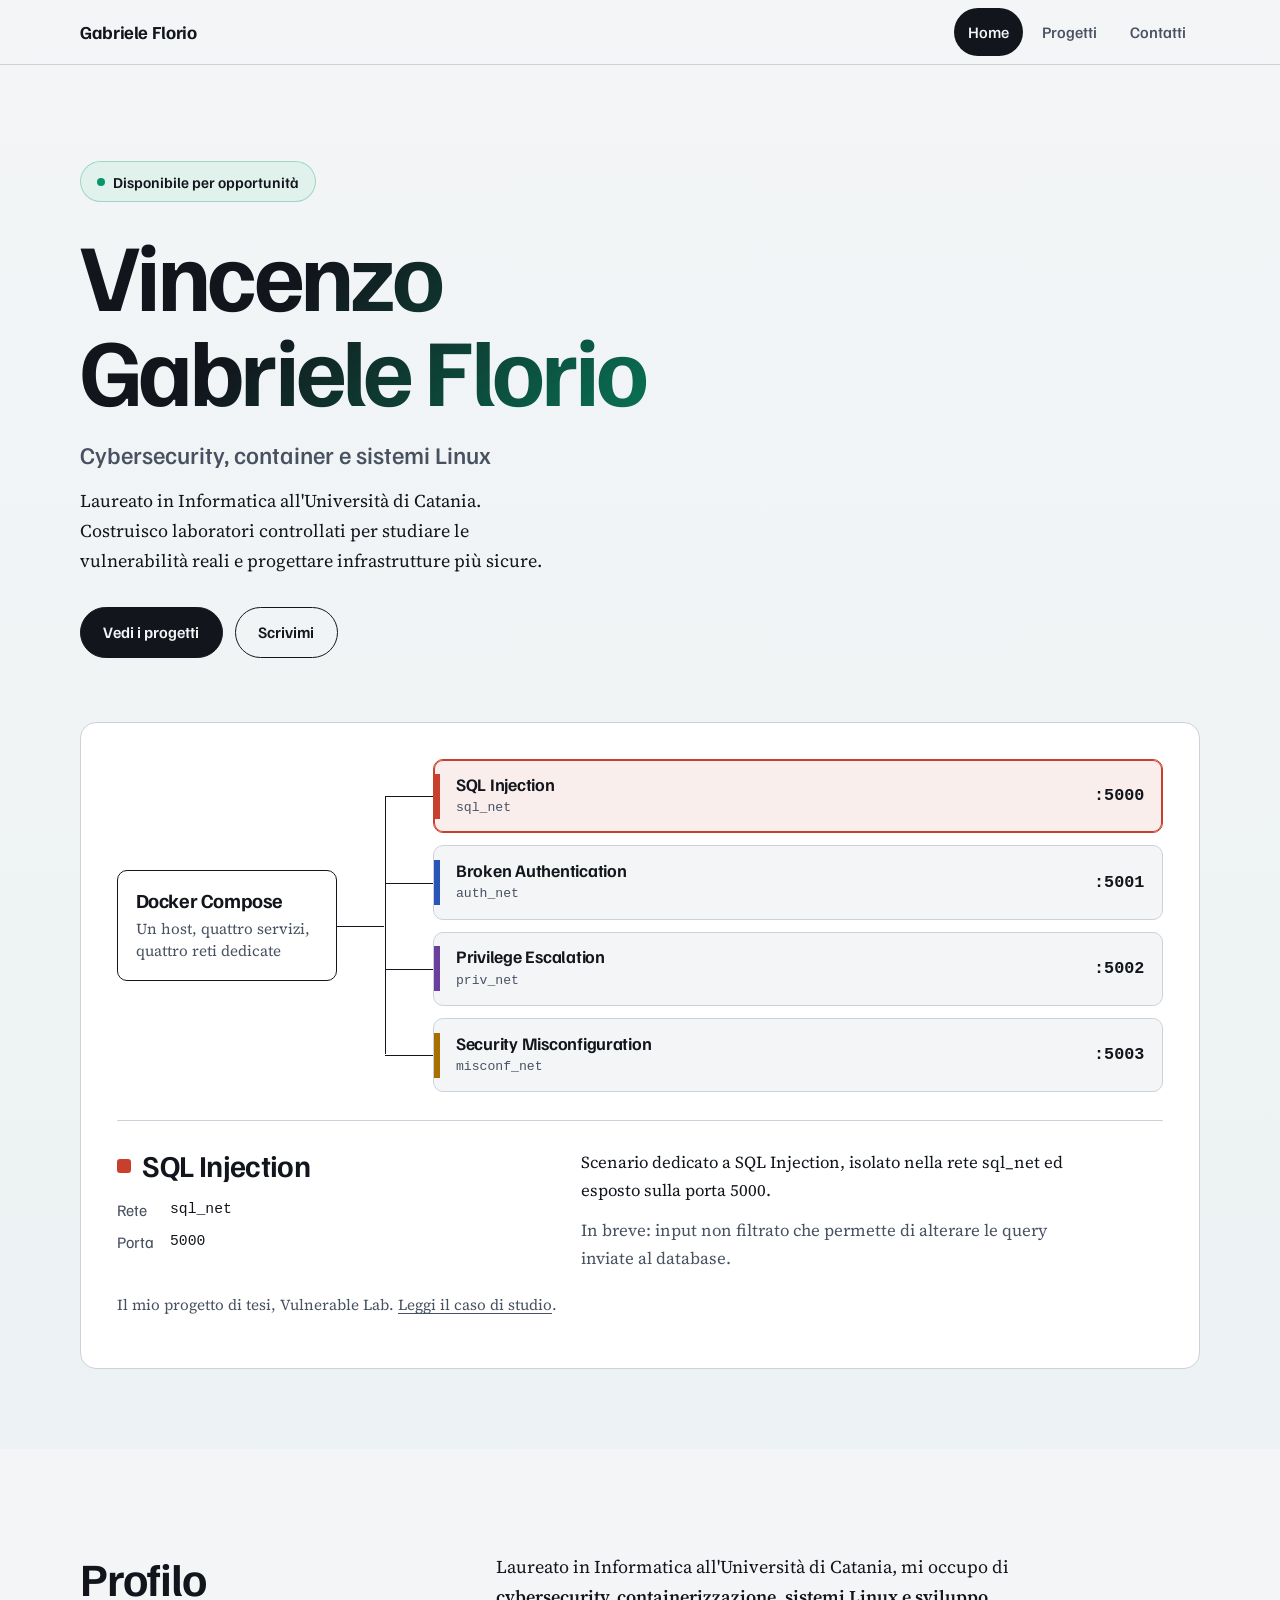
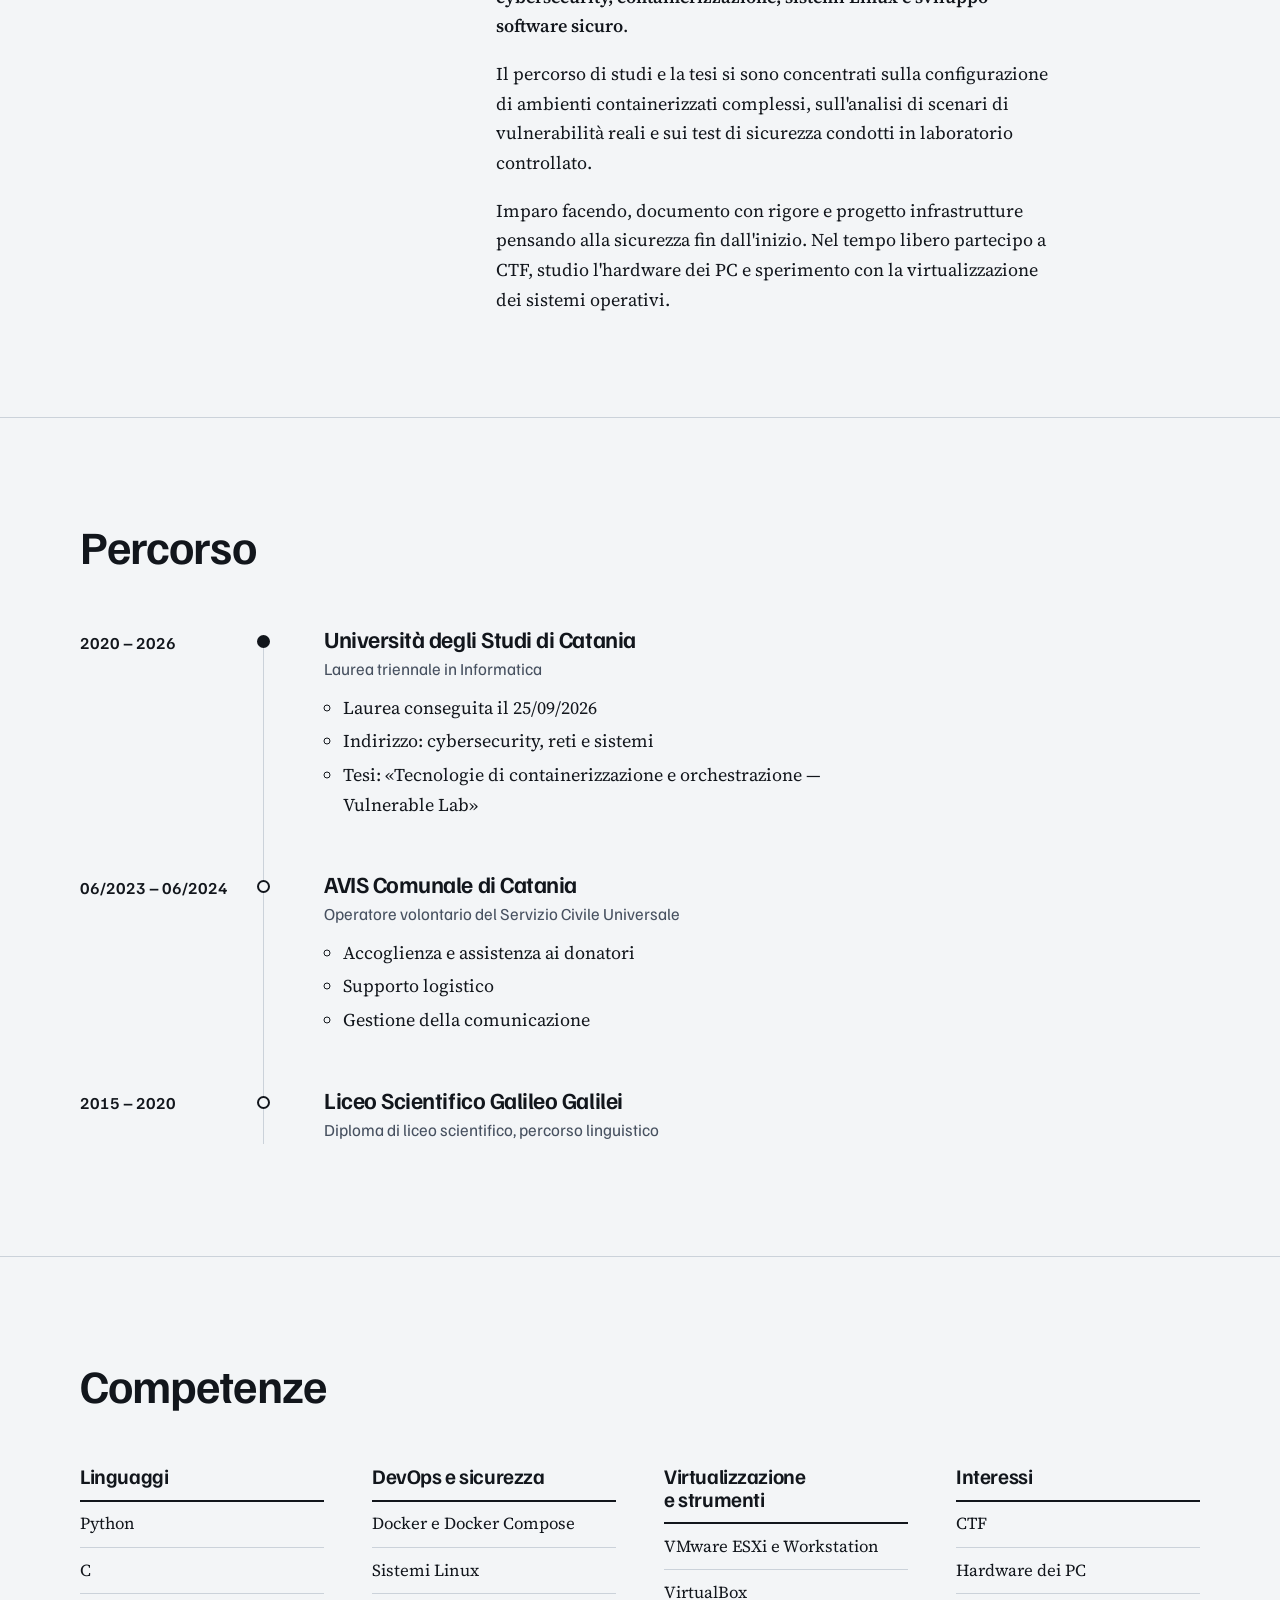
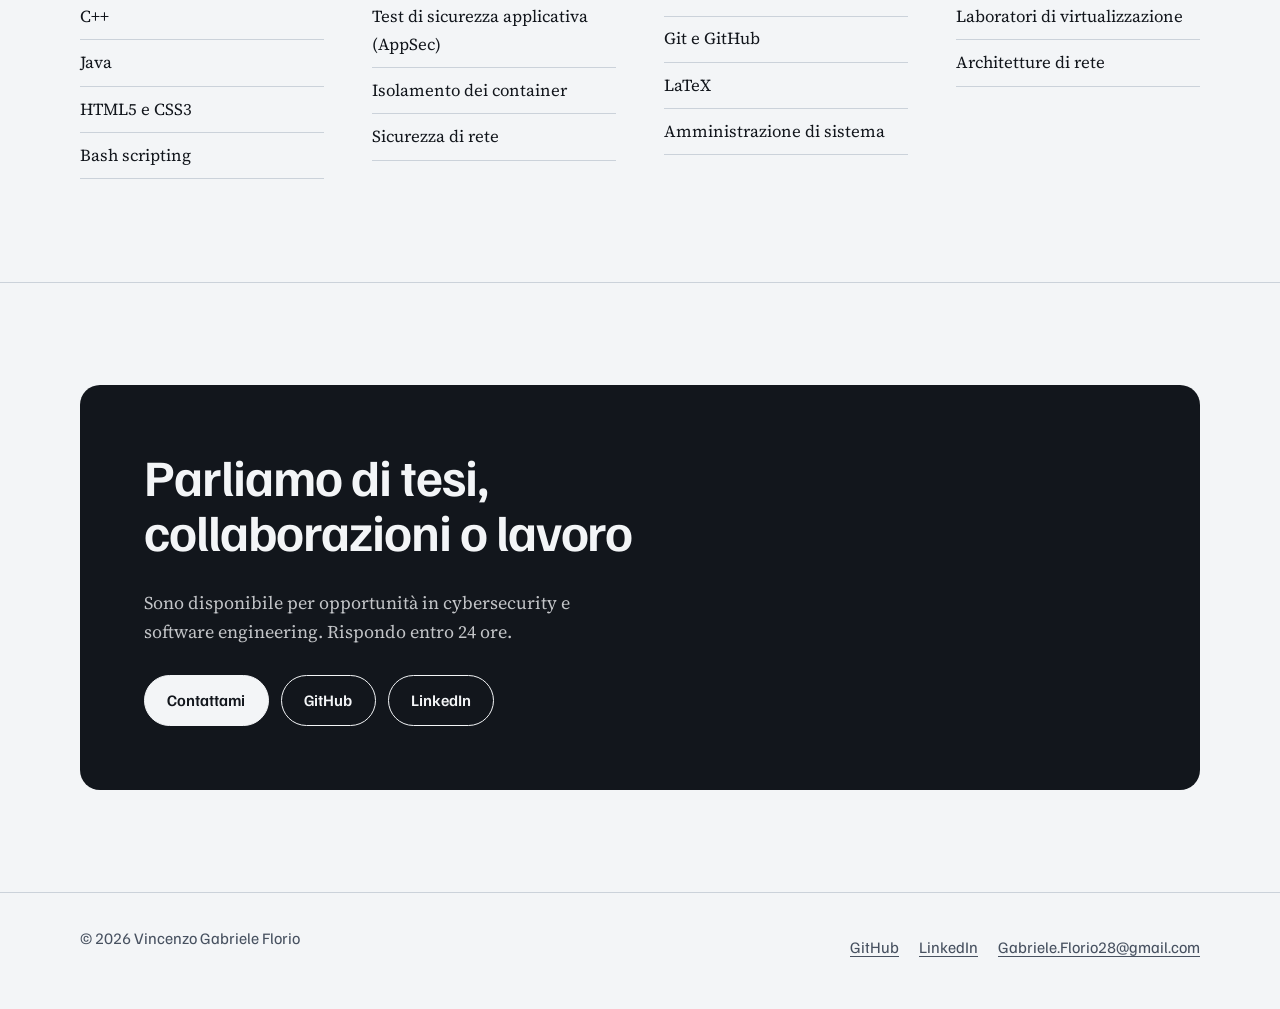
==== commit 1cb9a8da: "feat(ui/ux): enhance portfolio visuals, scroll animations, and form validation - Add available statu" ====
--- a/index.html
+++ b/index.html
@@ -8,33 +8,24 @@
   <meta name="author" content="Vincenzo Gabriele Florio">
   <meta name="keywords" content="cybersecurity, portfolio, Docker, Linux, penetration testing">
   <meta name="color-scheme" content="light dark">
-  <meta name="theme-color" content="#0b1220">
   <meta property="og:type" content="website">
   <meta property="og:title" content="Vincenzo Gabriele Florio | Cybersecurity Specialist">
   <meta property="og:description" content="Cybersecurity, containerizzazione e sistemi Linux. Progetto di tesi: Vulnerable Lab.">
   <meta property="og:image" content="https://gabrieleflorio28.github.io/og-image.png">
-  <meta name="twitter:card" content="summary_large_image">
   <link rel="icon" href="favicon.svg" type="image/svg+xml">
   <link rel="icon" href="favicon.png" type="image/png">
   <link rel="preconnect" href="https://fonts.googleapis.com">
   <link rel="preconnect" href="https://fonts.gstatic.com" crossorigin>
-  <link href="https://fonts.googleapis.com/css2?family=Bricolage+Grotesque:opsz,wdth,wght@12..96,75..100,200..800&display=swap" rel="stylesheet">
+  <link href="https://fonts.googleapis.com/css2?family=Familjen+Grotesk:wght@400..700&family=Source+Serif+4:opsz,wght@8..60,400..700&display=swap" rel="stylesheet">
   <link rel="stylesheet" href="css/style.css">
 </head>
 <body>
   <a class="skip-link" href="#main">Vai al contenuto</a>
-
-  <header class="site-header band">
+  <div class="scroll-progress" aria-hidden="true"></div>
+
+  <header class="site-header">
     <div class="wrap">
-      <a class="brand" href="index.html">
-        <svg class="brand-mark" viewBox="0 0 26 22" aria-hidden="true" focusable="false">
-          <rect x="0" y="0" width="26" height="4" rx="2" fill="#e5604a"/>
-          <rect x="0" y="6" width="19" height="4" rx="2" fill="#5683f2"/>
-          <rect x="0" y="12" width="23" height="4" rx="2" fill="#cc7c14"/>
-          <rect x="0" y="18" width="14" height="4" rx="2" fill="#9a74f2"/>
-        </svg>
-        Gabriele Florio
-      </a>
+      <a class="brand" href="index.html">Gabriele Florio</a>
       <nav class="nav" aria-label="Principale">
         <a href="index.html" aria-current="page">Home</a>
         <a href="projects.html">Progetti</a>
@@ -44,22 +35,19 @@
   </header>
 
   <main id="main">
-    <section class="hero band">
-      <div class="wrap hero-grid">
-        <div>
-          <p class="chips"><span class="chip"><span class="dot live" aria-hidden="true"></span>Disponibile per collaborazioni e nuove opportunità</span></p>
-          <h1>Vincenzo Gabriele Florio</h1>
-          <p class="hero-role">Cybersecurity, container e sistemi Linux</p>
-          <p class="hero-intro">Laureato in Informatica all'Università di Catania. Costruisco laboratori controllati per studiare le vulnerabilità reali e progettare infrastrutture più sicure.</p>
-          <div class="btn-row">
-            <a class="btn btn-solid" href="projects.html">Vedi i progetti</a>
-            <a class="btn" href="contact.html">Scrivimi</a>
-          </div>
+    <section class="hero">
+      <div class="wrap">
+        <span class="status-badge"><span class="status-dot" aria-hidden="true"></span>Disponibile per opportunità</span>
+        <h1>Vincenzo Gabriele Florio</h1>
+        <p class="hero-role">Cybersecurity, container e sistemi Linux</p>
+        <p class="hero-intro">Laureato in Informatica all'Università di Catania. Costruisco laboratori controllati per studiare le vulnerabilità reali e progettare infrastrutture più sicure.</p>
+        <div class="btn-row">
+          <a class="btn btn-solid" href="projects.html">Vedi i progetti</a>
+          <a class="btn" href="contact.html">Scrivimi</a>
         </div>
 
         <!-- Il laboratorio della tesi: 4 servizi, 4 reti isolate -->
         <div class="lab" data-lab>
-          <p class="lab-title">Vulnerable Lab <span>il mio progetto di tesi</span></p>
           <div class="lab-grid">
             <div class="lab-host">
               <strong>Docker Compose</strong>
@@ -99,54 +87,42 @@
 
           <div class="lab-panel" data-panel aria-live="polite">
             <div>
-              <h2 data-p-title>SQL Injection</h2>
+              <h3 data-p-title>SQL Injection</h3>
               <dl>
                 <dt>Rete</dt><dd data-p-net>sql_net</dd>
                 <dt>Porta</dt><dd data-p-port>5000</dd>
               </dl>
             </div>
             <div>
-              <p data-p-summary>Scenario dedicato a SQL Injection, isolato nella rete sql_net ed esposto sulla porta 5000.</p>
+              <p data-p-summary>Scenario dedicato alla SQL Injection, isolato nella rete sql_net.</p>
               <p data-p-what>In breve: input non filtrato che permette di alterare le query inviate al database.</p>
             </div>
           </div>
-          <p class="lab-foot"><a href="projects.html">Leggi il caso di studio</a></p>
-        </div>
-      </div>
-    </section>
-
-    <div class="stats-wrap wrap">
-      <ul class="stats">
-        <li class="stat"><span class="stat-n">2026</span><span class="stat-l">Laurea triennale in Informatica, 25 settembre</span></li>
-        <li class="stat"><span class="stat-n">4</span><span class="stat-l">reti isolate nel mio Vulnerable Lab</span></li>
-        <li class="stat"><span class="stat-n">6</span><span class="stat-l">linguaggi: Python, C, C++, Java, HTML/CSS, Bash</span></li>
-        <li class="stat"><span class="stat-n">CTF</span><span class="stat-l">sfide di sicurezza, per passione</span></li>
-      </ul>
-    </div>
-
-    <section class="section" id="profilo">
+          <p class="lab-foot">Il mio progetto di tesi, Vulnerable Lab. <a href="projects.html">Leggi il caso di studio</a>.</p>
+        </div>
+      </div>
+    </section>
+
+    <section class="section reveal" id="profilo">
       <div class="wrap split">
         <h2>Profilo</h2>
         <div class="prose">
-          <p class="statement">Mi occupo di <strong>cybersecurity, containerizzazione, sistemi Linux e sviluppo software sicuro.</strong></p>
-          <p>Il mio percorso di studi e la tesi si sono concentrati sulla configurazione di ambienti containerizzati complessi, sull'analisi di scenari di vulnerabilità reali e sui test di sicurezza condotti in laboratorio controllato.</p>
+          <p>Laureato in Informatica all'Università di Catania, mi occupo di <strong>cybersecurity, containerizzazione, sistemi Linux e sviluppo software sicuro</strong>.</p>
+          <p>Il percorso di studi e la tesi si sono concentrati sulla configurazione di ambienti containerizzati complessi, sull'analisi di scenari di vulnerabilità reali e sui test di sicurezza condotti in laboratorio controllato.</p>
           <p>Imparo facendo, documento con rigore e progetto infrastrutture pensando alla sicurezza fin dall'inizio. Nel tempo libero partecipo a CTF, studio l'hardware dei PC e sperimento con la virtualizzazione dei sistemi operativi.</p>
         </div>
       </div>
     </section>
 
-    <section class="section" id="percorso" style="padding-top:0">
+    <section class="section reveal" id="percorso">
       <div class="wrap">
         <div class="section-head">
           <h2>Percorso</h2>
         </div>
         <ol class="timeline">
           <li class="tl-item">
-            <div class="tile-icon" aria-hidden="true">
-              <svg viewBox="0 0 24 24"><path d="m2 9 10-5 10 5-10 5z"/><path d="M6 11v5c0 1.5 3 3 6 3s6-1.5 6-3v-5"/></svg>
-            </div>
+            <div class="tl-date">2020 – 2026</div>
             <div class="tl-body">
-              <span class="tl-date">2020 – 2026</span>
               <h3>Università degli Studi di Catania</h3>
               <p class="tl-role">Laurea triennale in Informatica</p>
               <ul>
@@ -157,11 +133,8 @@
             </div>
           </li>
           <li class="tl-item">
-            <div class="tile-icon" aria-hidden="true">
-              <svg viewBox="0 0 24 24"><path d="M12 21s-7-4.4-9-9a5 5 0 0 1 9-3 5 5 0 0 1 9 3c-2 4.6-9 9-9 9z"/></svg>
-            </div>
+            <div class="tl-date">06/2023 – 06/2024</div>
             <div class="tl-body">
-              <span class="tl-date">06/2023 – 06/2024</span>
               <h3>AVIS Comunale di Catania</h3>
               <p class="tl-role">Operatore volontario del Servizio Civile Universale</p>
               <ul>
@@ -172,11 +145,8 @@
             </div>
           </li>
           <li class="tl-item">
-            <div class="tile-icon" aria-hidden="true">
-              <svg viewBox="0 0 24 24"><path d="M4 5a2 2 0 0 1 2-2h13v16H6a2 2 0 0 0-2 2z"/><path d="M4 19V5"/></svg>
-            </div>
+            <div class="tl-date">2015 – 2020</div>
             <div class="tl-body">
-              <span class="tl-date">2015 – 2020</span>
               <h3>Liceo Scientifico Galileo Galilei</h3>
               <p class="tl-role">Diploma di liceo scientifico, percorso linguistico</p>
             </div>
@@ -185,72 +155,59 @@
       </div>
     </section>
 
-    <section class="section" id="competenze" style="padding-top:0">
+    <section class="section reveal" id="competenze">
       <div class="wrap">
         <div class="section-head">
           <h2>Competenze</h2>
         </div>
         <div class="skills">
-          <article class="skill-card">
-            <header>
-              <div class="tile-icon" aria-hidden="true"><svg viewBox="0 0 24 24"><path d="m8 8-4 4 4 4M16 8l4 4-4 4M14 5l-4 14"/></svg></div>
-              <h3>Linguaggi</h3>
-            </header>
-            <ul class="chips">
-              <li class="chip">Python</li>
-              <li class="chip">C</li>
-              <li class="chip">C++</li>
-              <li class="chip">Java</li>
-              <li class="chip">HTML5 e CSS3</li>
-              <li class="chip">Bash</li>
-            </ul>
-          </article>
-          <article class="skill-card">
-            <header>
-              <div class="tile-icon" aria-hidden="true"><svg viewBox="0 0 24 24"><path d="M12 3 5 6v5c0 4.5 2.9 8.3 7 10 4.1-1.7 7-5.5 7-10V6z"/><path d="m9 12 2 2 4-4"/></svg></div>
-              <h3>DevOps e sicurezza</h3>
-            </header>
-            <ul class="chips">
-              <li class="chip">Docker</li>
-              <li class="chip">Docker Compose</li>
-              <li class="chip">Sistemi Linux</li>
-              <li class="chip">Sicurezza applicativa (AppSec)</li>
-              <li class="chip">Isolamento dei container</li>
-              <li class="chip">Sicurezza di rete</li>
-            </ul>
-          </article>
-          <article class="skill-card">
-            <header>
-              <div class="tile-icon" aria-hidden="true"><svg viewBox="0 0 24 24"><path d="m12 3 9 5-9 5-9-5z"/><path d="m3 13 9 5 9-5"/></svg></div>
-              <h3>Virtualizzazione e strumenti</h3>
-            </header>
-            <ul class="chips">
-              <li class="chip">VMware ESXi e Workstation</li>
-              <li class="chip">VirtualBox</li>
-              <li class="chip">Git e GitHub</li>
-              <li class="chip">LaTeX</li>
-              <li class="chip">Amministrazione di sistema</li>
-            </ul>
-          </article>
-          <article class="skill-card">
-            <header>
-              <div class="tile-icon" aria-hidden="true"><svg viewBox="0 0 24 24"><path d="M5 21V4M5 4h11l-2 4 2 4H5"/></svg></div>
-              <h3>Interessi</h3>
-            </header>
-            <ul class="chips">
-              <li class="chip">CTF</li>
-              <li class="chip">Hardware dei PC</li>
-              <li class="chip">Laboratori di virtualizzazione</li>
-              <li class="chip">Architetture di rete</li>
-            </ul>
-          </article>
-        </div>
-      </div>
-    </section>
-
-    <section class="section" style="padding-top:0">
-      <div class="wrap">
-        <div class="cta band">
+          <div>
+            <h3>Linguaggi</h3>
+            <ul>
+              <li>Python</li>
+              <li>C</li>
+              <li>C++</li>
+              <li>Java</li>
+              <li>HTML5 e CSS3</li>
+              <li>Bash scripting</li>
+            </ul>
+          </div>
+          <div>
+            <h3>DevOps e sicurezza</h3>
+            <ul>
+              <li>Docker e Docker Compose</li>
+              <li>Sistemi Linux</li>
+              <li>Test di sicurezza applicativa (AppSec)</li>
+              <li>Isolamento dei container</li>
+              <li>Sicurezza di rete</li>
+            </ul>
+          </div>
+          <div>
+            <h3>Virtualizzazione e strumenti</h3>
+            <ul>
+              <li>VMware ESXi e Workstation</li>
+              <li>VirtualBox</li>
+              <li>Git e GitHub</li>
+              <li>LaTeX</li>
+              <li>Amministrazione di sistema</li>
+            </ul>
+          </div>
+          <div>
+            <h3>Interessi</h3>
+            <ul>
+              <li>CTF</li>
+              <li>Hardware dei PC</li>
+              <li>Laboratori di virtualizzazione</li>
+              <li>Architetture di rete</li>
+            </ul>
+          </div>
+        </div>
+      </div>
+    </section>
+
+    <section class="section reveal">
+      <div class="wrap">
+        <div class="cta">
           <h2>Parliamo di tesi, collaborazioni o lavoro</h2>
           <p>Sono disponibile per opportunità in cybersecurity e software engineering. Rispondo entro 24 ore.</p>
           <div class="btn-row">
@@ -263,7 +220,7 @@
     </section>
   </main>
 
-  <footer class="site-footer band">
+  <footer class="site-footer">
     <div class="wrap">
       <span>© <span data-year>2026</span> Vincenzo Gabriele Florio</span>
       <ul>
--- a/css/style.css
+++ b/css/style.css
@@ -1,62 +1,46 @@
 /* ==========================================================================
-   Portfolio v2 — Vincenzo Gabriele Florio
-   Sistema: quattro reti = quattro colori (corallo, blu, arancio, viola).
-   Palette validata per daltonismo e contrasto (versione chiara e scura).
+   Portfolio — Vincenzo Gabriele Florio
+   Design system: le quattro reti del Vulnerable Lab sono il linguaggio visivo.
    ========================================================================== */
 
-/* ---------- Token ---------- */
+/* ---------- Tokens ---------- */
 :root {
-  /* bande scure (header, hero, CTA, footer): sempre scure */
-  --band: #0b1220;
-  --band-2: #121b2e;
-  --band-rule: #26324a;
-  --on-dark: #eaf0fa;
-  --on-dark-2: #a8b4c9;
-
-  /* colori delle reti sulle bande scure */
-  --sql-d: #e5604a;
-  --auth-d: #5683f2;
-  --priv-d: #cc7c14;
-  --misc-d: #9a74f2;
-
-  /* contenuto (tema chiaro) */
   --paper: #f3f5f7;
   --surface: #ffffff;
-  --ink: #0f1626;
-  --muted: #4a5568;
-  --rule: #d3d9e2;
-  --tile: #e8ecf2;
-  --focus: #1f4fd8;
-
-  --sql: #d9442e;
-  --auth: #2f5fd0;
-  --priv: #c26a00;
-  --misc: #7a44d0;
-
-  --f: "Bricolage Grotesque", "Helvetica Neue", Arial, sans-serif;
+  --ink: #12161c;
+  --muted: #475160;
+  --rule: #cbd2da;
+  --focus: #1b4fd8;
+  --accent: #059669;
+
+  /* una tinta per rete — usate solo per le reti del laboratorio */
+  --sql: #c8402b;
+  --auth: #2a55b8;
+  --priv: #6b3fa0;
+  --misc: #a86f00;
+
+  --f-display: "Familjen Grotesk", "Helvetica Neue", Arial, sans-serif;
+  --f-text: "Source Serif 4", Georgia, "Times New Roman", serif;
   --f-code: ui-monospace, SFMono-Regular, Menlo, Consolas, monospace;
 
-  --wrap: 1160px;
-  --gutter: clamp(1.25rem, 4.5vw, 3rem);
-  --r: 14px;
-  --r-lg: 22px;
+  --wrap: 1120px;
+  --gutter: clamp(1.25rem, 4vw, 2.5rem);
+  --radius: 10px;
 }
 
 @media (prefers-color-scheme: dark) {
   :root {
-    --band: #070c17;
-    --band-2: #101829;
-    --paper: #0e1424;
-    --surface: #151d30;
-    --ink: #eaf0fa;
-    --muted: #a8b4c9;
-    --rule: #26324a;
-    --tile: #1e2842;
-    --focus: #8ca9ff;
-    --sql: #e5604a;
-    --auth: #5683f2;
-    --priv: #cc7c14;
-    --misc: #9a74f2;
+    --paper: #0e1217;
+    --surface: #161b22;
+    --ink: #e9edf2;
+    --muted: #9aa5b4;
+    --rule: #2b333e;
+    --focus: #7ca2ff;
+    --accent: #34d9b0;
+    --sql: #f0705a;
+    --auth: #7c9cf2;
+    --priv: #b58ce8;
+    --misc: #e5ae3a;
   }
 }
 
@@ -76,13 +60,13 @@
   margin: 0;
   background: var(--paper);
   color: var(--ink);
-  font-family: var(--f);
-  font-optical-sizing: auto;
-  font-size: 1.0625rem;
-  line-height: 1.62;
+  font-family: var(--f-text);
+  font-size: 1.125rem;
+  line-height: 1.65;
   -webkit-font-smoothing: antialiased;
 }
 
+img,
 svg {
   display: block;
   max-width: 100%;
@@ -90,7 +74,7 @@
 
 a {
   color: inherit;
-  text-underline-offset: 0.22em;
+  text-underline-offset: 0.2em;
   text-decoration-thickness: 1px;
 }
 
@@ -101,21 +85,18 @@
 :focus-visible {
   outline: 3px solid var(--focus);
   outline-offset: 3px;
-  border-radius: 6px;
-}
-
-.band :focus-visible {
-  outline-color: #9db8ff;
+  border-radius: 4px;
 }
 
 h1,
 h2,
-h3,
-h4 {
-  margin: 0;
-  font-weight: 700;
-  line-height: 1.06;
-  letter-spacing: -0.025em;
+h3 {
+  font-family: var(--f-display);
+  line-height: 1.08;
+  letter-spacing: -0.02em;
+  margin: 0;
+  font-weight: 650;
+  text-wrap: balance;
 }
 
 p {
@@ -131,6 +112,978 @@
 .wrap {
   width: min(100% - 2 * var(--gutter), var(--wrap));
   margin-inline: auto;
+}
+
+.skip-link {
+  position: absolute;
+  left: var(--gutter);
+  top: -4rem;
+  background: var(--ink);
+  color: var(--paper);
+  padding: 0.6rem 1rem;
+  border-radius: 6px;
+  z-index: 100;
+  font-family: var(--f-display);
+}
+
+.skip-link:focus {
+  top: 0.75rem;
+}
+
+/* ---------- Header ---------- */
+.site-header {
+  position: sticky;
+  top: 0;
+  z-index: 50;
+  background: color-mix(in srgb, var(--paper) 88%, transparent);
+  backdrop-filter: blur(10px);
+  -webkit-backdrop-filter: blur(10px);
+  border-bottom: 1px solid var(--rule);
+}
+
+.site-header .wrap {
+  display: flex;
+  align-items: center;
+  justify-content: space-between;
+  gap: 1rem;
+  min-height: 64px;
+}
+
+.brand {
+  font-family: var(--f-display);
+  font-weight: 700;
+  font-size: 1.15rem;
+  letter-spacing: -0.02em;
+  text-decoration: none;
+  white-space: nowrap;
+}
+
+.nav {
+  display: flex;
+  gap: 0.25rem;
+}
+
+.nav a {
+  font-family: var(--f-display);
+  font-size: 1rem;
+  font-weight: 500;
+  text-decoration: none;
+  padding: 0.65rem 0.9rem;
+  border-radius: 999px;
+  color: var(--muted);
+  min-height: 44px;
+  display: inline-flex;
+  align-items: center;
+}
+
+.nav a:hover {
+  color: var(--ink);
+  background: color-mix(in srgb, var(--ink) 7%, transparent);
+}
+
+.nav a[aria-current="page"] {
+  color: var(--paper);
+  background: var(--ink);
+}
+
+/* ---------- Buttons ---------- */
+.btn {
+  display: inline-flex;
+  align-items: center;
+  justify-content: center;
+  gap: 0.5rem;
+  min-height: 48px;
+  padding: 0.7rem 1.4rem;
+  border-radius: 999px;
+  border: 1.5px solid var(--ink);
+  font-family: var(--f-display);
+  font-weight: 600;
+  font-size: 1rem;
+  text-decoration: none;
+  cursor: pointer;
+  background: transparent;
+  color: var(--ink);
+  transition: background-color 0.18s ease, color 0.18s ease, transform 0.18s ease;
+}
+
+.btn:hover {
+  background: color-mix(in srgb, var(--ink) 8%, transparent);
+  transform: translateY(-1px);
+  box-shadow: 0 4px 12px color-mix(in srgb, var(--ink) 12%, transparent);
+}
+
+.btn:active {
+  transform: translateY(1px);
+  box-shadow: none;
+}
+
+.btn-solid {
+  background: var(--ink);
+  color: var(--paper);
+}
+
+.btn-solid:hover {
+  background: color-mix(in srgb, var(--ink) 82%, var(--paper));
+}
+
+.btn-row {
+  display: flex;
+  flex-wrap: wrap;
+  gap: 0.75rem;
+}
+
+/* ---------- Sezioni ---------- */
+.section {
+  padding-block: clamp(3.5rem, 8vw, 6.5rem);
+}
+
+.section + .section {
+  border-top: 1px solid var(--rule);
+}
+
+.section-head {
+  display: grid;
+  grid-template-columns: minmax(0, 1fr);
+  gap: 1rem;
+  margin-bottom: clamp(2rem, 5vw, 3.5rem);
+}
+
+.section-head h2 {
+  font-size: clamp(1.9rem, 4vw, 2.9rem);
+}
+
+.lede {
+  font-size: 1.25rem;
+  color: var(--muted);
+  max-width: 60ch;
+}
+
+/* ---------- Hero ---------- */
+.hero {
+  padding-top: clamp(3rem, 8vw, 6rem);
+  padding-bottom: clamp(3rem, 7vw, 5rem);
+  background: linear-gradient(to bottom, var(--paper), color-mix(in srgb, var(--accent) 3%, var(--paper)));
+}
+
+.hero h1 {
+  font-size: clamp(2.7rem, 8.2vw, 6rem);
+  font-weight: 700;
+  letter-spacing: -0.04em;
+  line-height: 0.98;
+  max-width: 14ch;
+  background: linear-gradient(135deg, var(--ink) 30%, var(--accent) 100%);
+  -webkit-background-clip: text;
+  -webkit-text-fill-color: transparent;
+  background-clip: text;
+}
+
+.hero-role {
+  font-family: var(--f-display);
+  font-size: clamp(1.15rem, 2.4vw, 1.5rem);
+  font-weight: 500;
+  color: var(--muted);
+  margin: 1.25rem 0 0.75rem;
+}
+
+.hero-intro {
+  max-width: 54ch;
+  margin-bottom: 2rem;
+}
+
+/* ---------- Laboratorio: diagramma interattivo ---------- */
+.lab {
+  margin-top: clamp(2.5rem, 6vw, 4rem);
+  background: var(--surface);
+  border: 1px solid var(--rule);
+  border-radius: calc(var(--radius) * 1.6);
+  padding: clamp(1.25rem, 3vw, 2.25rem);
+}
+
+.lab-grid {
+  display: grid;
+  grid-template-columns: minmax(0, 220px) minmax(0, 1fr);
+  gap: clamp(1.5rem, 4vw, 3rem);
+  align-items: stretch;
+}
+
+.lab-host {
+  align-self: center;
+  border: 1.5px solid var(--ink);
+  border-radius: var(--radius);
+  padding: 1.1rem 1.1rem 1.2rem;
+  position: relative;
+}
+
+.lab-host strong {
+  display: block;
+  font-family: var(--f-display);
+  font-size: 1.25rem;
+  letter-spacing: -0.02em;
+  line-height: 1.15;
+}
+
+.lab-host span {
+  display: block;
+  margin-top: 0.4rem;
+  font-size: 0.95rem;
+  line-height: 1.4;
+  color: var(--muted);
+}
+
+/* connettore host → dorsale */
+.lab-host::after {
+  content: "";
+  position: absolute;
+  top: 50%;
+  left: 100%;
+  width: clamp(1.5rem, 4vw, 3rem);
+  border-top: 1.5px solid var(--ink);
+}
+
+.lanes {
+  list-style: none;
+  margin: 0;
+  padding: 0 0 0 clamp(1.5rem, 4vw, 3rem);
+  display: grid;
+  gap: 0.75rem;
+  position: relative;
+}
+
+/* dorsale verticale */
+.lanes::before {
+  content: "";
+  position: absolute;
+  left: 0;
+  top: 2.4rem;
+  bottom: 2.4rem;
+  border-left: 1.5px solid var(--ink);
+  transform-origin: top;
+}
+
+.lanes li {
+  position: relative;
+}
+
+/* ramo orizzontale dalla dorsale alla rete */
+.lanes li::before {
+  content: "";
+  position: absolute;
+  left: calc(-1 * clamp(1.5rem, 4vw, 3rem));
+  top: 50%;
+  width: clamp(1.5rem, 4vw, 3rem);
+  border-top: 1.5px solid var(--ink);
+  transform-origin: left;
+}
+
+.lane {
+  --tint: var(--sql);
+  width: 100%;
+  display: grid;
+  grid-template-columns: 6px minmax(0, 1fr) auto;
+  align-items: center;
+  gap: 1rem;
+  text-align: left;
+  padding: 0.85rem 1.1rem 0.85rem 0;
+  min-height: 64px;
+  border: 1px solid var(--rule);
+  border-radius: var(--radius);
+  background: var(--paper);
+  color: var(--ink);
+  font: inherit;
+  cursor: pointer;
+  overflow: hidden;
+  transition: border-color 0.18s ease, background-color 0.18s ease, opacity 0.18s ease;
+}
+
+.lane[data-lane="sql"] { --tint: var(--sql); }
+.lane[data-lane="auth"] { --tint: var(--auth); }
+.lane[data-lane="priv"] { --tint: var(--priv); }
+.lane[data-lane="misc"] { --tint: var(--misc); }
+
+.lane-bar {
+  align-self: stretch;
+  background: var(--tint);
+  transform-origin: top;
+}
+
+.lane-name {
+  display: block;
+  font-family: var(--f-display);
+  font-weight: 650;
+  font-size: 1.1rem;
+  letter-spacing: -0.015em;
+  line-height: 1.2;
+}
+
+.lane-net {
+  display: block;
+  font-family: var(--f-code);
+  font-size: 0.82rem;
+  color: var(--muted);
+  margin-top: 0.15rem;
+}
+
+.lane-port {
+  font-family: var(--f-code);
+  font-size: 1.05rem;
+  font-weight: 600;
+}
+
+.lane:hover {
+  border-color: var(--tint);
+}
+
+.lane[aria-pressed="true"] {
+  border-color: var(--tint);
+  background: color-mix(in srgb, var(--tint) 9%, var(--surface));
+  box-shadow: inset 0 0 0 1px var(--tint);
+}
+
+.lanes:has(.lane[aria-pressed="true"]) .lane[aria-pressed="false"] {
+  opacity: 0.72;
+}
+
+.lanes:has(.lane[aria-pressed="true"]) .lane[aria-pressed="false"]:hover {
+  opacity: 1;
+}
+
+/* pannello dettaglio */
+.lab-panel {
+  margin-top: clamp(1.25rem, 3vw, 1.75rem);
+  padding-top: clamp(1.25rem, 3vw, 1.75rem);
+  border-top: 1px solid var(--rule);
+  display: grid;
+  grid-template-columns: minmax(0, 1fr) minmax(0, 1.4fr);
+  gap: 1rem clamp(1.5rem, 4vw, 3rem);
+}
+
+.lab-panel h3 {
+  font-size: clamp(1.4rem, 2.6vw, 1.9rem);
+  display: flex;
+  align-items: center;
+  gap: 0.7rem;
+}
+
+.lab-panel h3::before {
+  content: "";
+  flex: none;
+  width: 14px;
+  height: 14px;
+  border-radius: 3px;
+  background: var(--panel-tint, var(--sql));
+}
+
+.lab-panel dl {
+  margin: 0.9rem 0 0;
+  display: grid;
+  grid-template-columns: auto 1fr;
+  gap: 0.35rem 1rem;
+  font-size: 1rem;
+}
+
+.lab-panel dt {
+  color: var(--muted);
+  font-family: var(--f-display);
+}
+
+.lab-panel dd {
+  margin: 0;
+  font-family: var(--f-code);
+  font-size: 0.92rem;
+}
+
+.lab-panel p {
+  margin: 0;
+  font-size: 1.05rem;
+  max-width: 56ch;
+}
+
+.lab-panel p + p {
+  margin-top: 0.75rem;
+  color: var(--muted);
+}
+
+.lab-foot {
+  margin-top: 1.25rem;
+  font-size: 0.95rem;
+  color: var(--muted);
+}
+
+/* l'unico momento animato: il laboratorio si costruisce una volta */
+@media (prefers-reduced-motion: no-preference) {
+  .lab-host {
+    animation: lab-in 0.5s ease-out both;
+  }
+
+  .lanes::before {
+    animation: draw-y 0.6s 0.3s cubic-bezier(0.65, 0, 0.35, 1) both;
+  }
+
+  .lanes li::before {
+    animation: draw-x 0.35s ease-out both;
+  }
+
+  .lanes li:nth-child(1)::before { animation-delay: 0.7s; }
+  .lanes li:nth-child(2)::before { animation-delay: 0.85s; }
+  .lanes li:nth-child(3)::before { animation-delay: 1s; }
+  .lanes li:nth-child(4)::before { animation-delay: 1.15s; }
+
+  .lanes .lane {
+    animation: lane-in 0.45s ease-out both;
+  }
+
+  .lanes li:nth-child(1) .lane { animation-delay: 0.9s; }
+  .lanes li:nth-child(2) .lane { animation-delay: 1.05s; }
+  .lanes li:nth-child(3) .lane { animation-delay: 1.2s; }
+  .lanes li:nth-child(4) .lane { animation-delay: 1.35s; }
+
+  @keyframes lab-in {
+    from { opacity: 0; transform: translateX(-12px); }
+    to { opacity: 1; transform: none; }
+  }
+
+  @keyframes draw-y {
+    from { transform: scaleY(0); }
+    to { transform: scaleY(1); }
+  }
+
+  @keyframes draw-x {
+    from { transform: scaleX(0); }
+    to { transform: scaleX(1); }
+  }
+
+  @keyframes lane-in {
+    from { opacity: 0; transform: translateX(-10px); }
+    to { opacity: 1; transform: none; }
+  }
+}
+
+/* ---------- Profilo ---------- */
+.split {
+  display: grid;
+  grid-template-columns: minmax(0, 1fr) minmax(0, 2fr);
+  gap: clamp(1.5rem, 5vw, 4rem);
+}
+
+.split h2 {
+  font-size: clamp(1.9rem, 4vw, 2.9rem);
+}
+
+.prose {
+  max-width: 62ch;
+}
+
+.prose p:last-child {
+  margin-bottom: 0;
+}
+
+.prose strong {
+  font-weight: 600;
+}
+
+/* ---------- Percorso ---------- */
+.timeline {
+  list-style: none;
+  margin: 0;
+  padding: 0;
+  position: relative;
+}
+
+.timeline::before {
+  content: "";
+  position: absolute;
+  left: calc(11rem + 7px);
+  top: 0.6rem;
+  bottom: 0.6rem;
+  border-left: 1.5px solid var(--rule);
+}
+
+.tl-item {
+  display: grid;
+  grid-template-columns: 11rem minmax(0, 1fr);
+  gap: 0 clamp(1.5rem, 4vw, 3rem);
+  padding-bottom: clamp(2rem, 5vw, 3rem);
+  position: relative;
+}
+
+.tl-item:last-child {
+  padding-bottom: 0;
+}
+
+.tl-item::before {
+  content: "";
+  position: absolute;
+  left: calc(11rem + 1px);
+  top: 0.55rem;
+  width: 13px;
+  height: 13px;
+  border-radius: 50%;
+  background: var(--paper);
+  border: 2px solid var(--ink);
+}
+
+.tl-item:first-child::before {
+  background: var(--ink);
+}
+
+.tl-date {
+  font-family: var(--f-display);
+  font-weight: 600;
+  font-size: 1.05rem;
+  padding-top: 0.15rem;
+}
+
+.tl-body {
+  padding-left: clamp(0.5rem, 2vw, 1.25rem);
+}
+
+.tl-body h3 {
+  font-size: 1.45rem;
+}
+
+.tl-role {
+  font-family: var(--f-display);
+  color: var(--muted);
+  font-size: 1.05rem;
+  margin: 0.25rem 0 0.6rem;
+}
+
+.tl-body ul {
+  margin: 0;
+  padding-left: 1.2rem;
+  max-width: 58ch;
+}
+
+.tl-body li {
+  margin-bottom: 0.25rem;
+}
+
+/* ---------- Competenze ---------- */
+.skills {
+  display: grid;
+  grid-template-columns: repeat(auto-fit, minmax(230px, 1fr));
+  gap: clamp(1.75rem, 4vw, 3rem) clamp(1.5rem, 4vw, 3rem);
+}
+
+.skills h3 {
+  font-size: 1.3rem;
+  padding-bottom: 0.75rem;
+  border-bottom: 2px solid var(--ink);
+}
+
+.skills ul {
+  list-style: none;
+  margin: 0;
+  padding: 0;
+}
+
+.skills li {
+  padding: 0.55rem 0;
+  border-bottom: 1px solid var(--rule);
+  font-size: 1.05rem;
+}
+
+/* ---------- Chiusura / CTA ---------- */
+.cta {
+  background: var(--ink);
+  color: var(--paper);
+  border-radius: calc(var(--radius) * 2);
+  padding: clamp(2rem, 6vw, 4rem);
+  display: grid;
+  gap: 1.75rem;
+}
+
+.cta h2 {
+  font-size: clamp(1.9rem, 4.4vw, 3.2rem);
+  max-width: 20ch;
+}
+
+.cta p {
+  margin: 0;
+  max-width: 52ch;
+  color: color-mix(in srgb, var(--paper) 78%, var(--ink));
+}
+
+.cta .btn {
+  border-color: var(--paper);
+  color: var(--paper);
+}
+
+.cta .btn-solid {
+  background: var(--paper);
+  color: var(--ink);
+}
+
+.cta .btn:hover {
+  background: color-mix(in srgb, var(--paper) 16%, transparent);
+}
+
+.cta .btn-solid:hover {
+  background: color-mix(in srgb, var(--paper) 86%, var(--ink));
+}
+
+/* ---------- Pagina progetti ---------- */
+.page-head {
+  padding-top: clamp(3rem, 8vw, 5.5rem);
+  padding-bottom: clamp(2rem, 5vw, 3.5rem);
+}
+
+.page-head h1 {
+  font-size: clamp(2.6rem, 7vw, 5rem);
+  letter-spacing: -0.04em;
+  line-height: 1;
+}
+
+.page-head .lede {
+  margin-top: 1.25rem;
+}
+
+.facts {
+  display: grid;
+  grid-template-columns: repeat(auto-fit, minmax(190px, 1fr));
+  gap: 1.5rem 2rem;
+  margin: 0;
+  padding-block: 1.5rem;
+  border-block: 1px solid var(--rule);
+}
+
+.facts dt {
+  font-family: var(--f-display);
+  color: var(--muted);
+  font-size: 0.98rem;
+}
+
+.facts dd {
+  margin: 0.15rem 0 0;
+  font-family: var(--f-display);
+  font-weight: 600;
+  font-size: 1.15rem;
+  line-height: 1.3;
+}
+
+.stack {
+  list-style: none;
+  margin: 0;
+  padding: 0;
+  display: flex;
+  flex-wrap: wrap;
+  gap: 0.5rem;
+}
+
+.stack li {
+  font-family: var(--f-display);
+  font-weight: 500;
+  font-size: 1rem;
+  padding: 0.35rem 0.85rem;
+  border: 1px solid var(--ink);
+  border-radius: 999px;
+}
+
+.test-box {
+  border: 1px solid var(--rule);
+  background: var(--surface);
+  border-radius: calc(var(--radius) * 1.6);
+  padding: clamp(1.25rem, 3vw, 2rem);
+  display: grid;
+  gap: 0.5rem;
+}
+
+.test-box h3 {
+  font-size: 1.5rem;
+}
+
+.test-box p {
+  margin: 0;
+  max-width: 58ch;
+}
+
+.test-box code {
+  background: color-mix(in srgb, var(--ink) 8%, transparent);
+  padding: 0.1em 0.45em;
+  border-radius: 4px;
+}
+
+/* ---------- Contatti ---------- */
+.contact-grid {
+  display: grid;
+  grid-template-columns: minmax(0, 1fr) minmax(0, 1.15fr);
+  gap: clamp(2rem, 6vw, 5rem);
+  align-items: start;
+}
+
+.contact-list {
+  list-style: none;
+  margin: 0;
+  padding: 0;
+}
+
+.contact-list li {
+  display: grid;
+  grid-template-columns: 7.5rem minmax(0, 1fr) auto;
+  align-items: center;
+  gap: 0.75rem;
+  padding: 0.95rem 0;
+  border-bottom: 1px solid var(--rule);
+}
+
+.contact-list li:first-child {
+  border-top: 1px solid var(--rule);
+}
+
+.contact-list .k {
+  font-family: var(--f-display);
+  color: var(--muted);
+  font-size: 1rem;
+}
+
+.contact-list .v {
+  font-family: var(--f-display);
+  font-weight: 550;
+  font-size: 1.1rem;
+  overflow-wrap: anywhere;
+}
+
+.copy-btn {
+  font-family: var(--f-display);
+  font-size: 0.95rem;
+  font-weight: 550;
+  background: transparent;
+  border: 1px solid var(--rule);
+  color: var(--ink);
+  border-radius: 999px;
+  padding: 0.4rem 0.95rem;
+  min-height: 44px;
+  cursor: pointer;
+  transition: background-color 0.18s ease, border-color 0.18s ease;
+}
+
+.copy-btn:hover {
+  border-color: var(--ink);
+}
+
+.copy-btn:active {
+  transform: scale(0.96);
+}
+
+.copy-btn.is-done {
+  background: var(--ink);
+  color: var(--paper);
+  border-color: var(--ink);
+}
+
+.reply-note {
+  margin-top: 1.5rem;
+  color: var(--muted);
+}
+
+.form {
+  background: var(--surface);
+  border: 1px solid var(--rule);
+  border-radius: calc(var(--radius) * 1.6);
+  padding: clamp(1.25rem, 3.5vw, 2.25rem);
+  display: grid;
+  gap: 1.25rem;
+}
+
+.form h2 {
+  font-size: 1.7rem;
+}
+
+.field {
+  display: grid;
+  gap: 0.4rem;
+}
+
+.field label {
+  font-family: var(--f-display);
+  font-weight: 600;
+  font-size: 1rem;
+}
+
+.field input,
+.field textarea {
+  font: inherit;
+  font-size: 1.05rem;
+  color: var(--ink);
+  background: var(--paper);
+  border: 1.5px solid var(--rule);
+  border-radius: var(--radius);
+  padding: 0.75rem 0.9rem;
+  min-height: 48px;
+  width: 100%;
+  transition: border-color 0.18s ease;
+}
+
+.field textarea {
+  min-height: 160px;
+  resize: vertical;
+}
+
+.field input:hover,
+.field textarea:hover {
+  border-color: var(--muted);
+}
+
+.field input:focus-visible,
+.field textarea:focus-visible {
+  outline: 3px solid var(--focus);
+  outline-offset: 1px;
+  border-color: var(--focus);
+  box-shadow: 0 0 0 4px color-mix(in srgb, var(--focus) 15%, transparent);
+}
+
+.form-note {
+  margin: 0;
+  font-size: 0.98rem;
+  color: var(--muted);
+}
+
+/* ---------- Scroll progress bar ---------- */
+.scroll-progress {
+  position: fixed;
+  top: 0;
+  left: 0;
+  width: 0%;
+  height: 3px;
+  background: linear-gradient(90deg, var(--accent), var(--focus));
+  z-index: 60;
+  pointer-events: none;
+}
+
+/* ---------- Status badge ---------- */
+.status-badge {
+  display: inline-flex;
+  align-items: center;
+  gap: 0.5rem;
+  font-family: var(--f-display);
+  font-size: 0.95rem;
+  font-weight: 600;
+  padding: 0.45rem 1rem;
+  border-radius: 999px;
+  background: color-mix(in srgb, var(--accent) 12%, var(--surface));
+  border: 1px solid color-mix(in srgb, var(--accent) 30%, transparent);
+  color: var(--ink);
+  margin-bottom: 1.5rem;
+}
+
+.status-dot {
+  width: 8px;
+  height: 8px;
+  border-radius: 50%;
+  background: var(--accent);
+}
+
+@media (prefers-reduced-motion: no-preference) {
+  .status-dot {
+    animation: pulse-dot 2s ease-in-out infinite;
+  }
+
+  @keyframes pulse-dot {
+    0%, 100% { opacity: 1; transform: scale(1); }
+    50% { opacity: 0.5; transform: scale(0.85); }
+  }
+}
+
+/* ---------- Scroll reveal ---------- */
+@media (prefers-reduced-motion: no-preference) {
+  .reveal {
+    opacity: 0;
+    transform: translateY(24px);
+  }
+
+  .reveal.is-visible {
+    opacity: 1;
+    transform: none;
+    transition: opacity 0.7s cubic-bezier(0.16, 1, 0.3, 1),
+                transform 0.7s cubic-bezier(0.16, 1, 0.3, 1);
+  }
+
+  .reveal-delay-1.is-visible { transition-delay: 0.1s; }
+  .reveal-delay-2.is-visible { transition-delay: 0.2s; }
+  .reveal-delay-3.is-visible { transition-delay: 0.3s; }
+}
+
+/* ---------- Hero reveal ---------- */
+@media (prefers-reduced-motion: no-preference) {
+  .hero h1,
+  .hero-role,
+  .hero-intro,
+  .hero .btn-row,
+  .hero .status-badge {
+    opacity: 0;
+    animation: hero-reveal 0.8s cubic-bezier(0.16, 1, 0.3, 1) both;
+  }
+
+  .hero .status-badge { animation-delay: 0s; }
+  .hero h1 { animation-delay: 0.1s; }
+  .hero-role { animation-delay: 0.22s; }
+  .hero-intro { animation-delay: 0.34s; }
+  .hero .btn-row { animation-delay: 0.46s; }
+
+  @keyframes hero-reveal {
+    from { opacity: 0; transform: translateY(20px); }
+    to   { opacity: 1; transform: none; }
+  }
+}
+
+/* ---------- Form inline errors ---------- */
+.field-error {
+  font-family: var(--f-display);
+  font-size: 0.9rem;
+  color: var(--sql);
+  display: block;
+  max-height: 0;
+  opacity: 0;
+  overflow: hidden;
+  transition: max-height 0.25s ease, opacity 0.25s ease, margin 0.25s ease;
+}
+
+.field-error.is-active {
+  max-height: 2em;
+  opacity: 1;
+  margin-top: 0.25rem;
+}
+
+.field input[aria-invalid="true"],
+.field textarea[aria-invalid="true"] {
+  border-color: var(--sql);
+}
+
+.field input[aria-invalid="true"]:focus-visible,
+.field textarea[aria-invalid="true"]:focus-visible {
+  outline-color: var(--sql);
+  box-shadow: 0 0 0 4px color-mix(in srgb, var(--sql) 15%, transparent);
+}
+
+/* ---------- Footer ---------- */
+.site-footer {
+  border-top: 1px solid var(--rule);
+  padding-block: 2rem 2.5rem;
+  font-family: var(--f-display);
+  font-size: 1rem;
+  color: var(--muted);
+}
+
+.site-footer .wrap {
+  display: flex;
+  flex-wrap: wrap;
+  justify-content: space-between;
+  gap: 0.75rem 2rem;
+}
+
+.site-footer ul {
+  list-style: none;
+  display: flex;
+  flex-wrap: wrap;
+  gap: 0.25rem 1.25rem;
+  margin: 0;
+  padding: 0;
+}
+
+.site-footer a {
+  display: inline-flex;
+  align-items: center;
+  min-height: 44px;
 }
 
 .sr-only {
@@ -142,1544 +1095,69 @@
   white-space: nowrap;
 }
 
-.skip-link {
-  position: absolute;
-  left: var(--gutter);
-  top: -4rem;
-  background: var(--on-dark);
-  color: var(--band);
-  padding: 0.6rem 1rem;
-  border-radius: 8px;
-  z-index: 100;
-  font-weight: 600;
-}
-
-.skip-link:focus {
-  top: 0.75rem;
-}
-
-/* ---------- Bande scure ---------- */
-.band {
-  background: var(--band);
-  color: var(--on-dark);
-  --sql: var(--sql-d);
-  --auth: var(--auth-d);
-  --priv: var(--priv-d);
-  --misc: var(--misc-d);
-  --muted: var(--on-dark-2);
-  --rule: var(--band-rule);
-  --surface: var(--band-2);
-  --ink: var(--on-dark);
-  --paper: var(--band);
-}
-
-/* ---------- Header ---------- */
-.site-header {
-  position: sticky;
-  top: 0;
-  z-index: 50;
-  border-bottom: 1px solid var(--band-rule);
-}
-
-.site-header .wrap {
-  display: flex;
-  align-items: center;
-  justify-content: space-between;
-  gap: 1rem;
-  min-height: 68px;
-}
-
-.brand {
-  display: inline-flex;
-  align-items: center;
-  gap: 0.7rem;
-  font-weight: 700;
-  font-size: 1.12rem;
-  letter-spacing: -0.02em;
-  text-decoration: none;
-  white-space: nowrap;
-  min-height: 44px;
-}
-
-.brand-mark {
-  width: 26px;
-  height: 22px;
-  flex: none;
-}
-
-.nav {
-  display: flex;
-  gap: 0.25rem;
-}
-
-.nav a {
-  font-size: 0.98rem;
-  font-weight: 500;
-  text-decoration: none;
-  padding: 0.6rem 1rem;
-  border-radius: 999px;
-  color: var(--on-dark-2);
-  min-height: 44px;
-  display: inline-flex;
-  align-items: center;
-  transition: background-color 0.18s ease, color 0.18s ease;
-}
-
-.nav a:hover {
-  color: var(--on-dark);
-  background: rgba(234, 240, 250, 0.09);
-}
-
-.nav a[aria-current="page"] {
-  color: var(--band);
-  background: var(--on-dark);
-}
-
-/* ---------- Pulsanti ---------- */
-.btn {
-  display: inline-flex;
-  align-items: center;
-  justify-content: center;
-  gap: 0.55rem;
-  min-height: 50px;
-  padding: 0.7rem 1.5rem;
-  border-radius: 999px;
-  border: 1.5px solid currentColor;
-  font: inherit;
-  font-weight: 600;
-  font-size: 1rem;
-  text-decoration: none;
-  cursor: pointer;
-  background: transparent;
-  color: inherit;
-  transition: background-color 0.18s ease, color 0.18s ease, transform 0.18s ease;
-}
-
-.btn:hover {
-  background: color-mix(in srgb, currentColor 10%, transparent);
-}
-
-.btn:active {
-  transform: translateY(1px);
-}
-
-.btn svg {
-  width: 19px;
-  height: 19px;
-}
-
-.btn-solid {
-  background: var(--ink);
-  color: var(--paper);
-  border-color: var(--ink);
-}
-
-.btn-solid:hover {
-  background: color-mix(in srgb, var(--ink) 84%, var(--paper));
-}
-
-.band .btn-solid {
-  background: var(--on-dark);
-  color: var(--band);
-  border-color: var(--on-dark);
-}
-
-.band .btn-solid:hover {
-  background: #ffffff;
-}
-
-.btn-row {
-  display: flex;
-  flex-wrap: wrap;
-  gap: 0.75rem;
-}
-
-/* ---------- Chip ---------- */
-.chips {
-  list-style: none;
-  margin: 0;
-  padding: 0;
-  display: flex;
-  flex-wrap: wrap;
-  gap: 0.5rem;
-}
-
-.chip {
-  display: inline-flex;
-  align-items: center;
-  gap: 0.5rem;
-  padding: 0.4rem 0.95rem;
-  border-radius: 999px;
-  border: 1px solid var(--rule);
-  background: var(--surface);
-  font-size: 0.98rem;
-  font-weight: 500;
-}
-
-.band .chip {
-  background: rgba(234, 240, 250, 0.06);
-  border-color: var(--band-rule);
-}
-
-.chip .dot {
-  width: 9px;
-  height: 9px;
-  border-radius: 50%;
-  background: var(--misc);
-  flex: none;
-}
-
-.chip .dot.live {
-  background: #3dd68c;
-}
-
-/* ---------- Hero ---------- */
-.hero {
-  padding-top: clamp(2.75rem, 7vw, 5.5rem);
-  padding-bottom: clamp(5rem, 9vw, 7.5rem);
-}
-
-.hero-grid {
-  display: grid;
-  grid-template-columns: minmax(0, 1.05fr) minmax(0, 0.95fr);
-  gap: clamp(2rem, 5vw, 4.5rem);
-  align-items: center;
-}
-
-.hero h1 {
-  font-size: clamp(2.8rem, 7.4vw, 6.2rem);
-  font-weight: 750;
-  letter-spacing: -0.04em;
-  line-height: 0.96;
-  margin: 1.4rem 0 1.25rem;
-}
-
-.hero-role {
-  font-size: clamp(1.2rem, 2.3vw, 1.6rem);
-  font-weight: 500;
-  letter-spacing: -0.01em;
-  color: var(--on-dark);
-  margin: 0 0 0.75rem;
-}
-
-.hero-intro {
-  max-width: 52ch;
-  color: var(--on-dark-2);
-  font-size: 1.14rem;
-  margin-bottom: 2rem;
-}
-
-/* ---------- Statistiche ---------- */
-.stats-wrap {
-  position: relative;
-  z-index: 2;
-  margin-top: calc(-1 * clamp(2.5rem, 5vw, 3.5rem));
-}
-
-.stats {
-  list-style: none;
-  margin: 0;
-  padding: 0;
-  display: grid;
-  grid-template-columns: repeat(4, minmax(0, 1fr));
-  background: var(--surface);
-  border: 1px solid var(--rule);
-  border-radius: var(--r-lg);
-  box-shadow: 0 18px 40px -22px rgba(11, 18, 32, 0.45);
-  overflow: hidden;
-}
-
-.stat {
-  padding: clamp(1.1rem, 2.4vw, 1.7rem);
-  border-left: 1px solid var(--rule);
-}
-
-.stat:first-child {
-  border-left: 0;
-}
-
-.stat-n {
-  display: block;
-  font-size: clamp(2rem, 4vw, 3rem);
-  font-weight: 750;
-  letter-spacing: -0.035em;
-  line-height: 1;
-}
-
-.stat-l {
-  display: block;
-  margin-top: 0.5rem;
-  color: var(--muted);
-  font-size: 0.98rem;
-  line-height: 1.4;
-}
-
-/* ---------- Sezioni ---------- */
-.section {
-  padding-block: clamp(3.5rem, 8vw, 6.5rem);
-}
-
-.section-tight {
-  padding-block: clamp(2.5rem, 5vw, 3.75rem);
-}
-
-.section-head {
-  display: grid;
-  gap: 1rem;
-  margin-bottom: clamp(2rem, 5vw, 3.25rem);
-  max-width: 62ch;
-}
-
-.section-head h2,
-.split h2 {
-  font-size: clamp(2rem, 4.4vw, 3.2rem);
-}
-
-.lede {
-  font-size: clamp(1.1rem, 1.8vw, 1.28rem);
-  color: var(--muted);
-  max-width: 58ch;
-  margin: 0;
-}
-
-.band .lede {
-  color: var(--on-dark-2);
-}
-
-.split {
-  display: grid;
-  grid-template-columns: minmax(0, 1fr) minmax(0, 2fr);
-  gap: clamp(1.5rem, 5vw, 4rem);
-}
-
-.prose {
-  max-width: 62ch;
-}
-
-.prose p:last-child {
-  margin-bottom: 0;
-}
-
-.statement {
-  font-size: clamp(1.45rem, 2.8vw, 2.05rem);
-  font-weight: 560;
-  line-height: 1.22;
-  letter-spacing: -0.02em;
-  margin-bottom: 1.5rem;
-}
-
-.statement strong {
-  font-weight: 750;
-}
-
-/* ---------- Laboratorio interattivo ---------- */
-.lab {
-  background: var(--surface);
-  border: 1px solid var(--rule);
-  border-radius: var(--r-lg);
-  padding: clamp(1.15rem, 2.6vw, 2rem);
-}
-
-.band .lab {
-  background: var(--band-2);
-}
-
-.lab-title {
-  display: flex;
-  align-items: center;
-  justify-content: space-between;
-  gap: 0.75rem;
-  flex-wrap: wrap;
-  margin: 0 0 1.1rem;
-  font-size: 1.05rem;
-  font-weight: 650;
-}
-
-.lab-title span {
-  font-weight: 450;
-  color: var(--muted);
-  font-size: 0.95rem;
-}
-
-.lab-grid {
-  display: grid;
-  grid-template-columns: minmax(0, 1fr);
-  gap: 1.25rem;
-}
-
-.lab-host {
-  position: relative;
-  border: 1.5px solid var(--ink);
-  border-radius: var(--r);
-  padding: 0.95rem 1.1rem;
-}
-
-.lab-host strong {
-  display: block;
-  font-size: 1.15rem;
-  letter-spacing: -0.015em;
-}
-
-.lab-host span {
-  display: block;
-  margin-top: 0.15rem;
-  font-size: 0.95rem;
-  color: var(--muted);
-}
-
-/* impilato (default): stub verticale dal host */
-.lab-host::after {
-  content: "";
-  position: absolute;
-  top: 100%;
-  left: 1.25rem;
-  height: 1.25rem;
-  border-left: 1.5px solid var(--ink);
-}
-
-.lanes {
-  list-style: none;
-  margin: 0;
-  padding: 0 0 0 2.5rem;
-  display: grid;
-  gap: 0.75rem;
-}
-
-.lanes li {
-  position: relative;
-}
-
-.lanes li::before {
-  content: "";
-  position: absolute;
-  left: -1.25rem;
-  top: 50%;
-  width: 1.25rem;
-  border-top: 1.5px solid var(--ink);
-  transform-origin: left;
-}
-
-.lanes li::after {
-  content: "";
-  position: absolute;
-  left: -1.25rem;
-  top: -0.75rem;
-  bottom: 0;
-  border-left: 1.5px solid var(--ink);
-  transform-origin: top;
-}
-
-.lanes li:first-child::after {
-  top: 0;
-}
-
-.lanes li:last-child::after {
-  bottom: 50%;
-}
-
-.lane {
-  --tint: var(--sql);
-  width: 100%;
-  display: grid;
-  grid-template-columns: 7px minmax(0, 1fr) auto;
-  align-items: center;
-  gap: 1rem;
-  text-align: left;
-  padding: 0.8rem 1.1rem 0.8rem 0;
-  min-height: 64px;
-  border: 1px solid var(--rule);
-  border-radius: var(--r);
-  background: var(--paper);
-  color: var(--ink);
-  font: inherit;
-  cursor: pointer;
-  overflow: hidden;
-  transition: border-color 0.18s ease, background-color 0.18s ease, opacity 0.18s ease;
-}
-
-.band .lane {
-  background: var(--band);
-}
-
-.lane[data-lane="sql"] { --tint: var(--sql); }
-.lane[data-lane="auth"] { --tint: var(--auth); }
-.lane[data-lane="priv"] { --tint: var(--priv); }
-.lane[data-lane="misc"] { --tint: var(--misc); }
-
-.lane-bar {
-  align-self: stretch;
-  background: var(--tint);
-  transform-origin: top;
-}
-
-.lane-name {
-  display: block;
-  font-weight: 650;
-  font-size: 1.08rem;
-  letter-spacing: -0.015em;
-  line-height: 1.2;
-}
-
-.lane-net {
-  display: block;
-  font-family: var(--f-code);
-  font-size: 0.8rem;
-  color: var(--muted);
-  margin-top: 0.15rem;
-}
-
-.lane-port {
-  font-family: var(--f-code);
-  font-size: 1.05rem;
-  font-weight: 600;
-}
-
-.lane:hover {
-  border-color: var(--tint);
-}
-
-.lane[aria-pressed="true"] {
-  border-color: var(--tint);
-  background: color-mix(in srgb, var(--tint) 12%, var(--surface));
-  box-shadow: inset 0 0 0 1px var(--tint);
-}
-
-.lanes:has(.lane[aria-pressed="true"]) .lane[aria-pressed="false"] {
-  opacity: 0.74;
-}
-
-.lanes:has(.lane[aria-pressed="true"]) .lane[aria-pressed="false"]:hover {
-  opacity: 1;
-}
-
-.lab-panel {
-  margin-top: 1.4rem;
-  padding-top: 1.4rem;
-  border-top: 1px solid var(--rule);
-  display: grid;
-  grid-template-columns: minmax(0, 1fr);
-  gap: 1rem 2.5rem;
-}
-
-.lab-panel :is(h2, h3) {
-  font-size: clamp(1.4rem, 2.6vw, 1.85rem);
-  display: flex;
-  align-items: center;
-  gap: 0.7rem;
-}
-
-.lab-panel :is(h2, h3)::before {
-  content: "";
-  flex: none;
-  width: 14px;
-  height: 14px;
-  border-radius: 4px;
-  background: var(--panel-tint, var(--sql));
-}
-
-.lab-panel dl {
-  margin: 0.8rem 0 0;
-  display: grid;
-  grid-template-columns: auto 1fr;
-  gap: 0.3rem 1rem;
-}
-
-.lab-panel dt {
-  color: var(--muted);
-}
-
-.lab-panel dd {
-  margin: 0;
-  font-family: var(--f-code);
-  font-size: 0.92rem;
-  align-self: center;
-}
-
-.lab-panel p {
-  margin: 0;
-  max-width: 54ch;
-}
-
-.lab-panel p + p {
-  margin-top: 0.7rem;
-  color: var(--muted);
-}
-
-.lab-foot a {
-  display: inline-flex;
-  align-items: center;
-  min-height: 44px;
-}
-
-.lab-foot {
-  margin: 0.5rem 0 0;
-  font-size: 0.98rem;
-  color: var(--muted);
-}
-
-/* variante larga (pagina Progetti) */
-@media (min-width: 900px) {
-  .lab--wide .lab-grid {
-    grid-template-columns: 230px minmax(0, 1fr);
-    gap: 2rem;
-    align-items: center;
-  }
-
-  .lab--wide .lab-host::after {
-    top: 50%;
-    left: 100%;
-    height: 0;
-    width: 2rem;
-    border-left: 0;
-    border-top: 1.5px solid var(--ink);
-  }
-
-  .lab--wide .lanes {
-    padding-left: 1.75rem;
-  }
-
-  .lab--wide .lanes li::before {
-    left: -1.75rem;
-    width: 1.75rem;
-  }
-
-  .lab--wide .lanes li::after {
-    left: -1.75rem;
-  }
-
-  .lab--wide .lanes li:first-child::after {
-    top: 50%;
-  }
-
-  .lab--wide .lab-panel {
-    grid-template-columns: minmax(0, 0.8fr) minmax(0, 1.2fr);
-  }
-}
-
-/* l'unico momento animato della home: il laboratorio si costruisce una volta */
-@media (prefers-reduced-motion: no-preference) {
-  .hero .lab-host {
-    animation: lab-in 0.5s ease-out both;
-  }
-
-  .hero .lanes li::after {
-    animation: draw-y 0.5s 0.35s cubic-bezier(0.65, 0, 0.35, 1) both;
-  }
-
-  .hero .lanes li::before {
-    animation: draw-x 0.3s ease-out both;
-  }
-
-  .hero .lanes li:nth-child(1)::before { animation-delay: 0.7s; }
-  .hero .lanes li:nth-child(2)::before { animation-delay: 0.85s; }
-  .hero .lanes li:nth-child(3)::before { animation-delay: 1s; }
-  .hero .lanes li:nth-child(4)::before { animation-delay: 1.15s; }
-
-  .hero .lane {
-    animation: lane-in 0.45s ease-out both;
-  }
-
-  .hero .lanes li:nth-child(1) .lane { animation-delay: 0.9s; }
-  .hero .lanes li:nth-child(2) .lane { animation-delay: 1.05s; }
-  .hero .lanes li:nth-child(3) .lane { animation-delay: 1.2s; }
-  .hero .lanes li:nth-child(4) .lane { animation-delay: 1.35s; }
-
-  @keyframes lab-in {
-    from { opacity: 0; transform: translateY(-10px); }
-    to { opacity: 1; transform: none; }
-  }
-
-  @keyframes draw-y {
-    from { transform: scaleY(0); }
-    to { transform: scaleY(1); }
-  }
-
-  @keyframes draw-x {
-    from { transform: scaleX(0); }
-    to { transform: scaleX(1); }
-  }
-
-  @keyframes lane-in {
-    from { opacity: 0; transform: translateX(-10px); }
-    to { opacity: 1; transform: none; }
-  }
-}
-
-/* ---------- Percorso ---------- */
-.timeline {
-  list-style: none;
-  margin: 0;
-  padding: 0;
-  display: grid;
-  gap: 1rem;
-}
-
-.tl-item {
-  display: grid;
-  grid-template-columns: 56px minmax(0, 1fr);
-  gap: 1.25rem;
-  background: var(--surface);
-  border: 1px solid var(--rule);
-  border-radius: var(--r-lg);
-  padding: clamp(1.15rem, 2.6vw, 1.75rem);
-}
-
-.tile-icon {
-  width: 56px;
-  height: 56px;
-  border-radius: 16px;
-  background: var(--tile);
-  display: grid;
-  place-items: center;
-  flex: none;
-}
-
-.tile-icon svg {
-  width: 28px;
-  height: 28px;
-  fill: none;
-  stroke: currentColor;
-  stroke-width: 1.7;
-  stroke-linecap: round;
-  stroke-linejoin: round;
-}
-
-.tl-date {
-  display: inline-block;
-  font-size: 0.92rem;
-  font-weight: 600;
-  padding: 0.15rem 0.7rem;
-  border-radius: 999px;
-  background: var(--tile);
-  margin-bottom: 0.6rem;
-}
-
-.tl-body h3 {
-  font-size: 1.5rem;
-}
-
-.tl-role {
-  color: var(--muted);
-  margin: 0.25rem 0 0.7rem;
-  font-weight: 500;
-}
-
-.tl-body ul {
-  margin: 0;
-  padding-left: 1.15rem;
-  max-width: 62ch;
-}
-
-.tl-body li {
-  margin-bottom: 0.25rem;
-}
-
-/* ---------- Competenze ---------- */
-.skills {
-  display: grid;
-  grid-template-columns: repeat(2, minmax(0, 1fr));
-  gap: 1rem;
-}
-
-.skill-card {
-  background: var(--surface);
-  border: 1px solid var(--rule);
-  border-radius: var(--r-lg);
-  padding: clamp(1.15rem, 2.6vw, 1.75rem);
-  display: grid;
-  gap: 1.1rem;
-  align-content: start;
-}
-
-.skill-card header {
-  display: flex;
-  align-items: center;
-  gap: 1rem;
-}
-
-.skill-card h3 {
-  font-size: 1.35rem;
-}
-
-/* ---------- Banda CTA ---------- */
-.cta {
-  border-radius: var(--r-lg);
-  padding: clamp(2rem, 6vw, 4.25rem);
-  display: grid;
-  gap: 1.75rem;
-  position: relative;
-  overflow: hidden;
-}
-
-.cta::before {
-  content: "";
-  position: absolute;
-  inset: 0 0 auto 0;
-  height: 6px;
-  background: linear-gradient(
-    90deg,
-    var(--sql) 0 25%,
-    var(--auth) 25% 50%,
-    var(--priv) 50% 75%,
-    var(--misc) 75% 100%
-  );
-}
-
-.cta h2 {
-  font-size: clamp(2rem, 4.8vw, 3.4rem);
-  max-width: 20ch;
-}
-
-.cta p {
-  margin: 0;
-  max-width: 52ch;
-  color: var(--on-dark-2);
-  font-size: 1.14rem;
-}
-
-/* ---------- Hero secondari ---------- */
-.page-hero {
-  padding-top: clamp(2.75rem, 6vw, 4.75rem);
-  padding-bottom: clamp(5rem, 9vw, 7rem);
-}
-
-.page-hero--short {
-  padding-bottom: clamp(3rem, 6vw, 4.5rem);
-}
-
-.page-hero h1 {
-  font-size: clamp(3rem, 8vw, 6.4rem);
-  font-weight: 750;
-  letter-spacing: -0.042em;
-  line-height: 0.95;
-  margin: 1.2rem 0 1.4rem;
-}
-
-.page-hero .chips {
-  margin-top: 1.75rem;
-}
-
-.hero-art {
-  width: 100%;
-  height: auto;
-}
-
-/* ---------- Progetti: illustrazione a livelli ---------- */
-.slab-label {
-  fill: var(--on-dark);
-  font-family: var(--f);
-}
-
-.slab-net {
-  fill: var(--on-dark-2);
-  font-family: var(--f-code);
-  font-size: 12.5px;
-}
-
-.slab-port {
-  fill: var(--on-dark);
-  font-family: var(--f-code);
-  font-weight: 600;
-  font-size: 22px;
-}
-
-.slab-host {
-  stroke: var(--on-dark-2);
-  stroke-width: 1.5;
-  stroke-dasharray: 3 6;
-  fill: none;
-}
-
-.slab-top[data-lane="sql"] { fill: var(--sql-d); }
-.slab-top[data-lane="auth"] { fill: var(--auth-d); }
-.slab-top[data-lane="priv"] { fill: var(--priv-d); }
-.slab-top[data-lane="misc"] { fill: var(--misc-d); }
-
-.slab-side {
-  fill: #000;
-  fill-opacity: 0.28;
-}
-
-.slab-side-r {
-  fill: #000;
-  fill-opacity: 0.4;
-}
-
-@media (prefers-reduced-motion: no-preference) {
-  .slab {
-    animation: slab-in 0.6s cubic-bezier(0.2, 0.8, 0.2, 1) both;
-  }
-
-  .slab:nth-of-type(1) { animation-delay: 0.15s; }
-  .slab:nth-of-type(2) { animation-delay: 0.35s; }
-  .slab:nth-of-type(3) { animation-delay: 0.55s; }
-  .slab:nth-of-type(4) { animation-delay: 0.75s; }
-
-  @keyframes slab-in {
-    from { opacity: 0; transform: translateY(-26px); }
-    to { opacity: 1; transform: none; }
-  }
-}
-
-/* ---------- Progetti: scenari ---------- */
-.scenarios {
-  display: grid;
-  grid-template-columns: repeat(2, minmax(0, 1fr));
-  gap: 1rem;
-}
-
-.scenario {
-  --tint: var(--sql);
-  background: var(--surface);
-  border: 1px solid var(--rule);
-  border-radius: var(--r-lg);
-  overflow: hidden;
-  display: grid;
-  grid-template-rows: auto auto 1fr;
-}
-
-.scenario[data-lane="sql"] { --tint: var(--sql); }
-.scenario[data-lane="auth"] { --tint: var(--auth); }
-.scenario[data-lane="priv"] { --tint: var(--priv); }
-.scenario[data-lane="misc"] { --tint: var(--misc); }
-
-.scenario-head {
-  background: var(--tint);
-  color: #fff;
-  padding: 1.1rem 1.4rem;
-  display: flex;
-  align-items: baseline;
-  justify-content: space-between;
-  gap: 1rem;
-}
-
-.scenario-head h3 {
-  font-size: 1.35rem;
-  color: #fff;
-}
-
-.scenario-port {
-  font-family: var(--f-code);
-  font-size: 1.5rem;
-  font-weight: 700;
-  color: #fff;
-}
-
-.scenario-art {
-  padding: 1.25rem 1.4rem 0.25rem;
-  color: var(--ink);
-}
-
-.scenario-art svg {
-  width: 100%;
-  height: auto;
-}
-
-.scenario-body {
-  padding: 0.5rem 1.4rem 1.5rem;
-}
-
-.scenario-body .net {
-  display: inline-block;
-  font-family: var(--f-code);
-  font-size: 0.82rem;
-  padding: 0.15rem 0.6rem;
-  border-radius: 999px;
-  background: var(--tile);
-  margin-bottom: 0.6rem;
-}
-
-.scenario-body p {
-  margin: 0;
-  max-width: 48ch;
-}
-
-/* diagrammi (SVG inline) */
-.dg-box {
-  fill: var(--surface);
-  stroke: currentColor;
-  stroke-width: 1.6;
-}
-
-.dg-line {
-  fill: none;
-  stroke: currentColor;
-  stroke-width: 1.6;
-}
-
-.dg-accent {
-  fill: none;
-  stroke: var(--tint);
-  stroke-width: 2.2;
-}
-
-.dg-text {
-  fill: currentColor;
-  font-family: var(--f);
-  font-size: 12px;
-  font-weight: 500;
-}
-
-.dg-note {
-  fill: var(--tint);
-  font-family: var(--f);
-  font-size: 12px;
-  font-weight: 650;
-}
-
-.dg-dot {
-  fill: var(--tint);
-}
-
-/* ---------- Progetti: tecnologie ---------- */
-.tech {
-  list-style: none;
-  margin: 0;
-  padding: 0;
-  display: grid;
-  grid-template-columns: repeat(3, minmax(0, 1fr));
-  gap: 1rem;
-}
-
-.tech li {
-  background: var(--surface);
-  border: 1px solid var(--rule);
-  border-radius: var(--r-lg);
-  padding: 1.25rem 1.4rem;
-  display: grid;
-  grid-template-columns: 48px minmax(0, 1fr);
-  gap: 1rem;
-  align-items: center;
-}
-
-.tech-mono {
-  width: 48px;
-  height: 48px;
-  border-radius: 14px;
-  background: var(--tile);
-  display: grid;
-  place-items: center;
-  font-weight: 750;
-  font-size: 1.05rem;
-  letter-spacing: -0.03em;
-}
-
-.tech strong {
-  display: block;
-  font-size: 1.12rem;
-  letter-spacing: -0.015em;
-}
-
-.tech span.role {
-  display: block;
-  color: var(--muted);
-  font-size: 0.95rem;
-  line-height: 1.35;
-}
-
-/* ---------- Progetti: terminale ---------- */
-.terminal {
-  border-radius: var(--r-lg);
-  overflow: hidden;
-  border: 1px solid var(--band-rule);
-  background: var(--band);
-  color: var(--on-dark);
-  max-width: 640px;
-}
-
-.terminal-bar {
-  display: flex;
-  align-items: center;
-  gap: 0.45rem;
-  padding: 0.7rem 1rem;
-  background: var(--band-2);
-  border-bottom: 1px solid var(--band-rule);
-  font-size: 0.9rem;
-  color: var(--on-dark-2);
-}
-
-.terminal-bar i {
-  width: 11px;
-  height: 11px;
-  border-radius: 50%;
-  background: #35405a;
-  display: inline-block;
-}
-
-.terminal-bar span {
-  margin-left: 0.5rem;
-}
-
-.terminal pre {
-  margin: 0;
-  padding: 1.25rem 1.25rem 1.4rem;
-  font-family: var(--f-code);
-  font-size: 0.98rem;
-  line-height: 1.6;
-  overflow-x: auto;
-}
-
-.terminal .prompt {
-  color: var(--auth-d);
-}
-
-.split-test {
-  display: grid;
-  grid-template-columns: minmax(0, 1fr) minmax(0, 1.1fr);
-  gap: clamp(1.5rem, 5vw, 4rem);
-  align-items: center;
-}
-
-.split-test h2 {
-  font-size: clamp(2rem, 4.4vw, 3.2rem);
-  margin-bottom: 1rem;
-}
-
-.split-test code {
-  background: var(--tile);
-  padding: 0.1em 0.45em;
-  border-radius: 6px;
-}
-
-/* ---------- Contatti: illustrazione ---------- */
-.msg-path {
-  fill: none;
-  stroke: var(--on-dark-2);
-  stroke-width: 2.4;
-  stroke-dasharray: 5 8;
-  stroke-linecap: round;
-}
-
-.msg-node {
-  fill: var(--band-2);
-  stroke: var(--on-dark);
-  stroke-width: 2;
-}
-
-.msg-label {
-  fill: var(--on-dark);
-  font-family: var(--f);
-  font-weight: 650;
-  font-size: 15px;
-}
-
-.msg-sub {
-  fill: var(--on-dark-2);
-  font-family: var(--f);
-  font-size: 13px;
-}
-
-.msg-env {
-  display: none;
-}
-
-@supports (offset-path: path("M0 0")) {
-  .msg-env {
-    display: block;
-    offset-path: path("M96 214 C 200 60, 330 270, 424 110");
-    offset-distance: 76%;
-    offset-rotate: 0deg;
-  }
-
-  @media (prefers-reduced-motion: no-preference) {
-    .msg-env {
-      animation: env-go 2.4s 0.4s cubic-bezier(0.6, 0, 0.3, 1) both;
-    }
-
-    @keyframes env-go {
-      from { offset-distance: 0%; }
-      to { offset-distance: 76%; }
-    }
-  }
-}
-
-/* ---------- Contatti: canali ---------- */
-.channels {
-  display: grid;
-  grid-template-columns: repeat(3, minmax(0, 1fr));
-  gap: 1rem;
-}
-
-.channel {
-  --tint: var(--sql);
-  background: var(--surface);
-  border: 1px solid var(--rule);
-  border-radius: var(--r-lg);
-  padding: 1.4rem;
-  display: grid;
-  gap: 0.9rem;
-  align-content: start;
-}
-
-.channel[data-lane="sql"] { --tint: var(--sql); }
-.channel[data-lane="auth"] { --tint: var(--auth); }
-.channel[data-lane="priv"] { --tint: var(--priv); }
-.channel[data-lane="misc"] { --tint: var(--misc); }
-
-.channel .tile-icon {
-  background: color-mix(in srgb, var(--tint) 14%, var(--surface));
-  color: var(--tint);
-}
-
-.channel .k {
-  display: block;
-  color: var(--muted);
-  font-size: 0.98rem;
-}
-
-.channel .v {
-  display: block;
-  font-size: 1.2rem;
-  font-weight: 650;
-  letter-spacing: -0.015em;
-  overflow-wrap: anywhere;
-  line-height: 1.25;
-}
-
-.channel .actions {
-  display: flex;
-  flex-wrap: wrap;
-  gap: 0.5rem;
-}
-
-.channel-main {
-  grid-column: span 3;
-  grid-template-columns: auto minmax(0, 1fr) auto;
-  align-items: center;
-  gap: 1.5rem;
-  background: var(--band);
-  color: var(--on-dark);
-  border-color: var(--band-rule);
-  --muted: var(--on-dark-2);
-}
-
-.channel-main .tile-icon {
-  background: rgba(86, 131, 242, 0.18);
-  color: var(--auth-d);
-}
-
-.channel-main .v {
-  font-size: clamp(1.35rem, 3.4vw, 2.2rem);
-  letter-spacing: -0.025em;
-}
-
-.pill {
-  font: inherit;
-  font-size: 0.96rem;
-  font-weight: 600;
-  display: inline-flex;
-  align-items: center;
-  gap: 0.45rem;
-  min-height: 44px;
-  padding: 0.4rem 1.05rem;
-  border-radius: 999px;
-  border: 1.5px solid var(--rule);
-  background: transparent;
-  color: inherit;
-  cursor: pointer;
-  text-decoration: none;
-  transition: background-color 0.18s ease, border-color 0.18s ease, color 0.18s ease;
-}
-
-.pill:hover {
-  border-color: currentColor;
-}
-
-.pill svg {
-  width: 17px;
-  height: 17px;
-  fill: none;
-  stroke: currentColor;
-  stroke-width: 1.8;
-  stroke-linecap: round;
-  stroke-linejoin: round;
-}
-
-.pill.is-done {
-  background: var(--ink);
-  color: var(--paper);
-  border-color: var(--ink);
-}
-
-.channel-main .pill {
-  border-color: var(--band-rule);
-}
-
-.channel-main .pill.is-primary {
-  background: var(--on-dark);
-  color: var(--band);
-  border-color: var(--on-dark);
-}
-
-.channel-main .pill.is-done {
-  background: #3dd68c;
-  color: #06231a;
-  border-color: #3dd68c;
-}
-
-/* ---------- Contatti: argomenti + form ---------- */
-.contact-grid {
-  display: grid;
-  grid-template-columns: minmax(0, 0.9fr) minmax(0, 1.1fr);
-  gap: clamp(2rem, 6vw, 5rem);
-  align-items: start;
-}
-
-.contact-grid h2 {
-  font-size: clamp(2rem, 4.2vw, 3rem);
-  margin-bottom: 1rem;
-}
-
-.topics {
-  list-style: none;
-  margin: 1.75rem 0 0;
-  padding: 0;
-  display: grid;
-  gap: 0.7rem;
-}
-
-.topic {
-  --tint: var(--sql);
-  width: 100%;
-  display: grid;
-  grid-template-columns: 7px minmax(0, 1fr);
-  gap: 1rem;
-  align-items: stretch;
-  text-align: left;
-  font: inherit;
-  color: var(--ink);
-  background: var(--surface);
-  border: 1px solid var(--rule);
-  border-radius: var(--r);
-  padding: 0 1.1rem 0 0;
-  min-height: 68px;
-  cursor: pointer;
-  overflow: hidden;
-  transition: border-color 0.18s ease, background-color 0.18s ease;
-}
-
-.topic[data-t="tesi"] { --tint: var(--sql); }
-.topic[data-t="collab"] { --tint: var(--auth); }
-.topic[data-t="lavoro"] { --tint: var(--priv); }
-
-.topic .bar {
-  background: var(--tint);
-}
-
-.topic .txt {
-  padding: 0.8rem 0;
-  align-self: center;
-}
-
-.topic strong {
-  display: block;
-  font-size: 1.08rem;
-  letter-spacing: -0.015em;
-}
-
-.topic small {
-  display: block;
-  color: var(--muted);
-  font-size: 0.95rem;
-  line-height: 1.35;
-}
-
-.topic:hover {
-  border-color: var(--tint);
-}
-
-.topic[aria-pressed="true"] {
-  border-color: var(--tint);
-  background: color-mix(in srgb, var(--tint) 11%, var(--surface));
-  box-shadow: inset 0 0 0 1px var(--tint);
-}
-
-.form {
-  background: var(--surface);
-  border: 1px solid var(--rule);
-  border-radius: var(--r-lg);
-  padding: clamp(1.25rem, 3.5vw, 2.25rem);
-  display: grid;
-  gap: 1.2rem;
-}
-
-.form h3 {
-  font-size: 1.6rem;
-}
-
-.field {
-  display: grid;
-  gap: 0.4rem;
-}
-
-.field label {
-  font-weight: 600;
-  font-size: 1rem;
-}
-
-.field input,
-.field textarea {
-  font: inherit;
-  font-size: 1.05rem;
-  color: var(--ink);
-  background: var(--paper);
-  border: 1.5px solid var(--rule);
-  border-radius: 12px;
-  padding: 0.75rem 0.95rem;
-  min-height: 50px;
-  width: 100%;
-  transition: border-color 0.18s ease;
-}
-
-.field textarea {
-  min-height: 170px;
-  resize: vertical;
-}
-
-.field input:hover,
-.field textarea:hover {
-  border-color: var(--muted);
-}
-
-.field input:focus-visible,
-.field textarea:focus-visible {
-  outline: 3px solid var(--focus);
-  outline-offset: 1px;
-  border-color: var(--focus);
-}
-
-.field input[aria-invalid="true"],
-.field textarea[aria-invalid="true"] {
-  border-color: var(--sql);
-}
-
-.form-note {
-  margin: 0;
-  font-size: 0.98rem;
-  color: var(--muted);
-}
-
-.form-note.is-error {
-  color: var(--sql);
-  font-weight: 600;
-}
-
-/* ---------- Footer ---------- */
-.site-footer {
-  padding-block: 2.25rem 2.75rem;
-  font-size: 1rem;
-  color: var(--on-dark-2);
-}
-
-.site-footer .wrap {
-  display: flex;
-  flex-wrap: wrap;
-  justify-content: space-between;
-  align-items: center;
-  gap: 0.75rem 2rem;
-}
-
-.site-footer ul {
-  list-style: none;
-  display: flex;
-  flex-wrap: wrap;
-  gap: 0.25rem 1.5rem;
-  margin: 0;
-  padding: 0;
-}
-
-.site-footer a {
-  display: inline-flex;
-  align-items: center;
-  min-height: 44px;
-}
-
-.site-footer a:hover {
-  color: var(--on-dark);
-}
-
 /* ---------- Responsive ---------- */
-@media (max-width: 960px) {
-  .hero-grid,
+@media (max-width: 860px) {
+  .lab-grid {
+    grid-template-columns: minmax(0, 1fr);
+  }
+
+  /* su mobile l'host sta sopra e si aggancia alla dorsale */
+  .lab-host {
+    justify-self: start;
+    min-width: 12rem;
+  }
+
+  .lab-host::after {
+    top: 100%;
+    left: 0;
+    width: 0;
+    height: clamp(1.5rem, 4vw, 3rem);
+    border-top: 0;
+    border-left: 1.5px solid var(--ink);
+  }
+
+  .lanes::before {
+    top: calc(-1 * clamp(1.5rem, 4vw, 3rem));
+  }
+
+  .lab-panel {
+    grid-template-columns: minmax(0, 1fr);
+  }
+
   .split,
-  .split-test,
   .contact-grid {
     grid-template-columns: minmax(0, 1fr);
   }
 
-  .stats {
-    grid-template-columns: repeat(2, minmax(0, 1fr));
-  }
-
-  .stat:nth-child(3) {
-    border-left: 0;
-  }
-
-  .stat:nth-child(n + 3) {
-    border-top: 1px solid var(--rule);
-  }
-
-  .scenarios,
-  .skills {
-    grid-template-columns: minmax(0, 1fr);
-  }
-
-  .tech {
-    grid-template-columns: repeat(2, minmax(0, 1fr));
-  }
-
-  .channels {
-    grid-template-columns: repeat(2, minmax(0, 1fr));
-  }
-
-  .channel-main {
-    grid-column: span 2;
-  }
-}
-
-@media (max-width: 620px) {
-  body {
-    font-size: 1.04rem;
-  }
-
-  .site-header .wrap {
-    gap: 0.5rem;
-  }
-
-  .brand {
-    font-size: 0.95rem;
-    gap: 0.5rem;
-  }
-
-  .brand-mark {
-    width: 22px;
-  }
-
-  .nav {
-    gap: 0;
-  }
-
-  .nav a {
-    padding-inline: 0.5rem;
-    font-size: 0.9rem;
+  .timeline::before {
+    left: 6px;
   }
 
   .tl-item {
     grid-template-columns: minmax(0, 1fr);
-  }
-
-  .tech,
-  .channels {
-    grid-template-columns: minmax(0, 1fr);
-  }
-
-  .channel-main {
-    grid-column: auto;
-    grid-template-columns: minmax(0, 1fr);
+    padding-left: 2rem;
+  }
+
+  .tl-item::before {
+    left: 0;
+  }
+
+  .tl-body {
+    padding-left: 0;
+  }
+
+  .tl-date {
+    margin-bottom: 0.25rem;
+  }
+}
+
+@media (max-width: 560px) {
+  body {
+    font-size: 1.06rem;
   }
 
   .lane {
-    grid-template-columns: 7px minmax(0, 1fr);
+    grid-template-columns: 6px minmax(0, 1fr);
   }
 
   .lane-port {
@@ -1687,8 +1165,26 @@
     grid-row: 2;
   }
 
-  .scenario-head {
-    flex-wrap: wrap;
+  .contact-list li {
+    grid-template-columns: minmax(0, 1fr) auto;
+  }
+
+  .contact-list .k {
+    grid-column: 1 / -1;
+    font-size: 0.92rem;
+  }
+
+  .brand {
+    font-size: 1.02rem;
+  }
+
+  .nav {
+    gap: 0;
+  }
+
+  .nav a {
+    padding-inline: 0.6rem;
+    font-size: 0.95rem;
   }
 }
 
@@ -1699,5 +1195,6 @@
 
   * {
     transition-duration: 0.01ms !important;
-  }
-}
+    animation-duration: 0.01ms !important;
+  }
+}
